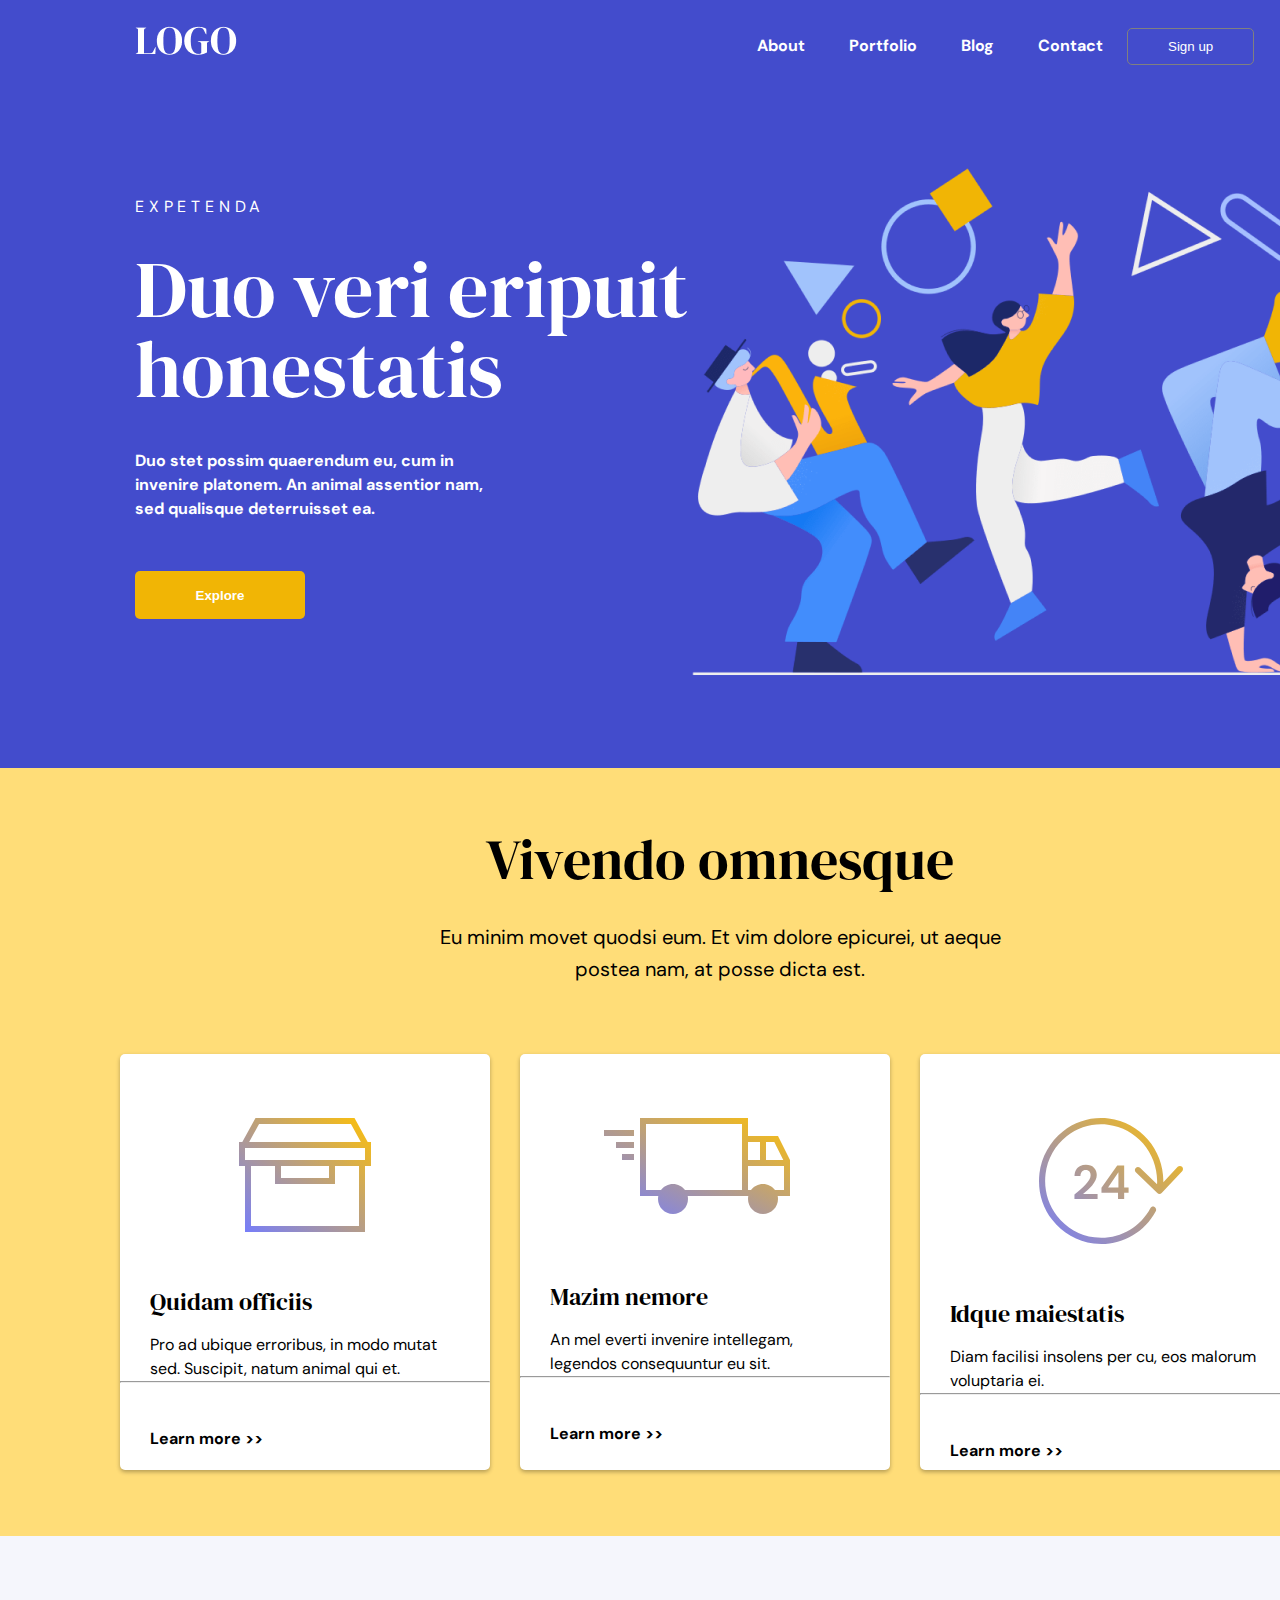
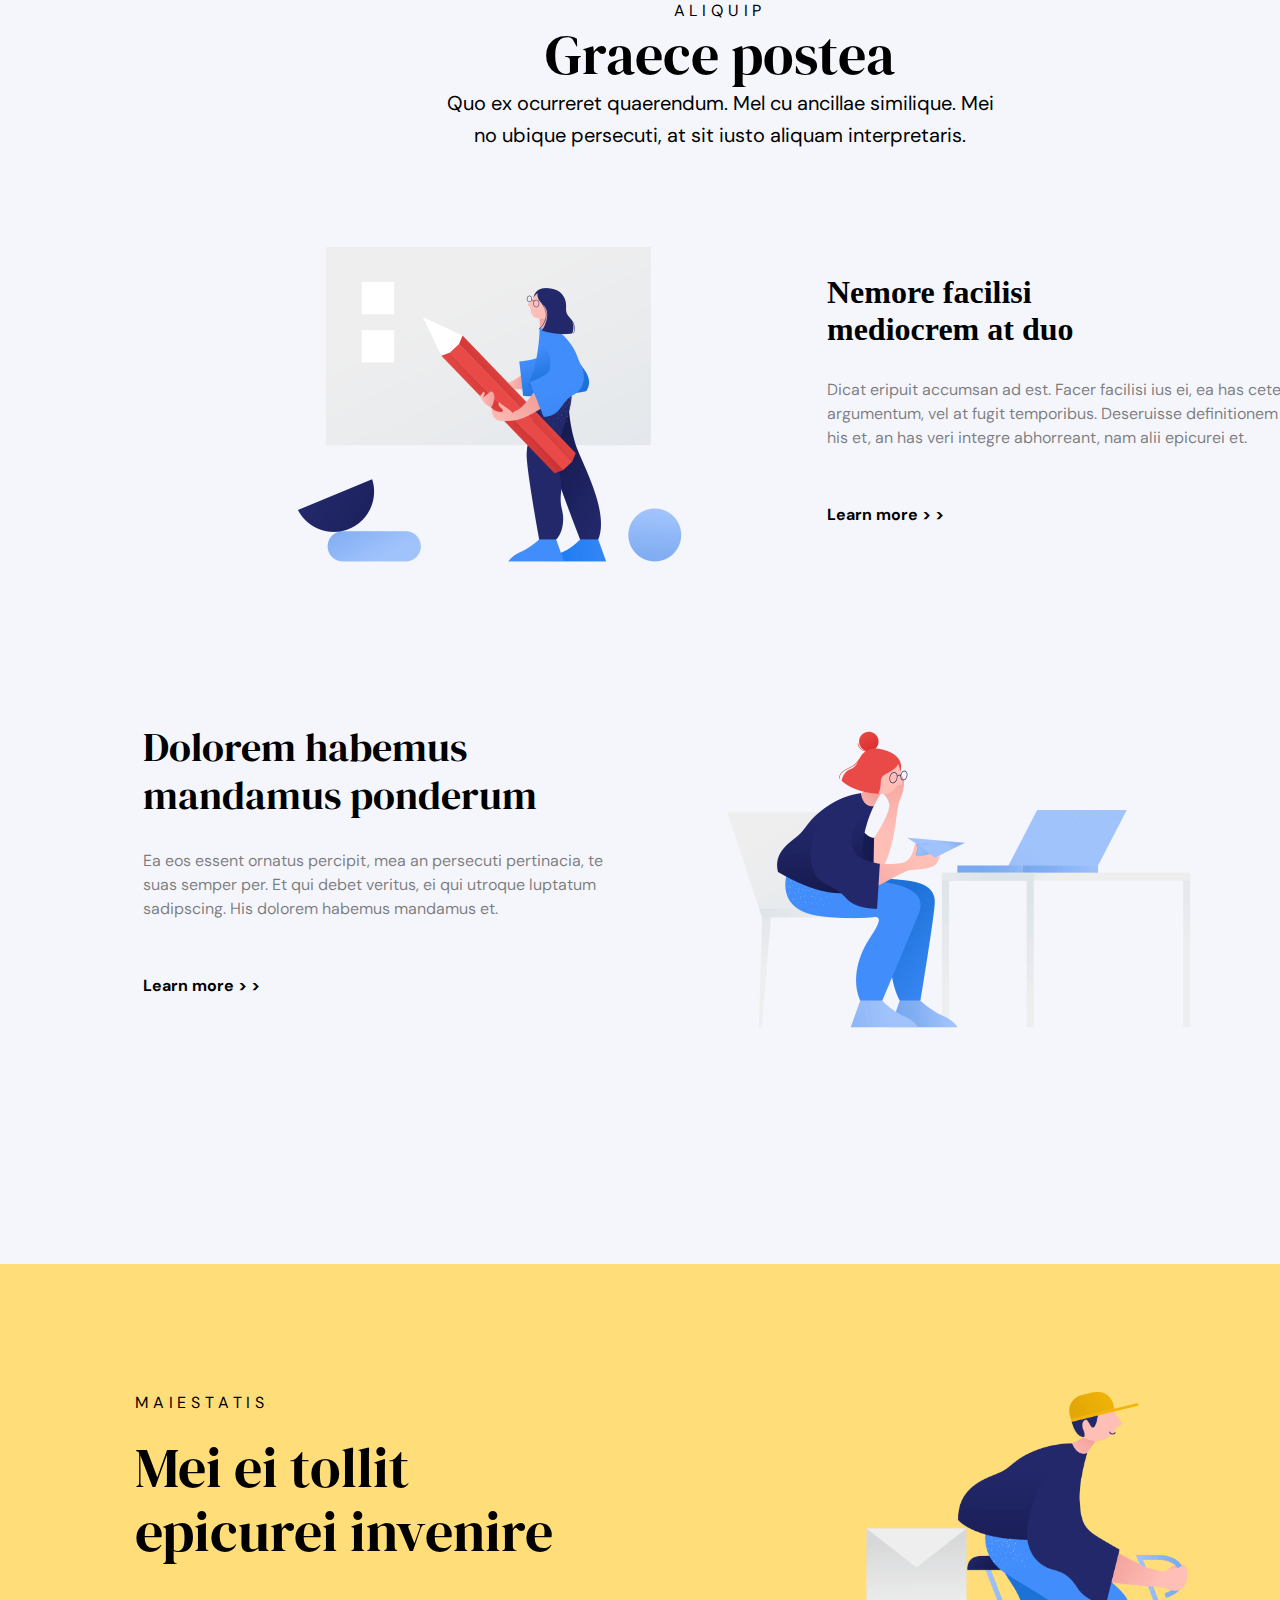
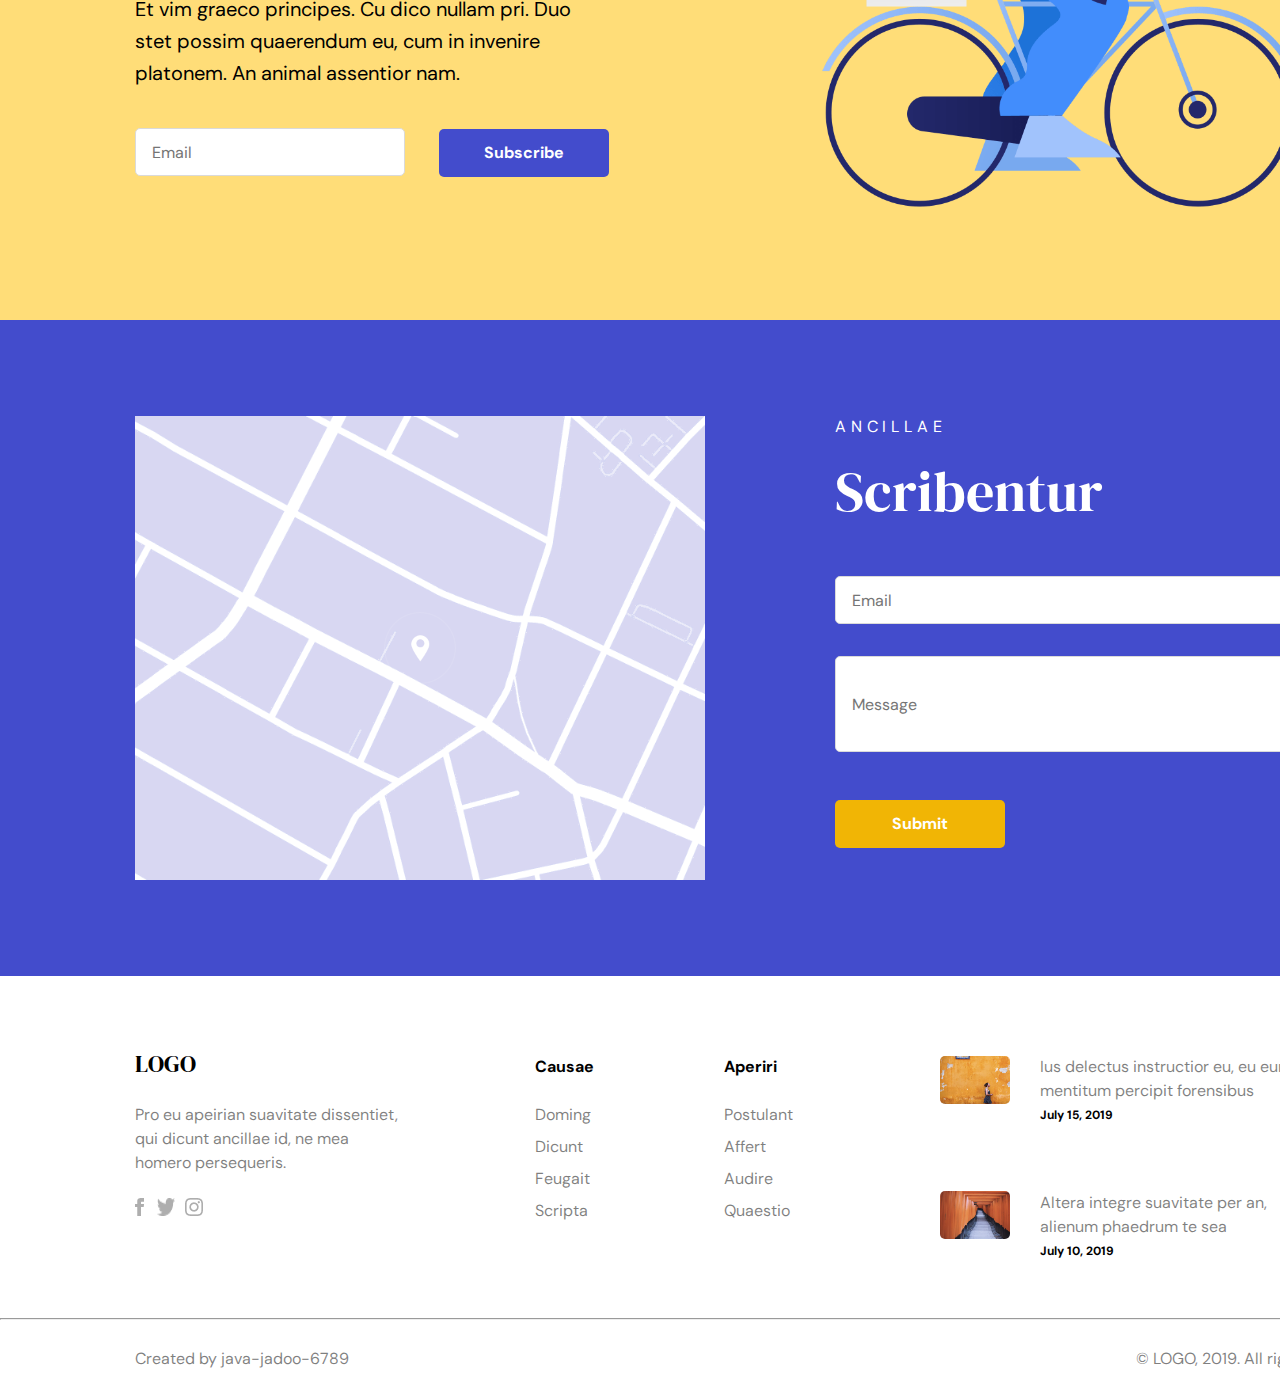
==== Figma/index.html @ e24b7d5c "mayur  part" ====
<!DOCTYPE html>
<html lang="en">

<head>
  <meta charset="UTF-8" />
  <meta name="viewport" content="width=device-width, initial-scale=1.0" />
  <link rel="stylesheet" href="./styles.css" />
  <link rel="preconnect" href="https://fonts.googleapis.com" />
  <link rel="preconnect" href="https://fonts.gstatic.com" crossorigin />
  <link href="https://fonts.googleapis.com/css2?family=DM+Sans:opsz,wght@9..40,300&display=swap" rel="stylesheet" />
  <link rel="preconnect" href="https://fonts.googleapis.com">
  <link rel="preconnect" href="https://fonts.gstatic.com" crossorigin>
  <link
    href="https://fonts.googleapis.com/css2?family=DM+Sans:ital,opsz,wght@0,9..40,100..1000;1,9..40,100..1000&display=swap"
    rel="stylesheet">
  <link rel="preconnect" href="https://fonts.googleapis.com">
  <link rel="preconnect" href="https://fonts.gstatic.com" crossorigin>
  <link
    href="https://fonts.googleapis.com/css2?family=DM+Sans:ital,opsz,wght@0,9..40,100..1000;1,9..40,100..1000&family=DM+Serif+Display:ital@0;1&display=swap"
    rel="stylesheet">
  <title>Figma</title>
</head>

<body>
  <!--first-section-->
  <!--Navigation-Bar-->
  <section id="first-section">
    <div id="nav">
      <img class="logo" src="./images/Disha/LOGO.png" alt="logo" />
      <div id="nav-link">
        <a href="#">About </a>
        <a href="#">Portfolio </a>
        <a href="#">Blog </a>
        <a href="#">Contact</a>
        <button>Sign up</button>
      </div>
    </div>
    <!--Below-Nav Blue Box-->
    <div id="below-nav">
      <div>
        <h5>EXPETENDA</h5>
        <h1>Duo veri eripuit <br />honestatis</h1>
        <p>
          Duo stet possim quaerendum eu, cum in invenire platonem. An animal
          assentior nam, sed qualisque deterruisset ea.
        </p>
        <button>Explore</button>
      </div>

      <div id="group-image">
        <img class="logo" src="./images/Disha/clip-1.png" alt="logo" />
      </div>
    </div>
  </section>
  <!--Second-section-->
  <section id="second-section">
    <h2>Vivendo omnesque</h2>
    <p>
      Eu minim movet quodsi eum. Et vim dolore epicurei, ut aeque postea nam,
      at posse dicta est.
    </p>
    <div id="boxes">
      <div class="box" id="box1">
        <img class="logo" src="./images/Disha/Combined Shape.svg" alt="logo" />
        <h5>Quidam officiis</h5>
        <h6>
          Pro ad ubique erroribus, in modo mutat sed. Suscipit, natum animal
          qui et.
        </h6>
        <hr />
        <h4>Learn more &gt;&gt;</h4>
      </div>
      <div class="box" id="box2">
        <img class="logo" src="./images/Disha/Combined Shape (1).svg" alt="logo" />
        <h5>Mazim nemore</h5>
        <h6>
          An mel everti invenire intellegam, legendos consequuntur eu sit.

        </h6>
        <hr />
        <h4>Learn more &gt;&gt;</h4>
      </div>
      <div class="box" id="box3">
        <img class="logo" src="./images/Disha/Combined Shape (2).svg" alt="logo" />
        <h5>Idque maiestatis
        </h5>
        <h6>
          Diam facilisi insolens per cu, eos malorum voluptaria ei.
        </h6>
        <hr />
        <h4>Learn more &gt;&gt;</h4>
      </div>
    </div>
  </section>
  <!--third-section-->
  <section id="third-section">
    <p>aliquip</p>
    <h3>Graece postea</h3>
    <h6>Quo ex ocurreret quaerendum. Mel cu ancillae similique. Mei no ubique persecuti, at sit iusto aliquam
      interpretaris.</h6>
    <div id="disha">
      <div id="1st-image">
        <img class="logo" src="./images/Disha/clip-list-is-empty.png" alt="logo" />
      </div>
      <div>
        <h1>Nemore facilisi<br> mediocrem at duo</h1>
        <h4>Dicat eripuit accumsan ad est. Facer facilisi ius ei, ea has cetero argumentum, vel at fugit temporibus.
          Deseruisse definitionem his et, an has veri integre abhorreant, nam alii epicurei et.</h4>
        <h5>Learn more &gt; &gt;</h5>
      </div>
    </div>
    <div id="paltani">
      <div id="2nd-image">
        <h1>Dolorem habemus<br> mandamus ponderum</h1>
        <h4>Ea eos essent ornatus percipit, mea an persecuti pertinacia, te suas semper per. Et qui debet veritus, ei
          qui utroque luptatum sadipscing. His dolorem habemus mandamus et.</h4>
        <h5>Learn more &gt; &gt;</h5>
      </div>
      <div>
        <img class="logo" src="./images/Disha/clip-no-messages.png" alt="logo" />
      </div>

    </div>
  </section>


  <!-- mayur  -->
  <!-- 1st section  -->
  <div class="box-1-m">
    <div class="item-1-m">

      <h5>maiestatis</h5>
      <h2>Mei ei tollit
        epicurei invenire</h2>
      <p>Et vim graeco principes. Cu dico nullam pri. Duo stet possim quaerendum eu, cum in invenire platonem. An
        animal assentior nam.</p>

      <input type="text" placeholder="Email">
      <button>Subscribe</button>
    </div>

    <div class="item-2-m">
      <img src="./images/mayur/cyc.png" alt="#">
    </div>
  </div>

  <!-- 2nd section  -->
  <div class="box-2-m">

    <div class="item-3-m">
      <img src="./images/mayur/loc.png" alt="#">

    </div>

    <div class="item-4-m">
      <h5>ancillae</h5>
      <h2>Scribentur</h2>
      <input id="item-1-ma" type="email" placeholder="Email">
      <input id="item-2-ma" type="text" placeholder="Message">
      <button>Submit</button>

    </div>

  </div>

  <!-- 3rd section  -->
  <footer class="box-3-m">
    <div class="ma-1">
      <div class="item-5-m">

        <h4>LOGO</h4>
        <p>Pro eu apeirian suavitate dissentiet, qui dicunt ancillae id, ne mea homero persequeris.</p>
        <div class="soc-1-m">
          <img src="./images/mayur/fb.png" alt="#">
          <img id="tw-m" src="./images/mayur/tw.png" alt="#">
          <img src="./images/mayur/ig.png" alt="#">
        </div>

      </div>

      <div id="list-flex-m">

        <div class="item-6-m">

          <p>Causae</p>
          <li id="li-1">Doming</li>
          <li id="li-2">Dicunt</li>
          <li id="li-3">Feugait</li>
          <li id="li-4">Scripta</li>

        </div>

        <div class="item-7-m">
          <p>Aperiri</p>
          <li id="li-2-1">Postulant</li>
          <li>Affert</li>
          <li>Audire</li>
          <li>Quaestio</li>

        </div>

      </div>

      <div class="item-8-m">
        <div id="foot-1-m">
          <div id="img-1-m">

          </div>



          <div id="text-1-m">
            <p id="p-1-m">Ius delectus instructior eu, eu eum mentitum percipit forensibus</p>
            <p id="p-2-m">July 15, 2019</p>
          </div>

        </div>

        <div id="foot-2-m">
          <div id="img-2-m">

          </div>



          <div id="text-2-m">
            <p id="p-3-m">Altera integre suavitate per an, alienum phaedrum te sea</p>
            <p id="p-4-m">July 10, 2019</p>
          </div>


        </div>


      </div>
    </div>
    <hr>
    <div class="ma-2">
      <p id="copy-1-m">Created by java-jadoo-6789</p>
      <p id="copy-2-m">&copy; LOGO, 2019. All rights reserved.</p>
    </div>


  </footer>
</body>

</html>
---- Figma/styles.css ----
* {
  margin: 0;
  padding: 0;
  box-sizing: border-box;
}

#first-section {
  width: 1440px;
  height: 768px;
  flex-shrink: 0;
  background-color: #434CCC;
}
#first-section #nav {
  display: flex;
  align-items: center;
}
#first-section #nav #nav-link {
  margin-top: 28px;
  margin-left: 500px;
  margin-right: px;
}
#first-section #nav #nav-link a {
  text-decoration: none;
  color: white;
  text-align: right;
  font-family: "DM Sans", sans-serif;
  font-size: 16px;
  font-style: normal;
  font-weight: 700;
  line-height: 24px;
  margin-left: 20px;
  margin-right: 20px;
}
#first-section #nav #nav-link button {
  background-color: #434CCC;
  border: gray 1px solid;
  color: white;
  padding: 10px 40px 10px 40px;
  border-radius: 5px;
}
#first-section #nav img {
  margin-top: 16px;
  margin-left: 135px;
}

#below-nav {
  display: flex;
}
#below-nav div h5 {
  color: white;
  font-family: "DM Sans";
  font-size: 16px;
  font-style: normal;
  font-weight: 400;
  line-height: 24px;
  letter-spacing: 4.8px;
  margin-top: 130px;
  margin-left: 135px;
}
#below-nav div h1 {
  position: absolute;
  color: white;
  font-family: "DM Serif Display";
  font-size: 80px;
  font-style: normal;
  font-weight: 400;
  line-height: 80px;
  margin-top: 30px;
  margin-left: 135px;
}
#below-nav div p {
  width: 370px;
  color: white;
  font-family: "DM Sans";
  font-size: 16px;
  font-style: normal;
  font-weight: 700;
  line-height: 24px;
  margin-top: 230px;
  margin-left: 135px;
}
#below-nav div button {
  width: 170px;
  height: 48px;
  flex-shrink: 0;
  margin-left: 135px;
  margin-top: 50px;
  background-color: #F1B505;
  border: none;
  border-radius: 5px;
  color: white;
  font-weight: bold;
}

#second-section {
  width: 1440px;
  height: 768px;
  flex-shrink: 0;
  background-color: #FFDD78;
}

#second-section h2 {
  text-align: center;
  padding-top: 60px;
  font-family: "DM Serif Display";
  font-size: 56px;
  font-style: normal;
  font-weight: 400;
  line-height: 64px;
}
#second-section p {
  width: 570px;
  height: 83px;
  flex-shrink: 0;
  text-align: center;
  font-family: "DM Sans";
  font-size: 20px;
  font-style: normal;
  font-weight: 400;
  line-height: 32px;
  margin-left: 435px;
  margin-top: 29px;
}

#boxes {
  display: flex;
  justify-content: center;
}
#boxes .box {
  width: 370px;
  height: 416px;
  flex-shrink: 0;
  border-radius: 5px;
  background-color: white;
  box-shadow: 0px 2px 4px 0px rgba(0, 0, 0, 0.3);
  margin-right: 30px;
  margin-top: 50px;
}
#boxes .box img {
  margin-top: 64px;
  margin-left: 119px;
}
#boxes .box h5 {
  font-family: "DM Serif Display";
  font-size: 24px;
  font-style: normal;
  font-weight: 400;
  line-height: 32px;
  margin-top: 50px;
  margin-left: 30px;
}
#boxes .box h6 {
  width: 306px;
  height: 48px;
  flex-shrink: 0;
  font-family: "DM Sans";
  font-size: 16px;
  font-style: normal;
  font-weight: 400;
  line-height: 24px;
  margin-top: 15px;
  margin-left: 30px;
}
#boxes .box h4 {
  font-family: "DM Sans";
  font-size: 16px;
  font-style: normal;
  font-weight: 700;
  line-height: 24px;
  margin-top: 44px;
  margin-left: 30px;
}
#boxes #box2 {
  width: 370px;
  height: 416px;
}
#boxes #box2 img {
  margin-left: 84px;
  margin-right: 100px;
}
#boxes #box2 h5 {
  margin-left: 30px;
  margin-top: 63px;
}

#third-section {
  width: 1440px;
  height: 1328px;
  flex-shrink: 0;
  background-color: #F5F6FC;
}
#third-section p {
  text-align: center;
  font-family: "DM Sans";
  font-size: 16px;
  font-style: normal;
  font-weight: 400;
  line-height: 24px;
  letter-spacing: 4.8px;
  text-transform: uppercase;
  padding-top: 63px;
  text-align: center;
}
#third-section h3 {
  text-align: center;
  font-family: "DM Serif Display";
  font-size: 56px;
  font-style: normal;
  font-weight: 400;
  line-height: 64px;
}
#third-section h6 {
  width: 570px;
  height: 83px;
  flex-shrink: 0;
  text-align: center;
  font-family: "DM Sans";
  font-size: 20px;
  font-style: normal;
  font-weight: 400;
  line-height: 32px;
  margin-left: 435px;
}
#third-section #disha {
  display: flex;
  justify-self: center;
  align-items: center;
}
#third-section #disha #first-image h1 {
  font-family: "DM Serif Display";
  font-size: 40px;
  font-style: normal;
  font-weight: 400;
  line-height: 48px;
}
#third-section #disha h4 {
  width: 470px;
  height: 75px;
  flex-shrink: 0;
  color: var(--text-black-50, rgba(0, 0, 0, 0.5));
  margin-top: 30px;
  font-family: "DM Sans";
  font-size: 16px;
  font-style: normal;
  font-weight: 400;
  line-height: 24px;
}
#third-section #disha h5 {
  margin-top: 50px;
  font-family: "DM Sans";
  font-size: 16px;
  font-style: normal;
  font-weight: 700;
  line-height: 24px;
}

#paltani {
  display: flex;
  justify-content: center;
  align-items: center;
}
#paltani h1 {
  font-family: "DM Serif Display";
  font-size: 40px;
  font-style: normal;
  font-weight: 400;
  line-height: 48px;
}
#paltani h4 {
  margin-top: 30px;
  width: 470px;
  height: 75px;
  flex-shrink: 0;
  color: var(--text-black-50, rgba(0, 0, 0, 0.5));
  font-family: "DM Sans";
  font-size: 16px;
  font-style: normal;
  font-weight: 400;
  line-height: 24px;
}
#paltani h5 {
  margin-top: 50px;
  font-family: "DM Sans";
  font-size: 16px;
  font-style: normal;
  font-weight: 700;
  line-height: 24px;
}

* {
  margin: 0;
  padding: 0;
  box-sizing: border-box;
}

.box-1-m {
  width: 1440px;
  height: 656px;
  background-color: #FFDD78;
  display: flex;
}
.box-1-m .item-1-m h5 {
  width: 129px;
  height: 24px;
  font-family: "DM Sans", sans-serif;
  font-size: 16px;
  font-style: normal;
  font-weight: 400;
  line-height: 24px;
  /* 150% */
  letter-spacing: 4.8px;
  text-transform: uppercase;
  margin-top: 127px;
  margin-bottom: 0px;
  margin-left: 135px;
  margin-right: 0px;
  color: var(--Text_Black, #000);
}
.box-1-m .item-1-m h2 {
  width: 419px;
  height: 128px;
  color: var(--Text_Black, #000);
  /* H2 */
  font-family: "DM Serif Display", serif;
  font-size: 56px;
  font-style: normal;
  font-weight: 400;
  line-height: 64px;
  /* 114.286% */
  margin-top: 21px;
  margin-bottom: 0;
  margin-left: 135px;
  margin-right: 0;
}
.box-1-m .item-1-m p {
  width: 470px;
  height: 103px;
  color: var(--Text_Black, #000);
  /* Text_Big */
  font-family: "DM Sans", sans-serif;
  font-size: 20px;
  font-style: normal;
  font-weight: 400;
  line-height: 32px;
  /* 160% */
  margin-top: 29px;
  margin-left: 135px;
}
.box-1-m .item-1-m input {
  width: 270px;
  height: 48px;
  margin-top: 32px;
  margin-left: 135px;
  color: var(--text-black-50, rgba(0, 0, 0, 0.5));
  /* Text_Gray */
  font-family: "DM Sans", sans-serif;
  font-size: 16px;
  font-style: normal;
  font-weight: 400;
  line-height: 24px;
  /* 150% */
  border-radius: 5px;
  border: 1px solid #DADADA;
  padding-left: 16px;
  background: #FFF;
}
.box-1-m .item-1-m button {
  width: 170px;
  height: 48px;
  border: none;
  border-radius: 5px;
  background: var(--Primary_1, #434CCC);
  color: #FFF;
  text-align: center;
  font-family: "DM Sans", sans-serif;
  font-size: 16px;
  font-style: normal;
  font-weight: 700;
  line-height: 24px;
  /* 150% */
  margin-top: 32px;
  margin-left: 30px;
  margin-bottom: 144px;
  margin-right: -140px;
}
.box-1-m .item-2-m {
  width: 885px;
  height: 590px;
  margin-right: -10px;
  margin-top: 21px;
}
.box-1-m .item-2-m img {
  width: 885px;
  height: 590px;
}

.box-2-m {
  width: 1440px;
  height: 656px;
  display: flex;
  background-color: #434CCC;
}
.box-2-m .item-3-m {
  width: 570px;
  height: 464px;
  background: #434CCC;
  background-blend-mode: hard-light;
  background-image: url("./images/mayur/map.png");
  background-position: center;
  background-size: cover;
  margin-top: 96px;
  margin-left: 135px;
}
.box-2-m .item-3-m img {
  width: 72px;
  height: 72px;
  margin-left: 249px;
  margin-top: 196px;
}
.box-2-m .item-4-m {
  display: flex;
  flex-direction: column;
}
.box-2-m .item-4-m h5 {
  color: var(--Text_White, #FFF);
  width: 129px;
  height: 24px;
  font-family: "DM Sans", sans-serif;
  font-size: 16px;
  font-style: normal;
  font-weight: 400;
  line-height: 24px;
  /* 150% */
  letter-spacing: 4.8px;
  text-transform: uppercase;
  margin-top: 95px;
  margin-bottom: 0px;
  margin-left: 130px;
  margin-right: 0px;
  width: 107px;
  height: 24px;
}
.box-2-m .item-4-m h2 {
  color: var(--Text_White, #FFF);
  width: 268px;
  height: 64px;
  /* H2 */
  font-family: "DM Serif Display", serif;
  font-size: 56px;
  font-style: normal;
  font-weight: 400;
  line-height: 64px;
  /* 114.286% */
  margin-top: 21px;
  margin-bottom: 0;
  margin-left: 130px;
  margin-right: 0px;
}
.box-2-m .item-4-m #item-1-ma {
  width: 470px;
  height: 48px;
  border-radius: 5px;
  border: 1px solid #DADADA;
  background: #FFF;
  padding-left: 16px;
  margin-top: 52px;
  margin-left: 130px;
  color: var(--text-black-50, rgba(0, 0, 0, 0.5));
  /* Text_Gray */
  font-family: "DM Sans", sans-serif;
  font-size: 16px;
  font-style: normal;
  font-weight: 400;
  line-height: 24px;
  /* 150% */
}
.box-2-m .item-4-m #item-2-ma {
  width: 470px;
  height: 96px;
  border-radius: 5px;
  border: 1px solid #DADADA;
  background: #FFF;
  margin-top: 32px;
  margin-left: 130px;
  padding-left: 16px;
  color: var(--text-black-50, rgba(0, 0, 0, 0.5));
  /* Text_Gray */
  font-family: "DM Sans", sans-serif;
  font-size: 16px;
  font-style: normal;
  font-weight: 400;
  line-height: 24px;
  /* 150% */
}
.box-2-m .item-4-m button {
  width: 170px;
  height: 48px;
  border-radius: 5px;
  background: var(--Primary_2, #F1B505);
  margin-left: 130px;
  margin-top: 48px;
  border: none;
  color: #FFF;
  text-align: center;
  font-family: "DM Sans", sans-serif;
  font-size: 16px;
  font-style: normal;
  font-weight: 700;
  line-height: 24px;
  /* 150% */
}

.box-3-m {
  width: 1440px;
  height: 400px;
  display: flex;
  flex-direction: column;
}
.box-3-m .ma-1 {
  display: flex;
}
.box-3-m .ma-1 .item-5-m h4 {
  width: 62px;
  height: 32px;
  color: var(--Text_Black, #000);
  /* H4 */
  font-family: "DM Serif Display", serif;
  font-size: 24px;
  font-style: normal;
  font-weight: 400;
  line-height: 32px;
  /* 133.333% */
  margin-top: 72px;
  margin-left: 135px;
}
.box-3-m .ma-1 .item-5-m p {
  width: 270px;
  height: 79px;
  color: var(--text-black-50, rgba(0, 0, 0, 0.5));
  /* Text_Gray */
  font-family: "DM Sans", sans-serif;
  font-size: 16px;
  font-style: normal;
  font-weight: 400;
  line-height: 24px;
  /* 150% */
  margin-top: 23px;
  margin-left: 135px;
}
.box-3-m .ma-1 .item-5-m .soc-1-m {
  display: flex;
  margin-left: 135px;
  margin-top: 16px;
}
.box-3-m .ma-1 .item-5-m .soc-1-m #tw-m {
  margin-right: 10px;
  margin-left: 13px;
}
.box-3-m .ma-1 #list-flex-m {
  display: flex;
}
.box-3-m .ma-1 .item-6-m p {
  color: var(--Text_Black, #000);
  /* Text */
  font-family: "DM Sans", sans-serif;
  font-size: 16px;
  font-style: normal;
  font-weight: 700;
  line-height: 24px;
  /* 150% */
  margin-top: 79px;
  margin-left: 130px;
}
.box-3-m .ma-1 .item-6-m li {
  list-style: none;
  color: var(--text-black-50, rgba(0, 0, 0, 0.5));
  /* Text_Gray */
  font-family: "DM Sans", sans-serif;
  font-size: 16px;
  font-style: normal;
  font-weight: 400;
  line-height: 24px;
  margin-top: 8px;
  margin-left: 130px;
  /* 150% */
}
.box-3-m .ma-1 .item-6-m #li-1 {
  margin-top: 24px;
  margin-left: 130px;
}
.box-3-m .ma-1 .item-7-m p {
  color: var(--Text_Black, #000);
  /* Text */
  font-family: "DM Sans", sans-serif;
  font-size: 16px;
  font-style: normal;
  font-weight: 700;
  line-height: 24px;
  /* 150% */
  margin-top: 79px;
  margin-left: 130px;
}
.box-3-m .ma-1 .item-7-m li {
  list-style: none;
  color: var(--text-black-50, rgba(0, 0, 0, 0.5));
  /* Text_Gray */
  font-family: "DM Sans", sans-serif;
  font-size: 16px;
  font-style: normal;
  font-weight: 400;
  line-height: 24px;
  margin-top: 8px;
  margin-left: 130px;
  /* 150% */
}
.box-3-m .ma-1 .item-7-m #li-2-1 {
  margin-top: 24px;
  margin-left: 130px;
}
.box-3-m .ma-1 .item-8-m {
  display: flex;
  flex-direction: column;
}
.box-3-m .ma-1 .item-8-m #foot-1-m {
  display: flex;
}
.box-3-m .ma-1 .item-8-m #foot-1-m #img-1-m {
  width: 70px;
  height: 48px;
  background-image: url("./images/mayur/lady-1.png");
  background-size: cover;
  background-position: center;
  border-radius: 5px;
  margin-top: 80px;
  margin-left: 147px;
}
.box-3-m .ma-1 .item-8-m #foot-1-m #text-1-m {
  margin-top: 79px;
  margin-left: 30px;
}
.box-3-m .ma-1 .item-8-m #foot-1-m #text-1-m #p-1-m {
  width: 270px;
  color: var(--text-black-50, rgba(0, 0, 0, 0.5));
  /* Text_Gray */
  font-family: "DM Sans";
  font-size: 16px;
  font-style: normal;
  font-weight: 400;
  line-height: 24px;
  /* 150% */
}
.box-3-m .ma-1 .item-8-m #foot-1-m #text-1-m #p-2-m {
  color: var(--Text_Black, #000);
  /* Text_Small */
  font-family: "DM Sans";
  font-size: 12px;
  font-style: normal;
  font-weight: 700;
  line-height: 24px;
  /* 200% */
}
.box-3-m .ma-1 .item-8-m #foot-2-m {
  display: flex;
}
.box-3-m .ma-1 .item-8-m #foot-2-m #img-2-m {
  width: 70px;
  height: 48px;
  background-image: url("./images/mayur/tunnel.png");
  background-size: cover;
  background-position: center;
  border-radius: 5px;
  margin-top: 64px;
  margin-left: 147px;
}
.box-3-m .ma-1 .item-8-m #foot-2-m #text-2-m {
  margin-top: 64px;
  margin-left: 30px;
}
.box-3-m .ma-1 .item-8-m #foot-2-m #text-2-m #p-3-m {
  width: 270px;
  color: var(--text-black-50, rgba(0, 0, 0, 0.5));
  /* Text_Gray */
  font-family: "DM Sans";
  font-size: 16px;
  font-style: normal;
  font-weight: 400;
  line-height: 24px;
  /* 150% */
}
.box-3-m .ma-1 .item-8-m #foot-2-m #text-2-m #p-4-m {
  color: var(--Text_Black, #000);
  /* Text_Small */
  font-family: "DM Sans";
  font-size: 12px;
  font-style: normal;
  font-weight: 700;
  line-height: 24px;
  /* 200% */
}
.box-3-m hr {
  margin-top: 55px;
}
.box-3-m .ma-2 {
  display: flex;
}
.box-3-m .ma-2 #copy-1-m {
  color: var(--text-black-50, rgba(0, 0, 0, 0.5));
  /* Text_Gray */
  font-family: "DM Sans";
  font-size: 16px;
  font-style: normal;
  font-weight: 400;
  line-height: 24px;
  /* 150% */
  margin-top: 27px;
  margin-left: 135px;
  margin-bottom: 29px;
}
.box-3-m .ma-2 #copy-2-m {
  color: var(--text-black-50, rgba(0, 0, 0, 0.5));
  /* Text_Gray */
  font-family: "DM Sans";
  font-size: 16px;
  font-style: normal;
  font-weight: 400;
  line-height: 24px;
  /* 150% */
  margin-top: 27px;
  margin-left: 787px;
  margin-bottom: 29px;
}

@media all and (max-width: 375px) {
  .box-1-m {
    width: 375px;
    height: 944px;
    display: flex;
    flex-direction: column;
  }
  .box-1-m .item-1-m h5 {
    color: var(--Text_Black, #000);
    /* H5 */
    font-family: "DM Sans", sans-serif;
    font-size: 16px;
    font-style: normal;
    font-weight: 400;
    line-height: 24px;
    /* 150% */
    letter-spacing: 4.8px;
    text-transform: uppercase;
    margin-left: 14px;
    margin-top: 63px;
  }
  .box-1-m .item-1-m h2 {
    width: 299px;
    height: 96px;
    color: var(--Text_Black, #000);
    /* H3 */
    font-family: "DM Serif Display", serif;
    font-size: 40px;
    font-style: normal;
    font-weight: 400;
    line-height: 48px;
    /* 120% */
    margin-left: 14px;
    margin-top: 19px;
  }
  .box-1-m .item-1-m p {
    width: 346px;
    height: 131px;
    color: var(--Text_Black, #000);
    /* Text_Big */
    font-family: "DM Sans", sans-serif;
    font-size: 20px;
    font-style: normal;
    font-weight: 400;
    line-height: 32px;
    /* 160% */
    margin-left: 14px;
    margin-top: 31px;
  }
  .box-1-m .item-1-m input {
    width: 346px;
    height: 48px;
    color: var(--text-black-50, rgba(0, 0, 0, 0.5));
    /* Text_Gray */
    font-family: "DM Sans", sans-serif;
    font-size: 16px;
    font-style: normal;
    font-weight: 400;
    line-height: 24px;
    /* 150% */
    border-radius: 5px;
    border: 1px solid #DADADA;
    background: #FFF;
    margin-top: 36px;
    margin-left: 14px;
  }
  .box-1-m .item-1-m button {
    width: 170px;
    height: 48px;
    border-radius: 5px;
    background-color: var(--Primary_1, #434CCC);
    margin-top: 16px;
    margin-left: 14px;
  }
  .box-1-m .item-2-m img {
    width: 645px;
    height: 430px;
    margin-left: -144px;
    margin-top: -150px;
  }
  .box-2-m {
    width: 375px;
    height: 1056px;
    display: flex;
    flex-direction: column;
  }
  .box-2-m .item-3-m {
    width: 346px;
    height: 464px;
    background: #434CCC;
    background-blend-mode: hard-light;
    background-image: url("./images/mayur/map.png");
    background-position: center;
    background-size: cover;
    margin-top: 96px;
    margin-left: 14px;
  }
  .box-2-m .item-3-m img {
    width: 72px;
    height: 72px;
    margin-left: 137px;
    margin-top: 196px;
  }
  .box-2-m .item-4-m h5 {
    width: 107px;
    height: 24px;
    color: var(--Text_White, #FFF);
    /* H5 */
    font-family: "DM Sans", sans-serif;
    font-size: 16px;
    font-style: normal;
    font-weight: 400;
    line-height: 24px;
    /* 150% */
    letter-spacing: 4.8px;
    text-transform: uppercase;
    margin-left: 14px;
    margin-top: 47px;
  }
  .box-2-m .item-4-m h2 {
    color: var(--Text_White, #FFF);
    /* H3 */
    font-family: "DM Serif Display", serif;
    font-size: 40px;
    font-style: normal;
    font-weight: 400;
    line-height: 48px;
    /* 120% */
    margin-top: 19px;
    margin-left: 14px;
  }
  .box-2-m .item-4-m #item-1-ma {
    width: 346px;
    height: 48px;
    border-radius: 5px;
    border: 1px solid #DADADA;
    background: #FFF;
    margin-top: 38px;
    margin-left: 14px;
  }
  .box-2-m .item-4-m #item-2-ma {
    width: 346px;
    height: 124px;
    border-radius: 5px;
    border: 1px solid #DADADA;
    background: #FFF;
    margin-top: 28px;
    margin-left: 14px;
  }
  .box-2-m .item-4-m button {
    width: 170px;
    height: 48px;
    color: #FFF;
    text-align: center;
    font-family: "DM Sans";
    font-size: 16px;
    font-style: normal;
    font-weight: 700;
    line-height: 24px;
    /* 150% */
    border-radius: 5px;
    background: var(--Primary_2, #F1B505);
    margin-top: 48px;
    margin-left: 14px;
    margin-bottom: 64px;
  }
  .box-3-m .ma-1 {
    display: flex;
    flex-direction: column;
  }
  .box-3-m .ma-1 .item-5-m h4 {
    width: 62px;
    height: 32px;
    color: var(--Text_Black, #000);
    /* H4 */
    font-family: "DM Serif Display", serif;
    font-size: 24px;
    font-style: normal;
    font-weight: 400;
    line-height: 32px;
    /* 133.333% */
    margin-top: 72px;
    margin-left: 14px;
  }
  .box-3-m .ma-1 .item-5-m p {
    width: 346px;
    height: 79px;
    color: var(--text-black-50, rgba(0, 0, 0, 0.5));
    /* Text_Gray */
    font-family: "DM Sans", sans-serif;
    font-size: 16px;
    font-style: normal;
    font-weight: 400;
    line-height: 24px;
    /* 150% */
    margin-top: 23px;
    margin-left: 14px;
  }
  .box-3-m .ma-1 .item-5-m .soc-1-m {
    display: flex;
    margin-left: 14px;
    margin-top: 2px;
  }
  .box-3-m .ma-1 .item-5-m .soc-1-m #tw-m {
    margin-right: 10px;
    margin-left: 13px;
  }
  .box-3-m .ma-1 #list-flex-m {
    display: flex;
    margin-top: 79px;
    margin-left: -116px;
  }
  .box-3-m .ma-1 .item-6-m p {
    color: var(--Text_Black, #000);
    /* Text */
    font-family: "DM Sans", sans-serif;
    font-size: 16px;
    font-style: normal;
    font-weight: 700;
    line-height: 24px;
    /* 150% */
    margin-top: 79px;
  }
  .box-3-m .ma-1 .item-6-m li {
    list-style: none;
    color: var(--text-black-50, rgba(0, 0, 0, 0.5));
    /* Text_Gray */
    font-family: "DM Sans", sans-serif;
    font-size: 16px;
    font-style: normal;
    font-weight: 400;
    line-height: 24px;
    margin-top: 8px;
    /* 150% */
  }
  .box-3-m .ma-1 .item-6-m #li-1 {
    margin-top: 24px;
  }
  .box-3-m .ma-1 .item-7-m p {
    color: var(--Text_Black, #000);
    /* Text */
    font-family: "DM Sans", sans-serif;
    font-size: 16px;
    font-style: normal;
    font-weight: 700;
    line-height: 24px;
    /* 150% */
    margin-top: 79px;
  }
  .box-3-m .ma-1 .item-7-m li {
    list-style: none;
    color: var(--text-black-50, rgba(0, 0, 0, 0.5));
    /* Text_Gray */
    font-family: "DM Sans", sans-serif;
    font-size: 16px;
    font-style: normal;
    font-weight: 400;
    line-height: 24px;
    margin-top: 8px;
    /* 150% */
  }
  .box-3-m .ma-1 .item-7-m #li-2-1 {
    margin-top: 24px;
  }
  .box-3-m .ma-1 .item-8-m {
    margin-left: -135px;
    display: flex;
    flex-direction: column;
  }
  .box-3-m .ma-1 .item-8-m #foot-1-m {
    display: flex;
  }
  .box-3-m .ma-1 .item-8-m #foot-1-m #img-1-m {
    width: 70px;
    height: 48px;
    background-image: url("./images/mayur/lady-1.png");
    background-size: cover;
    background-position: center;
    border-radius: 5px;
    margin-top: 80px;
    margin-left: 147px;
  }
  .box-3-m .ma-1 .item-8-m #foot-1-m #text-1-m {
    margin-top: 79px;
    margin-left: 30px;
  }
  .box-3-m .ma-1 .item-8-m #foot-1-m #text-1-m #p-1-m {
    width: 270px;
    color: var(--text-black-50, rgba(0, 0, 0, 0.5));
    /* Text_Gray */
    font-family: "DM Sans";
    font-size: 16px;
    font-style: normal;
    font-weight: 400;
    line-height: 24px;
    /* 150% */
  }
  .box-3-m .ma-1 .item-8-m #foot-1-m #text-1-m #p-2-m {
    color: var(--Text_Black, #000);
    /* Text_Small */
    font-family: "DM Sans";
    font-size: 12px;
    font-style: normal;
    font-weight: 700;
    line-height: 24px;
    /* 200% */
  }
  .box-3-m .ma-1 .item-8-m #foot-2-m {
    display: flex;
  }
  .box-3-m .ma-1 .item-8-m #foot-2-m #img-2-m {
    width: 70px;
    height: 48px;
    background-image: url("./images/mayur/tunnel.png");
    background-size: cover;
    background-position: center;
    border-radius: 5px;
    margin-top: 64px;
    margin-left: 147px;
  }
  .box-3-m .ma-1 .item-8-m #foot-2-m #text-2-m {
    margin-top: 64px;
    margin-left: 30px;
  }
  .box-3-m .ma-1 .item-8-m #foot-2-m #text-2-m #p-3-m {
    width: 270px;
    color: var(--text-black-50, rgba(0, 0, 0, 0.5));
    /* Text_Gray */
    font-family: "DM Sans";
    font-size: 16px;
    font-style: normal;
    font-weight: 400;
    line-height: 24px;
    /* 150% */
  }
  .box-3-m .ma-1 .item-8-m #foot-2-m #text-2-m #p-4-m {
    color: var(--Text_Black, #000);
    /* Text_Small */
    font-family: "DM Sans";
    font-size: 12px;
    font-style: normal;
    font-weight: 700;
    line-height: 24px;
    /* 200% */
  }
  .box-3-m .ma-2 {
    display: flex;
    flex-direction: column;
  }
  .box-3-m .ma-2 #copy-1-m {
    color: var(--text-black-50, rgba(0, 0, 0, 0.5));
    /* Text_Gray */
    font-family: "DM Sans";
    font-size: 16px;
    font-style: normal;
    font-weight: 400;
    line-height: 24px;
    /* 150% */
    /* 150% */
    margin-top: 27px;
    margin-left: 14px;
  }
  .box-3-m .ma-2 #copy-2-m {
    color: var(--text-black-50, rgba(0, 0, 0, 0.5));
    /* Text_Gray */
    font-family: "DM Sans";
    font-size: 16px;
    font-style: normal;
    font-weight: 400;
    line-height: 24px;
    /* 150% */
    /* 150% */
    margin-top: 4px;
    margin-left: 14px;
  }
}/*# sourceMappingURL=styles.css.map */
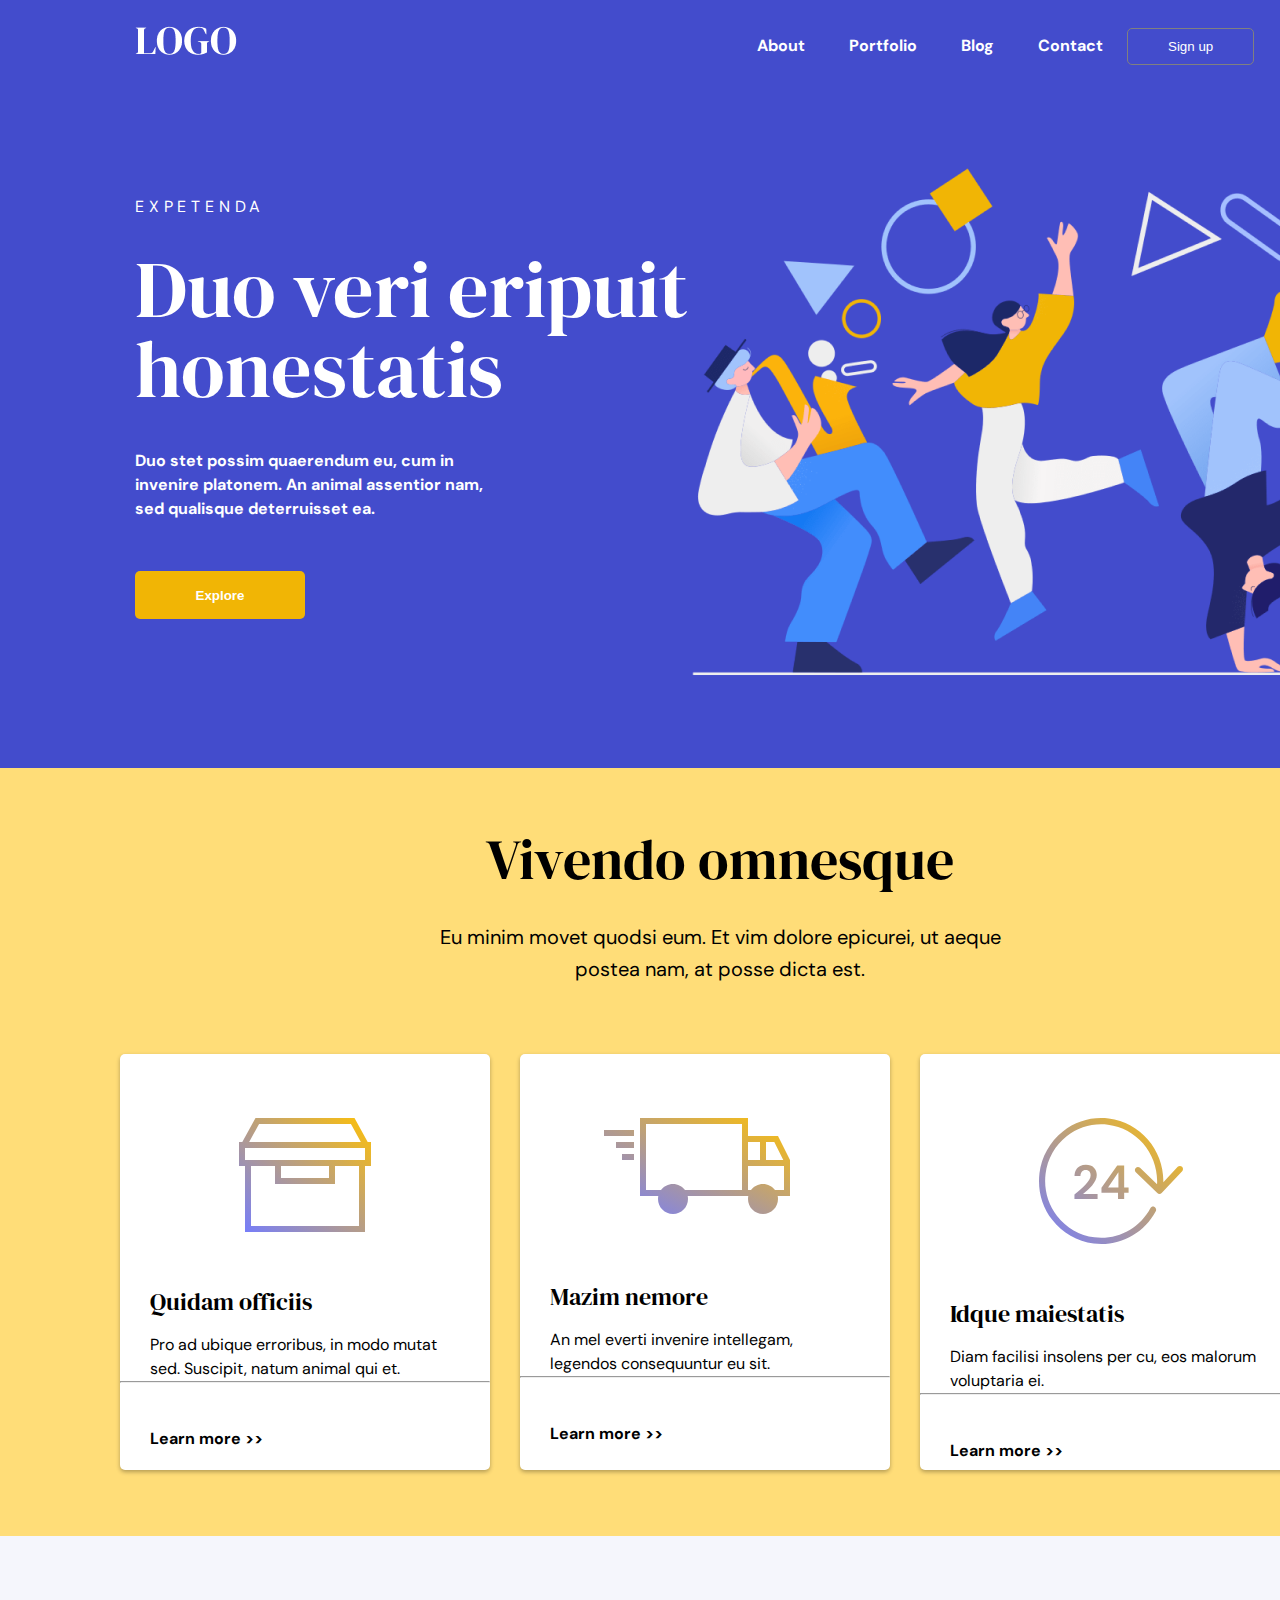
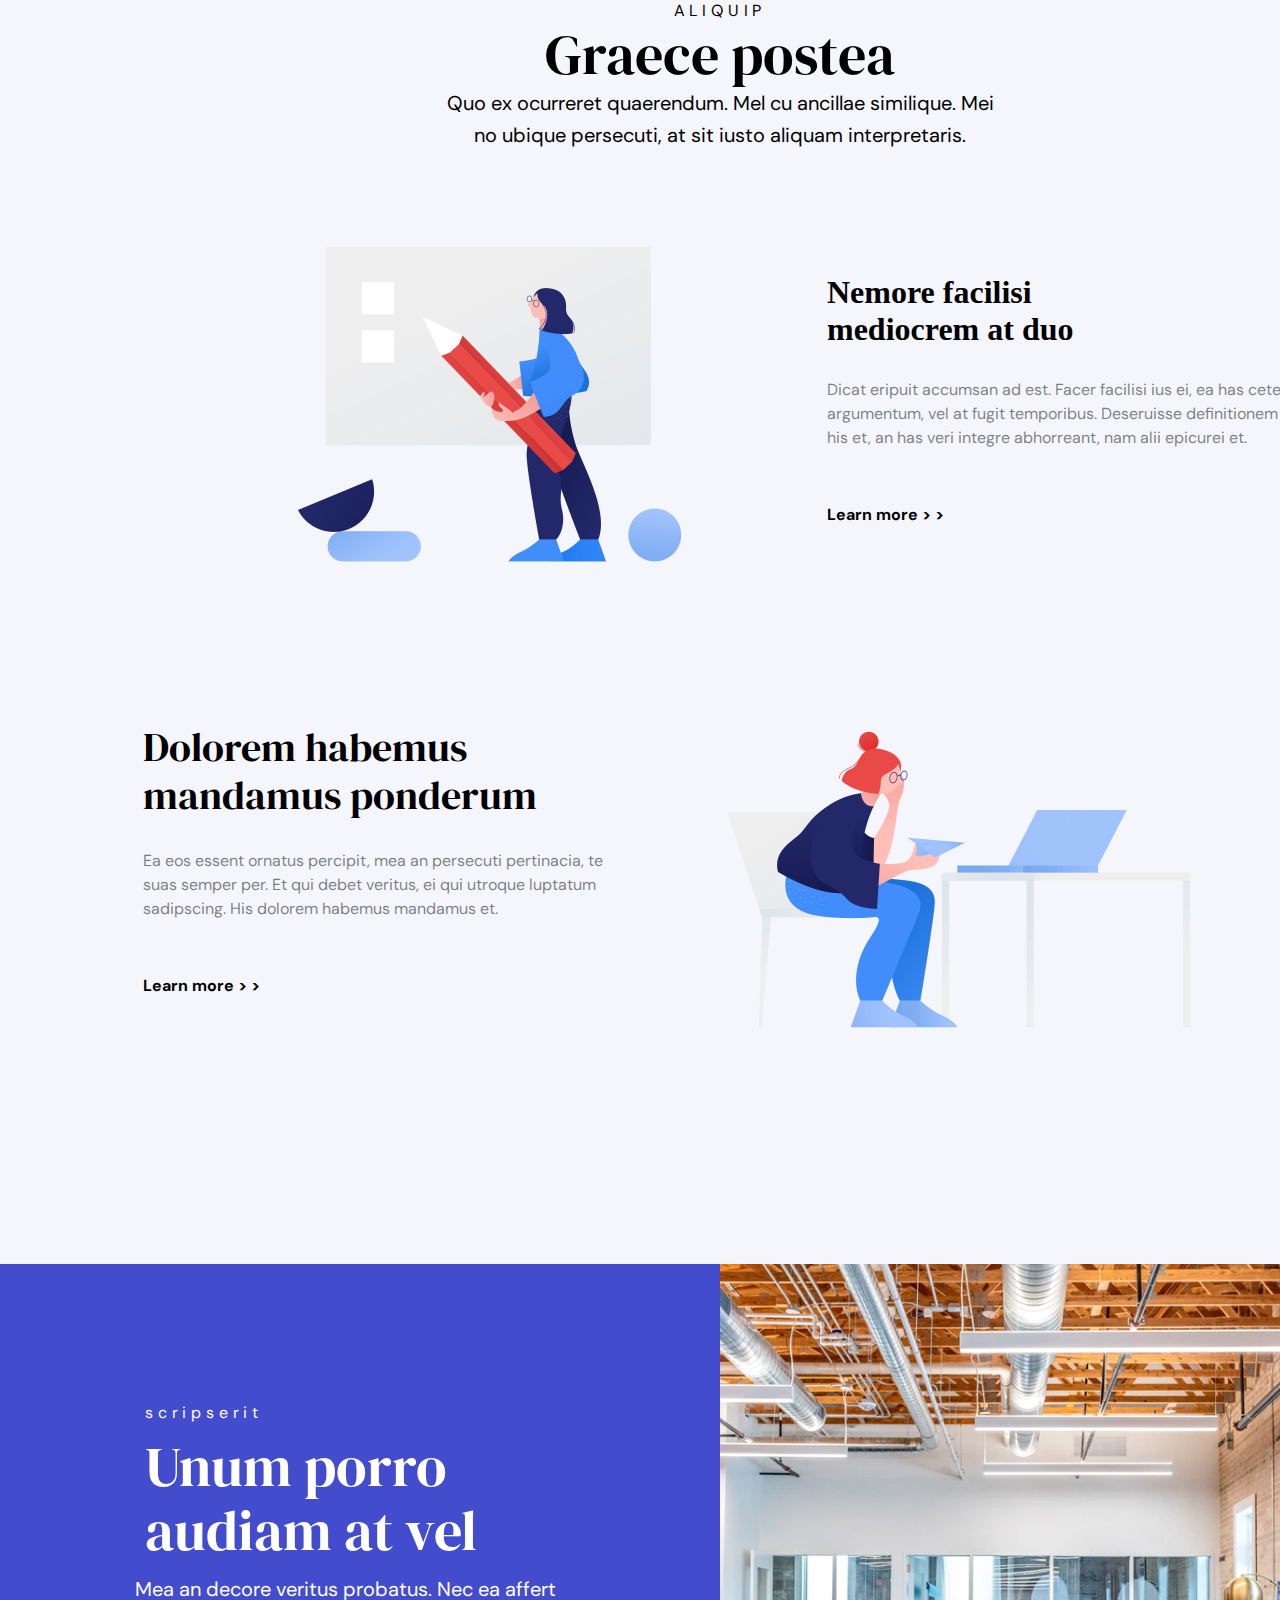
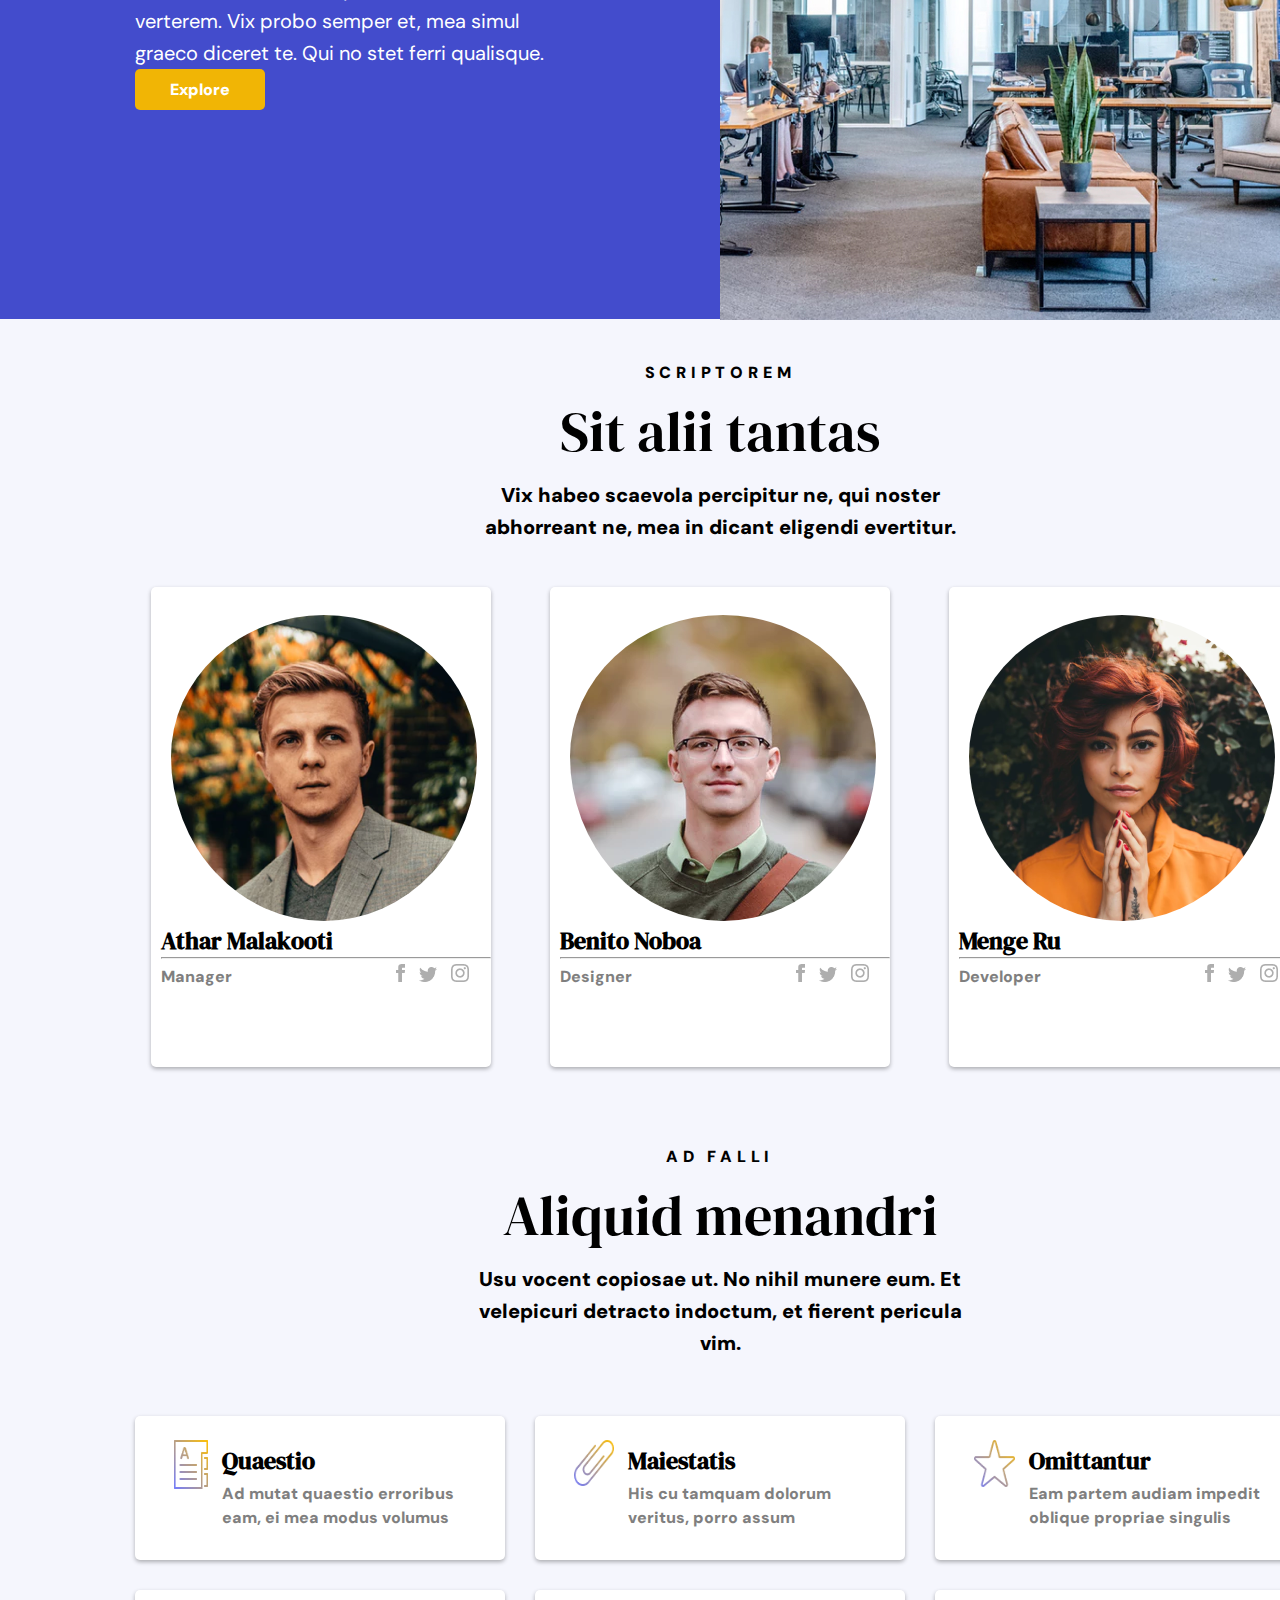
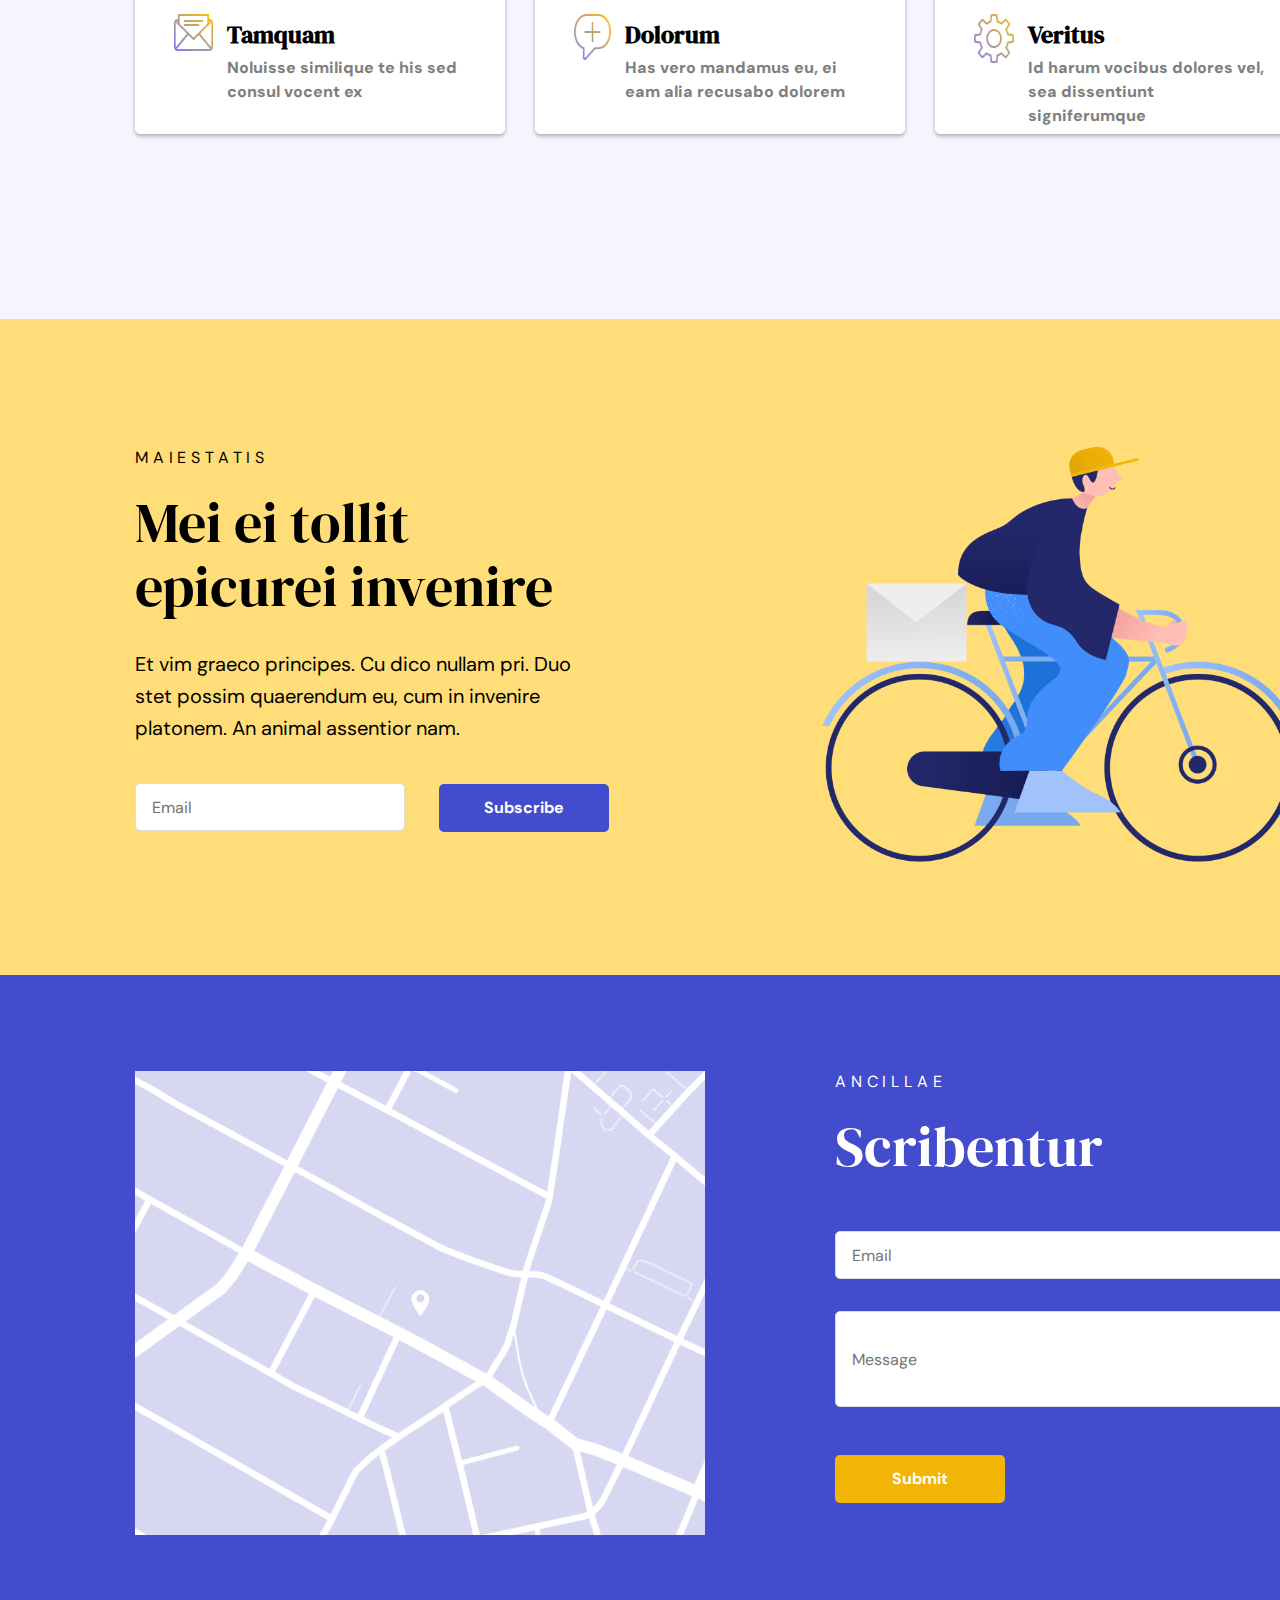
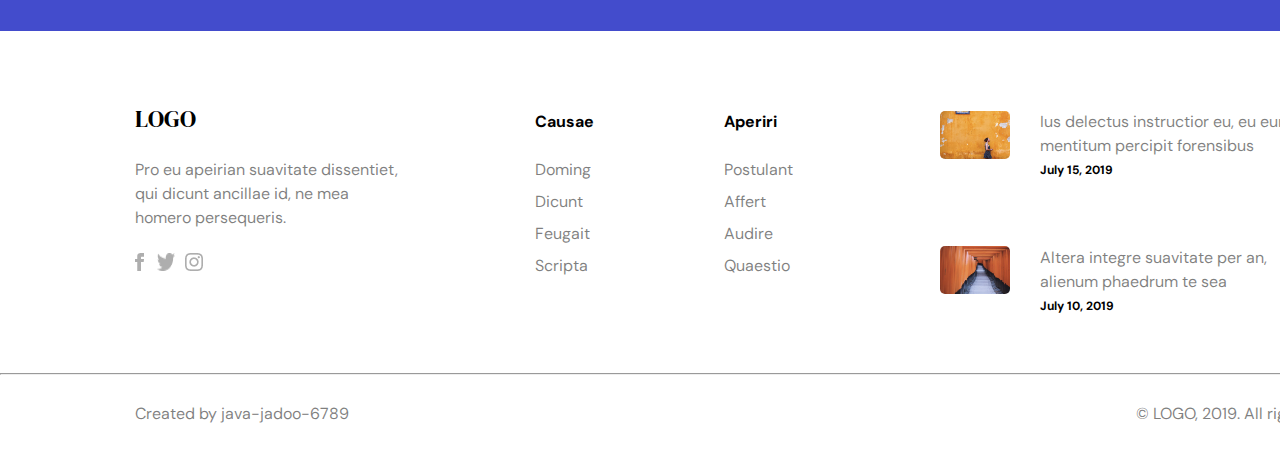
==== commit 11064712: "add" ====
--- a/Figma/index.html
+++ b/Figma/index.html
@@ -123,6 +123,123 @@
     </div>
   </section>
 
+  <!-- payal  -->
+  <div class="p_box1">
+    <div class="p_count">
+        <h5>scripserit</h5>
+        <h2>Unum porro audiam at vel</h2>
+        <p>Mea an decore veritus probatus. Nec ea affert verterem. Vix probo semper et, mea simul graeco diceret te.
+            Qui no stet ferri qualisque.</p>
+        <button>Explore</button>
+    </div>
+    <div class="p_count1">
+
+        <img src="./images/payal/p_image.jpg" alt="">
+    </div>
+</div>
+
+<div class="p_box2">
+    <div class="p_script">
+        <h5>scriptorem</h5>
+        <h2>Sit alii tantas</h2>
+        <p>Vix habeo scaevola percipitur ne, qui noster abhorreant ne, mea in dicant eligendi evertitur.</p>
+    </div>
+
+    <div class="p_author">
+        <div class="p_card">
+            <img  class="p_image" src="./images/payal/p_alto.png" alt="">
+            <h4>Athar Malakooti</h4>
+            <hr>
+            <div>
+                <span>Manager</span>
+                <img class="p_logo" src="./images/payal/fb.png" alt="">
+                <img src="./images/payal/tw.png" alt="">
+                <img src="./images/payal/ins.png" alt="">
+            </div>
+        </div>
+        <div class="p_card">
+            <img class="p_image" src="./images/payal/p_benito.png" alt="">
+            <h4>Benito Noboa</h4>
+            <hr>
+            <div>
+                <span>Designer</span>
+                <img class="p_logo" src="./images/payal/fb.png" alt="">
+                <img src="./images/payal/tw.png" alt="">
+                <img src="./images/payal/ins.png" alt="">
+
+            </div>
+        </div>
+        <div class="p_card">
+            <img class="p_image" src="./images/payal/p_menge.png" alt="">
+            <h4>Menge Ru</h4>
+            <hr>
+            <div>
+                <span>Developer</span>
+                <img class="p_logo" src="./images/payal/fb.png" alt="">
+                <img src="./images/payal/tw.png" alt="">
+                <img src="./images/payal/ins.png" alt="">
+
+            </div>
+        </div>
+    </div>
+
+    <div class="p_script">
+        <h5>Ad falli</h5>
+        <h2>Aliquid menandri</h2>
+        <p>Usu vocent copiosae ut. No nihil munere eum. Et velepicuri detracto indoctum, et fierent pericula vim.
+        </p>
+    </div>
+
+    <div class="p_grid">
+        <div class="p_child">
+            <img width="43px" height="49px" src="./images/payal/grid2.png" alt="">
+            <div>
+                <h4>Quaestio</h4>
+                <p>Ad mutat quaestio erroribus eam, ei mea modus volumus</p>
+            </div>
+        </div>
+        <div class="p_child">
+            <img width="49px" height="46px" src="./images/payal/grid6.png" alt="">
+            <div>
+
+                <h4>Maiestatis</h4>
+                <p>His cu tamquam dolorum veritus, porro assum</p>
+            </div>
+        </div>
+        <div class="p_child">
+            <img width="50px" height="47px" src="./images/payal/grid1.png" alt="">
+            <div>
+
+                <h4>Omittantur</h4>
+                <p>Eam partem audiam impedit oblique propriae singulis</p>
+            </div>
+        </div>
+        <div class="p_child">
+            <img width="48px" height="37px" src="./images/payal/grid5.png" alt="">
+            <div>
+
+                <h4>Tamquam</h4>
+                <p>Noluisse similique te his sed consul vocent ex</p>
+            </div>
+        </div>
+        <div class="p_child">
+            <img width="46px" height="46px" src="./images/payal/grid4.png" alt="">
+            <div>
+
+                <h4>Dolorum</h4>
+                <p>Has vero mandamus eu, ei eam alia recusabo dolorem</p>
+            </div>
+        </div>
+        <div class="p_child">
+            <img width="49px" height="49px" src="./images/payal/grid3.png" alt="">
+            <div>
+
+                <h4>Veritus</h4>
+                <p>Id harum vocibus dolores vel, sea dissentiunt signiferumque</p>
+            </div>
+        </div>
+    </div>
+</div>
 
   <!-- mayur  -->
   <!-- 1st section  -->
--- a/Figma/styles.css
+++ b/Figma/styles.css
@@ -1105,4 +1105,211 @@
     margin-top: 4px;
     margin-left: 14px;
   }
+}
+.p_box1 {
+  width: 1440px;
+  height: 656px;
+  background: #434CCC;
+  display: flex;
+}
+
+.p_count {
+  padding: 127px 135px 144px 135px;
+}
+.p_count h5 {
+  font-family: "DM Sans";
+  font-size: 16px;
+  font-style: normal;
+  font-weight: 400;
+  line-height: 24px;
+  /* 150% */
+  letter-spacing: 4.8px;
+  color: #FFF;
+}
+.p_count h2 {
+  font-family: "DM Serif Display";
+  font-size: 56px;
+  font-style: normal;
+  font-weight: 400;
+  line-height: 64px;
+  /* 114.286% */
+  color: white;
+}
+.p_count p {
+  color: var(--Text_White, #FFF);
+  /* Text_Big */
+  font-family: "DM Sans";
+  font-size: 20px;
+  font-style: normal;
+  font-weight: 400;
+  line-height: 32px;
+  /* 160% */
+}
+.p_count button {
+  background-color: rgb(241, 181, 5);
+  padding: 10px 35px 10px 35px;
+  color: white;
+  border: none;
+  border-radius: 5px;
+  font-family: "DM Sans";
+  font-size: 16px;
+  font-weight: 900;
+}
+.p_count h5,
+.p_count h2 {
+  margin: 10px;
+}
+
+.p_box2 {
+  width: 1440px;
+  height: 1600px;
+  flex-shrink: 0;
+  background: rgb(245, 246, 253);
+  margin-top: -28px;
+}
+
+.p_script {
+  margin: 27px 450px 44px 450px;
+  padding-top: 27px;
+}
+.p_script h5 {
+  color: var(--Text_Black, #000);
+  text-align: center;
+  font-family: "DM Sans";
+  font-size: 16px;
+  font-style: normal;
+  font-weight: 1000;
+  line-height: 24px;
+  /* 150% */
+  letter-spacing: 4.8px;
+  text-transform: uppercase;
+}
+.p_script h2 {
+  color: var(--Text_Black, #000);
+  text-align: center;
+  /* H2 */
+  font-family: "DM Serif Display";
+  font-size: 56px;
+  font-style: normal;
+  font-weight: 400;
+  line-height: 64px;
+  /* 114.286% */
+}
+.p_script p {
+  color: var(--Text_Black, #000);
+  text-align: center;
+  /* Text_Big */
+  font-family: "DM Sans";
+  font-size: 20px;
+  font-style: normal;
+  font-weight: 1000;
+  line-height: 32px;
+  /* 160% */
+}
+.p_script h2,
+.p_script h5,
+.p_script p {
+  margin: 15px;
+}
+
+.p_author {
+  margin: 36px 92px;
+  display: flex;
+  justify-content: space-evenly;
+}
+
+.p_card {
+  width: 340px;
+  height: 480px;
+  flex-shrink: 0;
+  border-radius: 5px;
+  background: #FFF;
+  box-shadow: 0px 2px 4px 0px rgba(0, 0, 0, 0.3);
+  padding-left: 10px;
+  padding-bottom: 10px;
+}
+.p_card .p_image {
+  border-radius: 50%;
+  padding-top: 23px;
+}
+.p_card h4 {
+  color: var(--Text_Black, #000);
+  font-family: "DM Serif Display";
+  font-size: 24px;
+  font-style: normal;
+  font-weight: 700;
+  line-height: 32px;
+  /* 133.333% */
+}
+.p_card div > span {
+  color: var(--text-black-50, rgba(0, 0, 0, 0.5));
+  /* Text_Gray */
+  font-family: "DM Sans";
+  font-size: 16px;
+  font-style: normal;
+  font-weight: 1000;
+  line-height: 24px;
+  /* 150% */
+}
+.p_card .p_logo {
+  margin-left: 160px;
+}
+.p_card img {
+  margin-left: 10px;
+  margin-top: 5px;
+}
+
+.p_grid {
+  margin-left: 135px;
+  margin-right: 135px;
+  margin-top: 57px;
+  display: grid;
+  grid-template-columns: repeat(3, 1fr);
+  row-gap: 30px;
+  -moz-column-gap: 30px;
+       column-gap: 30px;
+}
+
+.p_child {
+  width: 370px;
+  height: 144px;
+  flex-shrink: 0;
+  border-radius: 5px;
+  background: #FFF;
+  box-shadow: 0px 2px 4px 0px rgba(0, 0, 0, 0.3);
+  padding: 24px 30px 16px 30px;
+  box-sizing: border-box;
+  display: flex;
+}
+.p_child h4 {
+  color: var(--Text_Black, #000);
+  /* H4 */
+  font-family: "DM Serif Display";
+  font-size: 24px;
+  font-style: normal;
+  font-weight: 700;
+  line-height: 32px;
+  /* 133.333% */
+}
+.p_child p {
+  color: var(--text-black-50, rgba(0, 0, 0, 0.5));
+  /* Text_Gray */
+  font-family: "DM Sans";
+  font-size: 16px;
+  font-style: normal;
+  font-weight: 1000;
+  line-height: 24px;
+  /* 150% */
+}
+.p_child h4,
+.p_child p {
+  margin: 5px;
+}
+.p_child h4,
+.p_child img {
+  padding-left: 9px;
+}
+.p_child p,
+.p_child img {
+  padding-left: 9px;
 }/*# sourceMappingURL=styles.css.map */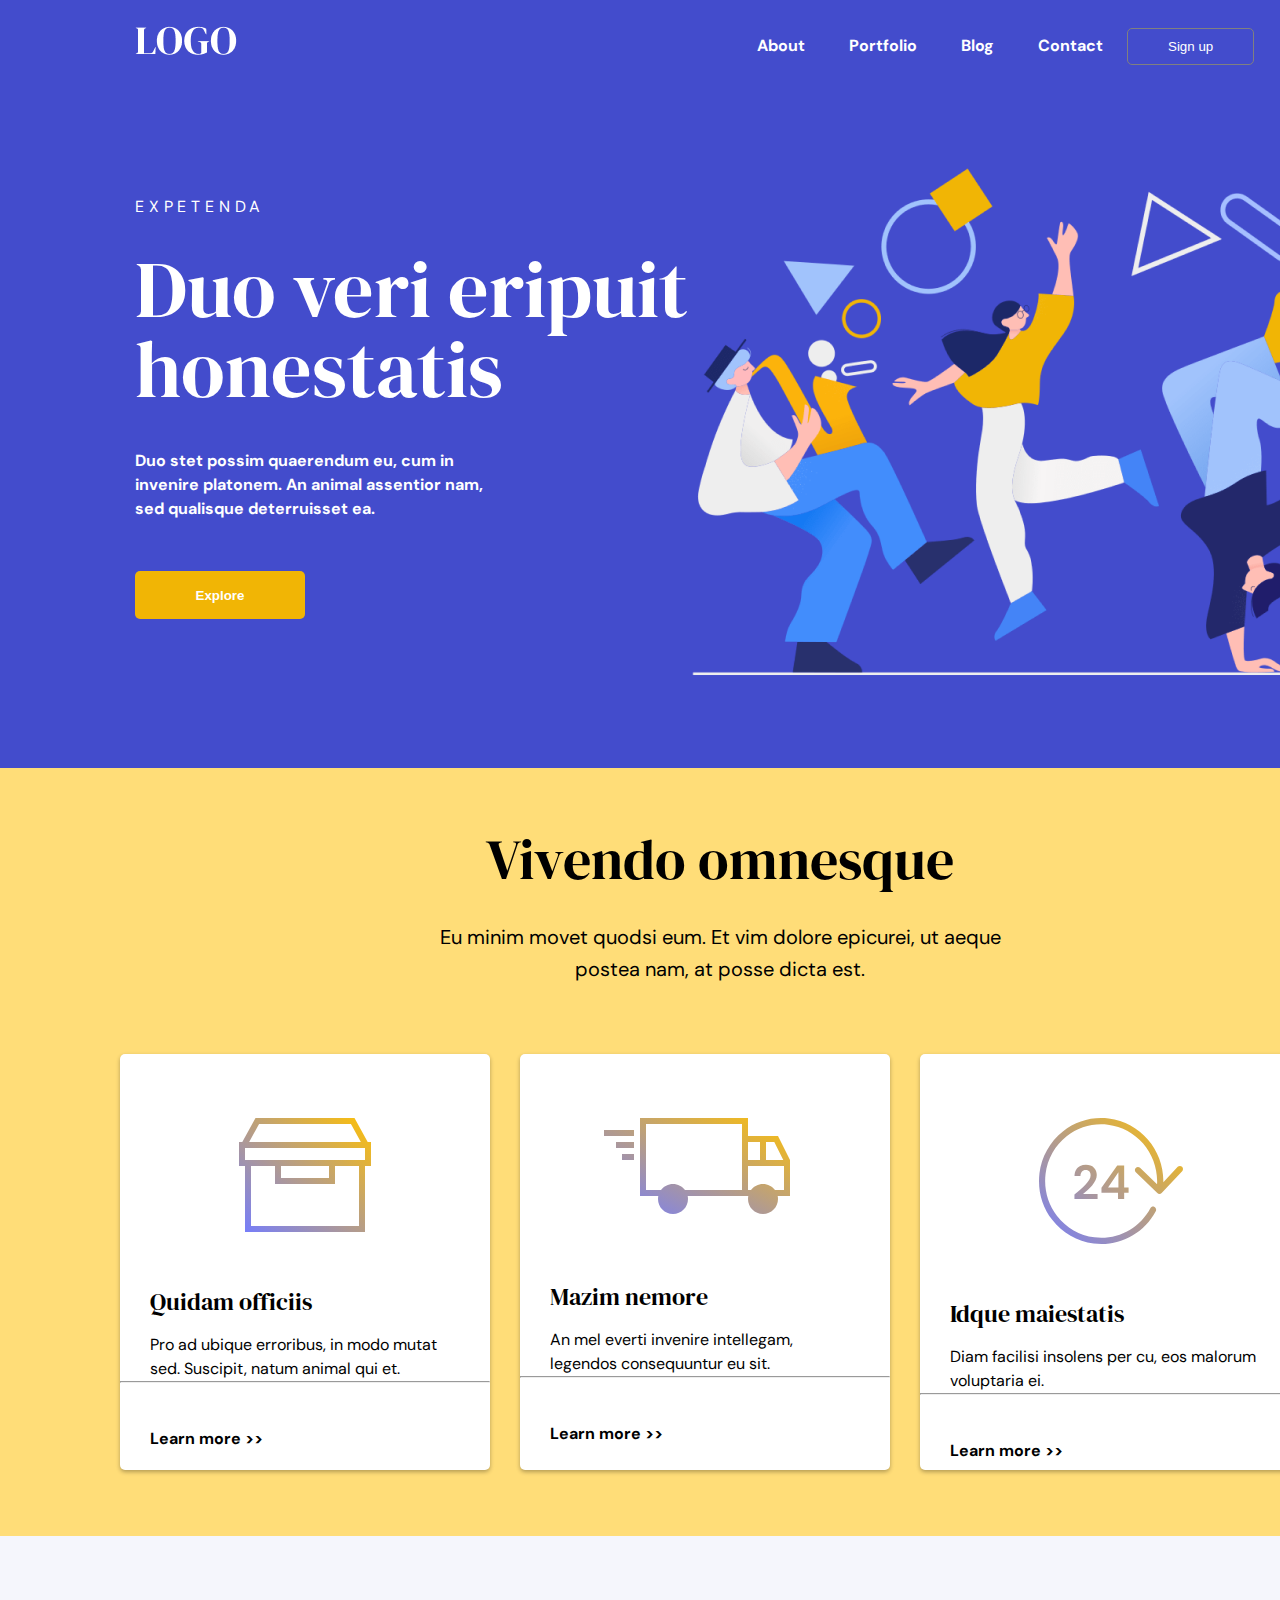
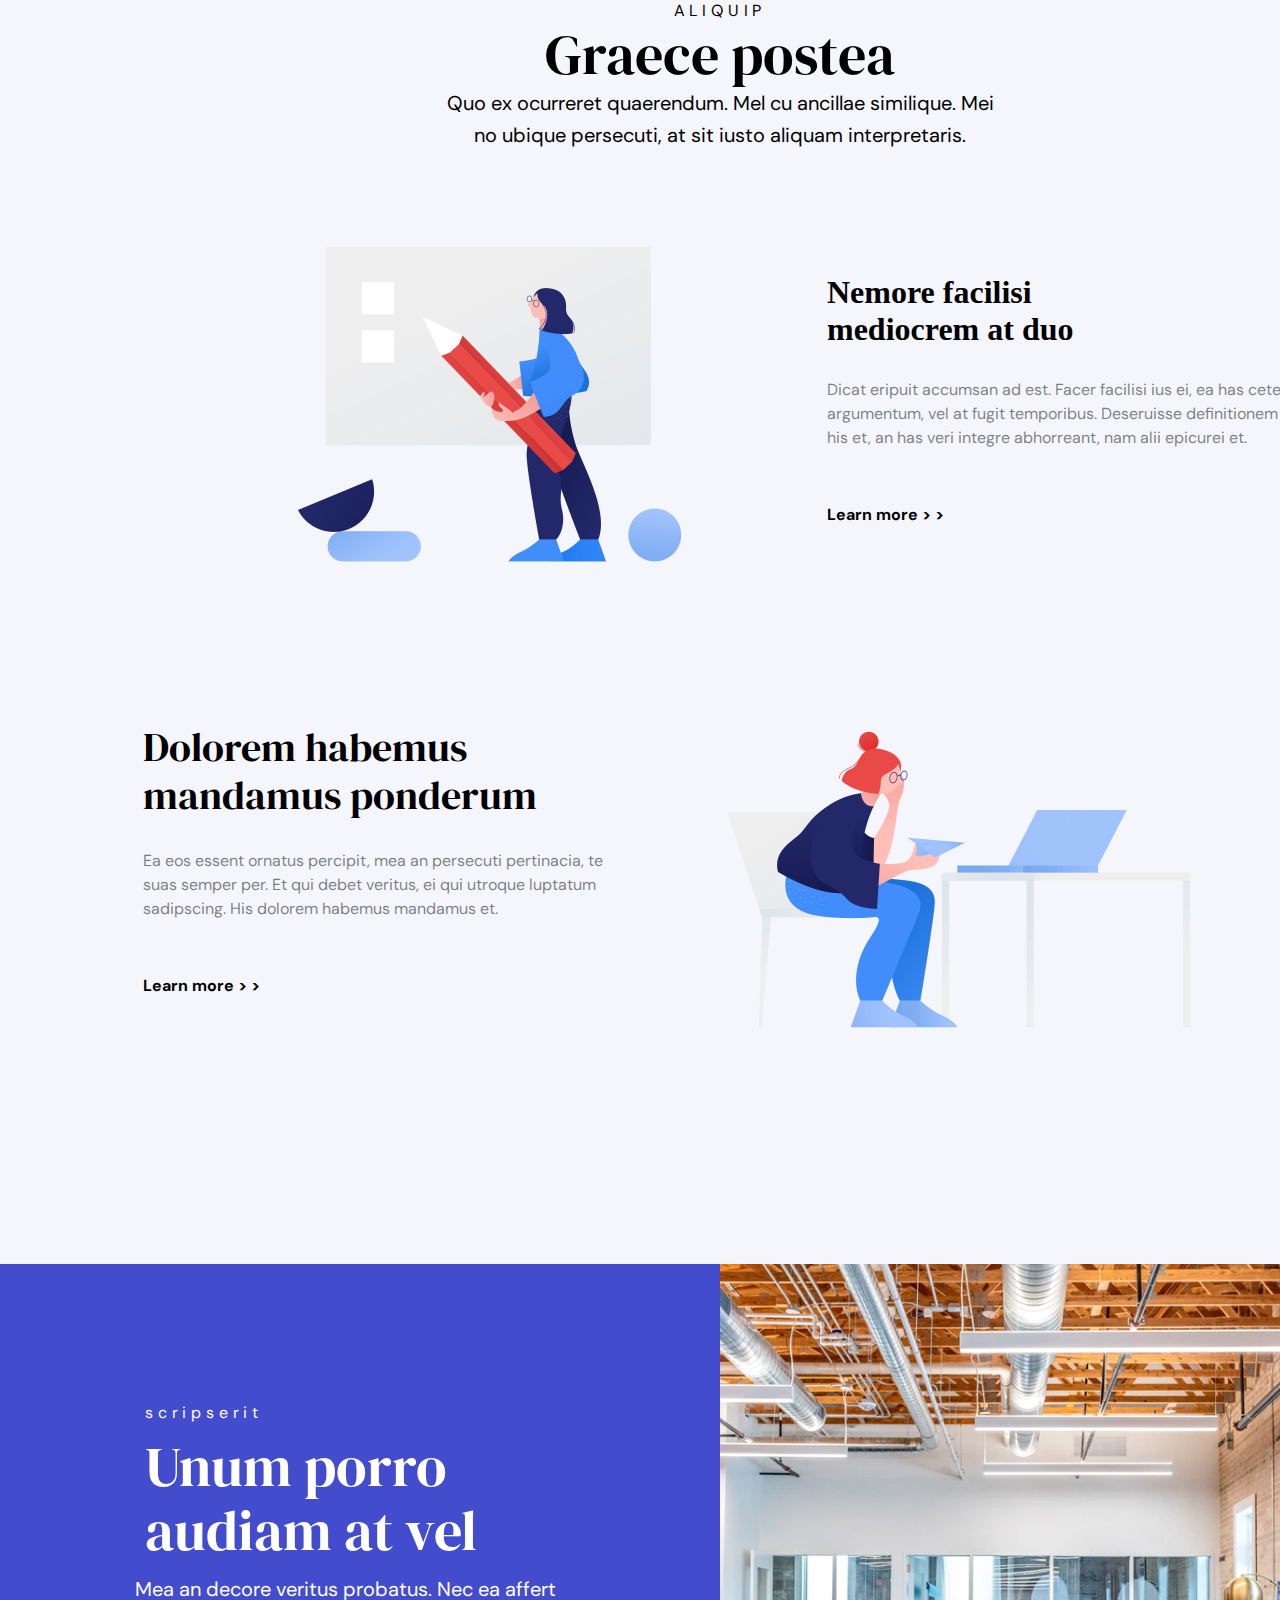
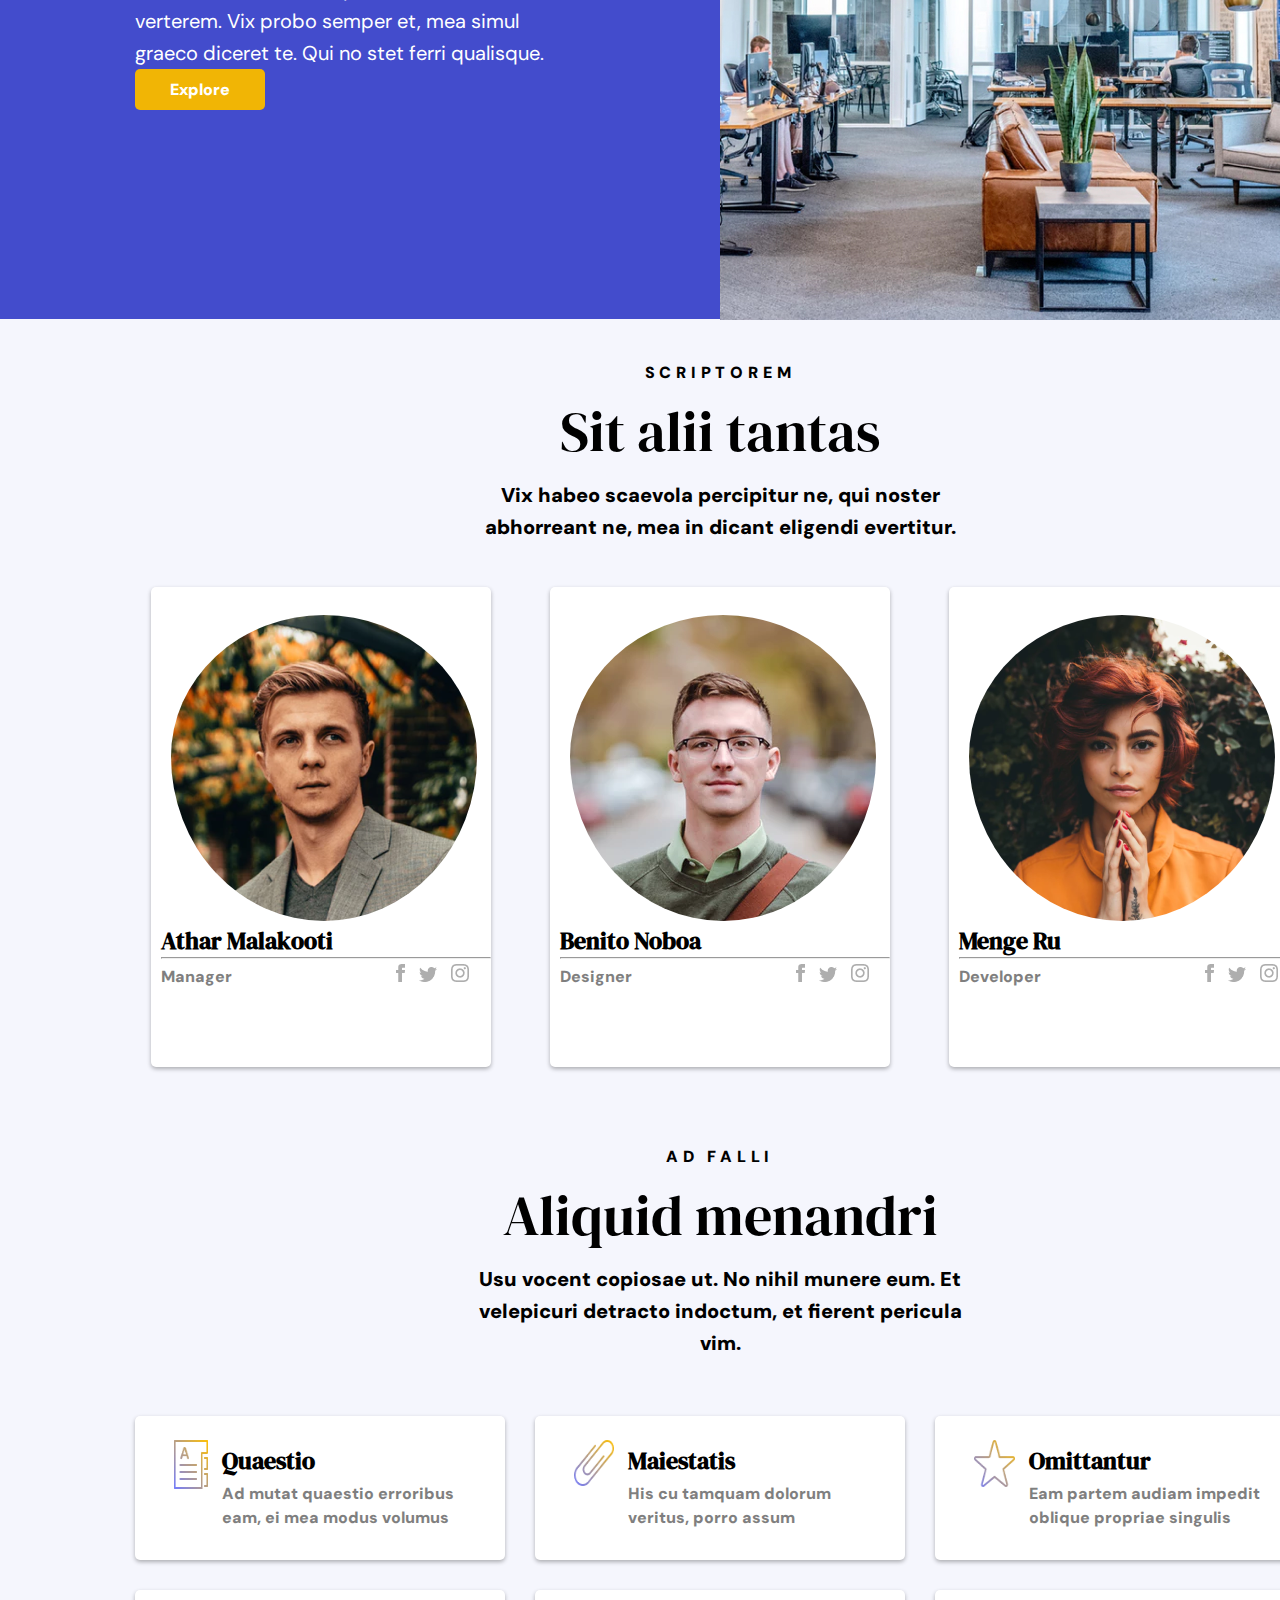
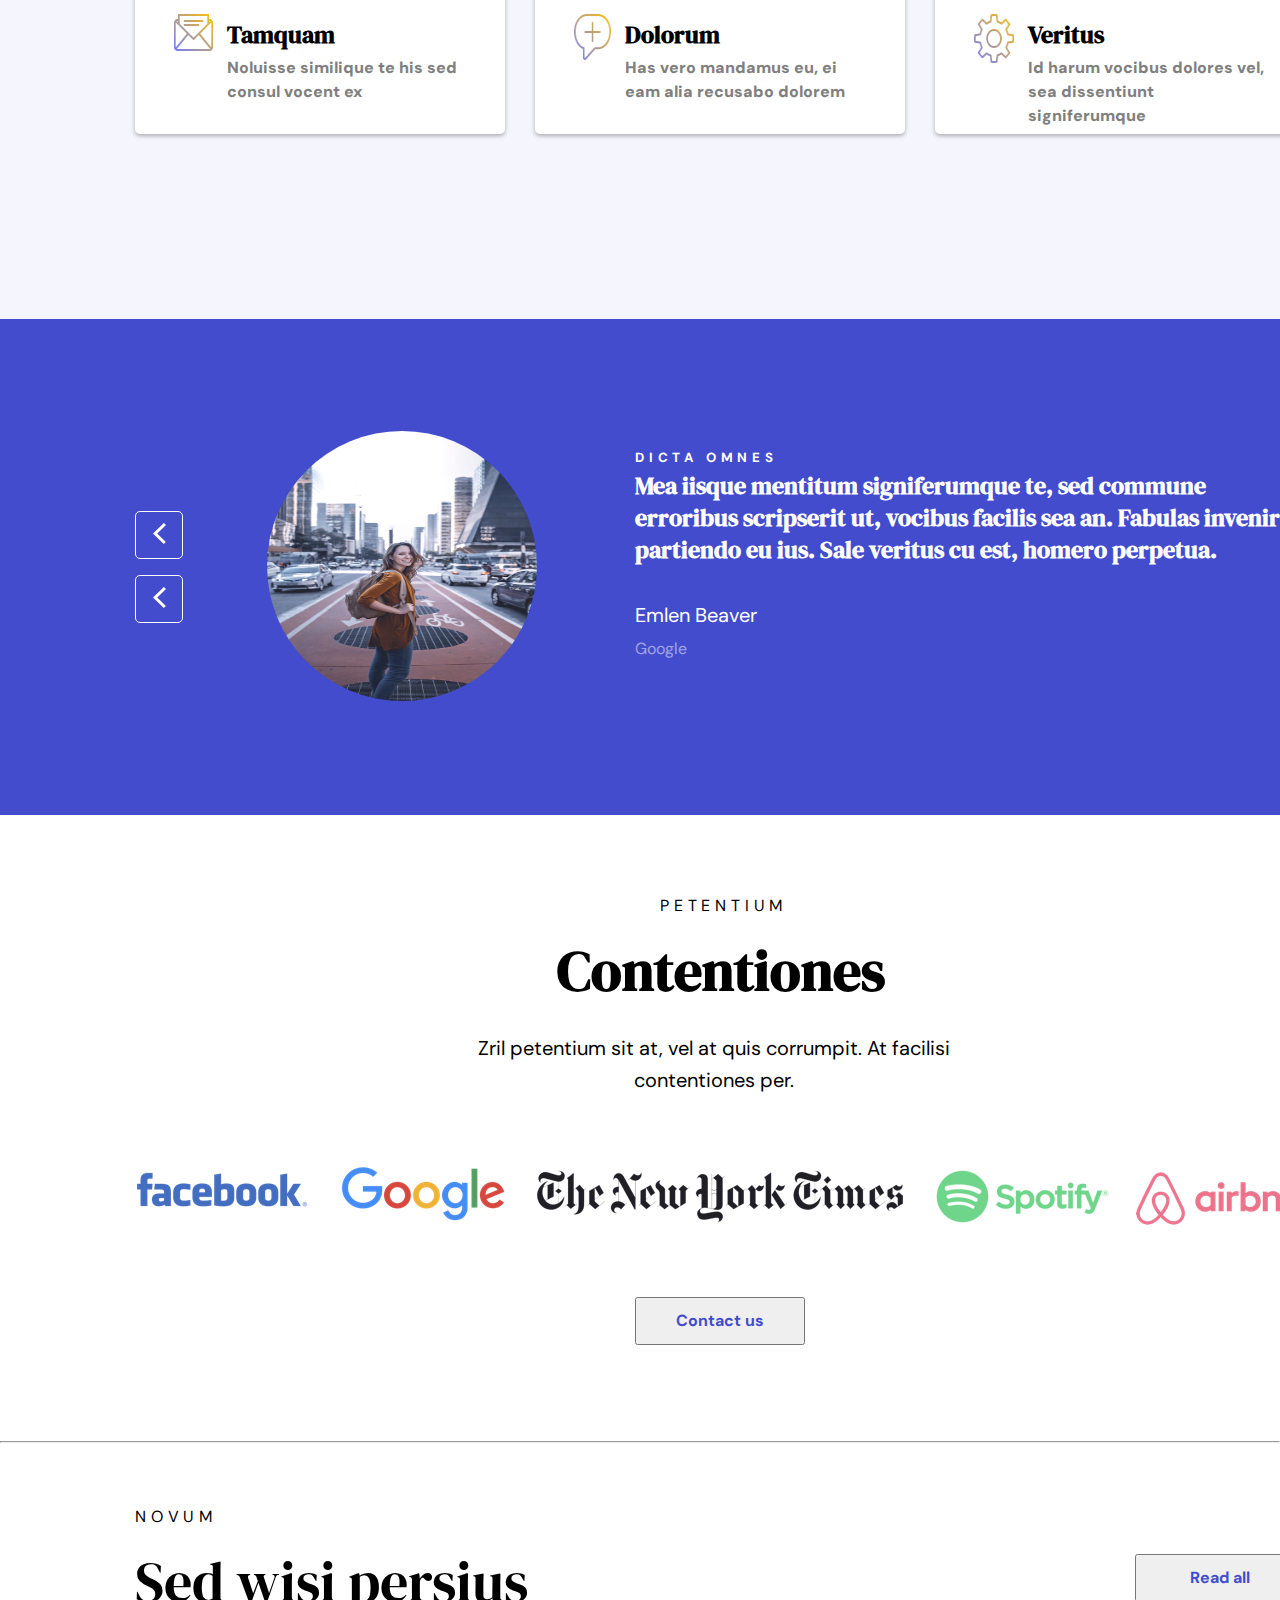
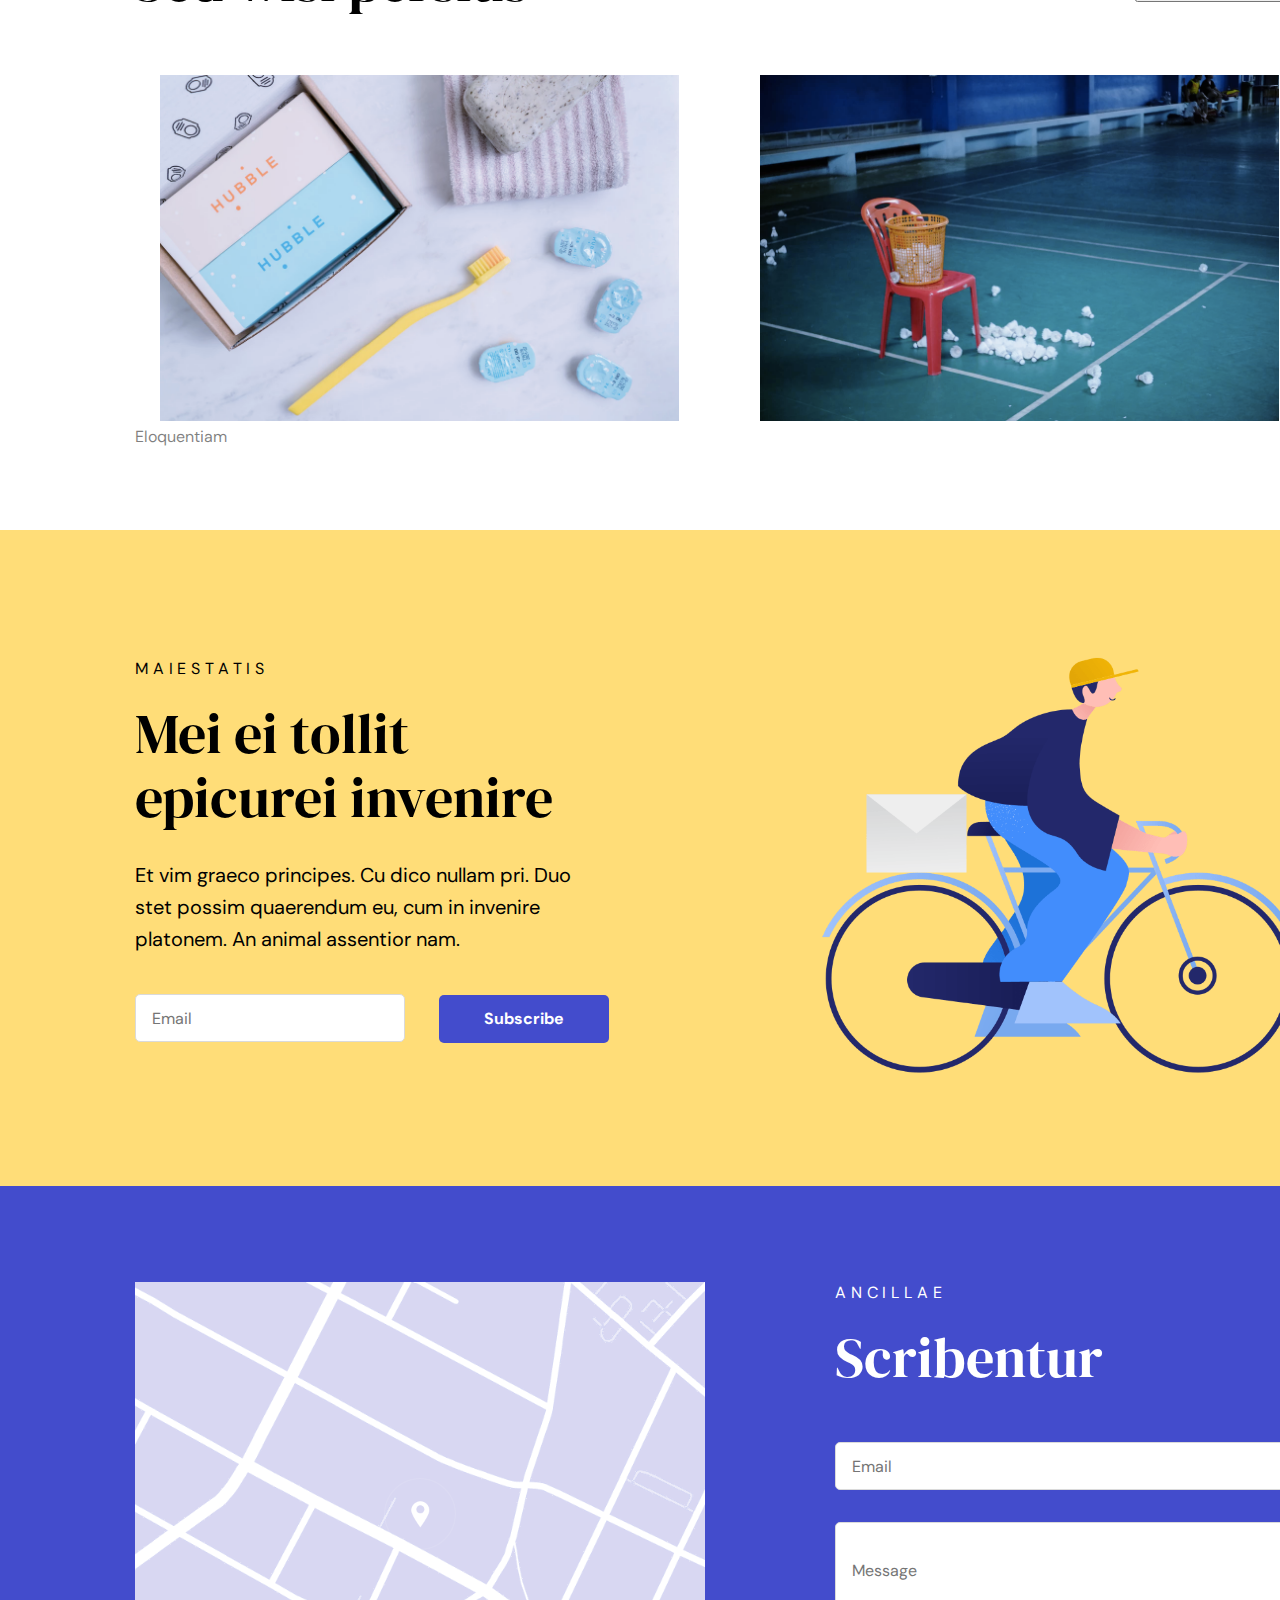
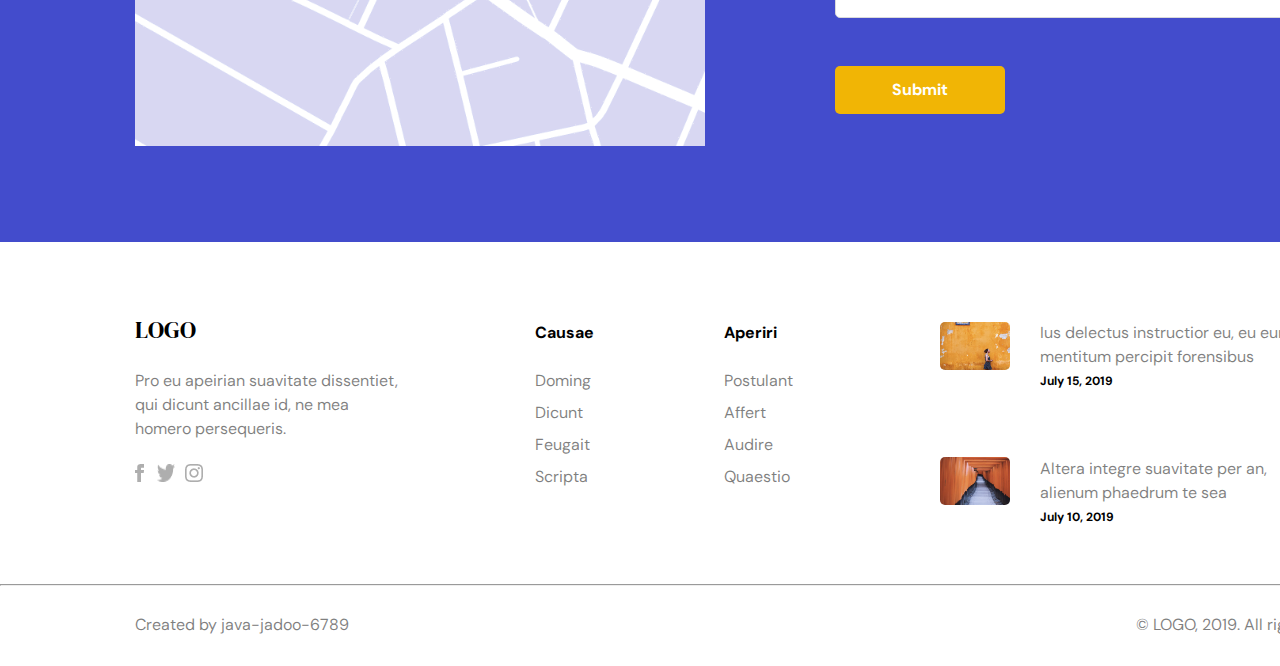
==== commit 3e9fc28f: "add" ====
--- a/Figma/index.html
+++ b/Figma/index.html
@@ -240,6 +240,65 @@
         </div>
     </div>
 </div>
+<!-- vibha -->
+
+<div class="box-1-vm">
+    <div class="b-1-vm">
+        <div class="child-1">
+            <div>
+                <button class="button-1"><img src="./images/vibha/arrow.svg" alt="arrow"></button>
+            </div>
+            <div>
+                <button class="button-1"><img src="./images/vibha/arrow.svg" alt="arrow"></button>
+            </div>
+        </div>
+        <div class="child-2">
+            <img style="width: 270px; height: 270px;" src="./images/vibha/girl.png" alt="">
+        </div>
+        <div class="child-3">
+            <div><h5>DICTA OMNES</h5></div>
+            <div><h4>Mea iisque mentitum signiferumque te, sed commune erroribus scripserit ut, vocibus facilis sea an. Fabulas invenire partiendo eu ius. Sale veritus cu est, homero perpetua.</h4></div>
+            <div><p>Emlen Beaver</p></div>
+            <div><p>Google</p></div>
+        </div>
+    </div>
+</div>
+
+<div class="part-2-a-1"><h5>petentium</h5></div>
+<div class="part-2-a-2"><h2>Contentiones</h2></div>
+<div class="part-2-a-3"><p>Zril petentium sit at, vel at quis corrumpit. At facilisi contentiones per.</p></div>
+
+<div class="logo-1-5">
+    <div class="logo-a"><img src="./images/vibha/facebook.png" alt=""></div>
+    <div class="logo-b"><img src="./images/vibha/google.png" alt=""></div>
+    <div class="logo-c"><img src="./images/vibha/work-time.png" alt=""></div>
+    <div class="logo-d"><img src="./images/vibha/spotify.png" alt=""></div>
+    <div class="logo-e"><img src="./images/vibha/airbnb.png" alt=""></div>
+</div>
+<button class="button-2">Contact us</button>
+<hr>
+<div class="part-3-a-1"><h5>novum</h5></div>
+
+<div class="part-3-a-2">
+    <div><h2>Sed wisi persius</h2></div>
+    <div><button class="button-3">Read all</button></div>
+</div>
+
+<div class="part-3-a-3">
+    <div>
+        <div class="card-a1">
+            <img src="./images/vibha/card-1.png" alt="">
+            <p>Eloquentiam</p>
+        </div>
+       
+    </div>
+    <div>
+        <div class="card-a2">
+            <img src="./images/vibha/card-2.png" alt="">
+        </div>
+    </div>
+</div>
+
 
   <!-- mayur  -->
   <!-- 1st section  -->
--- a/Figma/styles.css
+++ b/Figma/styles.css
@@ -1312,4 +1312,315 @@
 .p_child p,
 .p_child img {
   padding-left: 9px;
+}
+
+.box-1-vm {
+  width: 1440px;
+  height: 496px;
+  flex-shrink: 0;
+  background: #434ccc;
+  box-sizing: border-box;
+}
+.box-1-vm .b-1-vm {
+  width: 1440px;
+  height: 496px;
+  display: flex;
+}
+.box-1-vm .b-1-vm .child-1 {
+  margin-top: 192px;
+  margin-left: 135px;
+}
+.box-1-vm .b-1-vm .child-1 .button-1 {
+  width: 48px;
+  height: 48px;
+  border: 1px solid white;
+  background: #434ccc;
+  border-radius: 5px;
+}
+.box-1-vm .b-1-vm .child-1 .button-1 img {
+  width: 13px;
+  height: 21px;
+}
+.box-1-vm .b-1-vm .child-1 div:nth-child(2) {
+  margin-top: 16px;
+}
+.box-1-vm .b-1-vm .child-2 {
+  width: 270px;
+  height: 270px;
+  flex-shrink: 0;
+  margin: 112px 0px 114px 84px;
+}
+.box-1-vm .b-1-vm .child-2 img {
+  width: 270px;
+  height: 270px;
+  border-radius: 50%;
+}
+.box-1-vm .b-1-vm .child-3 {
+  margin-left: 98px;
+  box-sizing: border-box;
+}
+.box-1-vm .b-1-vm .child-3 div:nth-child(1) {
+  width: 153px;
+  height: 24px;
+  margin-top: 127px;
+  margin-right: 652px;
+  color: white;
+  font-family: "DM Sans";
+  font-size: 16px;
+  font-style: normal;
+  font-weight: 400;
+  line-height: 24px;
+  letter-spacing: 4.8px;
+  text-transform: uppercase;
+}
+.box-1-vm .b-1-vm .child-3 div:nth-child(2) {
+  width: 670px;
+  height: 107px;
+  flex-shrink: 0;
+  color: var(--Text_White, #fff);
+  font-family: "DM Serif Display";
+  font-size: 24px;
+  font-style: normal;
+  font-weight: 400;
+  line-height: 32px;
+}
+.box-1-vm .b-1-vm .child-3 div:nth-child(3) {
+  width: 125px;
+  height: 32px;
+  margin-top: 22px;
+  margin-right: 680px;
+  color: var(--Text_White, #fff);
+  font-family: "DM Sans";
+  font-size: 20px;
+  font-style: normal;
+  font-weight: 400;
+  line-height: 32px;
+}
+.box-1-vm .b-1-vm .child-3 div:nth-child(4) {
+  width: 53px;
+  height: 24px;
+  margin-top: 6px;
+  margin-right: 752px;
+  margin-bottom: 121px;
+  color: var(--text-white-50, rgba(255, 255, 255, 0.5));
+  font-family: "DM Sans";
+  font-size: 16px;
+  font-style: normal;
+  font-weight: 400;
+  line-height: 24px;
+}
+
+.part-2-a-1 {
+  width: 123px;
+  height: 24px;
+  margin-top: 79px;
+  margin-right: 657px;
+  margin-left: 660px;
+}
+.part-2-a-1 h5 {
+  color: var(--Text_Black, #000);
+  text-align: center;
+  font-family: "DM Sans";
+  font-size: 16px;
+  font-style: normal;
+  font-weight: 400;
+  line-height: 24px;
+  letter-spacing: 4.8px;
+  text-transform: uppercase;
+}
+
+.part-2-a-2 {
+  height: 64px;
+  width: 329px;
+  margin-top: 21px;
+  margin-right: 555px;
+  margin-left: 556px;
+}
+.part-2-a-2 h2 {
+  color: var(--Text_Black, #000);
+  text-align: center;
+  font-family: "DM Serif Display";
+  font-size: 56px;
+  font-style: normal;
+  font-weight: 400px;
+  line-height: 64px;
+}
+
+.part-2-a-3 {
+  width: 570px;
+  height: 83px;
+  flex-shrink: 0;
+  margin-top: 29px;
+  margin-left: 435px;
+  margin-right: 435px;
+}
+.part-2-a-3 p {
+  color: var(--Text_Black, #000);
+  text-align: center;
+  font-family: "DM Sans";
+  font-size: 20px;
+  font-style: normal;
+  font-weight: 400;
+  line-height: 32px;
+  padding-left: 20px;
+  padding-right: 32px;
+}
+
+.logo-1-5 {
+  display: flex;
+}
+.logo-1-5 .logo-a {
+  width: 172px;
+  height: 35px;
+  flex-shrink: 0;
+  margin-top: 57px;
+  margin-left: 136px;
+  margin-right: 33px;
+}
+.logo-1-5 .logo-b {
+  width: 164px;
+  height: 54px;
+  flex-shrink: 0;
+  margin-top: 52px;
+  margin-right: 31px;
+}
+.logo-1-5 .logo-c {
+  width: 368px;
+  height: 53px;
+  flex-shrink: 0;
+  margin-top: 55px;
+  margin-right: 32px;
+}
+.logo-1-5 .logo-d {
+  width: 173px;
+  height: 53px;
+  flex-shrink: 0;
+  margin-top: 55px;
+  margin-right: 27px;
+}
+.logo-1-5 .logo-e {
+  width: 168px;
+  height: 53px;
+  flex-shrink: 0;
+  margin-top: 57px;
+  margin-right: 136px;
+}
+
+.button-2 {
+  width: 170px;
+  height: 48px;
+  flex-shrink: 0;
+  color: #434ccc;
+  text-align: center;
+  font-family: "DM Sans";
+  font-size: 16px;
+  font-style: normal;
+  font-weight: 700;
+  line-height: 24px;
+  margin-top: 72px;
+  margin-right: 635px;
+  margin-left: 635px;
+  margin-bottom: 96px;
+}
+
+.part-3-a-1 {
+  width: 78px;
+  height: 24px;
+  margin-left: 135px;
+  margin-right: 1227px;
+  margin-top: 62px;
+}
+.part-3-a-1 h5 {
+  color: var(--Text_Black, #000);
+  font-family: "DM Sans";
+  font-size: 16px;
+  font-style: normal;
+  font-weight: 400;
+  line-height: 24px;
+  letter-spacing: 4.8px;
+  text-transform: uppercase;
+}
+
+.part-3-a-2 {
+  display: flex;
+}
+.part-3-a-2 div:nth-child(1) h2 {
+  width: 396px;
+  height: 64px;
+  margin-top: 21px;
+  margin-left: 135px;
+  margin-right: 604px;
+  color: var(--Text_Black, #000);
+  font-family: "DM Serif Display";
+  font-size: 56px;
+  font-style: normal;
+  font-weight: 400;
+  line-height: 64px;
+}
+.part-3-a-2 div:nth-child(2) .button-3 {
+  width: 170px;
+  height: 48px;
+  margin-top: 25px;
+  margin-right: 135px;
+  flex-shrink: 0;
+  color: #434ccc;
+  text-align: center;
+  font-family: "DM Sans";
+  font-size: 16px;
+  font-style: normal;
+  font-weight: 700;
+  line-height: 24px;
+}
+
+.part-3-a-3 {
+  display: flex;
+  margin-left: 135px;
+  margin-top: 36px;
+}
+.part-3-a-3 div:nth-child(1) {
+  width: 570px;
+  height: 480px;
+  flex-shrink: 0;
+  margin-right: 30px;
+  background-color: white;
+}
+.part-3-a-3 div:nth-child(1) .card-a1 img {
+  width: 519px;
+  height: 346px;
+  flex-shrink: 0;
+  margin-left: 25px;
+  margin-right: 26px;
+  margin-top: 25px;
+}
+.part-3-a-3 div:nth-child(1) p {
+  color: var(--text-black-50, rgba(0, 0, 0, 0.5));
+  font-family: "DM Sans";
+  font-size: 16px;
+  font-style: normal;
+  font-weight: 400;
+  line-height: 24px;
+}
+.part-3-a-3 div:nth-child(2) {
+  width: 570px;
+  height: 480px;
+  flex-shrink: 0;
+  background-color: white;
+}
+.part-3-a-3 div:nth-child(2) .card-a2 img {
+  width: 519px;
+  height: 346px;
+  flex-shrink: 0;
+  margin-left: 25px;
+  margin-right: 26px;
+  margin-top: 25px;
+}
+.part-3-a-3 div:nth-child(2) .card-a2 p {
+  color: var(--text-black-50, rgba(0, 0, 0, 0.5));
+  font-family: "DM Sans";
+  font-size: 16px;
+  font-style: normal;
+  font-weight: 400;
+  line-height: 24px;
+  margin-left: 32px;
+  margin-right: 445px;
 }/*# sourceMappingURL=styles.css.map */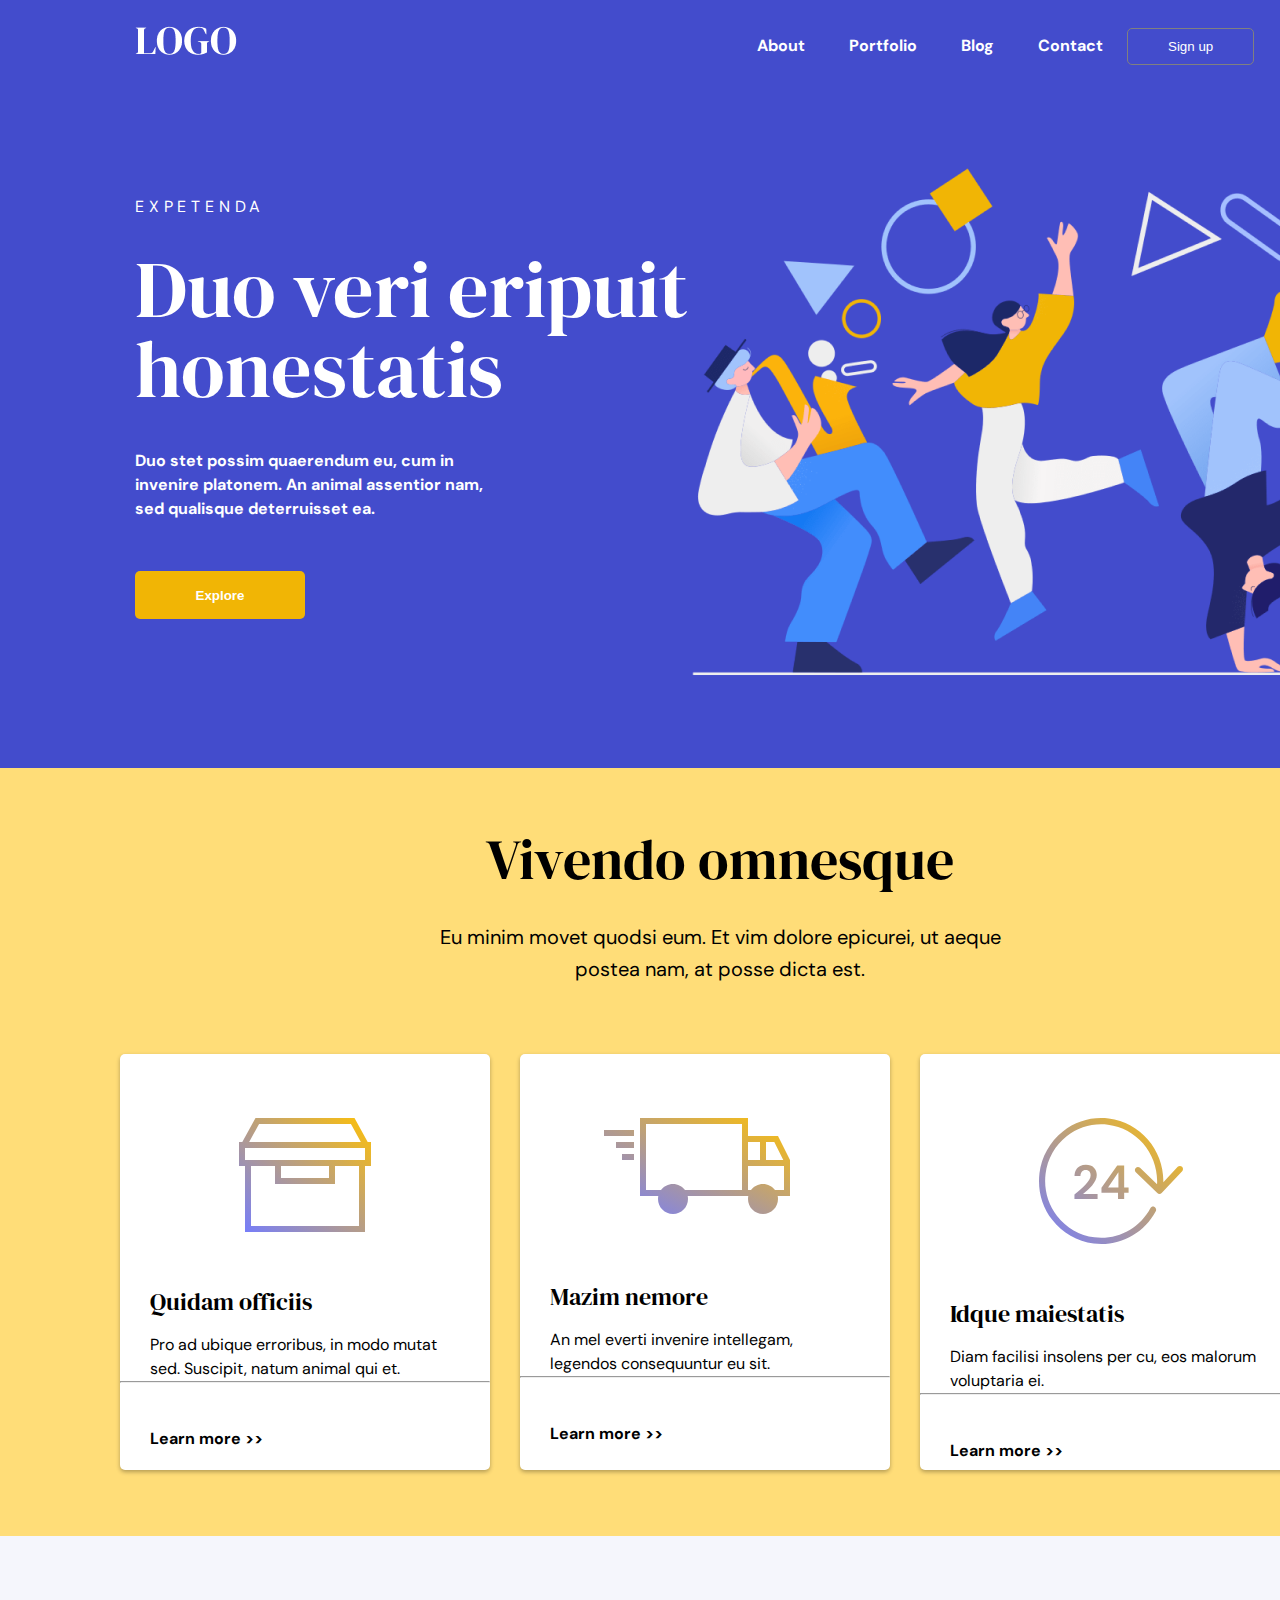
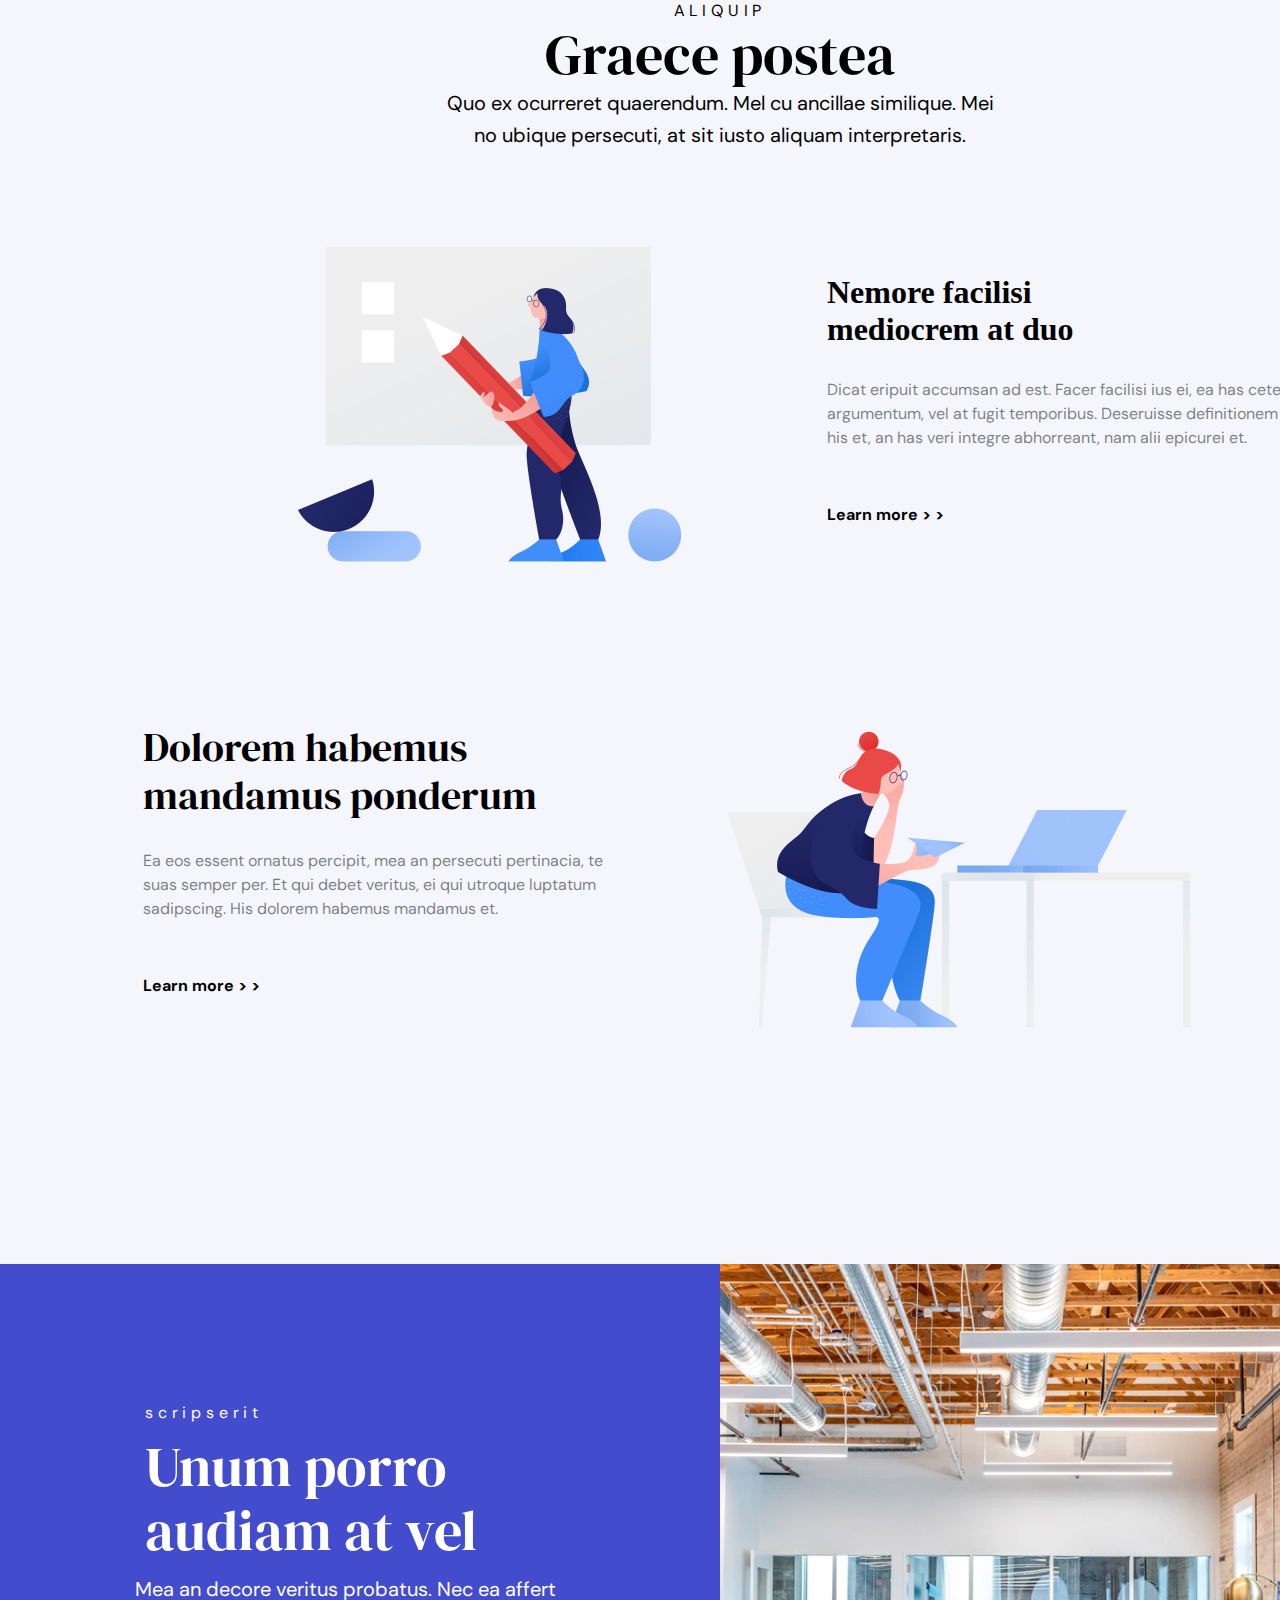
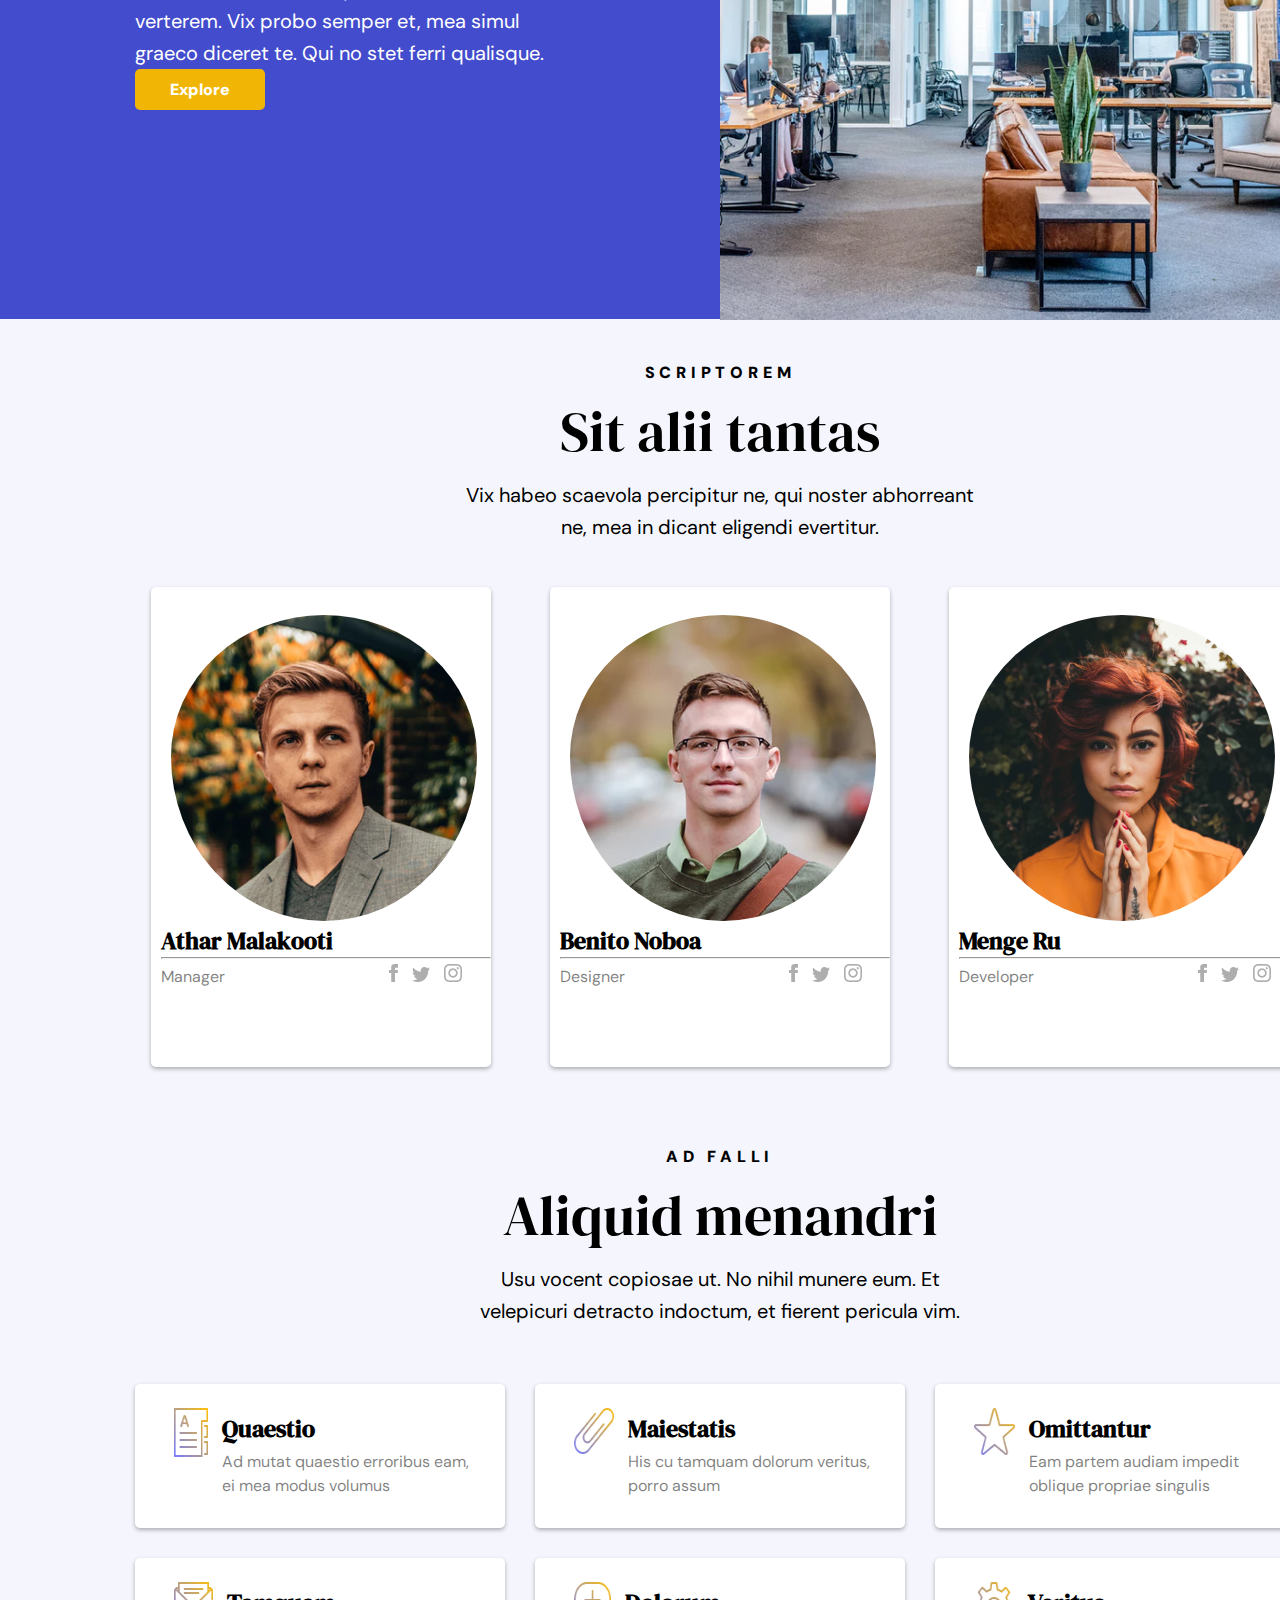
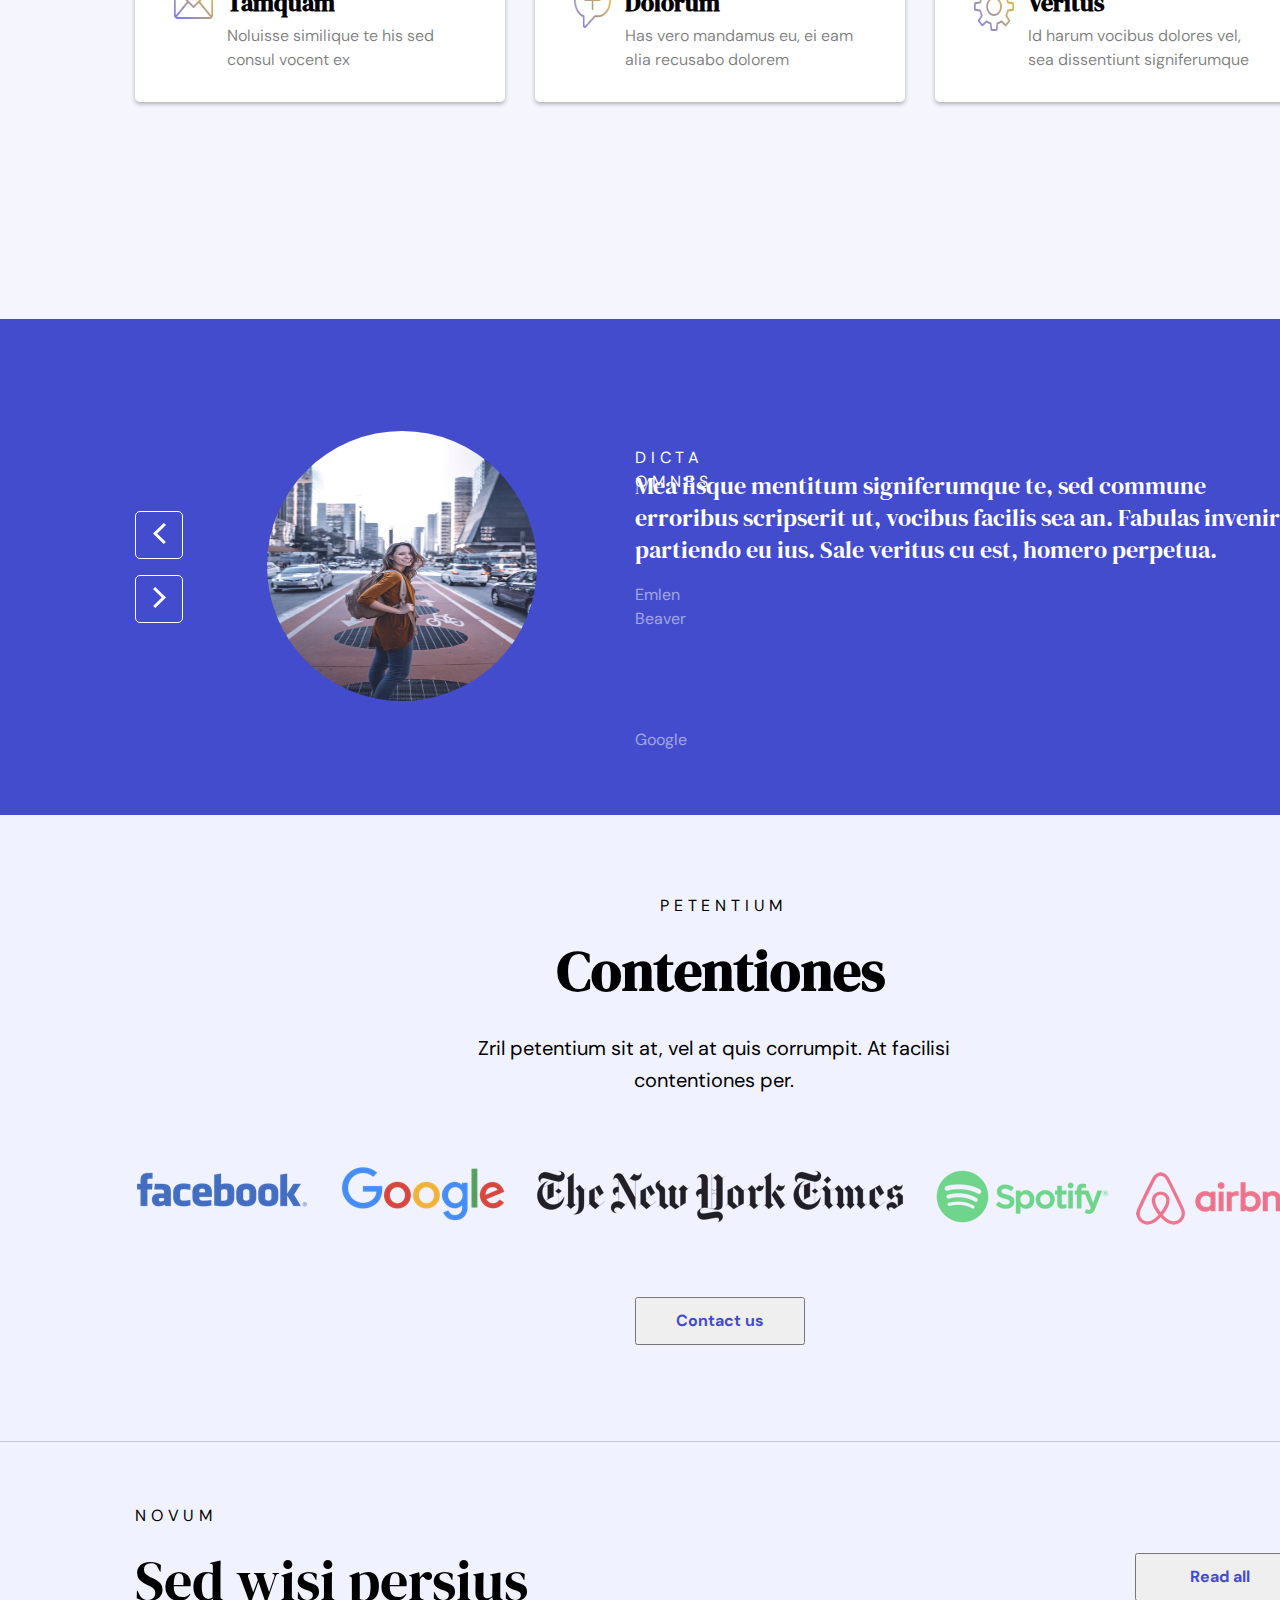
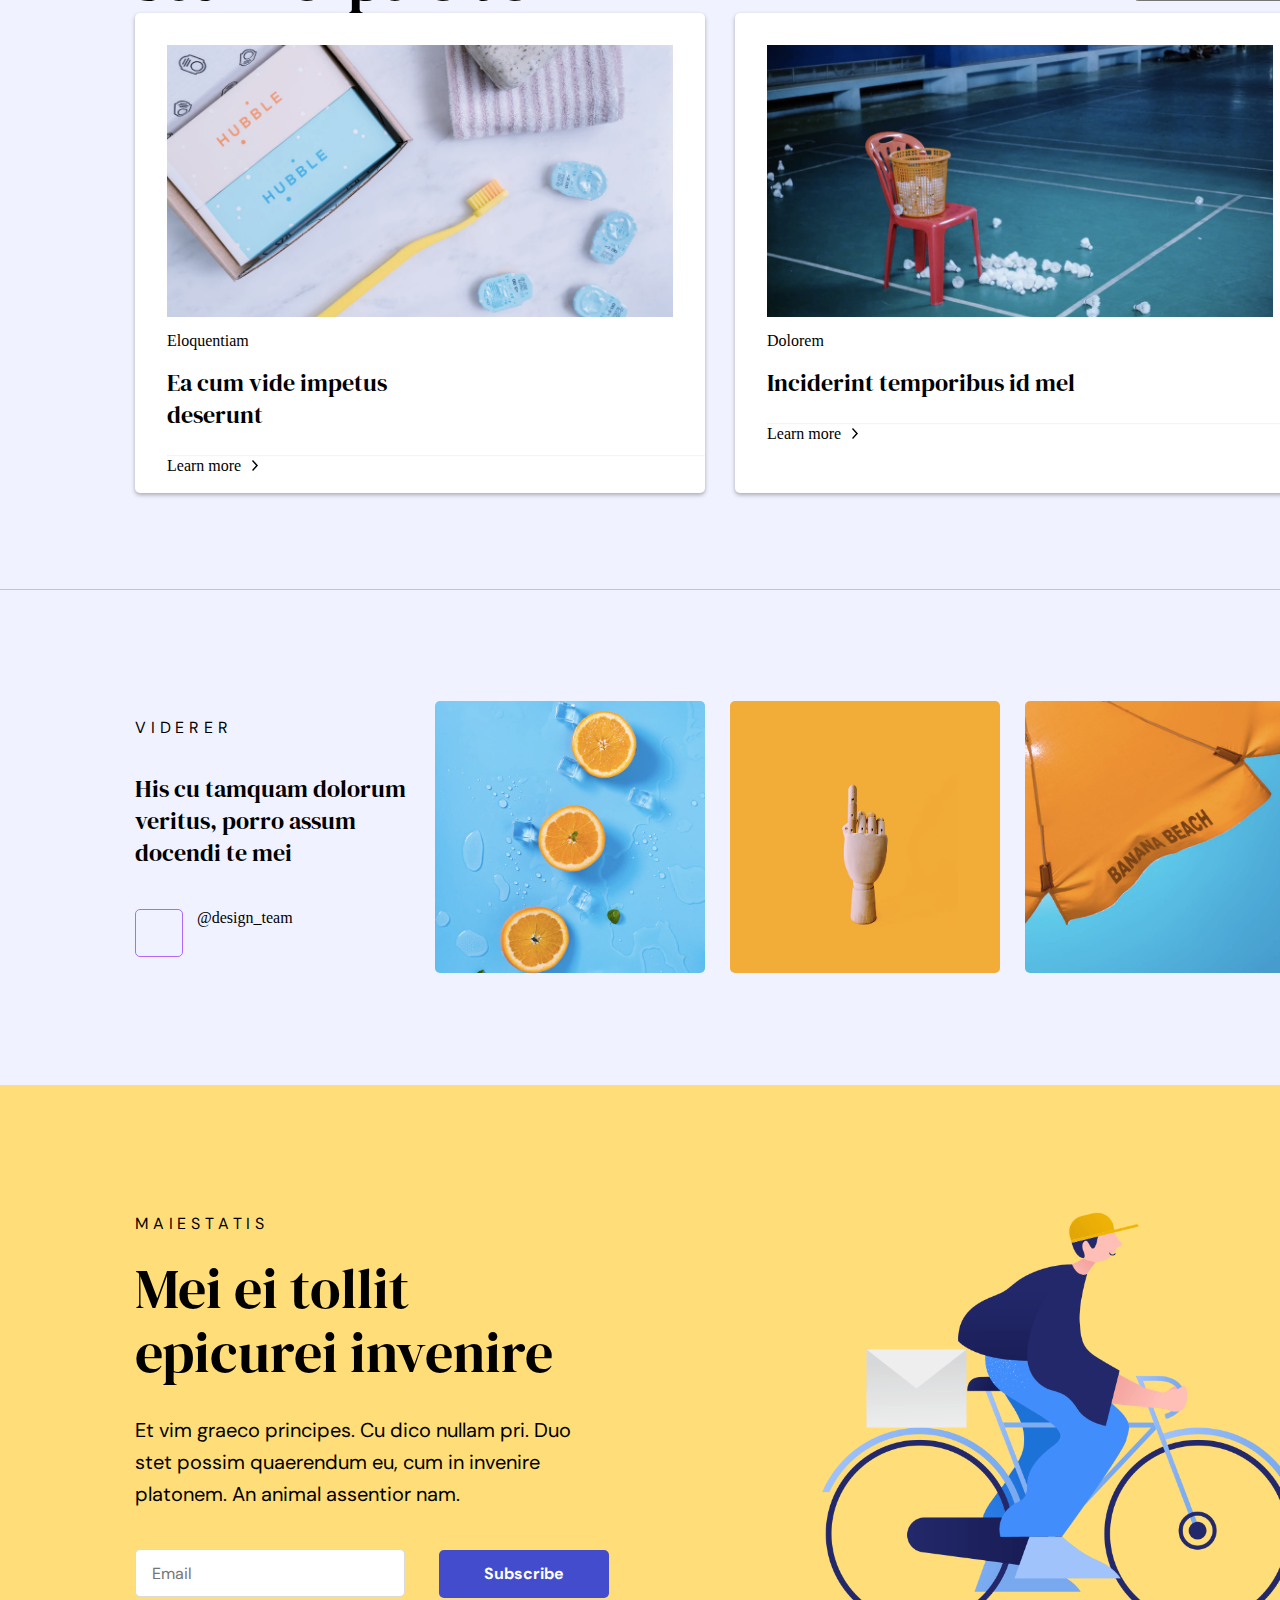
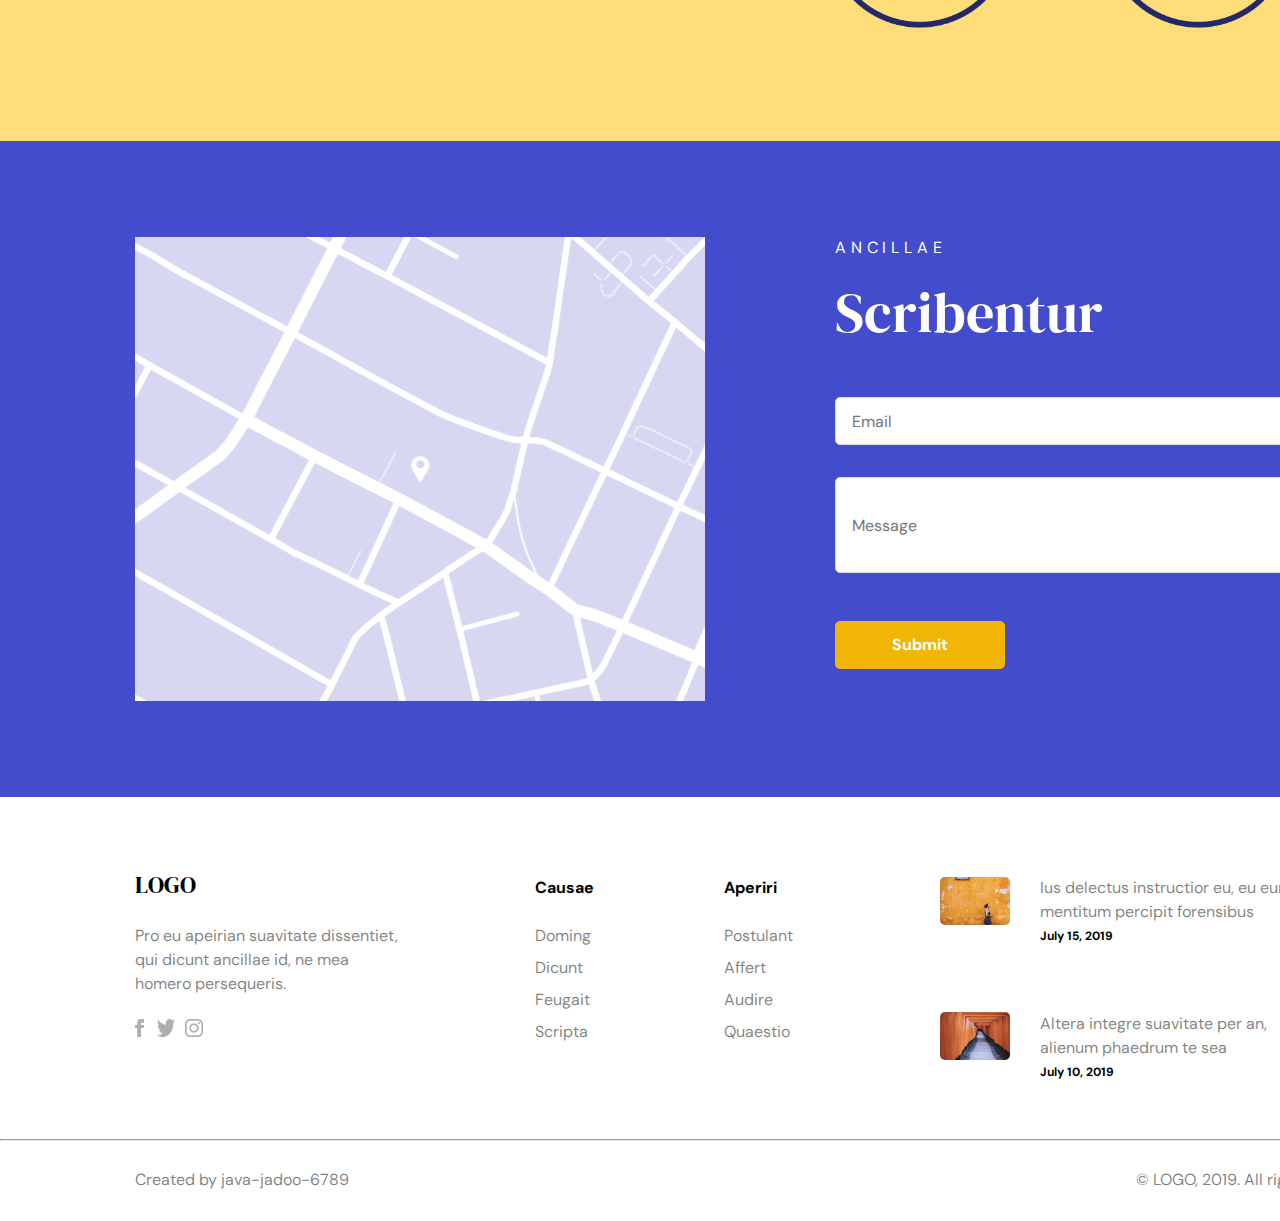
==== commit e939eeb5: "add" ====
--- a/Figma/index.html
+++ b/Figma/index.html
@@ -126,178 +126,223 @@
   <!-- payal  -->
   <div class="p_box1">
     <div class="p_count">
-        <h5>scripserit</h5>
-        <h2>Unum porro audiam at vel</h2>
-        <p>Mea an decore veritus probatus. Nec ea affert verterem. Vix probo semper et, mea simul graeco diceret te.
-            Qui no stet ferri qualisque.</p>
-        <button>Explore</button>
+      <h5>scripserit</h5>
+      <h2>Unum porro audiam at vel</h2>
+      <p>Mea an decore veritus probatus. Nec ea affert verterem. Vix probo semper et, mea simul graeco diceret te.
+        Qui no stet ferri qualisque.</p>
+      <button>Explore</button>
     </div>
     <div class="p_count1">
 
-        <img src="./images/payal/p_image.jpg" alt="">
-    </div>
-</div>
-
-<div class="p_box2">
+      <img src="./images/payal/p_image.jpg" alt="">
+    </div>
+  </div>
+
+  <div class="p_box2">
     <div class="p_script">
-        <h5>scriptorem</h5>
-        <h2>Sit alii tantas</h2>
-        <p>Vix habeo scaevola percipitur ne, qui noster abhorreant ne, mea in dicant eligendi evertitur.</p>
+      <h5>scriptorem</h5>
+      <h2>Sit alii tantas</h2>
+      <p>Vix habeo scaevola percipitur ne, qui noster abhorreant ne, mea in dicant eligendi evertitur.</p>
     </div>
 
     <div class="p_author">
-        <div class="p_card">
-            <img  class="p_image" src="./images/payal/p_alto.png" alt="">
-            <h4>Athar Malakooti</h4>
-            <hr>
+      <div class="p_card">
+        <img class="p_image" src="./images/payal/p_alto.png" alt="">
+        <h4>Athar Malakooti</h4>
+        <hr>
+        <div>
+          <span>Manager</span>
+          <img class="p_logo" src="./images/payal/fb.png" alt="">
+          <img src="./images/payal/tw.png" alt="">
+          <img src="./images/payal/ins.png" alt="">
+        </div>
+      </div>
+      <div class="p_card">
+        <img class="p_image" src="./images/payal/p_benito.png" alt="">
+        <h4>Benito Noboa</h4>
+        <hr>
+        <div>
+          <span>Designer</span>
+          <img class="p_logo" src="./images/payal/fb.png" alt="">
+          <img src="./images/payal/tw.png" alt="">
+          <img src="./images/payal/ins.png" alt="">
+
+        </div>
+      </div>
+      <div class="p_card">
+        <img class="p_image" src="./images/payal/p_menge.png" alt="">
+        <h4>Menge Ru</h4>
+        <hr>
+        <div>
+          <span>Developer</span>
+          <img class="p_logo" src="./images/payal/fb.png" alt="">
+          <img src="./images/payal/tw.png" alt="">
+          <img src="./images/payal/ins.png" alt="">
+
+        </div>
+      </div>
+    </div>
+
+    <div class="p_script">
+      <h5>Ad falli</h5>
+      <h2>Aliquid menandri</h2>
+      <p>Usu vocent copiosae ut. No nihil munere eum. Et velepicuri detracto indoctum, et fierent pericula vim.
+      </p>
+    </div>
+
+    <div class="p_grid">
+      <div class="p_child">
+        <img width="43px" height="49px" src="./images/payal/grid2.png" alt="">
+        <div>
+          <h4>Quaestio</h4>
+          <p>Ad mutat quaestio erroribus eam, ei mea modus volumus</p>
+        </div>
+      </div>
+      <div class="p_child">
+        <img width="49px" height="46px" src="./images/payal/grid6.png" alt="">
+        <div>
+
+          <h4>Maiestatis</h4>
+          <p>His cu tamquam dolorum veritus, porro assum</p>
+        </div>
+      </div>
+      <div class="p_child">
+        <img width="50px" height="47px" src="./images/payal/grid1.png" alt="">
+        <div>
+
+          <h4>Omittantur</h4>
+          <p>Eam partem audiam impedit oblique propriae singulis</p>
+        </div>
+      </div>
+      <div class="p_child">
+        <img width="48px" height="37px" src="./images/payal/grid5.png" alt="">
+        <div>
+
+          <h4>Tamquam</h4>
+          <p>Noluisse similique te his sed consul vocent ex</p>
+        </div>
+      </div>
+      <div class="p_child">
+        <img width="46px" height="46px" src="./images/payal/grid4.png" alt="">
+        <div>
+
+          <h4>Dolorum</h4>
+          <p>Has vero mandamus eu, ei eam alia recusabo dolorem</p>
+        </div>
+      </div>
+      <div class="p_child">
+        <img width="49px" height="49px" src="./images/payal/grid3.png" alt="">
+        <div>
+
+          <h4>Veritus</h4>
+          <p>Id harum vocibus dolores vel, sea dissentiunt signiferumque</p>
+        </div>
+      </div>
+    </div>
+  </div>
+
+  <!-- vibha -->
+
+  <div class="box-vm">
+    <div class="box-1-vm">
+      <div class="b-1-vm">
+        <div class="child-1">
+          <div>
+            <button class="button-1"><img src="./images/vibha/arrow.svg" alt="arrow"></button>
+          </div>
+          <div>
+            <button class="button-1"><img src="./images/vibha/arrow-g.svg" alt="arrow"></button>
+          </div>
+        </div>
+        <div class="child-2">
+          <img style="width: 270px; height: 270px;" src="./images/vibha/girl.png" alt="">
+        </div>
+      </div>
+      <div class="child-3">
+        <h5>DICTA OMNES</h5>
+        <h4>Mea iisque mentitum signiferumque te, sed commune erroribus scripserit ut, vocibus facilis sea an.
+          Fabulas invenire partiendo eu ius. Sale veritus cu est, homero perpetua.</h4>
+        <p>Emlen Beaver</p>
+        <p>Google</p>
+      </div>
+
+    </div>
+
+
+    <div class="box-2-vm">
+      <div class="part-2-a-1">
+        <h5>petentium</h5>
+      </div>
+      <div class="part-2-a-2">
+        <h2>Contentiones</h2>
+      </div>
+      <div class="part-2-a-3">
+        <p>Zril petentium sit at, vel at quis corrumpit. At facilisi contentiones per.</p>
+      </div>
+
+      <div class="logo-1-5">
+        <div class="logo-a"><img src="./images/vibha/facebook.png" alt=""></div>
+        <div class="logo-b"><img src="./images/vibha/google.png" alt=""></div>
+        <div class="logo-c"><img src="./images/vibha/work-time.png" alt=""></div>
+        <div class="logo-d"><img src="./images/vibha/spotify.png" alt=""></div>
+        <div class="logo-e"><img src="./images/vibha/airbnb.png" alt=""></div>
+      </div>
+      <button class="button-2">Contact us</button>
+
+
+      <div class="line-1"></div>
+      <div class="part-3-a-1">
+        <h5>novum</h5>
+      </div>
+
+      <div class="part-3-a-2">
+        <div>
+          <h2>Sed wisi persius</h2>
+        </div>
+        <div><button class="button-3">Read all</button></div>
+      </div>
+
+
+      <div class="part-3-a-3">
+        <div class="card-a1">
+          <div class="card-img-1"></div>
+          <p>Eloquentiam</p>
+          <h4>Ea cum vide impetus deserunt</h4>
+          <hr>
+          <span>Learn more</span>
+          <img src="./images/vibha/arrow-2.svg" alt="">
+        </div>
+        <div class="card-a2">
+          <div class="card-img-2"></div>
+          <p>Dolorem</p>
+          <h4>Inciderint temporibus id mel</h4>
+          <hr>
+          <span>Learn more</span>
+          <img src="./images/vibha/arrow-2.svg" alt="">
+        </div>
+      </div>
+
+      <div class="line-2"></div>
+
+      <div class="part-4-a-4">
+        <div class="text-1">
+          <div class="v-text">
+            <h5 class="v-h5">viderer</h5>
+            <h4 class="v-h4">His cu tamquam dolorum veritus, porro assum docendi te mei</h4>
+          </div>
+          <div class="v-icon">
+            <div class="v-insta"><img src="./images/vibha/insta.svg" alt=""></div>
             <div>
-                <span>Manager</span>
-                <img class="p_logo" src="./images/payal/fb.png" alt="">
-                <img src="./images/payal/tw.png" alt="">
-                <img src="./images/payal/ins.png" alt="">
+              <p class="v-span">@design_team</p>
             </div>
-        </div>
-        <div class="p_card">
-            <img class="p_image" src="./images/payal/p_benito.png" alt="">
-            <h4>Benito Noboa</h4>
-            <hr>
-            <div>
-                <span>Designer</span>
-                <img class="p_logo" src="./images/payal/fb.png" alt="">
-                <img src="./images/payal/tw.png" alt="">
-                <img src="./images/payal/ins.png" alt="">
-
-            </div>
-        </div>
-        <div class="p_card">
-            <img class="p_image" src="./images/payal/p_menge.png" alt="">
-            <h4>Menge Ru</h4>
-            <hr>
-            <div>
-                <span>Developer</span>
-                <img class="p_logo" src="./images/payal/fb.png" alt="">
-                <img src="./images/payal/tw.png" alt="">
-                <img src="./images/payal/ins.png" alt="">
-
-            </div>
-        </div>
-    </div>
-
-    <div class="p_script">
-        <h5>Ad falli</h5>
-        <h2>Aliquid menandri</h2>
-        <p>Usu vocent copiosae ut. No nihil munere eum. Et velepicuri detracto indoctum, et fierent pericula vim.
-        </p>
-    </div>
-
-    <div class="p_grid">
-        <div class="p_child">
-            <img width="43px" height="49px" src="./images/payal/grid2.png" alt="">
-            <div>
-                <h4>Quaestio</h4>
-                <p>Ad mutat quaestio erroribus eam, ei mea modus volumus</p>
-            </div>
-        </div>
-        <div class="p_child">
-            <img width="49px" height="46px" src="./images/payal/grid6.png" alt="">
-            <div>
-
-                <h4>Maiestatis</h4>
-                <p>His cu tamquam dolorum veritus, porro assum</p>
-            </div>
-        </div>
-        <div class="p_child">
-            <img width="50px" height="47px" src="./images/payal/grid1.png" alt="">
-            <div>
-
-                <h4>Omittantur</h4>
-                <p>Eam partem audiam impedit oblique propriae singulis</p>
-            </div>
-        </div>
-        <div class="p_child">
-            <img width="48px" height="37px" src="./images/payal/grid5.png" alt="">
-            <div>
-
-                <h4>Tamquam</h4>
-                <p>Noluisse similique te his sed consul vocent ex</p>
-            </div>
-        </div>
-        <div class="p_child">
-            <img width="46px" height="46px" src="./images/payal/grid4.png" alt="">
-            <div>
-
-                <h4>Dolorum</h4>
-                <p>Has vero mandamus eu, ei eam alia recusabo dolorem</p>
-            </div>
-        </div>
-        <div class="p_child">
-            <img width="49px" height="49px" src="./images/payal/grid3.png" alt="">
-            <div>
-
-                <h4>Veritus</h4>
-                <p>Id harum vocibus dolores vel, sea dissentiunt signiferumque</p>
-            </div>
-        </div>
-    </div>
-</div>
-<!-- vibha -->
-
-<div class="box-1-vm">
-    <div class="b-1-vm">
-        <div class="child-1">
-            <div>
-                <button class="button-1"><img src="./images/vibha/arrow.svg" alt="arrow"></button>
-            </div>
-            <div>
-                <button class="button-1"><img src="./images/vibha/arrow.svg" alt="arrow"></button>
-            </div>
-        </div>
-        <div class="child-2">
-            <img style="width: 270px; height: 270px;" src="./images/vibha/girl.png" alt="">
-        </div>
-        <div class="child-3">
-            <div><h5>DICTA OMNES</h5></div>
-            <div><h4>Mea iisque mentitum signiferumque te, sed commune erroribus scripserit ut, vocibus facilis sea an. Fabulas invenire partiendo eu ius. Sale veritus cu est, homero perpetua.</h4></div>
-            <div><p>Emlen Beaver</p></div>
-            <div><p>Google</p></div>
-        </div>
-    </div>
-</div>
-
-<div class="part-2-a-1"><h5>petentium</h5></div>
-<div class="part-2-a-2"><h2>Contentiones</h2></div>
-<div class="part-2-a-3"><p>Zril petentium sit at, vel at quis corrumpit. At facilisi contentiones per.</p></div>
-
-<div class="logo-1-5">
-    <div class="logo-a"><img src="./images/vibha/facebook.png" alt=""></div>
-    <div class="logo-b"><img src="./images/vibha/google.png" alt=""></div>
-    <div class="logo-c"><img src="./images/vibha/work-time.png" alt=""></div>
-    <div class="logo-d"><img src="./images/vibha/spotify.png" alt=""></div>
-    <div class="logo-e"><img src="./images/vibha/airbnb.png" alt=""></div>
-</div>
-<button class="button-2">Contact us</button>
-<hr>
-<div class="part-3-a-1"><h5>novum</h5></div>
-
-<div class="part-3-a-2">
-    <div><h2>Sed wisi persius</h2></div>
-    <div><button class="button-3">Read all</button></div>
-</div>
-
-<div class="part-3-a-3">
-    <div>
-        <div class="card-a1">
-            <img src="./images/vibha/card-1.png" alt="">
-            <p>Eloquentiam</p>
-        </div>
-       
-    </div>
-    <div>
-        <div class="card-a2">
-            <img src="./images/vibha/card-2.png" alt="">
-        </div>
-    </div>
-</div>
+          </div>
+        </div>
+        <div class="v-img-1"></div>
+        <div class="v-img-2"></div>
+        <div class="v-img-3"></div>
+      </div>
+    </div>
+  </div>
 
 
   <!-- mayur  -->
--- a/Figma/styles.css
+++ b/Figma/styles.css
@@ -1202,7 +1202,7 @@
   font-family: "DM Sans";
   font-size: 20px;
   font-style: normal;
-  font-weight: 1000;
+  font-weight: 400;
   line-height: 32px;
   /* 160% */
 }
@@ -1247,7 +1247,7 @@
   font-family: "DM Sans";
   font-size: 16px;
   font-style: normal;
-  font-weight: 1000;
+  font-weight: 400;
   line-height: 24px;
   /* 150% */
 }
@@ -1297,7 +1297,7 @@
   font-family: "DM Sans";
   font-size: 16px;
   font-style: normal;
-  font-weight: 1000;
+  font-weight: 400;
   line-height: 24px;
   /* 150% */
 }
@@ -1314,52 +1314,172 @@
   padding-left: 9px;
 }
 
-.box-1-vm {
+@media all and (max-width: 375px) {
+  .p_box1 {
+    display: flex;
+    flex-direction: column;
+    width: 375px;
+    height: 562px;
+  }
+  .p_box1 .p_count {
+    padding: 63px 14px 64px 14px;
+  }
+  .p_box1 .p_count h5 {
+    font-size: 16px;
+  }
+  .p_box1 .p_count h2 {
+    width: 237px;
+    height: 96px;
+    font-size: 40px;
+    margin: 0;
+  }
+  .p_box1 .p_count p {
+    font-size: 20px;
+    width: 346px;
+    height: 143px;
+  }
+  .p_box1 .p_count button {
+    width: 170px;
+    height: 48px;
+    flex-shrink: 0;
+  }
+  .p_box1 .p_count1 img {
+    width: 470.313px;
+    height: 350.884px;
+    flex-shrink: 0;
+  }
+  .p_box2 {
+    width: 375px;
+    height: 3088px;
+    padding: 47px 14px 80px 14px;
+    background: rgb(245, 246, 253);
+  }
+  .p_box2 .p_script {
+    width: 375px;
+    margin: 27px 15px 53px 15px;
+  }
+  .p_box2 .p_script h5 {
+    font-size: 16px;
+    width: 140px;
+    height: 24px;
+    margin-left: 117px;
+  }
+  .p_box2 .p_script h2 {
+    width: 230px;
+    height: 48px;
+    text-align: center;
+    margin-left: 65px;
+    font-size: 40px;
+    /* 120% */
+  }
+  .p_box2 .p_script p {
+    font-size: 20px;
+    width: 346px;
+    height: 98px;
+    margin-left: 14px;
+    margin-right: 15px;
+  }
+  .p_box2 .p_author {
+    margin: 14px;
+    flex-direction: column;
+    gap: 16px;
+  }
+  .p_box2 .p_card {
+    width: 346px;
+    height: 480px;
+  }
+  .p_box2 .p_card h4 {
+    width: 171px;
+    height: 32px;
+    font-size: 24px;
+  }
+  .p_box2 .p_script1 {
+    width: 375px;
+    margin: 70px 15px 52px 15px;
+  }
+  .p_box2 .p_script1 h5 {
+    font-size: 16px;
+    width: 100px;
+    height: 24px;
+    margin-left: 135px;
+  }
+  .p_box2 .p_script1 h2 {
+    width: 311px;
+    height: 48px;
+    text-align: center;
+    margin-left: 32px;
+    font-size: 40px;
+    /* 120% */
+  }
+  .p_box2 .p_script1 p {
+    font-size: 20px;
+    width: 346px;
+    height: 99px;
+    margin-left: 14px;
+    margin-right: 15px;
+  }
+  .p_box2 .p_grid {
+    grid-template-columns: repeat(1, 1fr);
+    gap: 16px;
+    margin: 52px 14px 80px 14px;
+  }
+  .p_box2 .p_grid .p_child {
+    width: 346px;
+    height: 144px;
+    flex-shrink: 0;
+    margin-top: 0;
+  }
+}
+.box-vm {
+  width: 1440px;
+  background-color: #f1f2ff;
+}
+.box-vm .box-1-vm {
   width: 1440px;
   height: 496px;
   flex-shrink: 0;
   background: #434ccc;
   box-sizing: border-box;
-}
-.box-1-vm .b-1-vm {
+  display: flex;
+}
+.box-vm .box-1-vm .b-1-vm {
   width: 1440px;
   height: 496px;
   display: flex;
 }
-.box-1-vm .b-1-vm .child-1 {
+.box-vm .box-1-vm .b-1-vm .child-1 {
   margin-top: 192px;
   margin-left: 135px;
 }
-.box-1-vm .b-1-vm .child-1 .button-1 {
+.box-vm .box-1-vm .b-1-vm .child-1 .button-1 {
   width: 48px;
   height: 48px;
   border: 1px solid white;
   background: #434ccc;
   border-radius: 5px;
 }
-.box-1-vm .b-1-vm .child-1 .button-1 img {
+.box-vm .box-1-vm .b-1-vm .child-1 .button-1 img {
   width: 13px;
   height: 21px;
 }
-.box-1-vm .b-1-vm .child-1 div:nth-child(2) {
+.box-vm .box-1-vm .b-1-vm .child-1 div:nth-child(2) {
   margin-top: 16px;
 }
-.box-1-vm .b-1-vm .child-2 {
+.box-vm .box-1-vm .child-2 {
   width: 270px;
   height: 270px;
   flex-shrink: 0;
   margin: 112px 0px 114px 84px;
 }
-.box-1-vm .b-1-vm .child-2 img {
+.box-vm .box-1-vm .child-2 img {
   width: 270px;
   height: 270px;
   border-radius: 50%;
 }
-.box-1-vm .b-1-vm .child-3 {
+.box-vm .box-1-vm .child-3 {
   margin-left: 98px;
-  box-sizing: border-box;
-}
-.box-1-vm .b-1-vm .child-3 div:nth-child(1) {
+}
+.box-vm .box-1-vm .child-3 h5 {
   width: 153px;
   height: 24px;
   margin-top: 127px;
@@ -1373,10 +1493,11 @@
   letter-spacing: 4.8px;
   text-transform: uppercase;
 }
-.box-1-vm .b-1-vm .child-3 div:nth-child(2) {
+.box-vm .box-1-vm .child-3 h4 {
   width: 670px;
   height: 107px;
   flex-shrink: 0;
+  margin-right: 135px;
   color: var(--Text_White, #fff);
   font-family: "DM Serif Display";
   font-size: 24px;
@@ -1384,7 +1505,7 @@
   font-weight: 400;
   line-height: 32px;
 }
-.box-1-vm .b-1-vm .child-3 div:nth-child(3) {
+.box-vm .box-1-vm .child-3 p {
   width: 125px;
   height: 32px;
   margin-top: 22px;
@@ -1396,7 +1517,7 @@
   font-weight: 400;
   line-height: 32px;
 }
-.box-1-vm .b-1-vm .child-3 div:nth-child(4) {
+.box-vm .box-1-vm .child-3 p {
   width: 53px;
   height: 24px;
   margin-top: 6px;
@@ -1409,15 +1530,14 @@
   font-weight: 400;
   line-height: 24px;
 }
-
-.part-2-a-1 {
+.box-vm .box-2-vm .part-2-a-1 {
   width: 123px;
   height: 24px;
   margin-top: 79px;
   margin-right: 657px;
   margin-left: 660px;
 }
-.part-2-a-1 h5 {
+.box-vm .box-2-vm .part-2-a-1 h5 {
   color: var(--Text_Black, #000);
   text-align: center;
   font-family: "DM Sans";
@@ -1428,15 +1548,14 @@
   letter-spacing: 4.8px;
   text-transform: uppercase;
 }
-
-.part-2-a-2 {
+.box-vm .box-2-vm .part-2-a-2 {
   height: 64px;
   width: 329px;
   margin-top: 21px;
   margin-right: 555px;
   margin-left: 556px;
 }
-.part-2-a-2 h2 {
+.box-vm .box-2-vm .part-2-a-2 h2 {
   color: var(--Text_Black, #000);
   text-align: center;
   font-family: "DM Serif Display";
@@ -1445,8 +1564,7 @@
   font-weight: 400px;
   line-height: 64px;
 }
-
-.part-2-a-3 {
+.box-vm .box-2-vm .part-2-a-3 {
   width: 570px;
   height: 83px;
   flex-shrink: 0;
@@ -1454,7 +1572,7 @@
   margin-left: 435px;
   margin-right: 435px;
 }
-.part-2-a-3 p {
+.box-vm .box-2-vm .part-2-a-3 p {
   color: var(--Text_Black, #000);
   text-align: center;
   font-family: "DM Sans";
@@ -1465,11 +1583,10 @@
   padding-left: 20px;
   padding-right: 32px;
 }
-
-.logo-1-5 {
-  display: flex;
-}
-.logo-1-5 .logo-a {
+.box-vm .box-2-vm .logo-1-5 {
+  display: flex;
+}
+.box-vm .box-2-vm .logo-1-5 .logo-a {
   width: 172px;
   height: 35px;
   flex-shrink: 0;
@@ -1477,36 +1594,35 @@
   margin-left: 136px;
   margin-right: 33px;
 }
-.logo-1-5 .logo-b {
+.box-vm .box-2-vm .logo-1-5 .logo-b {
   width: 164px;
   height: 54px;
   flex-shrink: 0;
   margin-top: 52px;
   margin-right: 31px;
 }
-.logo-1-5 .logo-c {
+.box-vm .box-2-vm .logo-1-5 .logo-c {
   width: 368px;
   height: 53px;
   flex-shrink: 0;
   margin-top: 55px;
   margin-right: 32px;
 }
-.logo-1-5 .logo-d {
+.box-vm .box-2-vm .logo-1-5 .logo-d {
   width: 173px;
   height: 53px;
   flex-shrink: 0;
   margin-top: 55px;
   margin-right: 27px;
 }
-.logo-1-5 .logo-e {
+.box-vm .box-2-vm .logo-1-5 .logo-e {
   width: 168px;
   height: 53px;
   flex-shrink: 0;
   margin-top: 57px;
   margin-right: 136px;
 }
-
-.button-2 {
+.box-vm .box-2-vm .button-2 {
   width: 170px;
   height: 48px;
   flex-shrink: 0;
@@ -1522,15 +1638,21 @@
   margin-left: 635px;
   margin-bottom: 96px;
 }
-
-.part-3-a-1 {
+.box-vm .box-2-vm .line-1 {
+  width: 1440px;
+  height: 1px;
+  flex-shrink: 0;
+  opacity: 0.19;
+  background: #000;
+}
+.box-vm .box-2-vm .part-3-a-1 {
   width: 78px;
   height: 24px;
   margin-left: 135px;
   margin-right: 1227px;
   margin-top: 62px;
 }
-.part-3-a-1 h5 {
+.box-vm .box-2-vm .part-3-a-1 h5 {
   color: var(--Text_Black, #000);
   font-family: "DM Sans";
   font-size: 16px;
@@ -1540,11 +1662,10 @@
   letter-spacing: 4.8px;
   text-transform: uppercase;
 }
-
-.part-3-a-2 {
-  display: flex;
-}
-.part-3-a-2 div:nth-child(1) h2 {
+.box-vm .box-2-vm .part-3-a-2 {
+  display: flex;
+}
+.box-vm .box-2-vm .part-3-a-2 div:nth-child(1) h2 {
   width: 396px;
   height: 64px;
   margin-top: 21px;
@@ -1557,7 +1678,7 @@
   font-weight: 400;
   line-height: 64px;
 }
-.part-3-a-2 div:nth-child(2) .button-3 {
+.box-vm .box-2-vm .part-3-a-2 div:nth-child(2) .button-3 {
   width: 170px;
   height: 48px;
   margin-top: 25px;
@@ -1571,56 +1692,733 @@
   font-weight: 700;
   line-height: 24px;
 }
-
-.part-3-a-3 {
-  display: flex;
-  margin-left: 135px;
-  margin-top: 36px;
-}
-.part-3-a-3 div:nth-child(1) {
+.box-vm .box-2-vm .part-3-a-3 {
+  display: flex;
+}
+.box-vm .box-2-vm .part-3-a-3 .card-a1 {
   width: 570px;
   height: 480px;
   flex-shrink: 0;
-  margin-right: 30px;
-  background-color: white;
-}
-.part-3-a-3 div:nth-child(1) .card-a1 img {
-  width: 519px;
-  height: 346px;
-  flex-shrink: 0;
-  margin-left: 25px;
-  margin-right: 26px;
-  margin-top: 25px;
-}
-.part-3-a-3 div:nth-child(1) p {
-  color: var(--text-black-50, rgba(0, 0, 0, 0.5));
-  font-family: "DM Sans";
-  font-size: 16px;
-  font-style: normal;
-  font-weight: 400;
-  line-height: 24px;
-}
-.part-3-a-3 div:nth-child(2) {
+  border-radius: 5px;
+  background: #fff;
+  margin-left: 135px;
+  box-shadow: 0px 2px 4px 0px rgba(0, 0, 0, 0.3);
+}
+.box-vm .box-2-vm .part-3-a-3 .card-a1 .card-img-1 {
+  width: 506px;
+  height: 272px;
+  flex-shrink: 0;
+  background: url("./images/vibha/card-1.png");
+  background-position: center;
+  background-size: cover;
+  margin-left: 32px;
+  margin-top: 32px;
+  margin-right: 32px;
+}
+.box-vm .box-2-vm .part-3-a-3 .card-a1 p {
+  margin-left: 32px;
+  margin-right: 445px;
+  margin-top: 15px;
+}
+.box-vm .box-2-vm .part-3-a-3 .card-a1 h4 {
+  margin-left: 32px;
+  margin-right: 218px;
+  margin-top: 17px;
+  color: var(--Text_Black, #000);
+  font-family: "DM Serif Display";
+  font-size: 24px;
+  font-style: normal;
+  font-weight: 400;
+  line-height: 32px;
+}
+.box-vm .box-2-vm .part-3-a-3 .card-a1 hr {
+  width: 538px;
+  height: 1px;
+  flex-shrink: 0;
+  opacity: 0.1011;
+  background: #000;
+  margin-left: 32px;
+  margin-top: 24px;
+}
+.box-vm .box-2-vm .part-3-a-3 .card-a1 span {
+  margin-left: 32px;
+  margin-bottom: 22px;
+  margin-right: 7px;
+  margin-top: 18px;
+}
+.box-vm .box-2-vm .part-3-a-3 .card-a2 {
   width: 570px;
   height: 480px;
   flex-shrink: 0;
-  background-color: white;
-}
-.part-3-a-3 div:nth-child(2) .card-a2 img {
-  width: 519px;
-  height: 346px;
-  flex-shrink: 0;
-  margin-left: 25px;
-  margin-right: 26px;
-  margin-top: 25px;
-}
-.part-3-a-3 div:nth-child(2) .card-a2 p {
-  color: var(--text-black-50, rgba(0, 0, 0, 0.5));
-  font-family: "DM Sans";
-  font-size: 16px;
-  font-style: normal;
-  font-weight: 400;
-  line-height: 24px;
+  border-radius: 5px;
+  background: #fff;
+  margin-left: 30px;
+  margin-right: 135px;
+  box-shadow: 0px 2px 4px 0px rgba(0, 0, 0, 0.3);
+}
+.box-vm .box-2-vm .part-3-a-3 .card-a2 .card-img-2 {
+  width: 506px;
+  height: 272px;
+  flex-shrink: 0;
+  background: url("./images/vibha/card-2.png");
+  background-position: center;
+  background-size: cover;
+  margin-left: 32px;
+  margin-top: 32px;
+  margin-right: 32px;
+}
+.box-vm .box-2-vm .part-3-a-3 .card-a2 p {
   margin-left: 32px;
   margin-right: 445px;
+  margin-top: 15px;
+}
+.box-vm .box-2-vm .part-3-a-3 .card-a2 h4 {
+  margin-left: 32px;
+  margin-right: 218px;
+  margin-top: 17px;
+  color: var(--Text_Black, #000);
+  font-family: "DM Serif Display";
+  font-size: 24px;
+  font-style: normal;
+  font-weight: 400;
+  line-height: 32px;
+}
+.box-vm .box-2-vm .part-3-a-3 .card-a2 hr {
+  width: 538px;
+  height: 1px;
+  flex-shrink: 0;
+  opacity: 0.1011;
+  background: #000;
+  margin-left: 32px;
+  margin-top: 24px;
+}
+.box-vm .box-2-vm .part-3-a-3 .card-a2 span {
+  margin-left: 32px;
+  margin-bottom: 22px;
+  margin-right: 7px;
+  margin-top: 18px;
+}
+.box-vm .box-2-vm .line-2 {
+  width: 1440px;
+  height: 1px;
+  flex-shrink: 0;
+  opacity: 0.19;
+  background: #000;
+  margin-top: 96px;
+}
+.box-vm .box-2-vm .part-4-a-4 {
+  width: 1440px;
+  height: 495px;
+  display: flex;
+}
+.box-vm .box-2-vm .part-4-a-4 .text-1 {
+  width: 275px;
+  height: 201px;
+  margin-top: 126px;
+  margin-right: 25px;
+  margin-left: 135px;
+  display: flex;
+  flex-direction: column;
+}
+.box-vm .box-2-vm .part-4-a-4 .text-1 .v-text {
+  height: 153px;
+  width: 275px;
+}
+.box-vm .box-2-vm .part-4-a-4 .text-1 .v-text .v-h5 {
+  width: 92px;
+  height: 24px;
+  color: var(--Text_Black, #000);
+  font-family: "DM Sans";
+  font-size: 16px;
+  font-style: normal;
+  font-weight: 400;
+  line-height: 24px;
+  letter-spacing: 4.8px;
+  text-transform: uppercase;
+  margin-right: 25px;
+  margin-top: 0px;
+  margin-bottom: 33px;
+}
+.box-vm .box-2-vm .part-4-a-4 .text-1 .v-text .v-h4 {
+  height: 96px;
+  width: 275px;
+  color: var(--Text_Black, #000);
+  font-family: "DM Serif Display";
+  font-size: 24px;
+  font-style: normal;
+  font-weight: 400;
+  line-height: 32px;
+}
+.box-vm .box-2-vm .part-4-a-4 .text-1 .v-icon {
+  width: 176px;
+  height: 48px;
+  display: flex;
+  margin-top: 40px;
+}
+.box-vm .box-2-vm .part-4-a-4 .text-1 .v-icon .v-insta {
+  width: 48px;
+  height: 48px;
+  flex-shrink: 0;
+  border: 1px solid #af69ff;
+  border-radius: 5px;
+  margin-right: 14px;
+  margin-bottom: 149px;
+}
+.box-vm .box-2-vm .part-4-a-4 .text-1 .v-icon .v-insta img {
+  height: 18px;
+  width: 18px;
+  padding: 15px;
+}
+.box-vm .box-2-vm .part-4-a-4 .text-1 .v-icon .v-insta .v-span {
+  width: 144px;
+  height: 24px;
+  color: var(--text-black-50, rgba(0, 0, 0, 0.5));
+  font-family: "DM Sans";
+  font-size: 16px;
+  font-style: normal;
+  font-weight: 400;
+  line-height: 24px;
+  margin-bottom: 140px;
+}
+.box-vm .box-2-vm .part-4-a-4 .v-img-1 {
+  width: 270px;
+  height: 272px;
+  flex-shrink: 0;
+  margin-top: 111px;
+  margin-right: 25px;
+  background: url("./images/vibha/lemon.png");
+  background-position: center;
+  background-size: cover;
+  margin-bottom: 112px;
+  border-radius: 5px;
+}
+.box-vm .box-2-vm .part-4-a-4 .v-img-2 {
+  width: 270px;
+  height: 272px;
+  flex-shrink: 0;
+  margin-top: 111px;
+  margin-right: 25px;
+  background: url("./images/vibha/hand.png");
+  background-position: center;
+  background-size: cover;
+  margin-bottom: 112px;
+  border-radius: 5px;
+}
+.box-vm .box-2-vm .part-4-a-4 .v-img-3 {
+  width: 270px;
+  height: 272px;
+  flex-shrink: 0;
+  margin-top: 111px;
+  margin-right: 135px;
+  background: url("./images/vibha/banana-beach.png");
+  background-position: center;
+  background-size: cover;
+  margin-bottom: 112px;
+  border-radius: 5px;
+}
+
+@media all and (max-width: 375px) {
+  .box-vm {
+    width: 375px;
+    height: auto;
+    background-color: #f1f2ff;
+  }
+  .box-vm .box-1-vm {
+    width: 375px;
+    height: 848px;
+    flex-direction: column;
+    background-color: #434ccc;
+  }
+  .box-vm .box-1-vm .b-1-vm {
+    width: 375px;
+    height: 848px;
+    display: flex;
+  }
+  .box-vm .box-1-vm .b-1-vm .child-1 {
+    margin-top: 160px;
+    margin-left: 14px;
+  }
+  .box-vm .box-1-vm .b-1-vm .child-1 .button-1 {
+    width: 48px;
+    height: 48px;
+    border: 1px solid white;
+    background: #434ccc;
+    border-radius: 5px;
+  }
+  .box-vm .box-1-vm .b-1-vm .child-1 .button-1 img {
+    width: 13px;
+    height: 21px;
+  }
+  .box-vm .box-1-vm .b-1-vm .child-1 div:nth-child(2) {
+    margin-top: 16px;
+  }
+  .box-vm .box-1-vm .b-1-vm .child-2 {
+    width: 270px;
+    height: 270px;
+    flex-shrink: 0;
+    margin-top: 80px;
+    margin-right: 32px;
+    margin-left: 11px;
+  }
+  .box-vm .box-1-vm .b-1-vm .child-2 img {
+    width: 270px;
+    height: 270px;
+    border-radius: 50%;
+  }
+  .box-vm .box-1-vm .b-1-vm .child-3 h5 {
+    height: 24px;
+    width: 153px;
+    margin-left: 73px;
+    margin-top: 20px;
+    color: var(--Text_White, #FFF);
+    /* H5 */
+    font-family: "DM Sans";
+    font-size: 16px;
+    font-style: normal;
+    font-weight: 400;
+    line-height: 24px;
+    /* 150% */
+    letter-spacing: 4.8px;
+    text-transform: uppercase;
+  }
+  .box-vm .box-1-vm .b-1-vm .child-3 h4 {
+    width: 287px;
+    height: 264px;
+    flex-shrink: 0;
+    color: var(--Text_White, #FFF);
+    /* H4 */
+    font-family: "DM Serif Display";
+    font-size: 24px;
+    font-style: normal;
+    font-weight: 400;
+    line-height: 32px;
+    /* 133.333% */
+  }
+  .box-vm .box-1-vm .b-1-vm .child-3 p {
+    width: 125px;
+    height: 32px;
+    color: var(--Text_White, #FFF);
+    /* Text_Big */
+    font-family: "DM Sans";
+    font-size: 20px;
+    font-style: normal;
+    font-weight: 400;
+    line-height: 32px;
+    /* 160% */
+  }
+  .box-vm .box-1-vm .b-1-vm .child-3 p {
+    width: 53px;
+    height: 24px;
+    color: var(--text-white-50, rgba(255, 255, 255, 0.5));
+    /* Text_Gray */
+    font-family: "DM Sans";
+    font-size: 16px;
+    font-style: normal;
+    font-weight: 400;
+    line-height: 24px;
+    /* 150% */
+  }
+  .box-vm .box-1-vm .b-1-vm .box-2-vm .part-2-a-1 {
+    width: 123px;
+    height: 24px;
+    margin-top: 63px;
+    margin-right: 125px;
+    margin-left: 127px;
+  }
+  .box-vm .box-1-vm .b-1-vm .box-2-vm .part-2-a-1 h5 {
+    color: var(--Text_Black, #000);
+    text-align: center;
+    font-family: "DM Sans";
+    font-size: 16px;
+    font-style: normal;
+    font-weight: 400;
+    line-height: 24px;
+    letter-spacing: 4.8px;
+    text-transform: uppercase;
+  }
+  .box-vm .box-1-vm .b-1-vm .box-2-vm .part-2-a-2 {
+    height: 48px;
+    width: 235px;
+    margin-top: 19px;
+    margin-right: 70px;
+    margin-left: 70px;
+  }
+  .box-vm .box-1-vm .b-1-vm .box-2-vm .part-2-a-2 h2 {
+    color: var(--Text_Black, #000);
+    text-align: center;
+    /* H3 */
+    font-family: "DM Serif Display";
+    font-size: 40px;
+    font-style: normal;
+    font-weight: 400;
+    line-height: 48px;
+    /* 120% */
+  }
+  .box-vm .box-1-vm .b-1-vm .box-2-vm .part-2-a-3 {
+    width: 346px;
+    height: 104px;
+    flex-shrink: 0;
+    margin-top: 31px;
+    margin-left: 14px;
+    margin-right: 15px;
+  }
+  .box-vm .box-1-vm .b-1-vm .box-2-vm .part-2-a-3 p {
+    color: var(--Text_Black, #000);
+    text-align: center;
+    /* Text_Big */
+    font-family: "DM Sans";
+    font-size: 20px;
+    font-style: normal;
+    font-weight: 400;
+    line-height: 32px;
+    /* 160% */
+  }
+  .box-vm .box-1-vm .b-1-vm .box-2-vm .logo-1-5 {
+    display: flex;
+    flex-direction: column;
+  }
+  .box-vm .box-1-vm .b-1-vm .box-2-vm .logo-1-5 .logo-a {
+    width: 172px;
+    height: 35px;
+    flex-shrink: 0;
+    margin-top: 52px;
+    margin-left: 88px;
+    margin-right: 86px;
+  }
+  .box-vm .box-1-vm .b-1-vm .box-2-vm .logo-1-5 .logo-b {
+    width: 164px;
+    height: 54px;
+    flex-shrink: 0;
+    margin-top: 33px;
+    margin-right: 105px;
+    margin-left: 106px;
+  }
+  .box-vm .box-1-vm .b-1-vm .box-2-vm .logo-1-5 .logo-c {
+    width: 347px;
+    height: 50px;
+    flex-shrink: 0;
+    margin-top: 33px;
+    margin-right: 14px;
+    margin-left: 14px;
+  }
+  .box-vm .box-1-vm .b-1-vm .box-2-vm .logo-1-5 .logo-d {
+    width: 173px;
+    height: 53px;
+    flex-shrink: 0;
+    margin-top: 33px;
+    margin-right: 101px;
+    margin-left: 101px;
+  }
+  .box-vm .box-1-vm .b-1-vm .box-2-vm .logo-1-5 .logo-e {
+    width: 168px;
+    height: 53px;
+    flex-shrink: 0;
+    margin-top: 33px;
+    margin-right: 103px;
+    margin-left: 104px;
+  }
+  .box-vm .box-1-vm .b-1-vm .box-2-vm .button-2 {
+    width: 170px;
+    height: 48px;
+    flex-shrink: 0;
+    color: #434ccc;
+    text-align: center;
+    font-family: "DM Sans";
+    font-size: 16px;
+    font-style: normal;
+    font-weight: 700;
+    line-height: 24px;
+    margin-top: 66px;
+    margin-right: 102px;
+    margin-left: 103px;
+    margin-bottom: 80px;
+  }
+  .box-vm .box-1-vm .b-1-vm .box-2-vm .line-1 {
+    width: 375px;
+    height: 1px;
+    flex-shrink: 0;
+    opacity: 0.19;
+    background: #000;
+  }
+  .box-vm .box-1-vm .b-1-vm .box-2-vm .part-3-a-1 {
+    width: 78px;
+    height: 24px;
+    margin-left: 14px;
+    margin-right: 283px;
+    margin-top: 46px;
+  }
+  .box-vm .box-1-vm .b-1-vm .box-2-vm .part-3-a-1 h5 {
+    color: var(--Text_Black, #000);
+    font-family: "DM Sans";
+    font-size: 16px;
+    font-style: normal;
+    font-weight: 400;
+    line-height: 24px;
+    letter-spacing: 4.8px;
+    text-transform: uppercase;
+  }
+  .box-vm .box-1-vm .b-1-vm .box-2-vm .part-3-a-2 {
+    display: flex;
+    flex-direction: column;
+  }
+  .box-vm .box-1-vm .b-1-vm .box-2-vm .part-3-a-2 div:nth-child(1) h2 {
+    width: 283px;
+    height: 48px;
+    margin-top: 19px;
+    margin-left: 14px;
+    margin-right: 78px;
+    color: var(--Text_Black, #000);
+    /* H3 */
+    font-family: "DM Serif Display";
+    font-size: 40px;
+    font-style: normal;
+    font-weight: 400;
+    line-height: 48px;
+    /* 120% */
+  }
+  .box-vm .box-1-vm .b-1-vm .box-2-vm .part-3-a-2 div:nth-child(2) .button-3 {
+    width: 170px;
+    height: 48px;
+    margin-top: 38px;
+    margin-right: 102px;
+    margin-left: 103px;
+    flex-shrink: 0;
+    color: #434ccc;
+    text-align: center;
+    font-family: "DM Sans";
+    font-size: 16px;
+    font-style: normal;
+    font-weight: 700;
+    line-height: 24px;
+  }
+  .box-vm .box-1-vm .b-1-vm .box-2-vm .part-3-a-3 {
+    display: flex;
+    flex-direction: column;
+  }
+  .box-vm .box-1-vm .b-1-vm .box-2-vm .part-3-a-3 .card-a1 {
+    width: 346px;
+    height: 512px;
+    flex-shrink: 0;
+    border-radius: 5px;
+    background: #fff;
+    margin-left: 14px;
+    margin-right: 15px;
+    margin-top: 38px;
+    box-shadow: 0px 2px 4px 0px rgba(0, 0, 0, 0.3);
+  }
+  .box-vm .box-1-vm .b-1-vm .box-2-vm .part-3-a-3 .card-a1 .card-img-1 {
+    width: 282px;
+    height: 272px;
+    flex-shrink: 0;
+    background: url("./images/vibha/card-1.png");
+    background-position: center;
+    background-size: cover;
+    margin-left: 32px;
+    margin-top: 32px;
+    margin-right: 32px;
+  }
+  .box-vm .box-1-vm .b-1-vm .box-2-vm .part-3-a-3 .card-a1 p {
+    margin-left: 32px;
+    margin-right: 221px;
+    margin-top: 15px;
+  }
+  .box-vm .box-1-vm .b-1-vm .box-2-vm .part-3-a-3 .card-a1 h4 {
+    margin-left: 32px;
+    margin-right: 89px;
+    margin-top: 17px;
+    color: var(--Text_Black, #000);
+    font-family: "DM Serif Display";
+    font-size: 24px;
+    font-style: normal;
+    font-weight: 400;
+    line-height: 32px;
+  }
+  .box-vm .box-1-vm .b-1-vm .box-2-vm .part-3-a-3 .card-a1 hr {
+    width: 314px;
+    height: 1px;
+    flex-shrink: 0;
+    opacity: 0.1011;
+    background: #000;
+    margin-left: 32px;
+    margin-top: 24px;
+  }
+  .box-vm .box-1-vm .b-1-vm .box-2-vm .part-3-a-3 .card-a1 span {
+    margin-left: 32px;
+    margin-bottom: 21px;
+    margin-right: 7px;
+    margin-top: 18px;
+  }
+  .box-vm .box-1-vm .b-1-vm .box-2-vm .part-3-a-3 .card-a2 {
+    width: 346px;
+    height: 512px;
+    flex-shrink: 0;
+    border-radius: 5px;
+    background: #fff;
+    margin-left: 14px;
+    margin-right: 15px;
+    margin-top: 16px;
+    box-shadow: 0px 2px 4px 0px rgba(0, 0, 0, 0.3);
+  }
+  .box-vm .box-1-vm .b-1-vm .box-2-vm .part-3-a-3 .card-a2 .card-img-2 {
+    width: 282px;
+    height: 272px;
+    flex-shrink: 0;
+    background: url("./images/vibha/card-2.png");
+    background-position: center;
+    background-size: cover;
+    margin-left: 32px;
+    margin-top: 32px;
+    margin-right: 32px;
+  }
+  .box-vm .box-1-vm .b-1-vm .box-2-vm .part-3-a-3 .card-a2 p {
+    margin-left: 32px;
+    margin-right: 221px;
+    margin-top: 15px;
+  }
+  .box-vm .box-1-vm .b-1-vm .box-2-vm .part-3-a-3 .card-a2 h4 {
+    margin-left: 32px;
+    margin-right: 89px;
+    margin-top: 17px;
+    color: var(--Text_Black, #000);
+    font-family: "DM Serif Display";
+    font-size: 24px;
+    font-style: normal;
+    font-weight: 400;
+    line-height: 32px;
+  }
+  .box-vm .box-1-vm .b-1-vm .box-2-vm .part-3-a-3 .card-a2 hr {
+    width: 314px;
+    height: 1px;
+    flex-shrink: 0;
+    opacity: 0.1011;
+    background: #000;
+    margin-left: 32px;
+    margin-top: 24px;
+  }
+  .box-vm .box-1-vm .b-1-vm .box-2-vm .part-3-a-3 .card-a2 span {
+    margin-left: 32px;
+    margin-bottom: 21px;
+    margin-right: 7px;
+    margin-top: 18px;
+  }
+  .box-vm .box-1-vm .b-1-vm .box-2-vm .line-2 {
+    width: 375px;
+    height: 1px;
+    flex-shrink: 0;
+    opacity: 0.19;
+    background: #000;
+    margin-top: 48px;
+  }
+  .box-vm .box-1-vm .b-1-vm .box-2-vm .part-4-a-4 {
+    width: 375px;
+    height: auto;
+    display: flex;
+    flex-direction: column;
+  }
+  .box-vm .box-1-vm .b-1-vm .box-2-vm .part-4-a-4 .text-1 {
+    width: 275px;
+    height: 201px;
+    margin-top: 62px;
+    margin-right: 86px;
+    margin-left: 14px;
+    display: flex;
+    flex-direction: column;
+  }
+  .box-vm .box-1-vm .b-1-vm .box-2-vm .part-4-a-4 .text-1 .v-text {
+    height: 153px;
+    width: 275px;
+  }
+  .box-vm .box-1-vm .b-1-vm .box-2-vm .part-4-a-4 .text-1 .v-text .v-h5 {
+    width: 92px;
+    height: 24px;
+    color: var(--Text_Black, #000);
+    font-family: "DM Sans";
+    font-size: 16px;
+    font-style: normal;
+    font-weight: 400;
+    line-height: 24px;
+    letter-spacing: 4.8px;
+    text-transform: uppercase;
+    margin-right: 25px;
+    margin-top: 0px;
+    margin-bottom: 33px;
+  }
+  .box-vm .box-1-vm .b-1-vm .box-2-vm .part-4-a-4 .text-1 .v-text .v-h4 {
+    height: 96px;
+    width: 275px;
+    color: var(--Text_Black, #000);
+    /* H4 */
+    font-family: "DM Serif Display";
+    font-size: 24px;
+    font-style: normal;
+    font-weight: 400;
+    line-height: 32px;
+    /* 133.333% */
+  }
+  .box-vm .box-1-vm .b-1-vm .box-2-vm .part-4-a-4 .text-1 .v-icon {
+    width: 176px;
+    height: 48px;
+    display: flex;
+    margin-top: 40px;
+  }
+  .box-vm .box-1-vm .b-1-vm .box-2-vm .part-4-a-4 .text-1 .v-icon .v-insta {
+    width: 48px;
+    height: 48px;
+    flex-shrink: 0;
+    border: 1px solid #af69ff;
+    border-radius: 5px;
+    margin-right: 14px;
+  }
+  .box-vm .box-1-vm .b-1-vm .box-2-vm .part-4-a-4 .text-1 .v-icon .v-insta img {
+    height: 18px;
+    width: 18px;
+    padding: 15px;
+  }
+  .box-vm .box-1-vm .b-1-vm .box-2-vm .part-4-a-4 .text-1 .v-icon .v-insta .v-span {
+    width: 144px;
+    height: 24px;
+    color: var(--text-black-50, rgba(0, 0, 0, 0.5));
+    font-family: "DM Sans";
+    font-size: 16px;
+    font-style: normal;
+    font-weight: 400;
+    line-height: 24px;
+  }
+  .box-vm .box-1-vm .b-1-vm .box-2-vm .part-4-a-4 .v-img-1 {
+    width: 346px;
+    height: 348px;
+    flex-shrink: 0;
+    row-gap: 48px;
+    margin-right: 15px;
+    margin-left: 14px;
+    background: url("./images/vibha/lemon.png");
+    background-position: center;
+    background-size: cover;
+    border-radius: 5px;
+  }
+  .box-vm .box-1-vm .b-1-vm .box-2-vm .part-4-a-4 .v-img-2 {
+    width: 346px;
+    height: 348px;
+    flex-shrink: 0;
+    margin-top: -89px;
+    margin-right: 15px;
+    margin-left: 14px;
+    background: url("./images/vibha/hand.png");
+    background-position: center;
+    background-size: cover;
+    border-radius: 5px;
+  }
+  .box-vm .box-1-vm .b-1-vm .box-2-vm .part-4-a-4 .v-img-3 {
+    width: 345px;
+    height: 348px;
+    flex-shrink: 0;
+    margin-top: -89px;
+    margin-right: 15px;
+    margin-left: 14px;
+    background: url("./images/vibha/banana-beach.png");
+    background-position: center;
+    background-size: cover;
+    margin-bottom: 48px;
+    border-radius: 5px;
+  }
 }/*# sourceMappingURL=styles.css.map */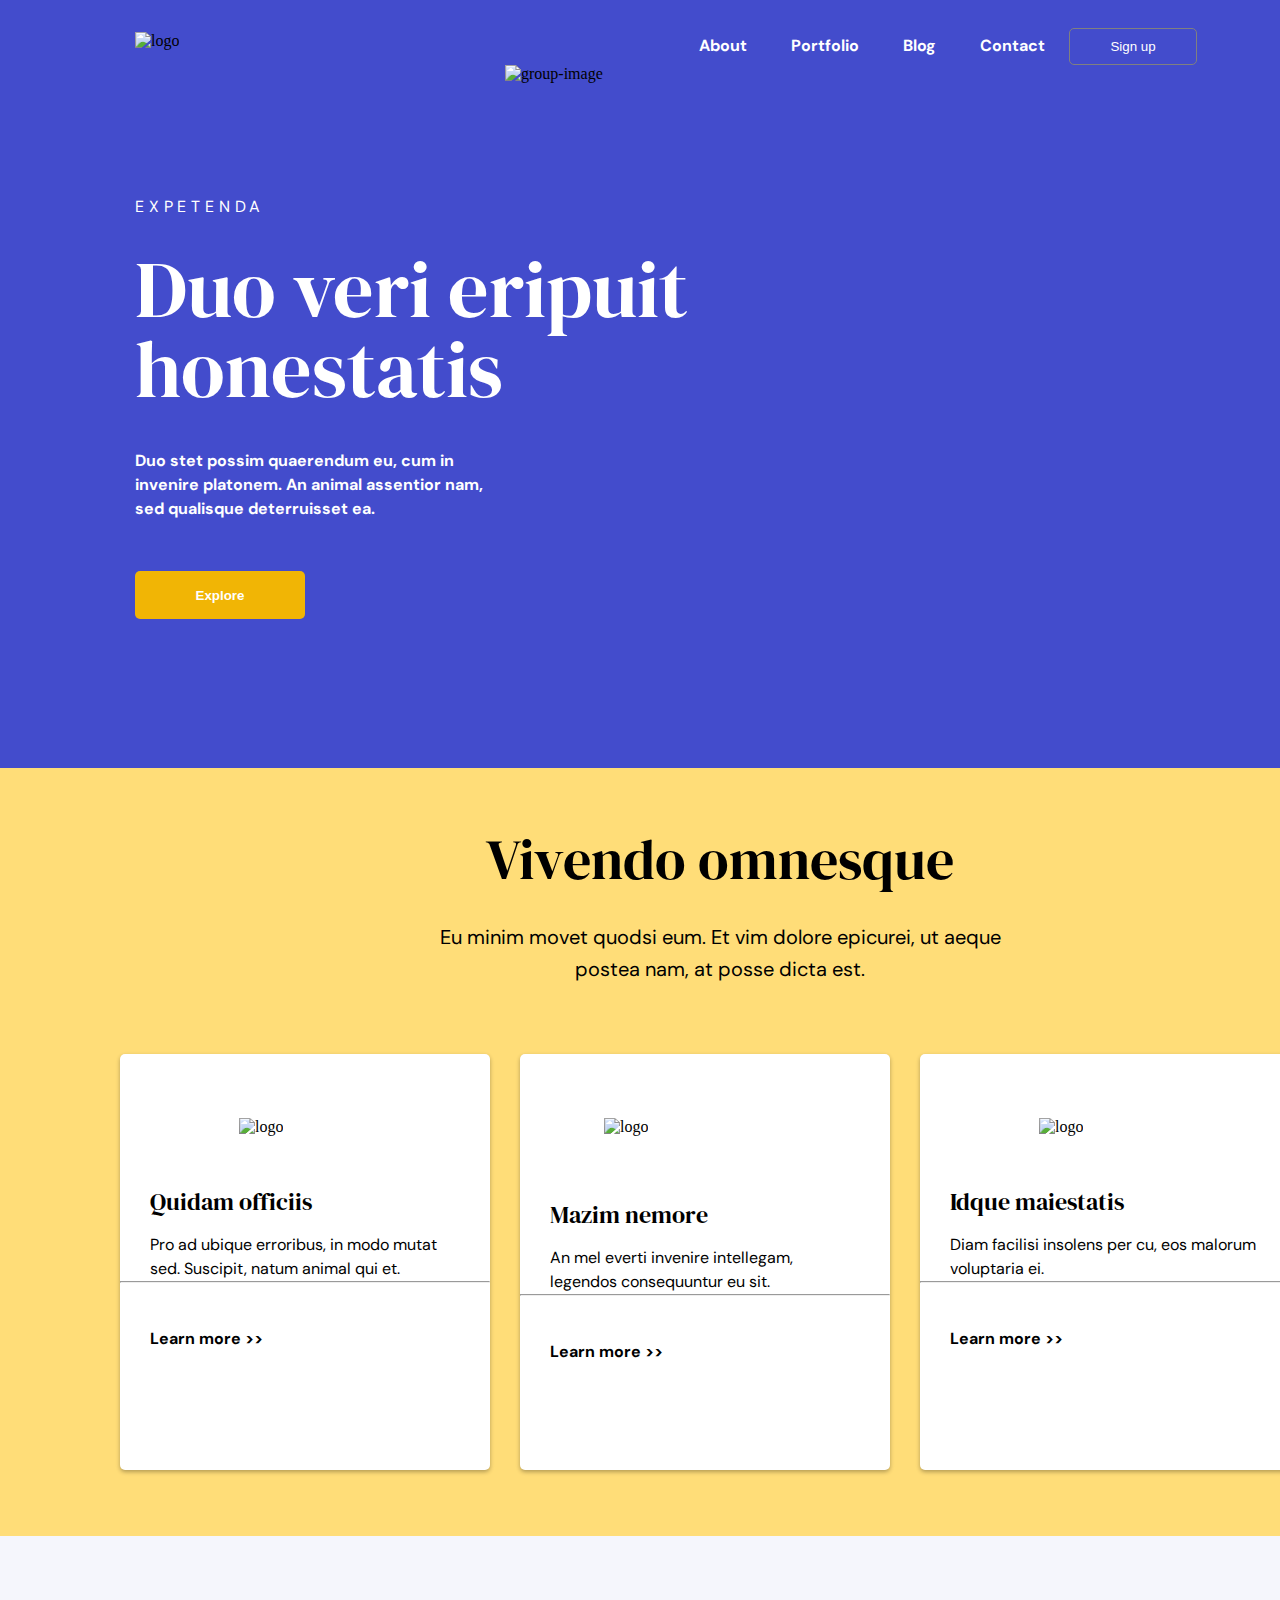
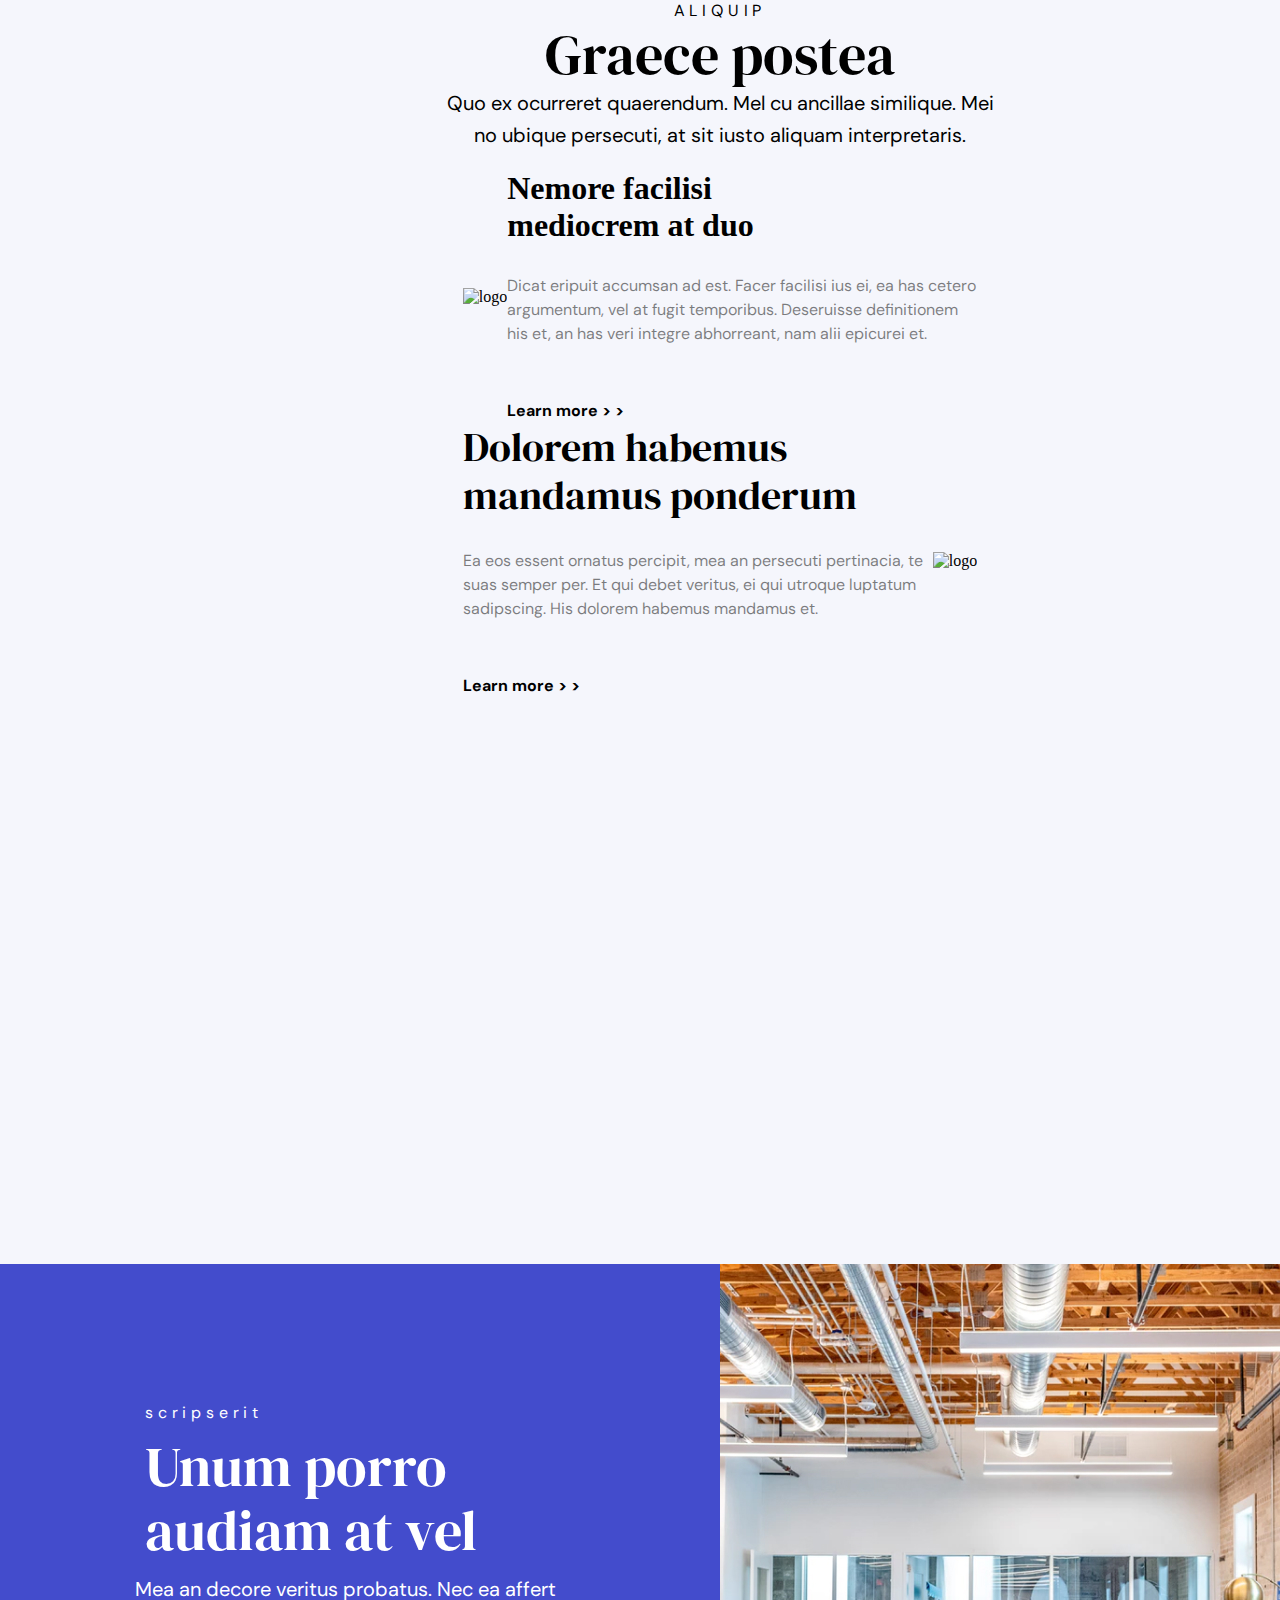
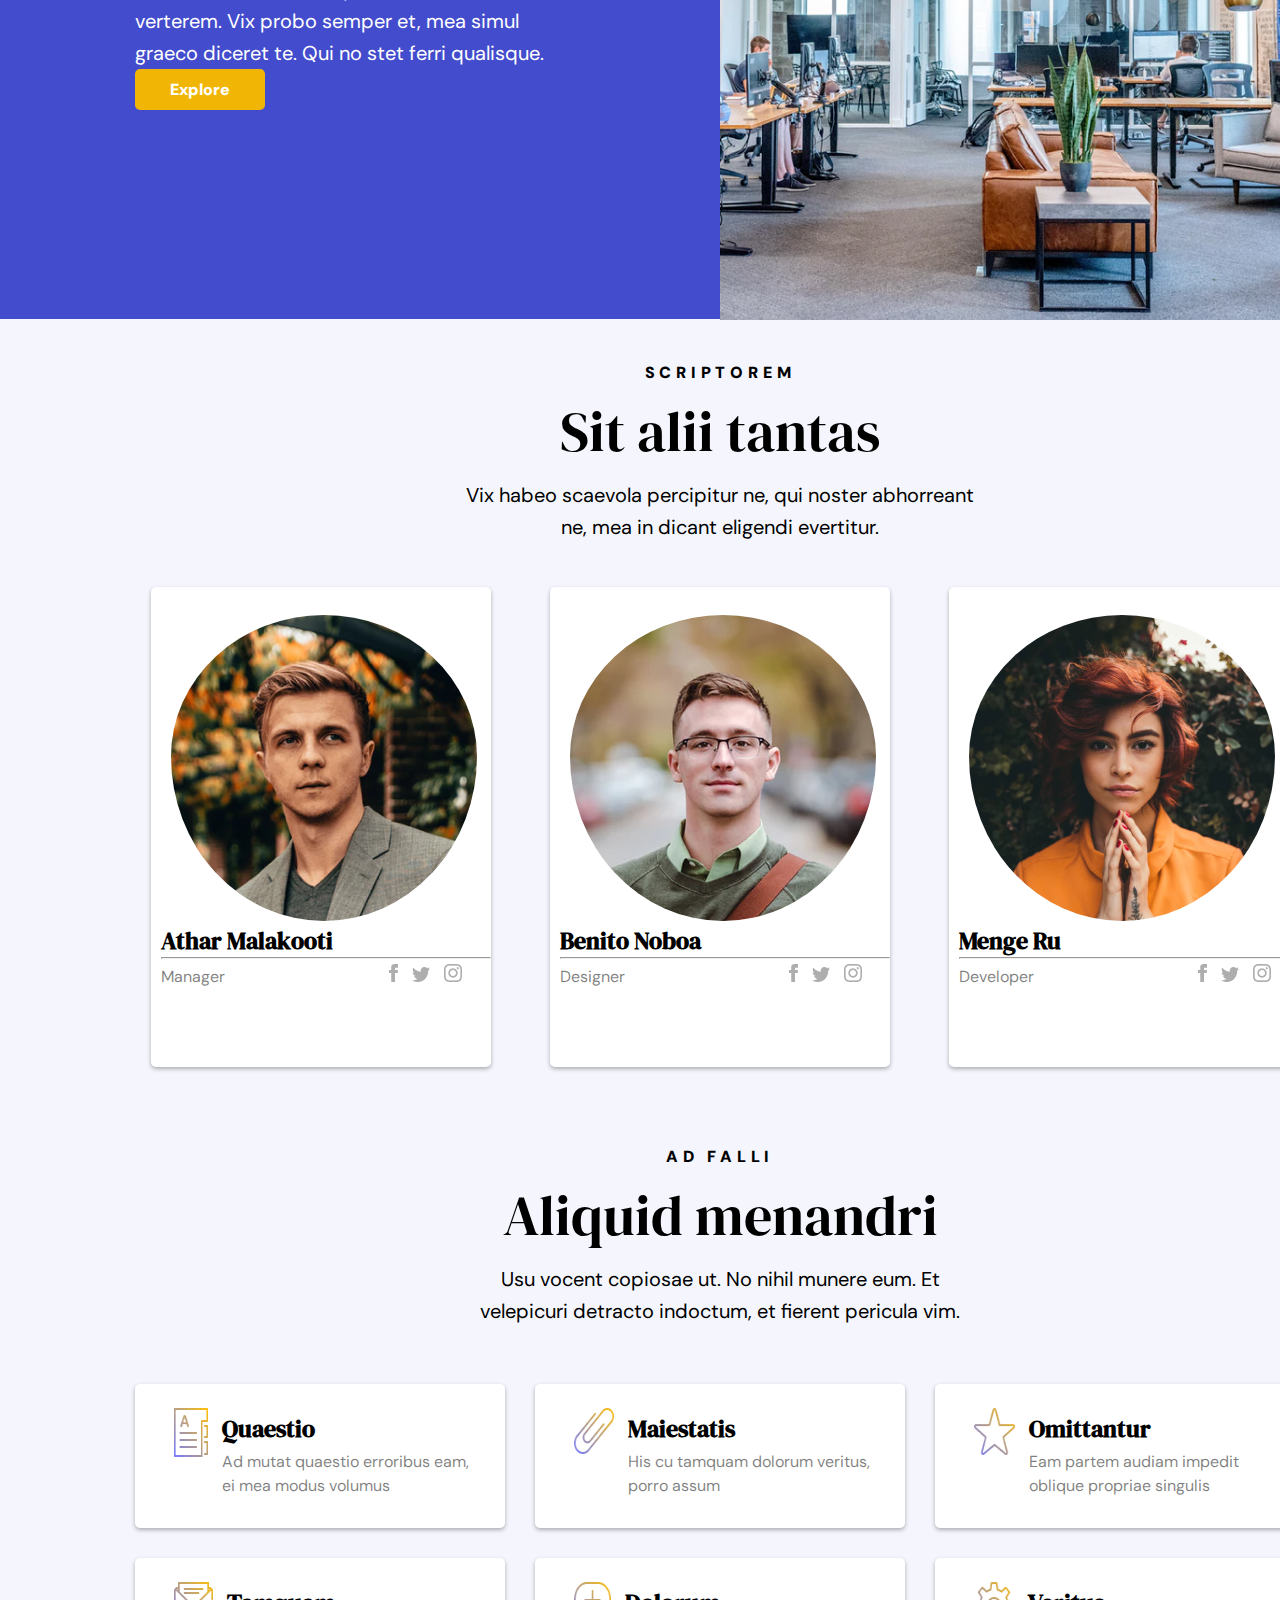
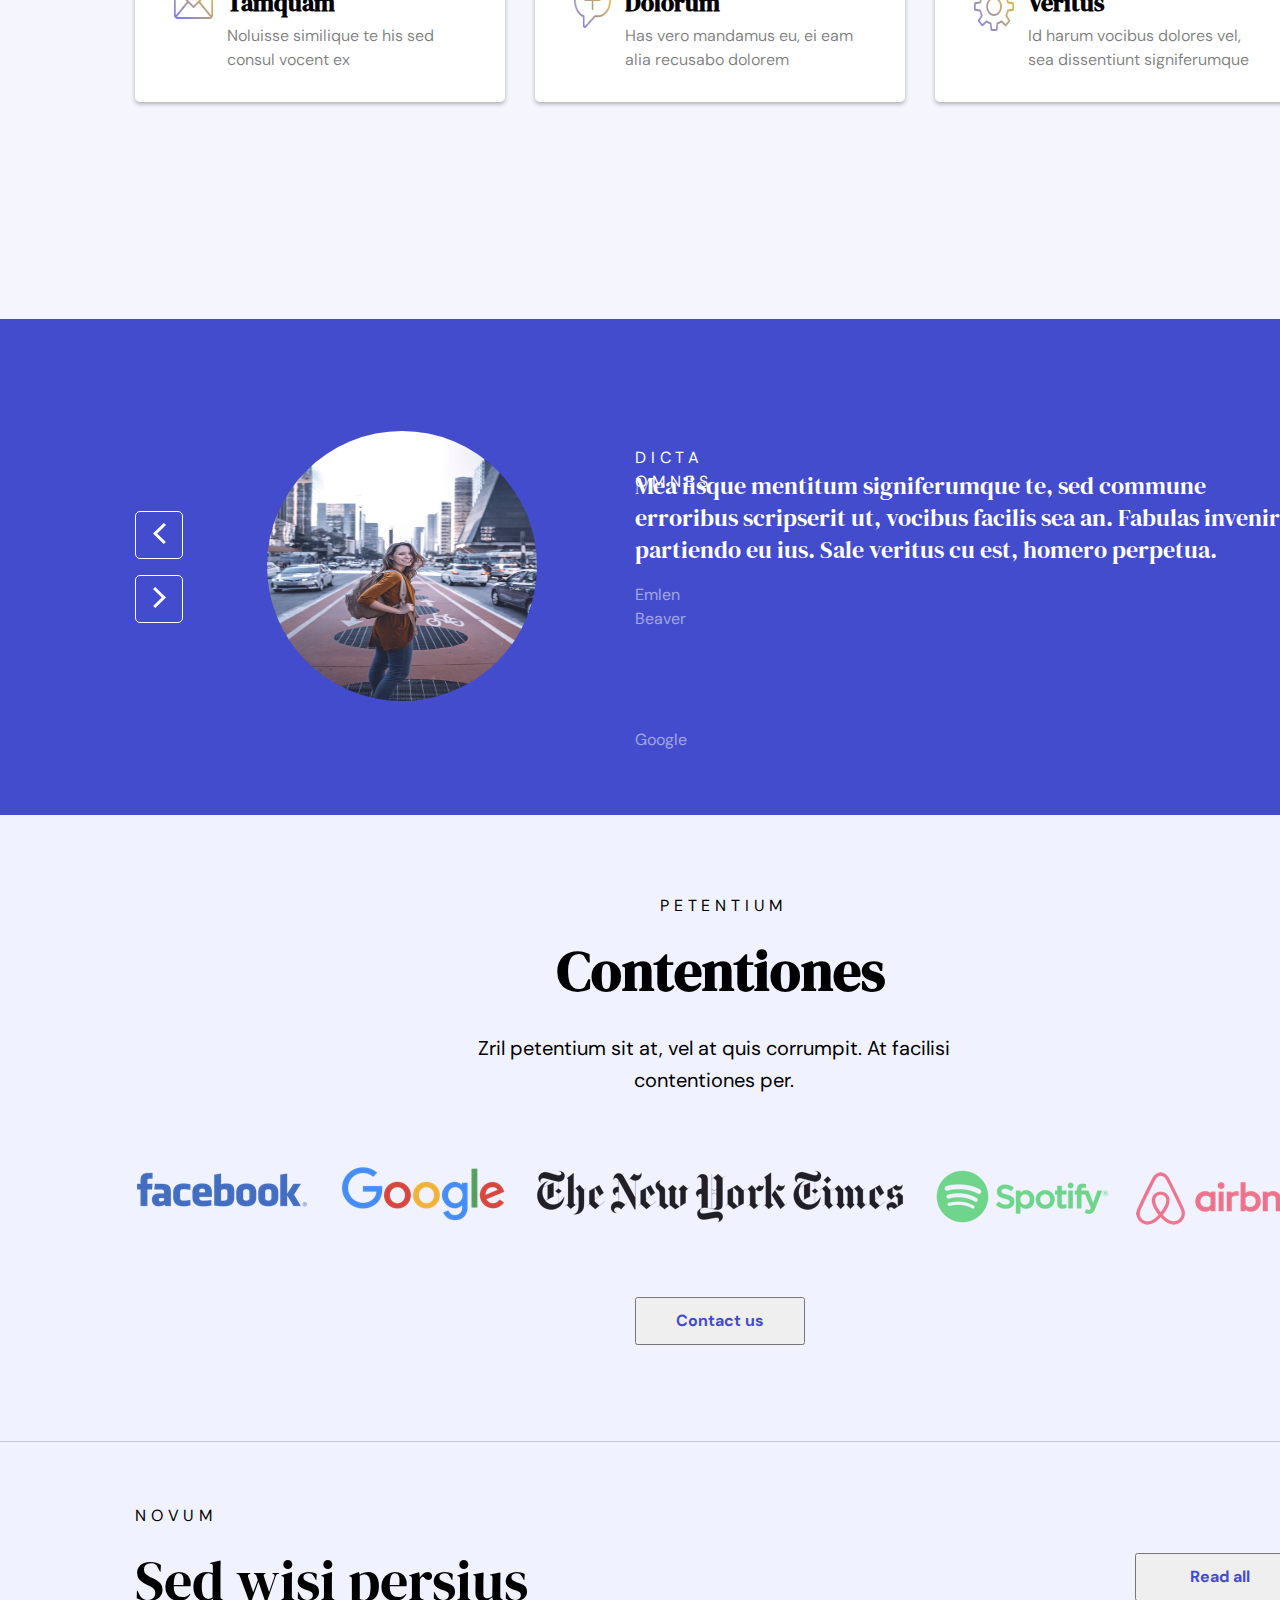
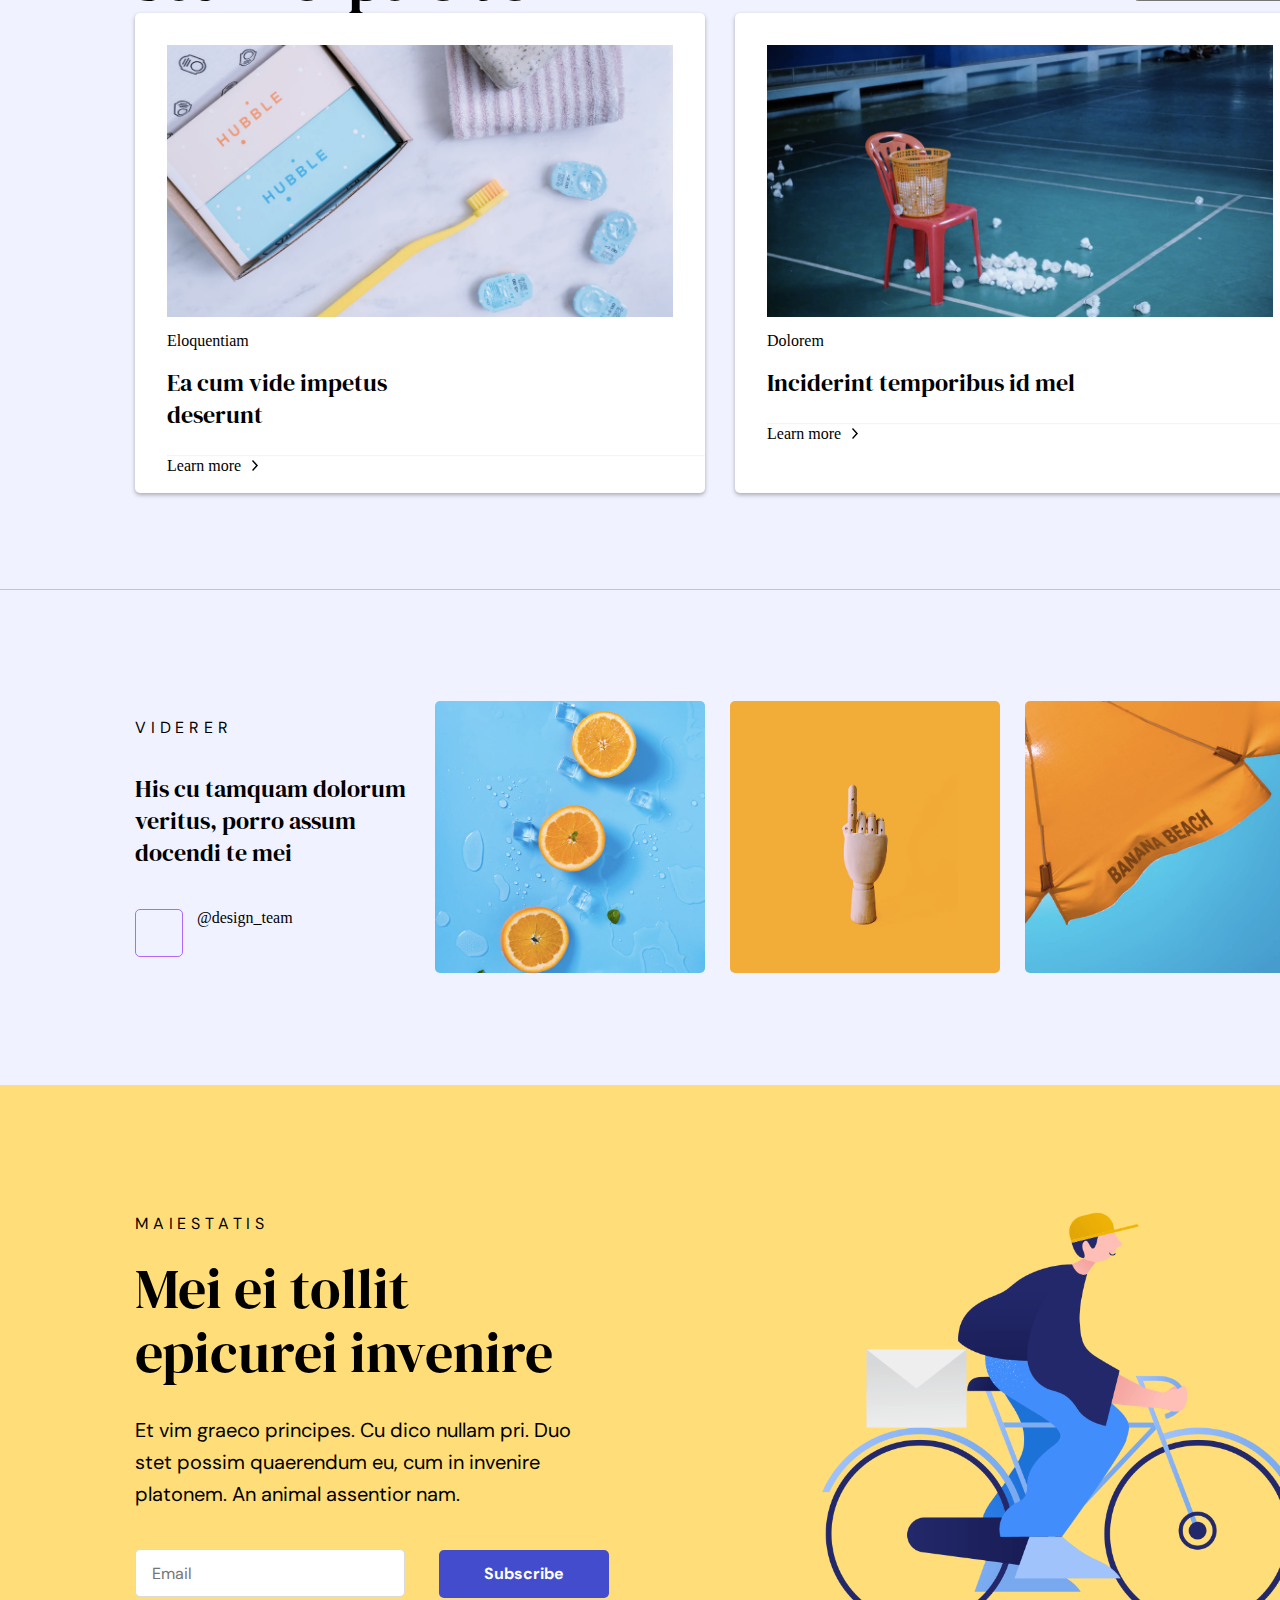
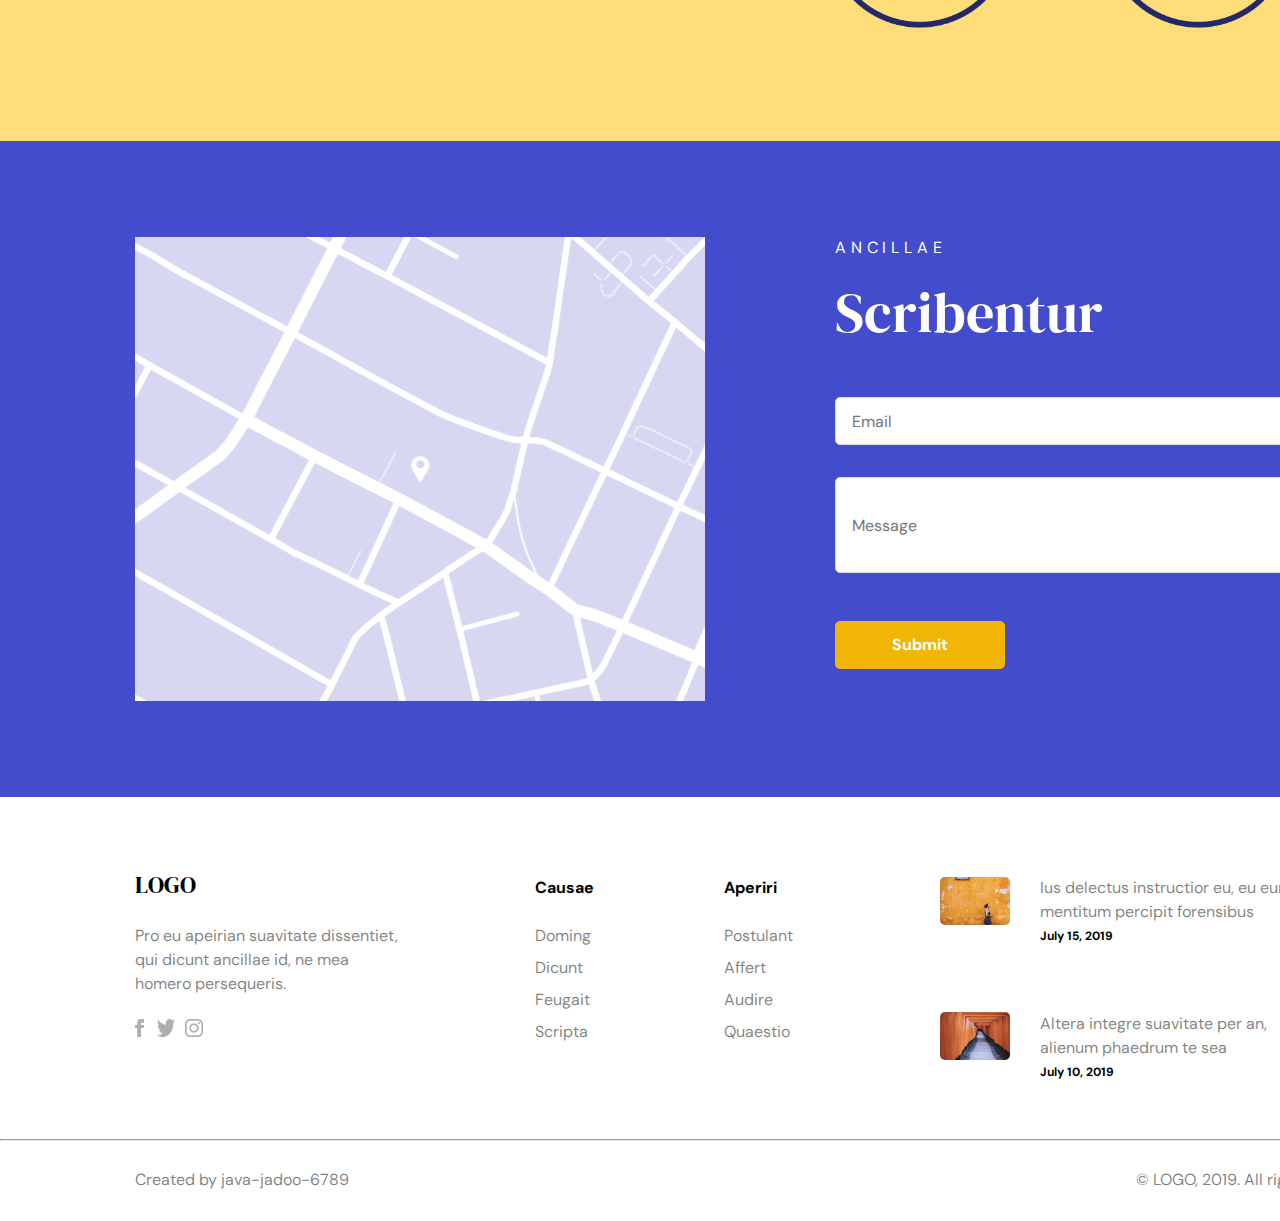
==== commit fdfe2a6b: "1" ====
--- a/Figma/index.html
+++ b/Figma/index.html
@@ -23,105 +23,108 @@
 
 <body>
   <!--first-section-->
-  <!--Navigation-Bar-->
-  <section id="first-section">
-    <div id="nav">
-      <img class="logo" src="./images/Disha/LOGO.png" alt="logo" />
-      <div id="nav-link">
-        <a href="#">About </a>
-        <a href="#">Portfolio </a>
-        <a href="#">Blog </a>
-        <a href="#">Contact</a>
-        <button>Sign up</button>
-      </div>
-    </div>
-    <!--Below-Nav Blue Box-->
-    <div id="below-nav">
-      <div>
-        <h5>EXPETENDA</h5>
-        <h1>Duo veri eripuit <br />honestatis</h1>
-        <p>
-          Duo stet possim quaerendum eu, cum in invenire platonem. An animal
-          assentior nam, sed qualisque deterruisset ea.
-        </p>
-        <button>Explore</button>
-      </div>
-
-      <div id="group-image">
-        <img class="logo" src="./images/Disha/clip-1.png" alt="logo" />
-      </div>
-    </div>
-  </section>
-  <!--Second-section-->
-  <section id="second-section">
-    <h2>Vivendo omnesque</h2>
-    <p>
-      Eu minim movet quodsi eum. Et vim dolore epicurei, ut aeque postea nam,
-      at posse dicta est.
-    </p>
-    <div id="boxes">
-      <div class="box" id="box1">
-        <img class="logo" src="./images/Disha/Combined Shape.svg" alt="logo" />
-        <h5>Quidam officiis</h5>
-        <h6>
-          Pro ad ubique erroribus, in modo mutat sed. Suscipit, natum animal
-          qui et.
-        </h6>
-        <hr />
-        <h4>Learn more &gt;&gt;</h4>
-      </div>
-      <div class="box" id="box2">
-        <img class="logo" src="./images/Disha/Combined Shape (1).svg" alt="logo" />
-        <h5>Mazim nemore</h5>
-        <h6>
-          An mel everti invenire intellegam, legendos consequuntur eu sit.
-
-        </h6>
-        <hr />
-        <h4>Learn more &gt;&gt;</h4>
-      </div>
-      <div class="box" id="box3">
-        <img class="logo" src="./images/Disha/Combined Shape (2).svg" alt="logo" />
-        <h5>Idque maiestatis
-        </h5>
-        <h6>
-          Diam facilisi insolens per cu, eos malorum voluptaria ei.
-        </h6>
-        <hr />
-        <h4>Learn more &gt;&gt;</h4>
-      </div>
-    </div>
-  </section>
-  <!--third-section-->
-  <section id="third-section">
-    <p>aliquip</p>
-    <h3>Graece postea</h3>
-    <h6>Quo ex ocurreret quaerendum. Mel cu ancillae similique. Mei no ubique persecuti, at sit iusto aliquam
-      interpretaris.</h6>
-    <div id="disha">
-      <div id="1st-image">
-        <img class="logo" src="./images/Disha/clip-list-is-empty.png" alt="logo" />
-      </div>
-      <div>
-        <h1>Nemore facilisi<br> mediocrem at duo</h1>
-        <h4>Dicat eripuit accumsan ad est. Facer facilisi ius ei, ea has cetero argumentum, vel at fugit temporibus.
-          Deseruisse definitionem his et, an has veri integre abhorreant, nam alii epicurei et.</h4>
-        <h5>Learn more &gt; &gt;</h5>
-      </div>
-    </div>
-    <div id="paltani">
-      <div id="2nd-image">
-        <h1>Dolorem habemus<br> mandamus ponderum</h1>
-        <h4>Ea eos essent ornatus percipit, mea an persecuti pertinacia, te suas semper per. Et qui debet veritus, ei
-          qui utroque luptatum sadipscing. His dolorem habemus mandamus et.</h4>
-        <h5>Learn more &gt; &gt;</h5>
-      </div>
-      <div>
-        <img class="logo" src="./images/Disha/clip-no-messages.png" alt="logo" />
-      </div>
-
-    </div>
-  </section>
+    <!--Navigation-Bar-->
+    <section id="first-section">
+      <div id="nav">
+        <img class="logo" src="./LOGO.png" alt="logo" />
+        <div id="nav-link">
+          <a href="#">About </a>
+          <a href="#">Portfolio </a>
+          <a href="#">Blog </a>
+          <a href="#">Contact</a>
+          <button>Sign up</button>
+        </div>
+        <div id="hamburger">
+          <div class="ham"></div>
+        <div class="burger"></div>
+        <div class="icon"></div>
+        </div>
+        
+      </div>
+      <!--Below-Nav Blue Box-->
+      <div id="below-nav">
+        <div>
+          <h5>EXPETENDA</h5>
+          <h1>Duo veri eripuit <br />honestatis</h1>
+          <p>
+            Duo stet possim quaerendum eu, cum in invenire platonem. An animal
+            assentior nam, sed qualisque deterruisset ea.
+          </p>
+          <button>Explore</button>
+        </div>
+
+        <div id="group-image">
+          <img class="logo" src="./clip-1.png" alt="group-image" />
+        </div>
+      </div>
+    </section>
+    <!--Second-section-->
+    <section id="second-section">
+      <h2>Vivendo omnesque</h2>
+      <p>
+        Eu minim movet quodsi eum. Et vim dolore epicurei, ut aeque postea nam,
+        at posse dicta est.
+      </p>
+      <div id="boxes">
+        <div class="box" id="box1">
+          <img class="logo" src="./Combined Shape.svg" alt="logo" />
+          <h5>Quidam officiis</h5>
+          <h6>
+            Pro ad ubique erroribus, in modo mutat sed. Suscipit, natum animal
+            qui et.
+          </h6>
+          <hr />
+          <h4>Learn more &gt;&gt;</h4>
+        </div>
+        <div class="box" id="box2">
+          <img class="logo" src="./Combined Shape (1).svg" alt="logo" />
+          <h5>Mazim nemore</h5>
+          <h6>
+            An mel everti invenire intellegam, legendos consequuntur eu sit.
+
+          </h6>
+          <hr />
+          <h4>Learn more &gt;&gt;</h4>
+        </div>
+        <div class="box" id="box3">
+          <img class="logo" src="./Combined Shape (2).svg" alt="logo" />
+          <h5>Idque maiestatis
+          </h5>
+          <h6>
+            Diam facilisi insolens per cu, eos malorum voluptaria ei.
+          </h6>
+          <hr />
+          <h4>Learn more &gt;&gt;</h4>
+        </div>
+      </div>
+    </section> 
+    <!--third-section-->
+     <section id="third-section">
+      <p>aliquip</p>
+      <h3>Graece postea</h3>
+      <h6>Quo ex ocurreret quaerendum. Mel cu ancillae similique. Mei no ubique persecuti, at sit iusto aliquam interpretaris.</h6>
+      <div id="disha">
+        <div id="1st-image">
+          <img class="logo" src="./clip-list-is-empty.png" alt="logo" />
+          </div>
+          <div>
+          <h1>Nemore facilisi<br> mediocrem at duo</h1>
+          <h4>Dicat eripuit accumsan ad est. Facer facilisi ius ei, ea has cetero argumentum, vel at fugit temporibus. Deseruisse definitionem his et, an has veri integre abhorreant, nam alii epicurei et.</h4>
+          <h5>Learn more &gt; &gt;</h5>
+         </div>
+      </div>
+      <div id="paltani">
+        <div id="2nd-image">
+          <h1>Dolorem habemus<br> mandamus ponderum</h1>
+          <h4>Ea eos essent ornatus percipit, mea an persecuti pertinacia, te suas semper per. Et qui debet veritus, ei qui utroque luptatum sadipscing. His dolorem habemus mandamus et.</h4>
+          <h5>Learn more &gt; &gt;</h5>
+          </div>
+          <div>
+          <img class="logo" src="./clip-no-messages.png" alt="logo" />
+         </div>
+
+      </div>
+          </section>
 
   <!-- payal  -->
   <div class="p_box1">
--- a/Figma/styles.css
+++ b/Figma/styles.css
@@ -9,6 +9,9 @@
   height: 768px;
   flex-shrink: 0;
   background-color: #434CCC;
+}
+#first-section #hamburger {
+  display: none;
 }
 #first-section #nav {
   display: flex;
@@ -287,6 +290,253 @@
   line-height: 24px;
 }
 
+@media all and (max-width: 375px) {
+  #first-section {
+    width: 375px;
+    height: 768px;
+  }
+  #first-section #hamburger {
+    display: block;
+  }
+  #first-section #nav {
+    display: flex;
+  }
+  #first-section #nav #nav-link {
+    display: none;
+  }
+  #first-section #nav img {
+    margin-left: 14px;
+  }
+  #first-section #below-nav {
+    display: block;
+  }
+  #first-section #below-nav #group-image {
+    margin-bottom: 50px;
+  }
+  #first-section #below-nav #group-image img {
+    height: 358px;
+    width: 537px;
+    margin-left: -90px;
+    margin-top: -40px;
+  }
+  #first-section div h5 {
+    margin-top: 21px;
+    margin-left: 14px;
+    margin-left: 14px;
+  }
+  #first-section div h1 {
+    margin-top: 1px;
+    margin-left: 14px;
+  }
+  #first-section div p {
+    margin-top: 250px;
+    margin-left: 14px;
+  }
+  #first-section div button {
+    margin-top: 20px;
+    margin-left: 14px;
+  }
+}
+@media all and (max-width: 375px) {
+  #second-section {
+    width: 375px;
+    height: 1632px;
+  }
+  #second-section h2 {
+    text-align: center;
+    font-family: "DM Serif Display";
+    font-size: 40px;
+    font-style: normal;
+    font-weight: 400;
+    line-height: 48px;
+  }
+  #second-section p {
+    width: 346px;
+    height: 101px;
+    text-align: center;
+    font-family: "DM Sans";
+    font-size: 20px;
+    font-style: normal;
+    font-weight: 400;
+    line-height: 32px;
+    margin-left: 15px;
+  }
+  #second-section #boxes {
+    display: block;
+  }
+  #second-section #boxes .box {
+    width: 340px;
+    height: 416px;
+    margin-left: 15px;
+    margin-top: 35px;
+  }
+}
+@media all and (max-width: 375px) {
+  #third-section {
+    width: 375px;
+    height: 1660px;
+  }
+  #third-section p {
+    color: var(--Text_Black, #000);
+    text-align: center;
+    /* H5 */
+    font-family: "DM Sans";
+    font-size: 16px;
+    font-style: normal;
+    font-weight: 400;
+    line-height: 24px;
+    /* 150% */
+    letter-spacing: 4.8px;
+    text-transform: uppercase;
+  }
+  #third-section h3 {
+    color: var(--Text_Black, #000);
+    text-align: center;
+    /* H3 */
+    font-family: "DM Serif Display";
+    font-size: 40px;
+    font-style: normal;
+    font-weight: 400;
+    line-height: 48px;
+    /* 120% */
+  }
+  #third-section h6 {
+    width: 346px;
+    height: 135px;
+    flex-shrink: 0;
+    color: var(--Text_Black, #000);
+    text-align: center;
+    /* Text_Big */
+    font-family: "DM Sans";
+    font-size: 20px;
+    font-style: normal;
+    font-weight: 400;
+    line-height: 32px;
+    /* 160% */
+    margin-left: 15px;
+  }
+  #third-section #disha {
+    display: block;
+  }
+  #third-section #disha div img {
+    margin-left: -70px;
+    height: 400px;
+    width: 500px;
+  }
+  #third-section #disha img {
+    width: 594px;
+    height: 396px;
+    flex-shrink: 0;
+    margin-right: 10px;
+  }
+  #third-section #disha h1 {
+    color: var(--Text_Black, #000);
+    /* H4 */
+    font-family: "DM Serif Display";
+    font-size: 24px;
+    font-style: normal;
+    font-weight: 400;
+    line-height: 32px;
+    /* 133.333% */
+    margin-left: 20px;
+  }
+  #third-section #disha h4 {
+    width: 346px;
+    height: 94px;
+    flex-shrink: 0;
+    color: var(--text-black-50, rgba(0, 0, 0, 0.5));
+    /* Text_Gray */
+    font-family: "DM Sans";
+    font-size: 16px;
+    font-style: normal;
+    font-weight: 400;
+    line-height: 24px;
+    /* 150% */
+    margin-left: 20px;
+  }
+  #third-section #disha h5 {
+    color: var(--Text_Black, #000);
+    font-family: "DM Sans";
+    font-size: 16px;
+    font-style: normal;
+    font-weight: 700;
+    line-height: 24px;
+    margin-top: 10px;
+    margin-left: 20px;
+  }
+  #third-section #paltani {
+    display: block;
+  }
+  #third-section #paltani h1 {
+    color: var(--Text_Black, #000);
+    /* H4 */
+    font-family: "DM Serif Display";
+    font-size: 24px;
+    font-style: normal;
+    font-weight: 400;
+    line-height: 32px;
+    /* 133.333% */
+    margin-top: 30px;
+    margin-left: 20px;
+  }
+  #third-section #paltani h4 {
+    width: 346px;
+    height: 104px;
+    flex-shrink: 0;
+    color: var(--text-black-50, rgba(0, 0, 0, 0.5));
+    /* Text_Gray */
+    font-family: "DM Sans";
+    font-size: 16px;
+    font-style: normal;
+    font-weight: 400;
+    line-height: 24px;
+    /* 150% */
+    margin-left: 20px;
+  }
+  #third-section #paltani h5 {
+    color: var(--Text_Black, #000);
+    /* Text */
+    font-family: "DM Sans";
+    font-size: 16px;
+    font-style: normal;
+    font-weight: 700;
+    line-height: 24px;
+    /* 150% */
+    margin-top: 10px;
+    margin-left: 20px;
+  }
+  #third-section #paltani div img {
+    margin-left: -70px;
+    height: 400px;
+    width: 500px;
+  }
+}
+@media all and (max-width: 375px) {
+  #first-section #hamburger {
+    display: block;
+    margin-top: 10px;
+  }
+  #first-section #hamburger .ham {
+    height: 2px;
+    width: 40px;
+    border: 2px solid white;
+    margin-left: 150px;
+  }
+  #first-section #hamburger .burger {
+    height: 2px;
+    width: 40px;
+    border: 2px solid white;
+    margin-top: 5px;
+    margin-left: 150px;
+  }
+  #first-section #hamburger .icon {
+    height: 2px;
+    width: 40px;
+    border: 2px solid white;
+    margin-top: 5px;
+    margin-left: 150px;
+  }
+}
 * {
   margin: 0;
   padding: 0;
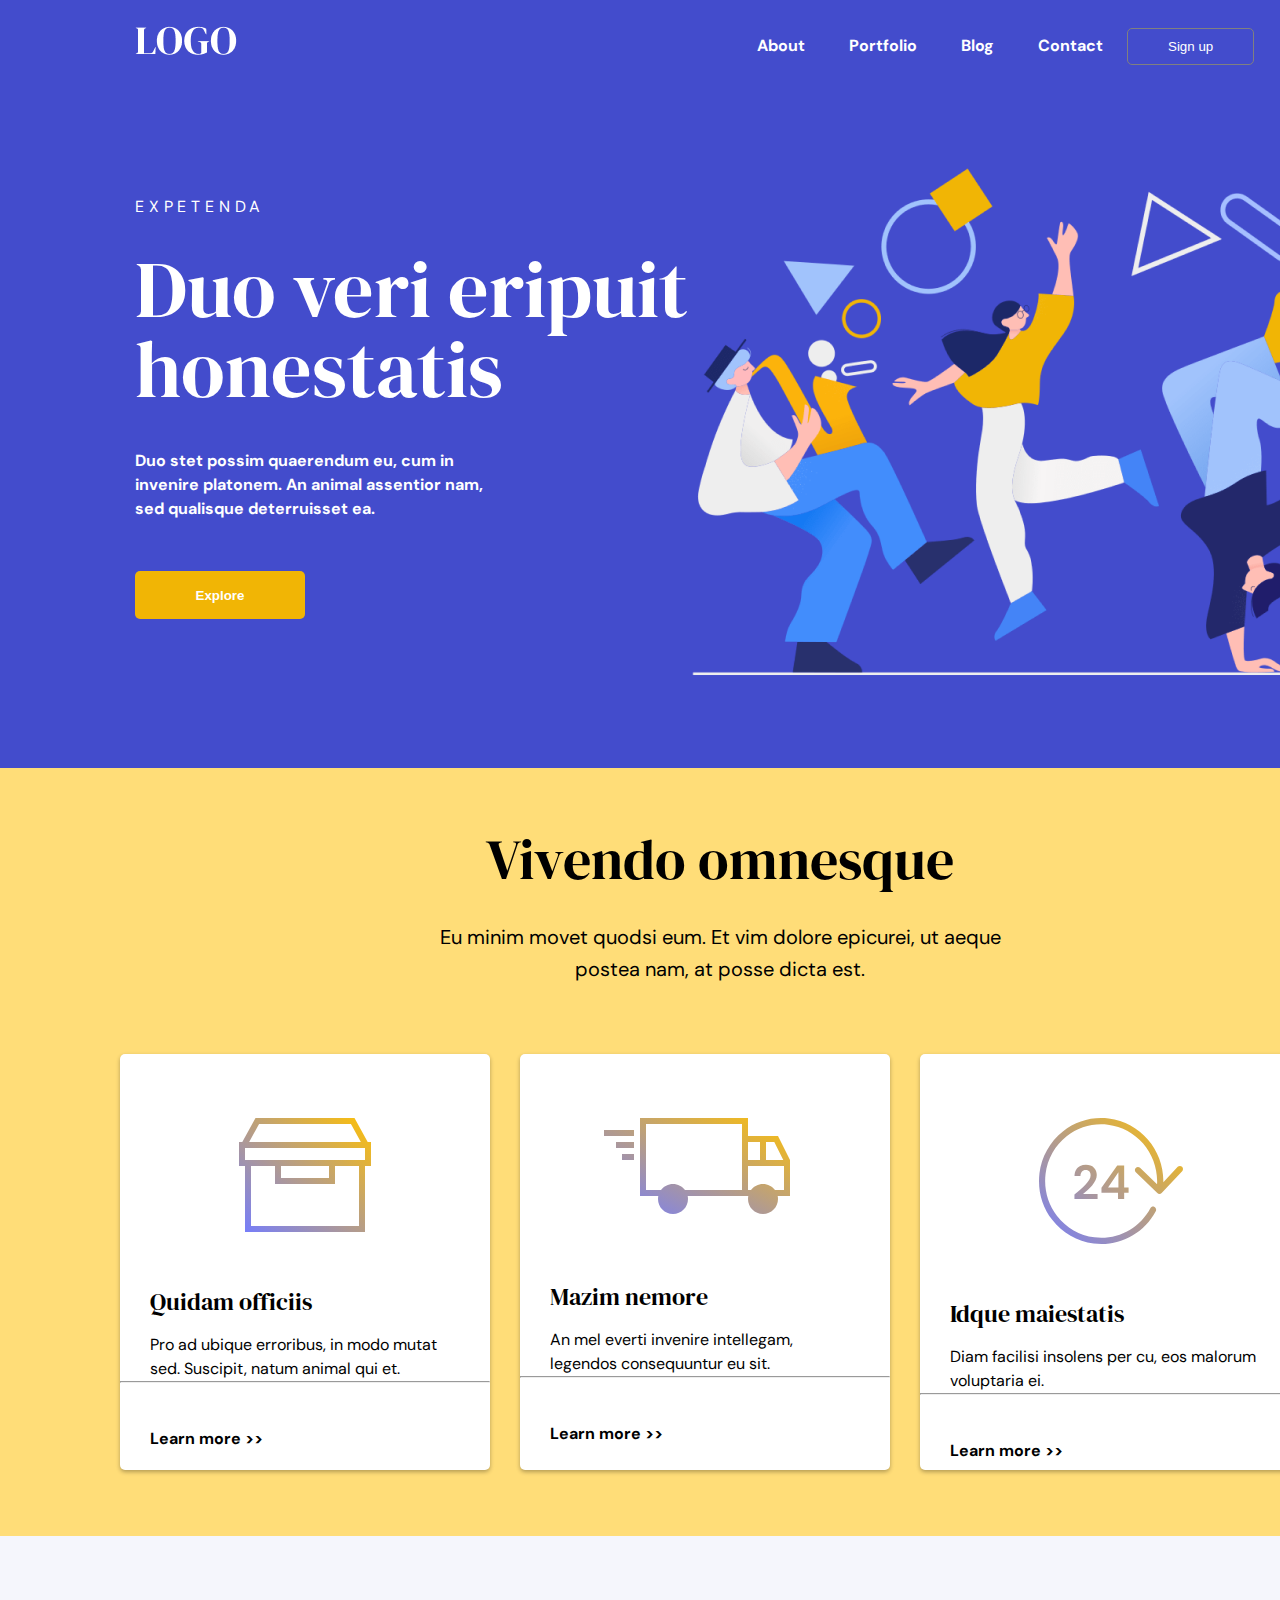
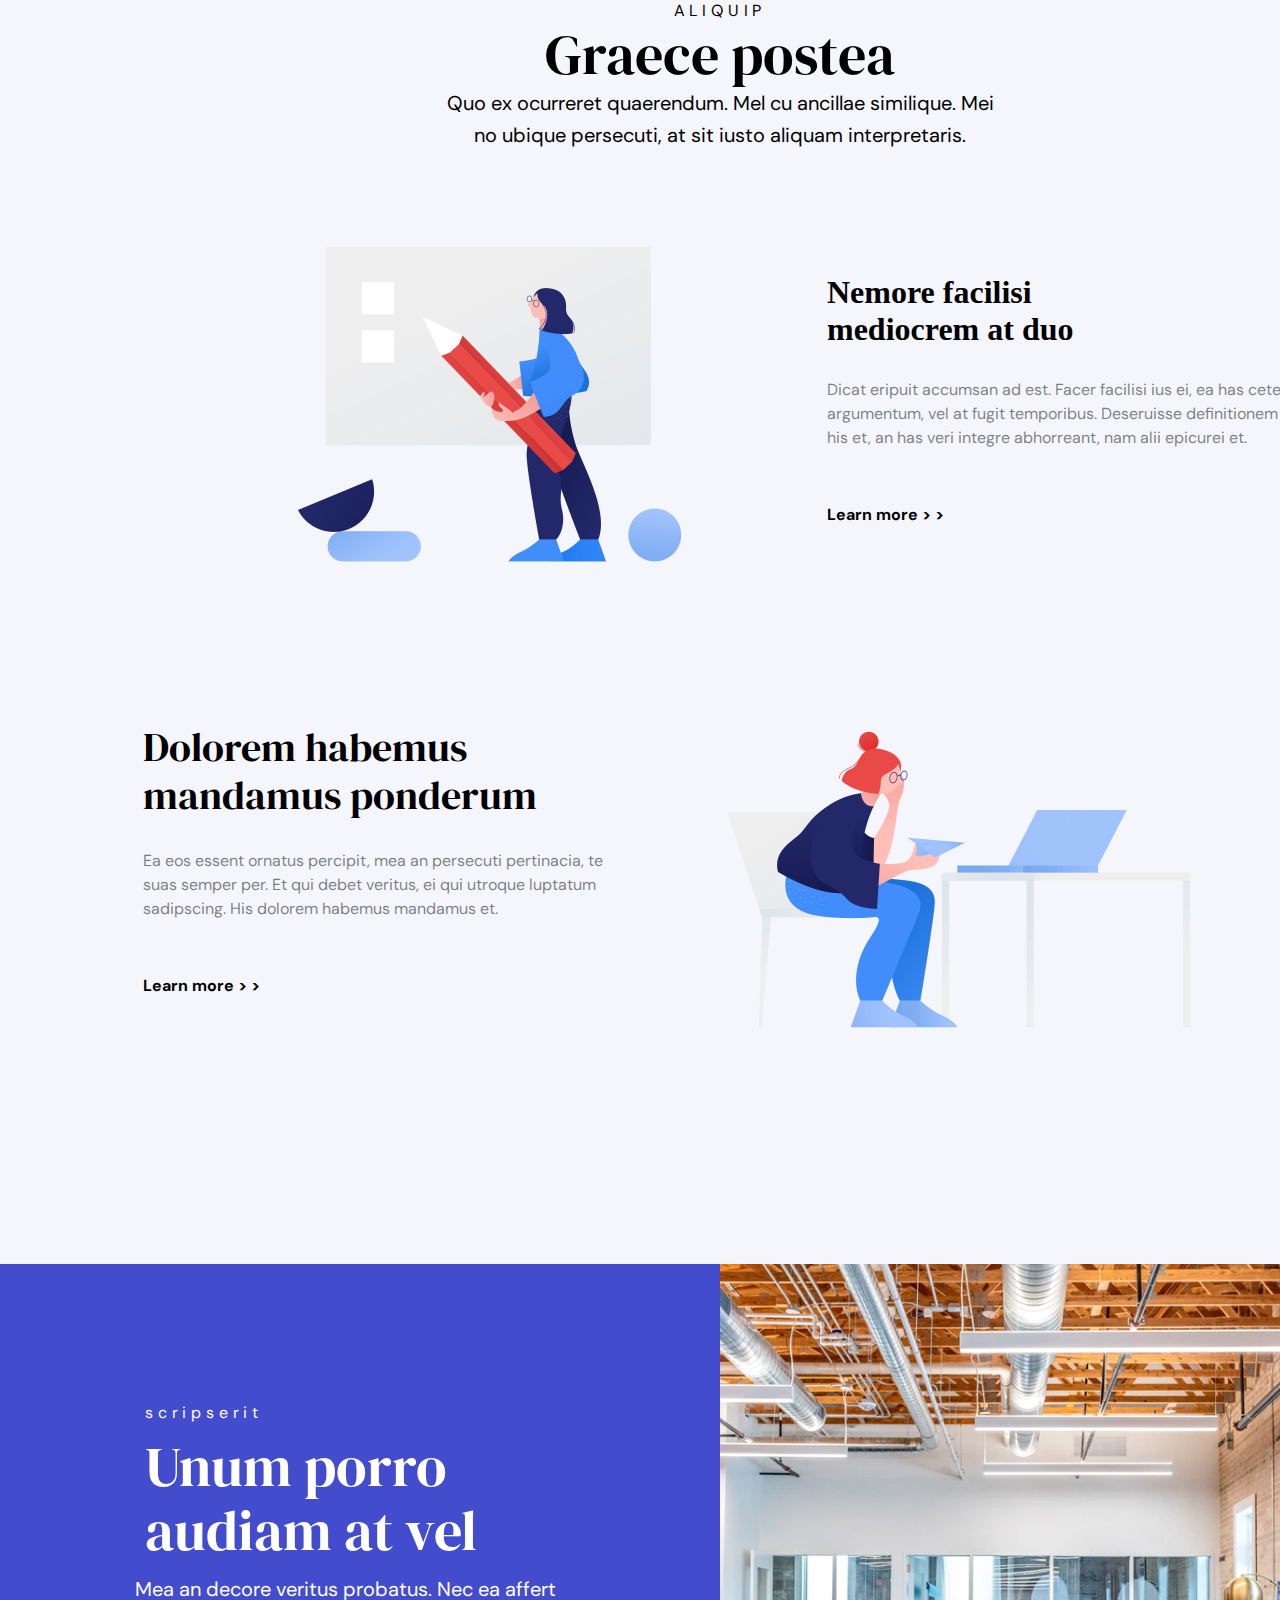
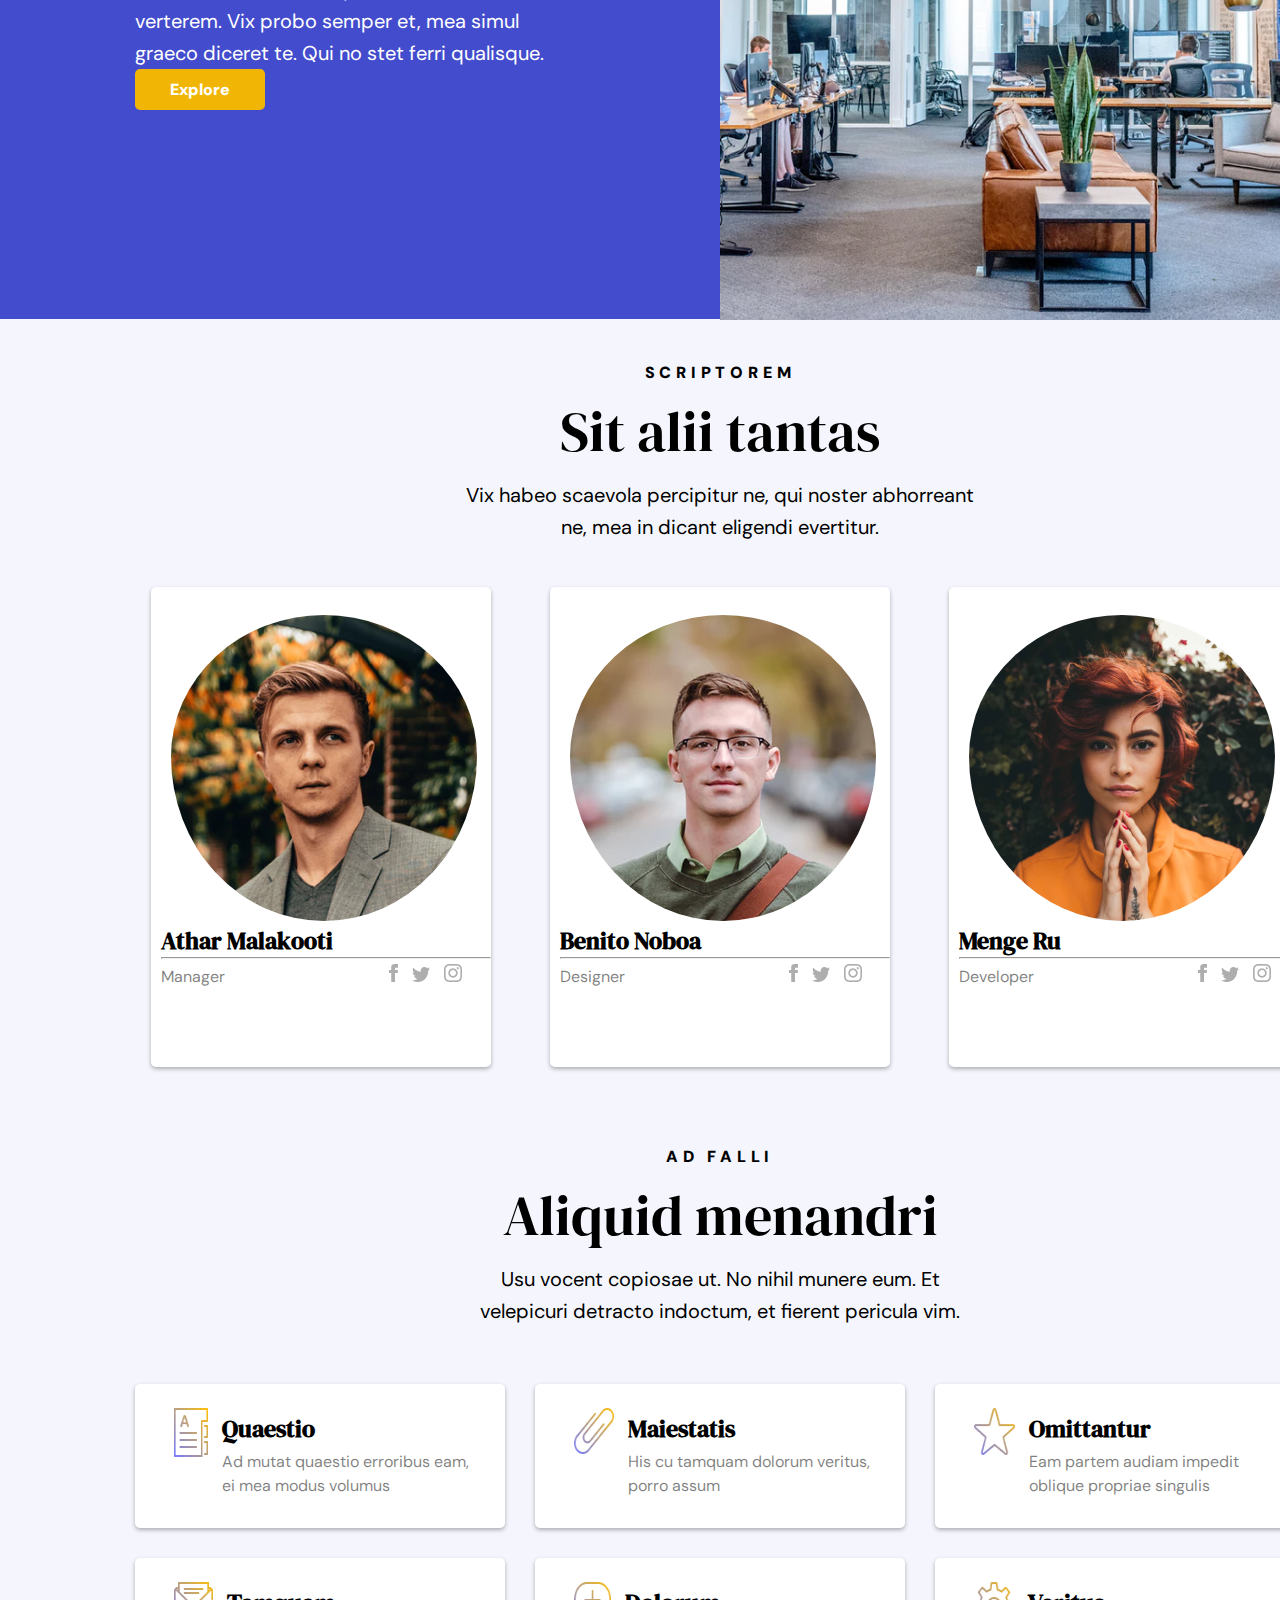
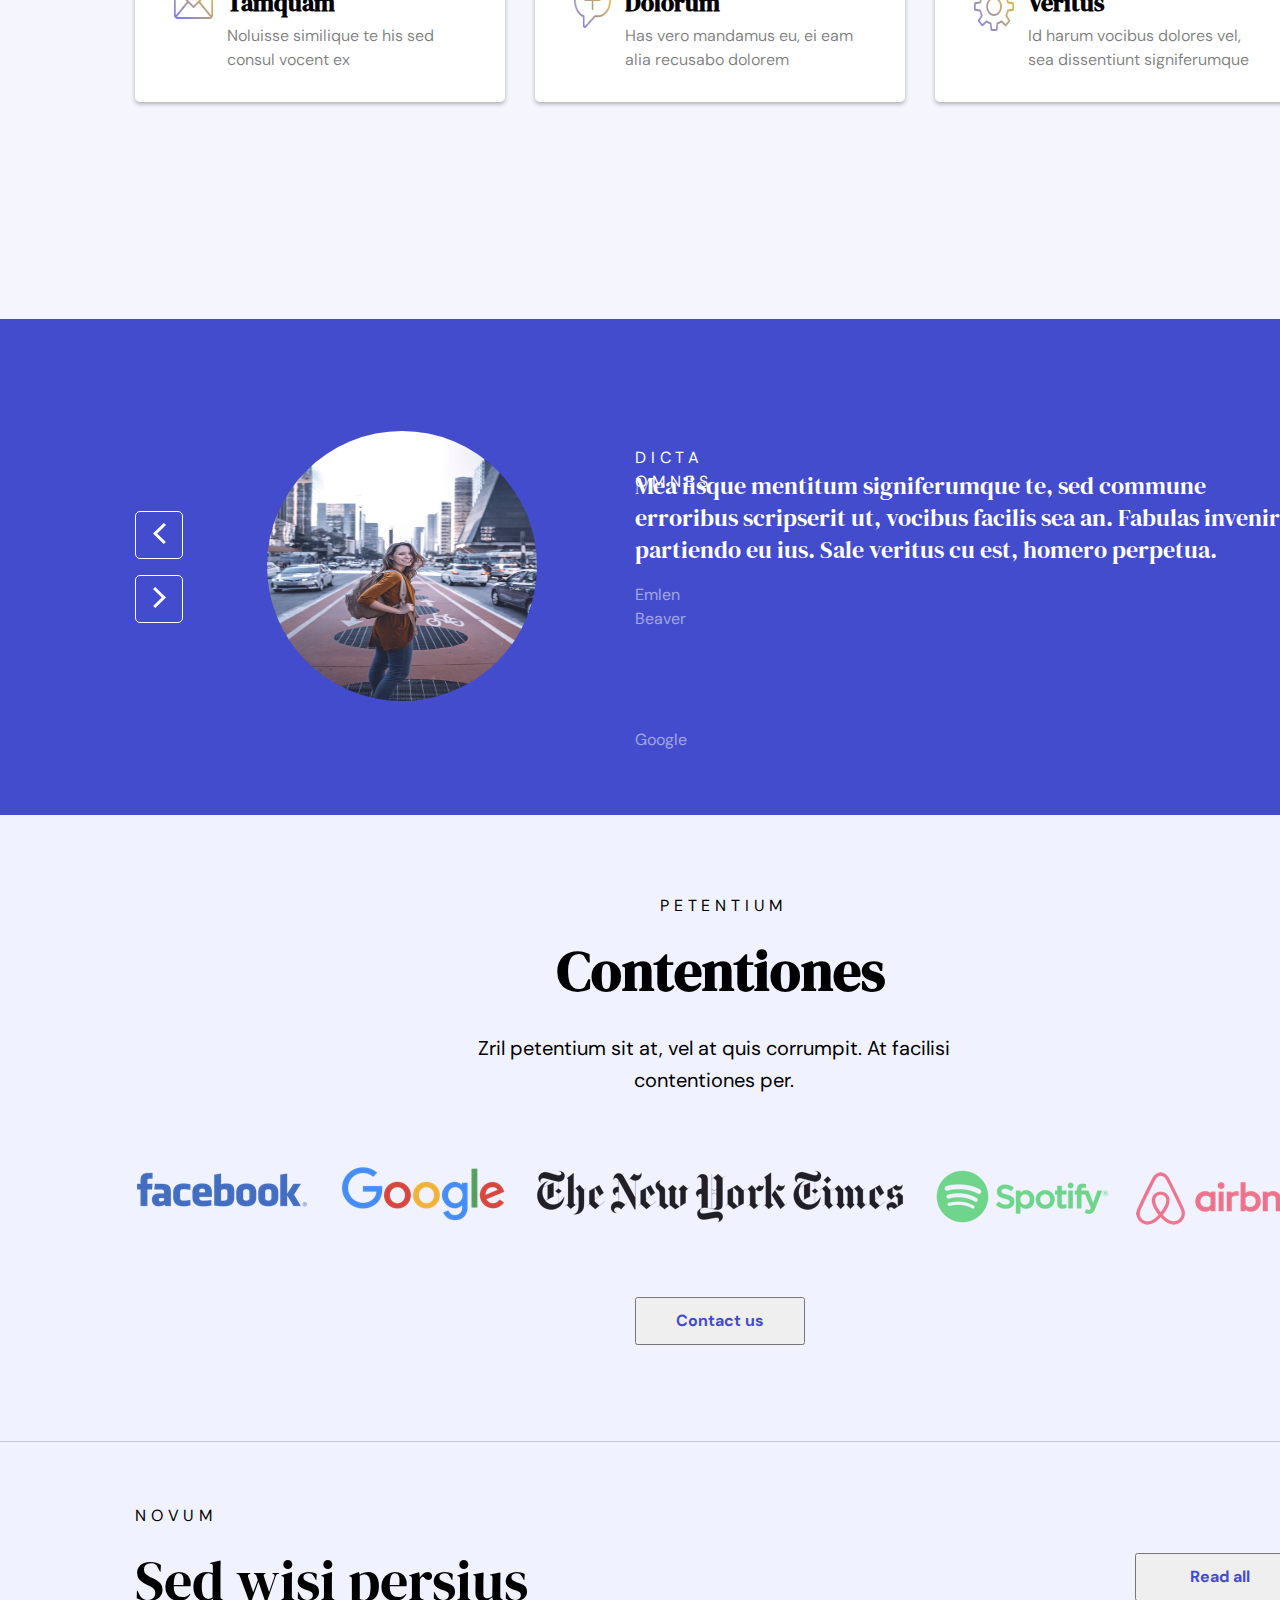
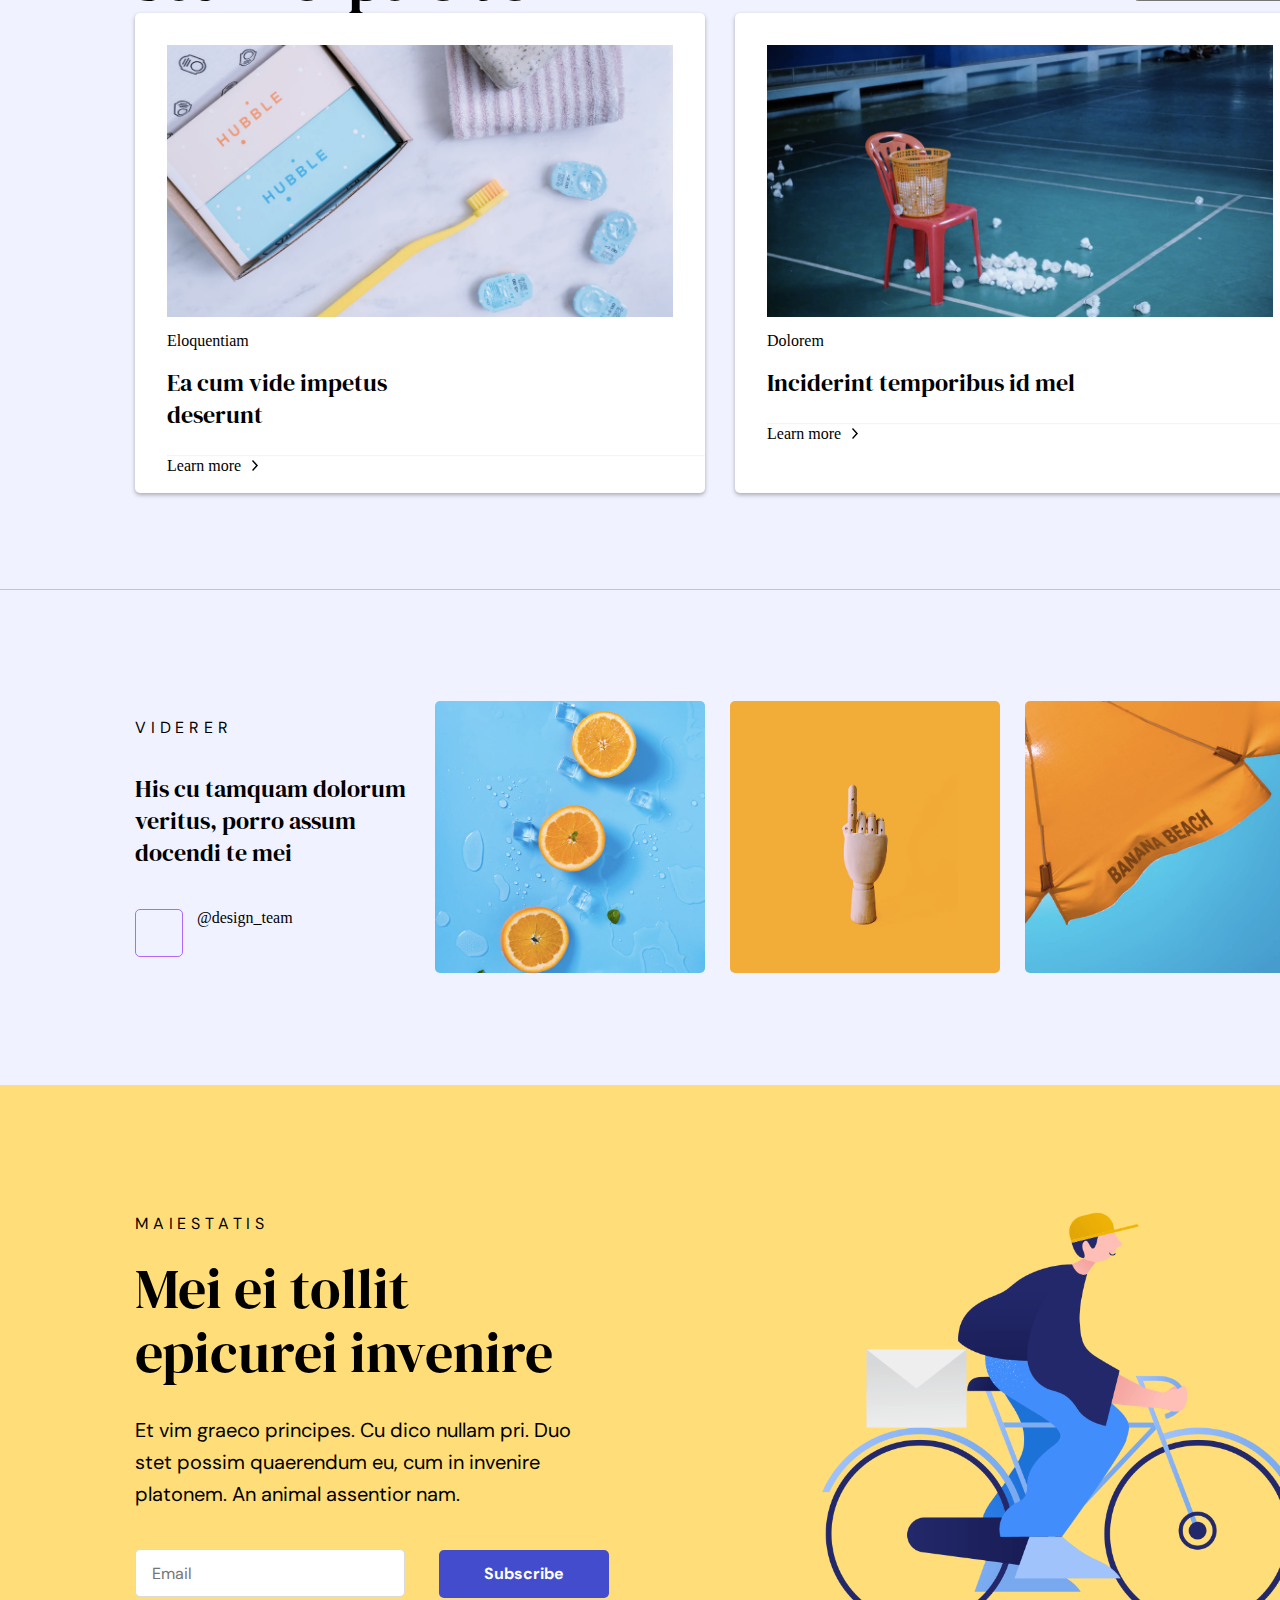
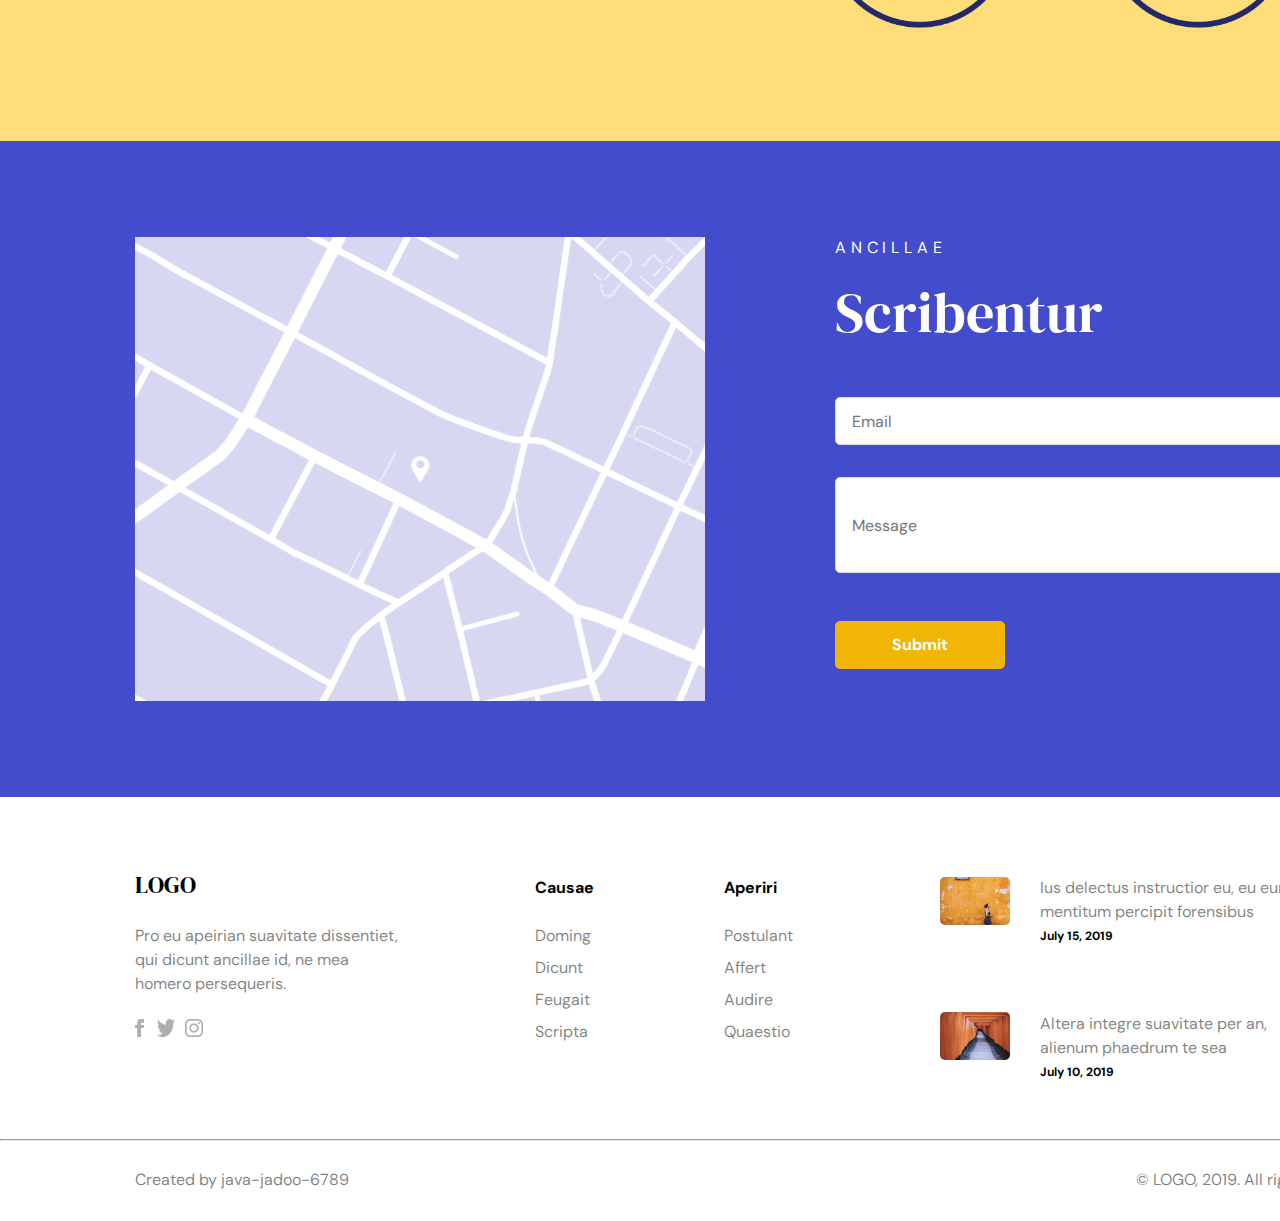
==== commit 312f4906: "1" ====
--- a/Figma/index.html
+++ b/Figma/index.html
@@ -26,7 +26,7 @@
     <!--Navigation-Bar-->
     <section id="first-section">
       <div id="nav">
-        <img class="logo" src="./LOGO.png" alt="logo" />
+        <img class="logo" src="./images/Disha/LOGO.png" alt="logo" />
         <div id="nav-link">
           <a href="#">About </a>
           <a href="#">Portfolio </a>
@@ -54,7 +54,7 @@
         </div>
 
         <div id="group-image">
-          <img class="logo" src="./clip-1.png" alt="group-image" />
+          <img class="logo" src="./images/Disha/clip-1.png" alt="group-image" />
         </div>
       </div>
     </section>
@@ -67,7 +67,7 @@
       </p>
       <div id="boxes">
         <div class="box" id="box1">
-          <img class="logo" src="./Combined Shape.svg" alt="logo" />
+          <img class="logo" src="./images/Disha/Combined Shape.svg" alt="logo" />
           <h5>Quidam officiis</h5>
           <h6>
             Pro ad ubique erroribus, in modo mutat sed. Suscipit, natum animal
@@ -77,7 +77,7 @@
           <h4>Learn more &gt;&gt;</h4>
         </div>
         <div class="box" id="box2">
-          <img class="logo" src="./Combined Shape (1).svg" alt="logo" />
+          <img class="logo" src="./images/Disha/Combined Shape (1).svg" alt="logo" />
           <h5>Mazim nemore</h5>
           <h6>
             An mel everti invenire intellegam, legendos consequuntur eu sit.
@@ -87,7 +87,7 @@
           <h4>Learn more &gt;&gt;</h4>
         </div>
         <div class="box" id="box3">
-          <img class="logo" src="./Combined Shape (2).svg" alt="logo" />
+          <img class="logo" src="./images/Disha/Combined Shape (2).svg" alt="logo" />
           <h5>Idque maiestatis
           </h5>
           <h6>
@@ -105,7 +105,7 @@
       <h6>Quo ex ocurreret quaerendum. Mel cu ancillae similique. Mei no ubique persecuti, at sit iusto aliquam interpretaris.</h6>
       <div id="disha">
         <div id="1st-image">
-          <img class="logo" src="./clip-list-is-empty.png" alt="logo" />
+          <img class="logo" src="./images/Disha/clip-list-is-empty.png" alt="logo" />
           </div>
           <div>
           <h1>Nemore facilisi<br> mediocrem at duo</h1>
@@ -120,7 +120,7 @@
           <h5>Learn more &gt; &gt;</h5>
           </div>
           <div>
-          <img class="logo" src="./clip-no-messages.png" alt="logo" />
+          <img class="logo" src="./images/Disha/clip-no-messages.png" alt="logo" />
          </div>
 
       </div>
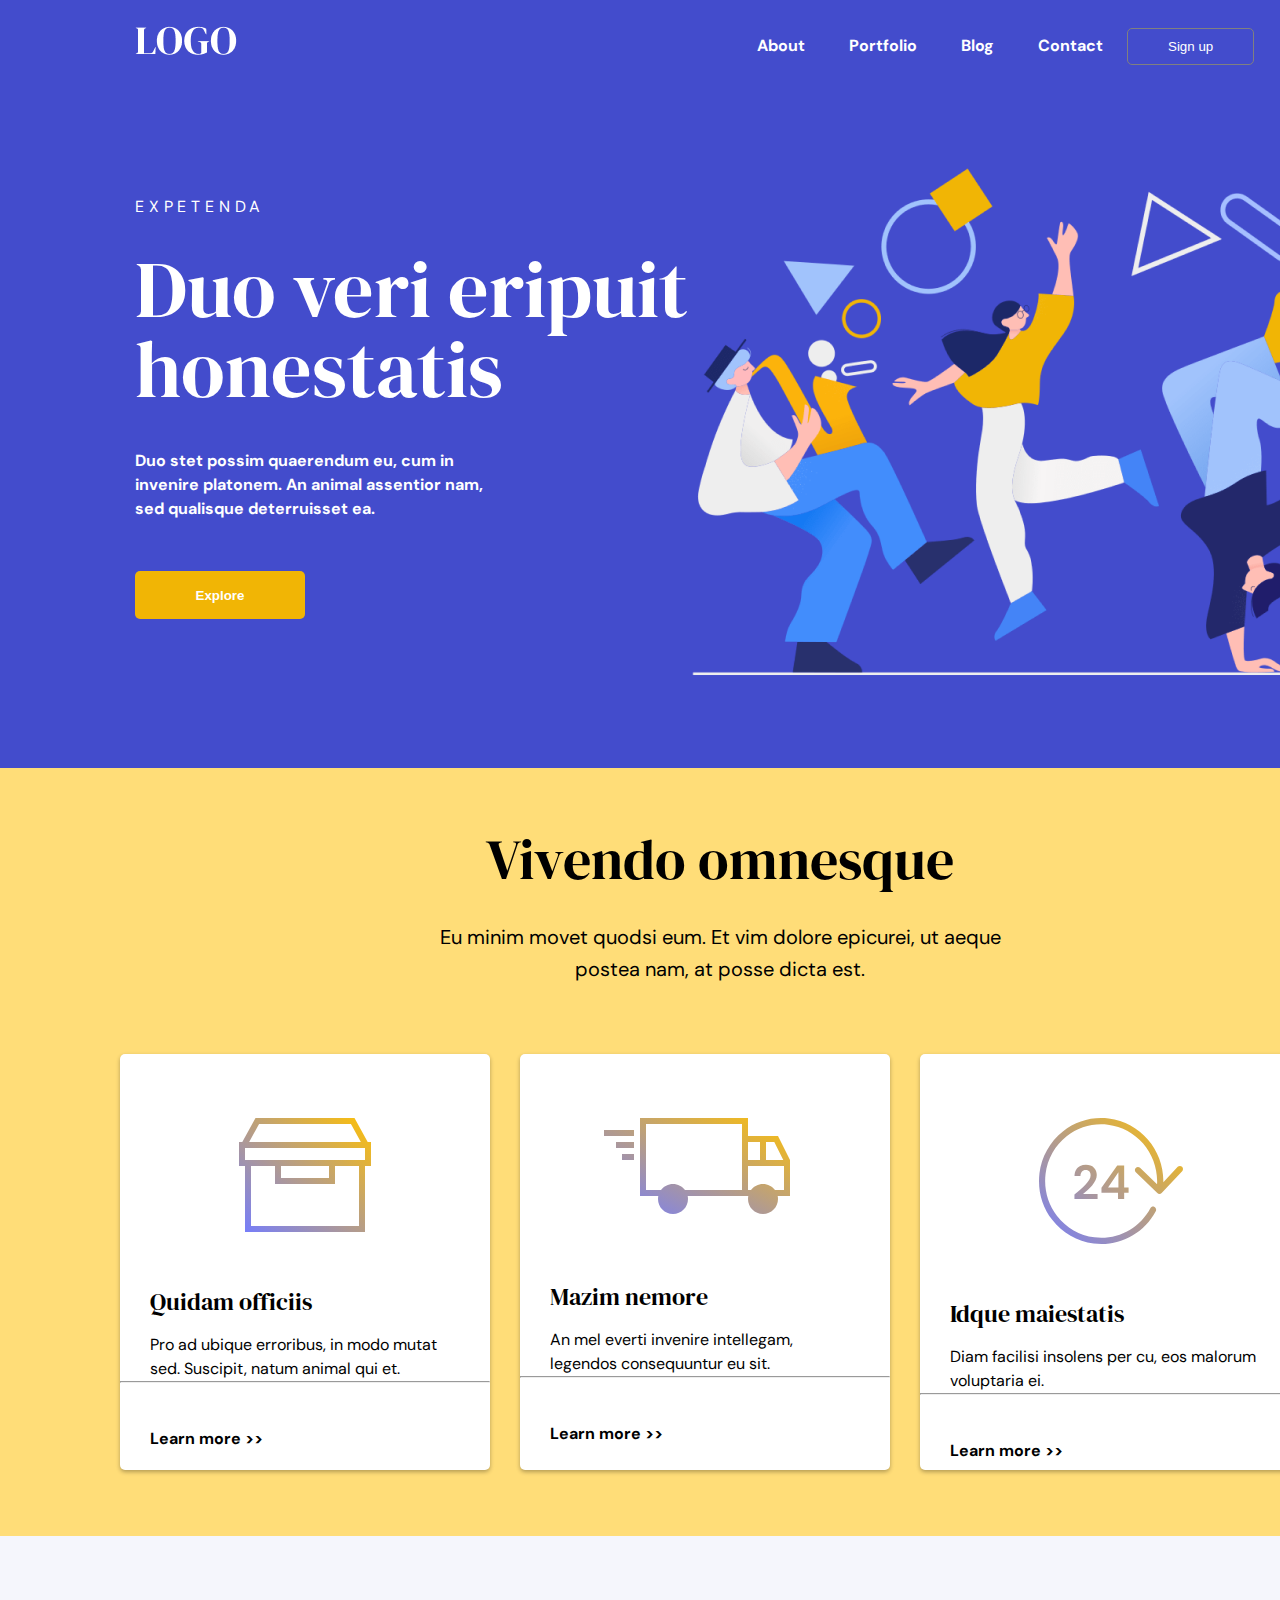
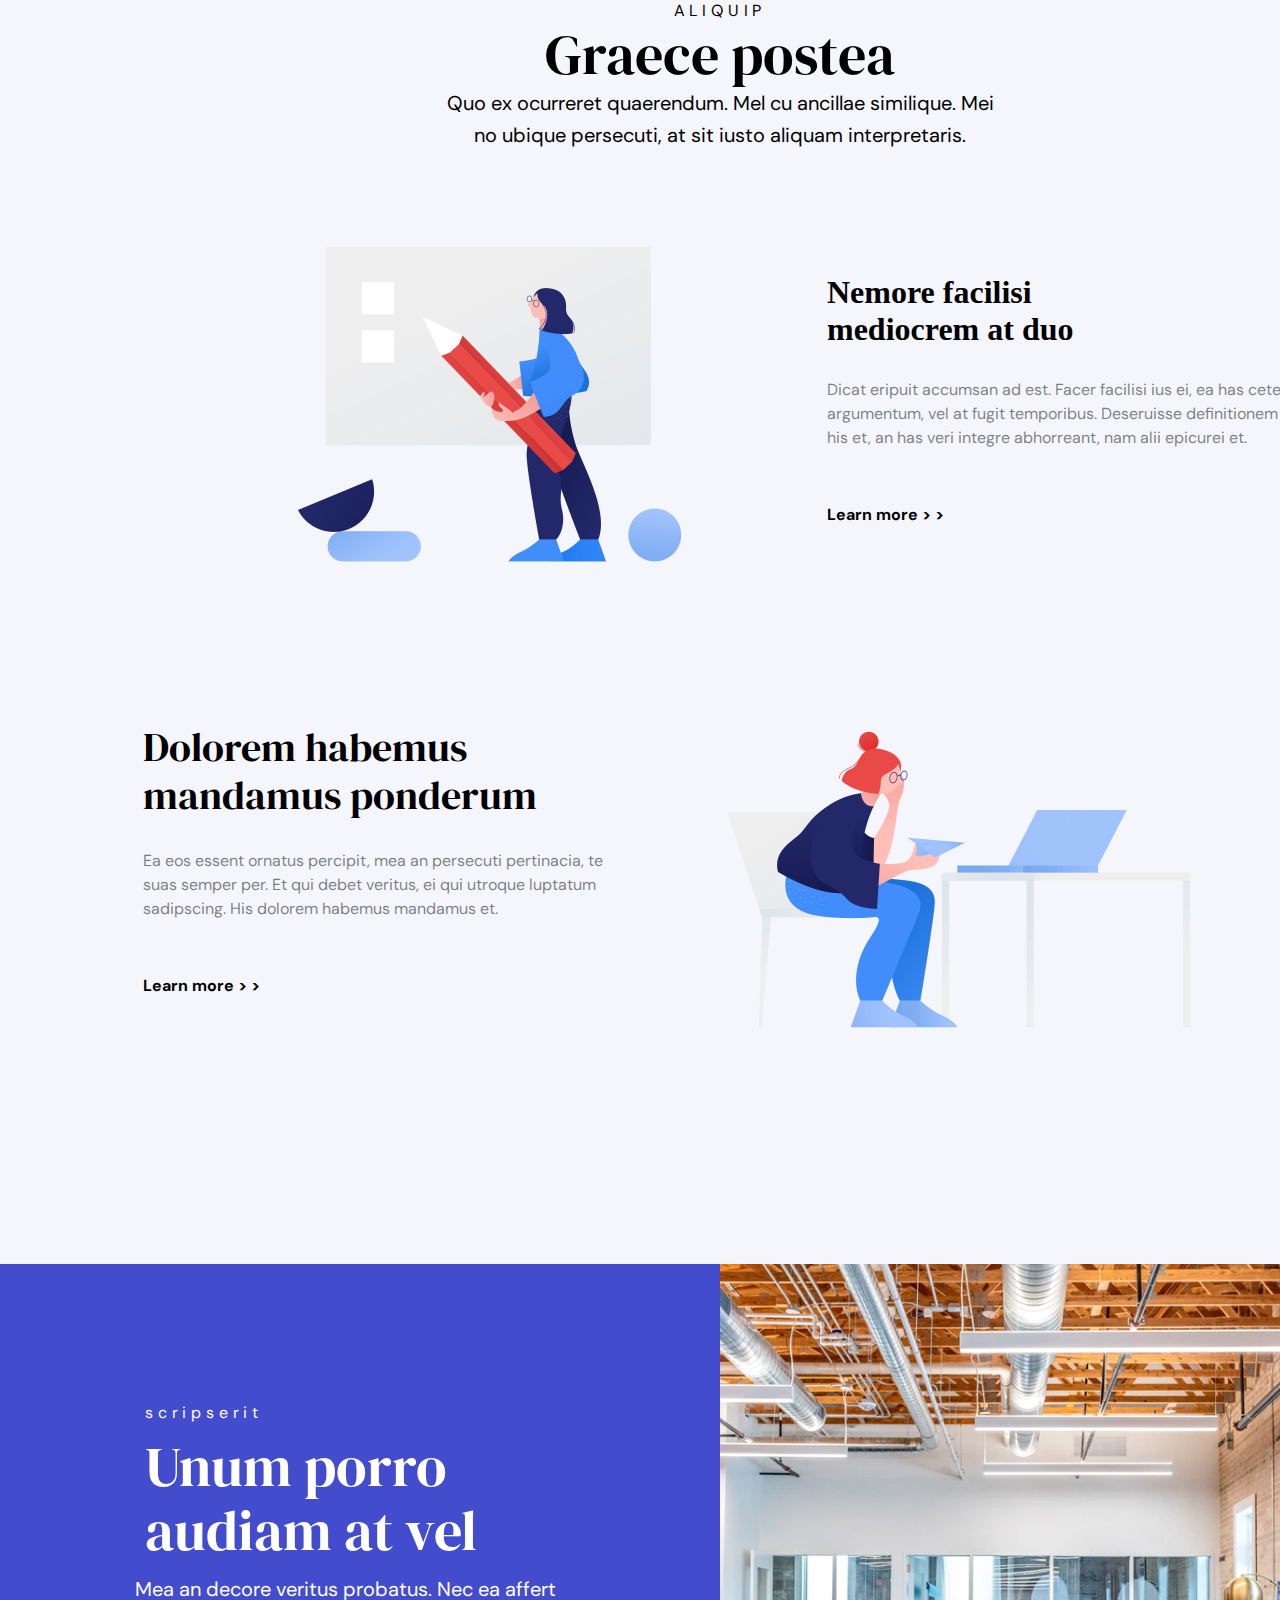
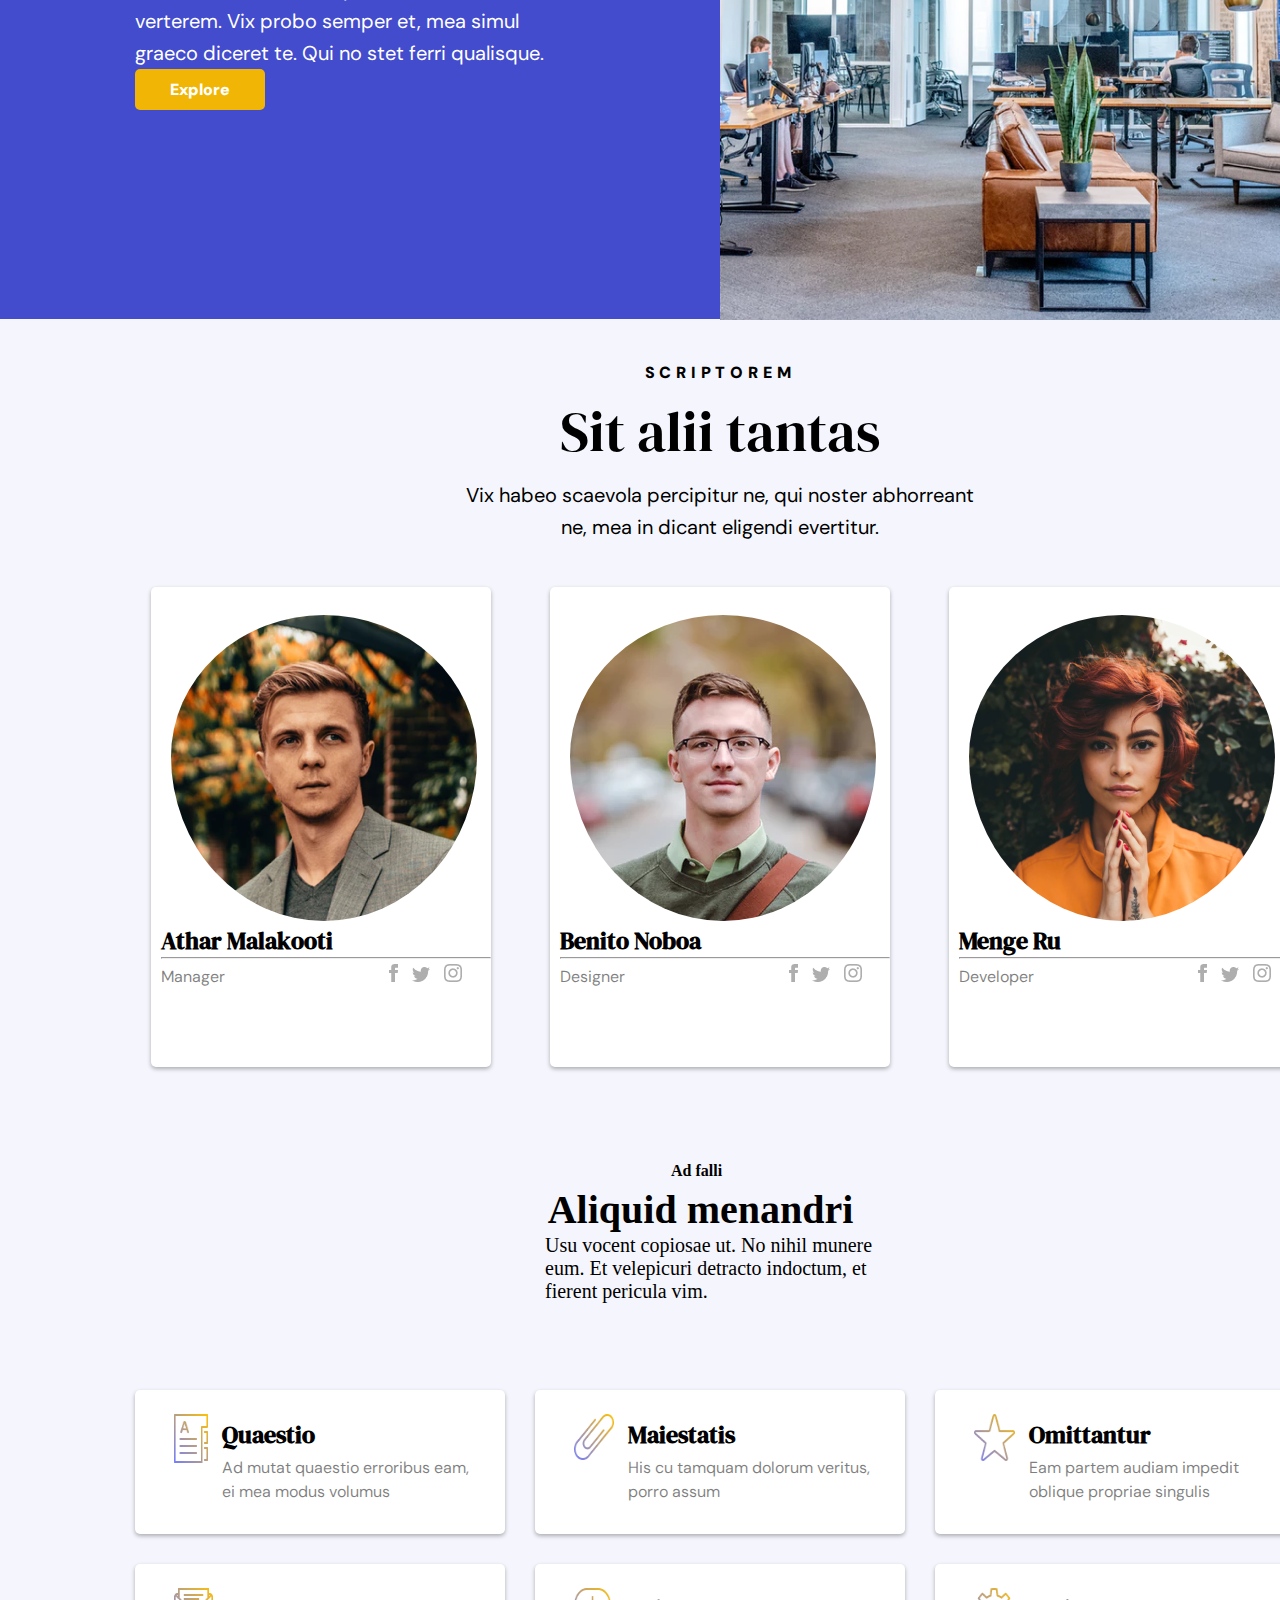
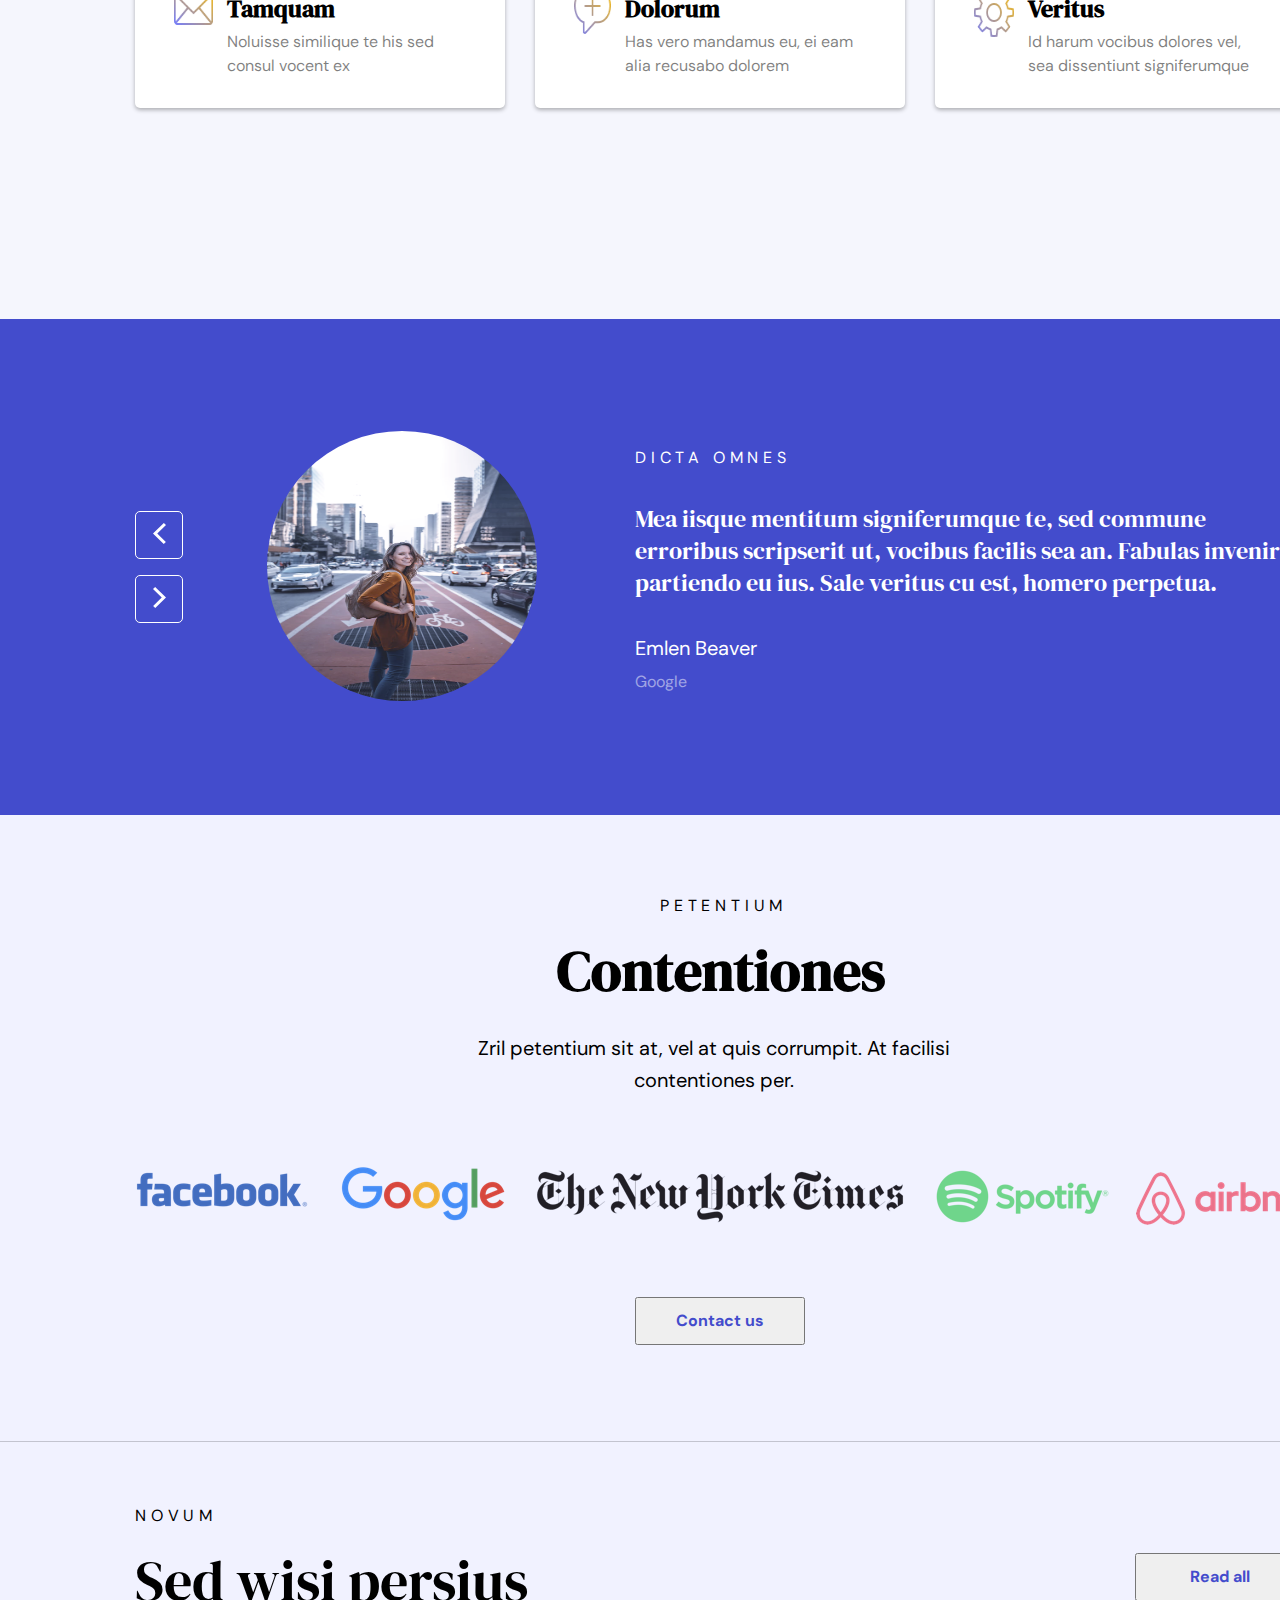
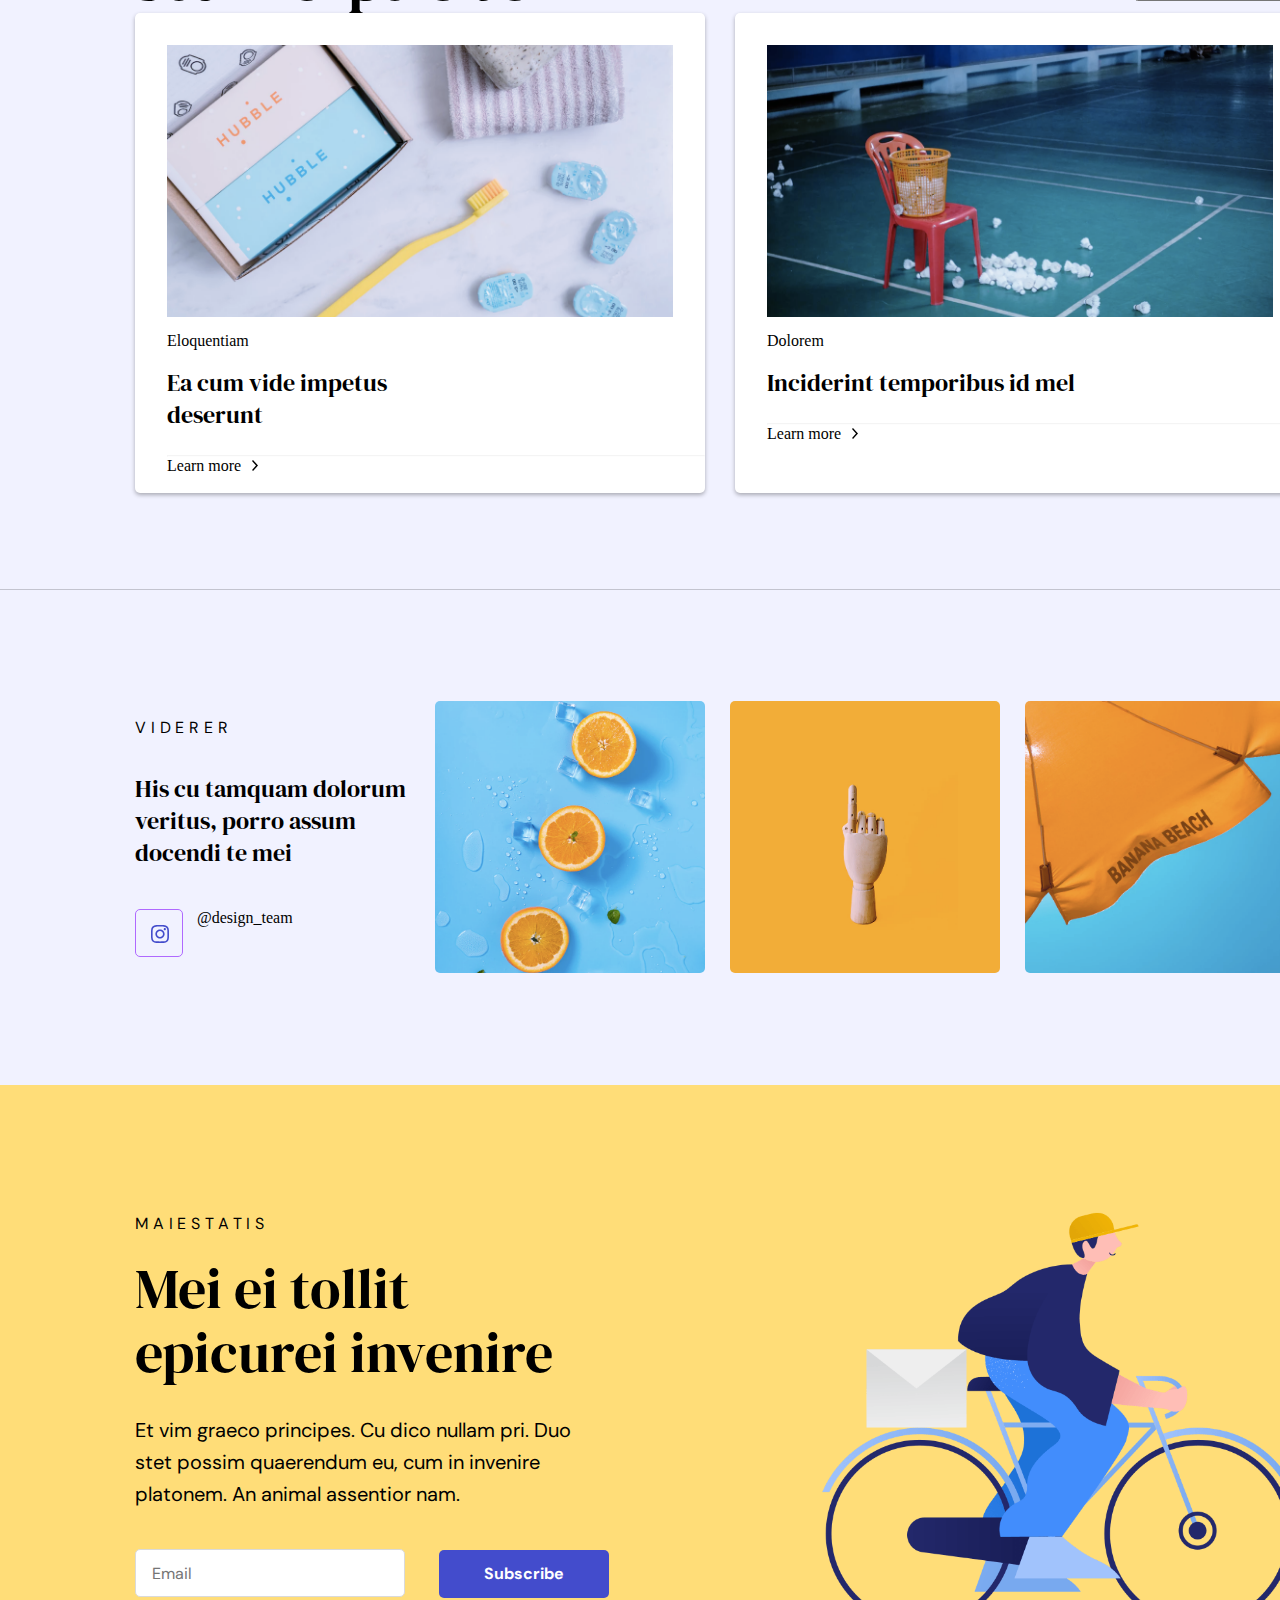
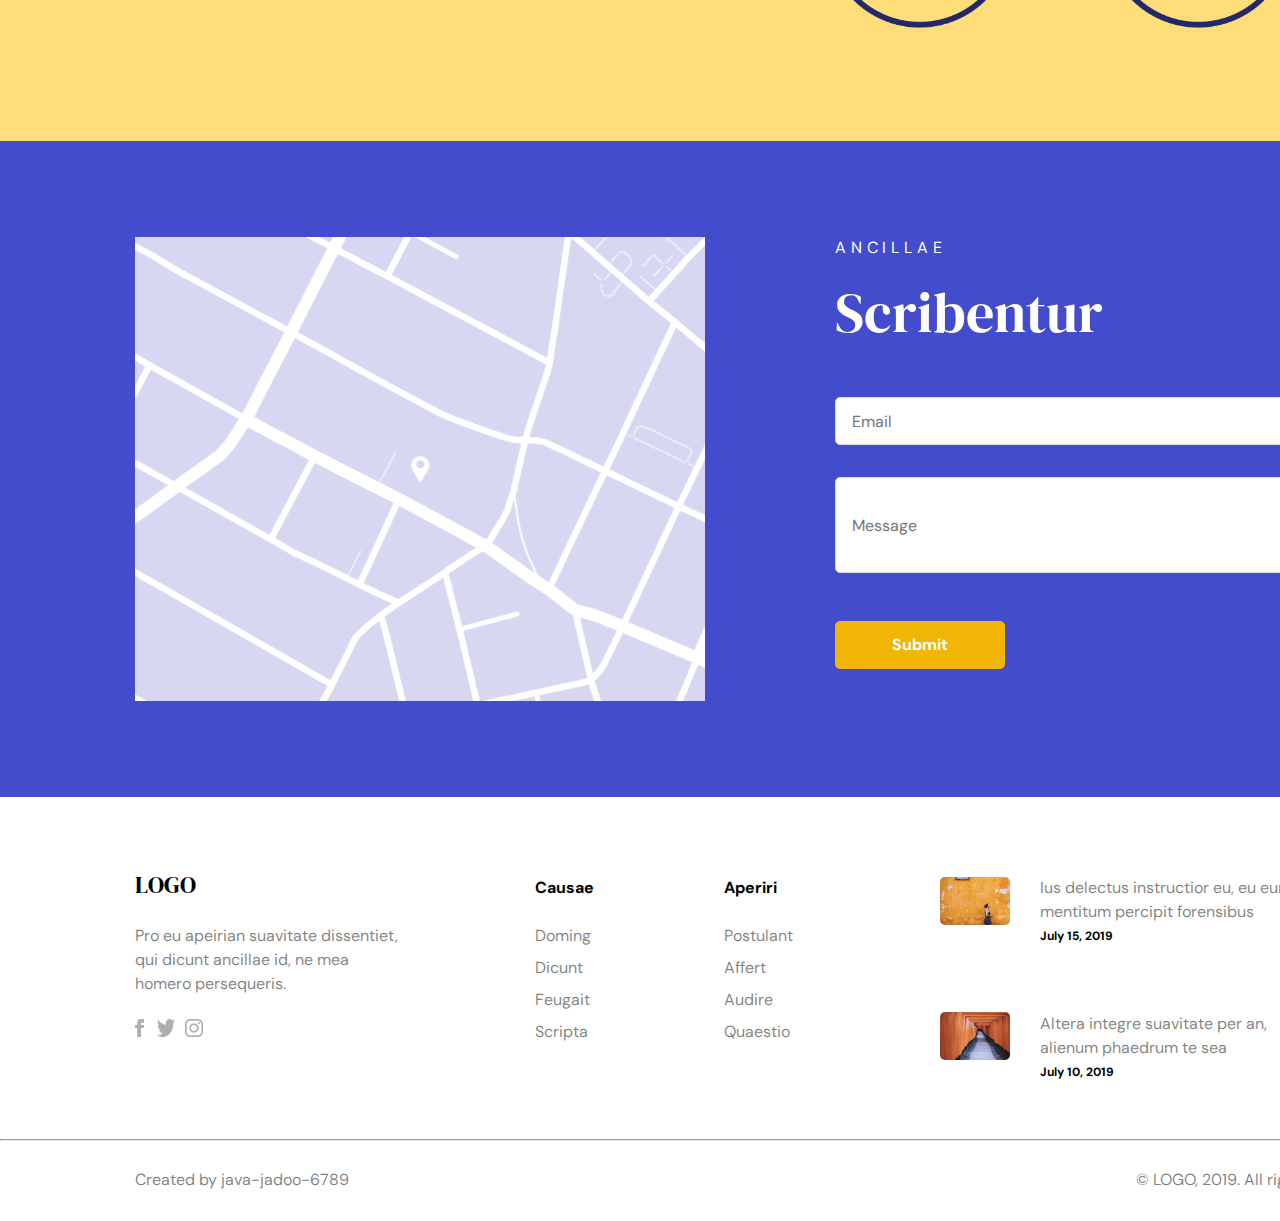
==== commit 74318335: "added-1-2-3" ====
--- a/Figma/index.html
+++ b/Figma/index.html
@@ -23,108 +23,111 @@
 
 <body>
   <!--first-section-->
-    <!--Navigation-Bar-->
-    <section id="first-section">
-      <div id="nav">
-        <img class="logo" src="./images/Disha/LOGO.png" alt="logo" />
-        <div id="nav-link">
-          <a href="#">About </a>
-          <a href="#">Portfolio </a>
-          <a href="#">Blog </a>
-          <a href="#">Contact</a>
-          <button>Sign up</button>
-        </div>
-        <div id="hamburger">
-          <div class="ham"></div>
+  <!--Navigation-Bar-->
+  <section id="first-section">
+    <div id="nav">
+      <img class="logo" src="./images/Disha/LOGO.png" alt="logo" />
+      <div id="nav-link">
+        <a href="#">About </a>
+        <a href="#">Portfolio </a>
+        <a href="#">Blog </a>
+        <a href="#">Contact</a>
+        <button>Sign up</button>
+      </div>
+      <div id="hamburger">
+        <div class="ham"></div>
         <div class="burger"></div>
         <div class="icon"></div>
-        </div>
-        
-      </div>
-      <!--Below-Nav Blue Box-->
-      <div id="below-nav">
-        <div>
-          <h5>EXPETENDA</h5>
-          <h1>Duo veri eripuit <br />honestatis</h1>
-          <p>
-            Duo stet possim quaerendum eu, cum in invenire platonem. An animal
-            assentior nam, sed qualisque deterruisset ea.
-          </p>
-          <button>Explore</button>
-        </div>
-
-        <div id="group-image">
-          <img class="logo" src="./images/Disha/clip-1.png" alt="group-image" />
-        </div>
-      </div>
-    </section>
-    <!--Second-section-->
-    <section id="second-section">
-      <h2>Vivendo omnesque</h2>
-      <p>
-        Eu minim movet quodsi eum. Et vim dolore epicurei, ut aeque postea nam,
-        at posse dicta est.
-      </p>
-      <div id="boxes">
-        <div class="box" id="box1">
-          <img class="logo" src="./images/Disha/Combined Shape.svg" alt="logo" />
-          <h5>Quidam officiis</h5>
-          <h6>
-            Pro ad ubique erroribus, in modo mutat sed. Suscipit, natum animal
-            qui et.
-          </h6>
-          <hr />
-          <h4>Learn more &gt;&gt;</h4>
-        </div>
-        <div class="box" id="box2">
-          <img class="logo" src="./images/Disha/Combined Shape (1).svg" alt="logo" />
-          <h5>Mazim nemore</h5>
-          <h6>
-            An mel everti invenire intellegam, legendos consequuntur eu sit.
-
-          </h6>
-          <hr />
-          <h4>Learn more &gt;&gt;</h4>
-        </div>
-        <div class="box" id="box3">
-          <img class="logo" src="./images/Disha/Combined Shape (2).svg" alt="logo" />
-          <h5>Idque maiestatis
-          </h5>
-          <h6>
-            Diam facilisi insolens per cu, eos malorum voluptaria ei.
-          </h6>
-          <hr />
-          <h4>Learn more &gt;&gt;</h4>
-        </div>
-      </div>
-    </section> 
-    <!--third-section-->
-     <section id="third-section">
-      <p>aliquip</p>
-      <h3>Graece postea</h3>
-      <h6>Quo ex ocurreret quaerendum. Mel cu ancillae similique. Mei no ubique persecuti, at sit iusto aliquam interpretaris.</h6>
-      <div id="disha">
-        <div id="1st-image">
-          <img class="logo" src="./images/Disha/clip-list-is-empty.png" alt="logo" />
-          </div>
-          <div>
-          <h1>Nemore facilisi<br> mediocrem at duo</h1>
-          <h4>Dicat eripuit accumsan ad est. Facer facilisi ius ei, ea has cetero argumentum, vel at fugit temporibus. Deseruisse definitionem his et, an has veri integre abhorreant, nam alii epicurei et.</h4>
-          <h5>Learn more &gt; &gt;</h5>
-         </div>
-      </div>
-      <div id="paltani">
-        <div id="2nd-image">
-          <h1>Dolorem habemus<br> mandamus ponderum</h1>
-          <h4>Ea eos essent ornatus percipit, mea an persecuti pertinacia, te suas semper per. Et qui debet veritus, ei qui utroque luptatum sadipscing. His dolorem habemus mandamus et.</h4>
-          <h5>Learn more &gt; &gt;</h5>
-          </div>
-          <div>
-          <img class="logo" src="./images/Disha/clip-no-messages.png" alt="logo" />
-         </div>
-
-      </div>
-          </section>
+      </div>
+
+    </div>
+    <!--Below-Nav Blue Box-->
+    <div id="below-nav">
+      <div>
+        <h5>EXPETENDA</h5>
+        <h1>Duo veri eripuit <br />honestatis</h1>
+        <p>
+          Duo stet possim quaerendum eu, cum in invenire platonem. An animal
+          assentior nam, sed qualisque deterruisset ea.
+        </p>
+        <button>Explore</button>
+      </div>
+
+      <div id="group-image">
+        <img class="logo" src="./images/Disha/clip-1.png" alt="group-image" />
+      </div>
+    </div>
+  </section>
+  <!--Second-section-->
+  <section id="second-section">
+    <h2>Vivendo omnesque</h2>
+    <p>
+      Eu minim movet quodsi eum. Et vim dolore epicurei, ut aeque postea nam,
+      at posse dicta est.
+    </p>
+    <div id="boxes">
+      <div class="box" id="box1">
+        <img class="logo" src="./images/Disha/Combined Shape.svg" alt="logo" />
+        <h5>Quidam officiis</h5>
+        <h6>
+          Pro ad ubique erroribus, in modo mutat sed. Suscipit, natum animal
+          qui et.
+        </h6>
+        <hr />
+        <h4>Learn more &gt;&gt;</h4>
+      </div>
+      <div class="box" id="box2">
+        <img class="logo" src="./images/Disha/Combined Shape (1).svg" alt="logo" />
+        <h5>Mazim nemore</h5>
+        <h6>
+          An mel everti invenire intellegam, legendos consequuntur eu sit.
+
+        </h6>
+        <hr />
+        <h4>Learn more &gt;&gt;</h4>
+      </div>
+      <div class="box" id="box3">
+        <img class="logo" src="./images/Disha/Combined Shape (2).svg" alt="logo" />
+        <h5>Idque maiestatis
+        </h5>
+        <h6>
+          Diam facilisi insolens per cu, eos malorum voluptaria ei.
+        </h6>
+        <hr />
+        <h4>Learn more &gt;&gt;</h4>
+      </div>
+    </div>
+  </section>
+  <!--third-section-->
+  <section id="third-section">
+    <p>aliquip</p>
+    <h3>Graece postea</h3>
+    <h6>Quo ex ocurreret quaerendum. Mel cu ancillae similique. Mei no ubique persecuti, at sit iusto aliquam
+      interpretaris.</h6>
+    <div id="disha">
+      <div id="1st-image">
+        <img class="logo" src="./images/Disha/clip-list-is-empty.png" alt="logo" />
+      </div>
+      <div>
+        <h1>Nemore facilisi<br> mediocrem at duo</h1>
+        <h4>Dicat eripuit accumsan ad est. Facer facilisi ius ei, ea has cetero argumentum, vel at fugit temporibus.
+          Deseruisse definitionem his et, an has veri integre abhorreant, nam alii epicurei et.</h4>
+        <h5>Learn more &gt; &gt;</h5>
+      </div>
+    </div>
+    <div id="paltani">
+      <div id="2nd-image">
+        <h1>Dolorem habemus<br> mandamus ponderum</h1>
+        <h4>Ea eos essent ornatus percipit, mea an persecuti pertinacia, te suas semper per. Et qui debet veritus, ei
+          qui utroque luptatum sadipscing. His dolorem habemus mandamus et.</h4>
+        <h5>Learn more &gt; &gt;</h5>
+      </div>
+      <div>
+        <img class="logo" src="./images/Disha/clip-no-messages.png" alt="logo" />
+      </div>
+
+    </div>
+  </section>
 
   <!-- payal  -->
   <div class="p_box1">
@@ -186,7 +189,7 @@
       </div>
     </div>
 
-    <div class="p_script">
+    <div class="p_script1">
       <h5>Ad falli</h5>
       <h2>Aliquid menandri</h2>
       <p>Usu vocent copiosae ut. No nihil munere eum. Et velepicuri detracto indoctum, et fierent pericula vim.
@@ -261,13 +264,15 @@
           <img style="width: 270px; height: 270px;" src="./images/vibha/girl.png" alt="">
         </div>
       </div>
-      <div class="child-3">
-        <h5>DICTA OMNES</h5>
-        <h4>Mea iisque mentitum signiferumque te, sed commune erroribus scripserit ut, vocibus facilis sea an.
-          Fabulas invenire partiendo eu ius. Sale veritus cu est, homero perpetua.</h4>
-        <p>Emlen Beaver</p>
-        <p>Google</p>
-      </div>
+      <div id="txt-3-v">
+        <div class="child-3" >
+          <h5>DICTA OMNES</h5>
+          <h4>Mea iisque mentitum signiferumque te, sed commune erroribus scripserit ut, vocibus facilis sea an.
+            Fabulas invenire partiendo eu ius. Sale veritus cu est, homero perpetua.</h4>
+            <p id="txt-1-v">Emlen Beaver</p>
+            <p id="txt-2-v">Google</p>
+          </div>
+        </div>
 
     </div>
 
@@ -334,7 +339,14 @@
             <h4 class="v-h4">His cu tamquam dolorum veritus, porro assum docendi te mei</h4>
           </div>
           <div class="v-icon">
-            <div class="v-insta"><img src="./images/vibha/insta.svg" alt=""></div>
+            <div class="v-insta">
+              <svg width="18" height="18" viewBox="0 0 18 18" fill="none" xmlns="http://www.w3.org/2000/svg">
+                <path fill-rule="evenodd" clip-rule="evenodd"
+                  d="M9 0C6.55575 0 6.24975 0.0105 5.28975 0.054C2.02125 0.204 0.20475 2.0175 0.05475 5.289C0.0105 6.24975 0 6.55575 0 9C0 11.4443 0.0105 11.751 0.054 12.711C0.204 15.9795 2.0175 17.796 5.289 17.946C6.24975 17.9895 6.55575 18 9 18C11.4443 18 11.751 17.9895 12.711 17.946C15.9765 17.796 17.7975 15.9825 17.9452 12.711C17.9895 11.751 18 11.4443 18 9C18 6.55575 17.9895 6.24975 17.946 5.28975C17.799 2.02425 15.9832 0.20475 12.7118 0.05475C11.751 0.0105 11.4443 0 9 0ZM9 1.62225C11.403 1.62225 11.688 1.63125 12.6375 1.67475C15.0765 1.78575 16.2157 2.943 16.3267 5.364C16.3703 6.31275 16.3785 6.59775 16.3785 9.00075C16.3785 11.4045 16.3695 11.6888 16.3267 12.6375C16.215 15.0563 15.0787 16.2157 12.6375 16.3267C11.688 16.3703 11.4045 16.3792 9 16.3792C6.597 16.3792 6.312 16.3703 5.36325 16.3267C2.91825 16.215 1.785 15.0525 1.674 12.6367C1.6305 11.688 1.6215 11.4037 1.6215 9C1.6215 6.597 1.63125 6.31275 1.674 5.36325C1.78575 2.943 2.922 1.785 5.36325 1.674C6.31275 1.63125 6.597 1.62225 9 1.62225ZM4.3785 9C4.3785 6.44775 6.44775 4.3785 9 4.3785C11.5522 4.3785 13.6215 6.44775 13.6215 9C13.6215 11.553 11.5522 13.6222 9 13.6222C6.44775 13.6222 4.3785 11.5522 4.3785 9ZM9 12C7.34325 12 6 10.6575 6 9C6 7.34325 7.34325 6 9 6C10.6567 6 12 7.34325 12 9C12 10.6575 10.6567 12 9 12ZM12.7238 4.19625C12.7238 3.6 13.2075 3.11625 13.8045 3.11625C14.4008 3.11625 14.8837 3.6 14.8837 4.19625C14.8837 4.7925 14.4008 5.27625 13.8045 5.27625C13.2075 5.27625 12.7238 4.7925 12.7238 4.19625Z"
+                  fill="#434CCC" />
+              </svg>
+
+            </div>
             <div>
               <p class="v-span">@design_team</p>
             </div>
--- a/Figma/styles.css
+++ b/Figma/styles.css
@@ -1462,6 +1462,31 @@
   margin: 15px;
 }
 
+.p_script1 {
+  width: 1440px;
+  margin-top: 95px;
+}
+.p_script1 h5 {
+  font-size: 16px;
+  width: 100px;
+  height: 24px;
+  margin-left: 671px;
+}
+.p_script1 h2 {
+  width: 311px;
+  height: 48px;
+  text-align: center;
+  margin-left: 545px;
+  font-size: 40px;
+  /* 120% */
+}
+.p_script1 p {
+  font-size: 20px;
+  width: 346px;
+  height: 99px;
+  margin-left: 545px;
+}
+
 .p_author {
   margin: 36px 92px;
   display: flex;
@@ -1587,6 +1612,7 @@
     font-size: 20px;
     width: 346px;
     height: 143px;
+    margin-top: 31px;
   }
   .p_box1 .p_count button {
     width: 170px;
@@ -1600,13 +1626,13 @@
   }
   .p_box2 {
     width: 375px;
-    height: 3088px;
+    height: 3400px;
     padding: 47px 14px 80px 14px;
     background: rgb(245, 246, 253);
   }
   .p_box2 .p_script {
     width: 375px;
-    margin: 27px 15px 53px 15px;
+    margin: 250px 30px 53px 10px;
   }
   .p_box2 .p_script h5 {
     font-size: 16px;
@@ -1730,10 +1756,9 @@
   margin-left: 98px;
 }
 .box-vm .box-1-vm .child-3 h5 {
-  width: 153px;
+  width: 200px;
   height: 24px;
   margin-top: 127px;
-  margin-right: 652px;
   color: white;
   font-family: "DM Sans";
   font-size: 16px;
@@ -1754,12 +1779,12 @@
   font-style: normal;
   font-weight: 400;
   line-height: 32px;
-}
-.box-vm .box-1-vm .child-3 p {
+  margin-top: 33px;
+}
+.box-vm .box-1-vm .child-3 #txt-1-v {
   width: 125px;
   height: 32px;
   margin-top: 22px;
-  margin-right: 680px;
   color: var(--Text_White, #fff);
   font-family: "DM Sans";
   font-size: 20px;
@@ -1767,7 +1792,7 @@
   font-weight: 400;
   line-height: 32px;
 }
-.box-vm .box-1-vm .child-3 p {
+.box-vm .box-1-vm .child-3 #txt-2-v {
   width: 53px;
   height: 24px;
   margin-top: 6px;
@@ -2113,11 +2138,8 @@
   border-radius: 5px;
   margin-right: 14px;
   margin-bottom: 149px;
-}
-.box-vm .box-2-vm .part-4-a-4 .text-1 .v-icon .v-insta img {
-  height: 18px;
-  width: 18px;
-  padding: 15px;
+  padding-top: 15px;
+  padding-left: 15px;
 }
 .box-vm .box-2-vm .part-4-a-4 .text-1 .v-icon .v-insta .v-span {
   width: 144px;
@@ -2181,7 +2203,7 @@
   }
   .box-vm .box-1-vm .b-1-vm {
     width: 375px;
-    height: 848px;
+    height: 325px;
     display: flex;
   }
   .box-vm .box-1-vm .b-1-vm .child-1 {
@@ -2215,7 +2237,10 @@
     height: 270px;
     border-radius: 50%;
   }
-  .box-vm .box-1-vm .b-1-vm .child-3 h5 {
+  .box-vm .box-1-vm .b-1-vm #txt-3-v {
+    margin-left: -1000px;
+  }
+  .box-vm .box-1-vm .b-1-vm #txt-3-v .child-3 h5 {
     height: 24px;
     width: 153px;
     margin-left: 73px;
@@ -2231,7 +2256,7 @@
     letter-spacing: 4.8px;
     text-transform: uppercase;
   }
-  .box-vm .box-1-vm .b-1-vm .child-3 h4 {
+  .box-vm .box-1-vm .b-1-vm #txt-3-v .child-3 h4 {
     width: 287px;
     height: 264px;
     flex-shrink: 0;
@@ -2244,7 +2269,7 @@
     line-height: 32px;
     /* 133.333% */
   }
-  .box-vm .box-1-vm .b-1-vm .child-3 p {
+  .box-vm .box-1-vm .b-1-vm #txt-3-v .child-3 #txt-1-v {
     width: 125px;
     height: 32px;
     color: var(--Text_White, #FFF);
@@ -2256,7 +2281,7 @@
     line-height: 32px;
     /* 160% */
   }
-  .box-vm .box-1-vm .b-1-vm .child-3 p {
+  .box-vm .box-1-vm .b-1-vm #txt-3-v .child-3 #txt-2-v {
     width: 53px;
     height: 24px;
     color: var(--text-white-50, rgba(255, 255, 255, 0.5));
@@ -2268,14 +2293,14 @@
     line-height: 24px;
     /* 150% */
   }
-  .box-vm .box-1-vm .b-1-vm .box-2-vm .part-2-a-1 {
+  .box-vm .box-2-vm .part-2-a-1 {
     width: 123px;
     height: 24px;
     margin-top: 63px;
     margin-right: 125px;
     margin-left: 127px;
   }
-  .box-vm .box-1-vm .b-1-vm .box-2-vm .part-2-a-1 h5 {
+  .box-vm .box-2-vm .part-2-a-1 h5 {
     color: var(--Text_Black, #000);
     text-align: center;
     font-family: "DM Sans";
@@ -2286,14 +2311,14 @@
     letter-spacing: 4.8px;
     text-transform: uppercase;
   }
-  .box-vm .box-1-vm .b-1-vm .box-2-vm .part-2-a-2 {
+  .box-vm .box-2-vm .part-2-a-2 {
     height: 48px;
     width: 235px;
     margin-top: 19px;
     margin-right: 70px;
     margin-left: 70px;
   }
-  .box-vm .box-1-vm .b-1-vm .box-2-vm .part-2-a-2 h2 {
+  .box-vm .box-2-vm .part-2-a-2 h2 {
     color: var(--Text_Black, #000);
     text-align: center;
     /* H3 */
@@ -2304,7 +2329,7 @@
     line-height: 48px;
     /* 120% */
   }
-  .box-vm .box-1-vm .b-1-vm .box-2-vm .part-2-a-3 {
+  .box-vm .box-2-vm .part-2-a-3 {
     width: 346px;
     height: 104px;
     flex-shrink: 0;
@@ -2312,7 +2337,7 @@
     margin-left: 14px;
     margin-right: 15px;
   }
-  .box-vm .box-1-vm .b-1-vm .box-2-vm .part-2-a-3 p {
+  .box-vm .box-2-vm .part-2-a-3 p {
     color: var(--Text_Black, #000);
     text-align: center;
     /* Text_Big */
@@ -2323,11 +2348,11 @@
     line-height: 32px;
     /* 160% */
   }
-  .box-vm .box-1-vm .b-1-vm .box-2-vm .logo-1-5 {
+  .box-vm .box-2-vm .logo-1-5 {
     display: flex;
     flex-direction: column;
   }
-  .box-vm .box-1-vm .b-1-vm .box-2-vm .logo-1-5 .logo-a {
+  .box-vm .box-2-vm .logo-1-5 .logo-a {
     width: 172px;
     height: 35px;
     flex-shrink: 0;
@@ -2335,7 +2360,7 @@
     margin-left: 88px;
     margin-right: 86px;
   }
-  .box-vm .box-1-vm .b-1-vm .box-2-vm .logo-1-5 .logo-b {
+  .box-vm .box-2-vm .logo-1-5 .logo-b {
     width: 164px;
     height: 54px;
     flex-shrink: 0;
@@ -2343,7 +2368,7 @@
     margin-right: 105px;
     margin-left: 106px;
   }
-  .box-vm .box-1-vm .b-1-vm .box-2-vm .logo-1-5 .logo-c {
+  .box-vm .box-2-vm .logo-1-5 .logo-c {
     width: 347px;
     height: 50px;
     flex-shrink: 0;
@@ -2351,7 +2376,7 @@
     margin-right: 14px;
     margin-left: 14px;
   }
-  .box-vm .box-1-vm .b-1-vm .box-2-vm .logo-1-5 .logo-d {
+  .box-vm .box-2-vm .logo-1-5 .logo-d {
     width: 173px;
     height: 53px;
     flex-shrink: 0;
@@ -2359,7 +2384,7 @@
     margin-right: 101px;
     margin-left: 101px;
   }
-  .box-vm .box-1-vm .b-1-vm .box-2-vm .logo-1-5 .logo-e {
+  .box-vm .box-2-vm .logo-1-5 .logo-e {
     width: 168px;
     height: 53px;
     flex-shrink: 0;
@@ -2367,7 +2392,7 @@
     margin-right: 103px;
     margin-left: 104px;
   }
-  .box-vm .box-1-vm .b-1-vm .box-2-vm .button-2 {
+  .box-vm .box-2-vm .button-2 {
     width: 170px;
     height: 48px;
     flex-shrink: 0;
@@ -2383,21 +2408,21 @@
     margin-left: 103px;
     margin-bottom: 80px;
   }
-  .box-vm .box-1-vm .b-1-vm .box-2-vm .line-1 {
+  .box-vm .box-2-vm .line-1 {
     width: 375px;
     height: 1px;
     flex-shrink: 0;
     opacity: 0.19;
     background: #000;
   }
-  .box-vm .box-1-vm .b-1-vm .box-2-vm .part-3-a-1 {
+  .box-vm .box-2-vm .part-3-a-1 {
     width: 78px;
     height: 24px;
     margin-left: 14px;
     margin-right: 283px;
     margin-top: 46px;
   }
-  .box-vm .box-1-vm .b-1-vm .box-2-vm .part-3-a-1 h5 {
+  .box-vm .box-2-vm .part-3-a-1 h5 {
     color: var(--Text_Black, #000);
     font-family: "DM Sans";
     font-size: 16px;
@@ -2407,11 +2432,11 @@
     letter-spacing: 4.8px;
     text-transform: uppercase;
   }
-  .box-vm .box-1-vm .b-1-vm .box-2-vm .part-3-a-2 {
+  .box-vm .box-2-vm .part-3-a-2 {
     display: flex;
     flex-direction: column;
   }
-  .box-vm .box-1-vm .b-1-vm .box-2-vm .part-3-a-2 div:nth-child(1) h2 {
+  .box-vm .box-2-vm .part-3-a-2 div:nth-child(1) h2 {
     width: 283px;
     height: 48px;
     margin-top: 19px;
@@ -2426,7 +2451,7 @@
     line-height: 48px;
     /* 120% */
   }
-  .box-vm .box-1-vm .b-1-vm .box-2-vm .part-3-a-2 div:nth-child(2) .button-3 {
+  .box-vm .box-2-vm .part-3-a-2 div:nth-child(2) .button-3 {
     width: 170px;
     height: 48px;
     margin-top: 38px;
@@ -2441,11 +2466,11 @@
     font-weight: 700;
     line-height: 24px;
   }
-  .box-vm .box-1-vm .b-1-vm .box-2-vm .part-3-a-3 {
+  .box-vm .box-2-vm .part-3-a-3 {
     display: flex;
     flex-direction: column;
   }
-  .box-vm .box-1-vm .b-1-vm .box-2-vm .part-3-a-3 .card-a1 {
+  .box-vm .box-2-vm .part-3-a-3 .card-a1 {
     width: 346px;
     height: 512px;
     flex-shrink: 0;
@@ -2456,7 +2481,7 @@
     margin-top: 38px;
     box-shadow: 0px 2px 4px 0px rgba(0, 0, 0, 0.3);
   }
-  .box-vm .box-1-vm .b-1-vm .box-2-vm .part-3-a-3 .card-a1 .card-img-1 {
+  .box-vm .box-2-vm .part-3-a-3 .card-a1 .card-img-1 {
     width: 282px;
     height: 272px;
     flex-shrink: 0;
@@ -2467,12 +2492,12 @@
     margin-top: 32px;
     margin-right: 32px;
   }
-  .box-vm .box-1-vm .b-1-vm .box-2-vm .part-3-a-3 .card-a1 p {
+  .box-vm .box-2-vm .part-3-a-3 .card-a1 p {
     margin-left: 32px;
     margin-right: 221px;
     margin-top: 15px;
   }
-  .box-vm .box-1-vm .b-1-vm .box-2-vm .part-3-a-3 .card-a1 h4 {
+  .box-vm .box-2-vm .part-3-a-3 .card-a1 h4 {
     margin-left: 32px;
     margin-right: 89px;
     margin-top: 17px;
@@ -2483,7 +2508,7 @@
     font-weight: 400;
     line-height: 32px;
   }
-  .box-vm .box-1-vm .b-1-vm .box-2-vm .part-3-a-3 .card-a1 hr {
+  .box-vm .box-2-vm .part-3-a-3 .card-a1 hr {
     width: 314px;
     height: 1px;
     flex-shrink: 0;
@@ -2492,13 +2517,13 @@
     margin-left: 32px;
     margin-top: 24px;
   }
-  .box-vm .box-1-vm .b-1-vm .box-2-vm .part-3-a-3 .card-a1 span {
+  .box-vm .box-2-vm .part-3-a-3 .card-a1 span {
     margin-left: 32px;
     margin-bottom: 21px;
     margin-right: 7px;
     margin-top: 18px;
   }
-  .box-vm .box-1-vm .b-1-vm .box-2-vm .part-3-a-3 .card-a2 {
+  .box-vm .box-2-vm .part-3-a-3 .card-a2 {
     width: 346px;
     height: 512px;
     flex-shrink: 0;
@@ -2509,7 +2534,7 @@
     margin-top: 16px;
     box-shadow: 0px 2px 4px 0px rgba(0, 0, 0, 0.3);
   }
-  .box-vm .box-1-vm .b-1-vm .box-2-vm .part-3-a-3 .card-a2 .card-img-2 {
+  .box-vm .box-2-vm .part-3-a-3 .card-a2 .card-img-2 {
     width: 282px;
     height: 272px;
     flex-shrink: 0;
@@ -2520,12 +2545,12 @@
     margin-top: 32px;
     margin-right: 32px;
   }
-  .box-vm .box-1-vm .b-1-vm .box-2-vm .part-3-a-3 .card-a2 p {
+  .box-vm .box-2-vm .part-3-a-3 .card-a2 p {
     margin-left: 32px;
     margin-right: 221px;
     margin-top: 15px;
   }
-  .box-vm .box-1-vm .b-1-vm .box-2-vm .part-3-a-3 .card-a2 h4 {
+  .box-vm .box-2-vm .part-3-a-3 .card-a2 h4 {
     margin-left: 32px;
     margin-right: 89px;
     margin-top: 17px;
@@ -2536,7 +2561,7 @@
     font-weight: 400;
     line-height: 32px;
   }
-  .box-vm .box-1-vm .b-1-vm .box-2-vm .part-3-a-3 .card-a2 hr {
+  .box-vm .box-2-vm .part-3-a-3 .card-a2 hr {
     width: 314px;
     height: 1px;
     flex-shrink: 0;
@@ -2545,13 +2570,13 @@
     margin-left: 32px;
     margin-top: 24px;
   }
-  .box-vm .box-1-vm .b-1-vm .box-2-vm .part-3-a-3 .card-a2 span {
+  .box-vm .box-2-vm .part-3-a-3 .card-a2 span {
     margin-left: 32px;
     margin-bottom: 21px;
     margin-right: 7px;
     margin-top: 18px;
   }
-  .box-vm .box-1-vm .b-1-vm .box-2-vm .line-2 {
+  .box-vm .box-2-vm .line-2 {
     width: 375px;
     height: 1px;
     flex-shrink: 0;
@@ -2559,13 +2584,13 @@
     background: #000;
     margin-top: 48px;
   }
-  .box-vm .box-1-vm .b-1-vm .box-2-vm .part-4-a-4 {
+  .box-vm .box-2-vm .part-4-a-4 {
     width: 375px;
     height: auto;
     display: flex;
     flex-direction: column;
   }
-  .box-vm .box-1-vm .b-1-vm .box-2-vm .part-4-a-4 .text-1 {
+  .box-vm .box-2-vm .part-4-a-4 .text-1 {
     width: 275px;
     height: 201px;
     margin-top: 62px;
@@ -2574,11 +2599,11 @@
     display: flex;
     flex-direction: column;
   }
-  .box-vm .box-1-vm .b-1-vm .box-2-vm .part-4-a-4 .text-1 .v-text {
+  .box-vm .box-2-vm .part-4-a-4 .text-1 .v-text {
     height: 153px;
     width: 275px;
   }
-  .box-vm .box-1-vm .b-1-vm .box-2-vm .part-4-a-4 .text-1 .v-text .v-h5 {
+  .box-vm .box-2-vm .part-4-a-4 .text-1 .v-text .v-h5 {
     width: 92px;
     height: 24px;
     color: var(--Text_Black, #000);
@@ -2593,7 +2618,7 @@
     margin-top: 0px;
     margin-bottom: 33px;
   }
-  .box-vm .box-1-vm .b-1-vm .box-2-vm .part-4-a-4 .text-1 .v-text .v-h4 {
+  .box-vm .box-2-vm .part-4-a-4 .text-1 .v-text .v-h4 {
     height: 96px;
     width: 275px;
     color: var(--Text_Black, #000);
@@ -2605,13 +2630,13 @@
     line-height: 32px;
     /* 133.333% */
   }
-  .box-vm .box-1-vm .b-1-vm .box-2-vm .part-4-a-4 .text-1 .v-icon {
+  .box-vm .box-2-vm .part-4-a-4 .text-1 .v-icon {
     width: 176px;
     height: 48px;
     display: flex;
     margin-top: 40px;
   }
-  .box-vm .box-1-vm .b-1-vm .box-2-vm .part-4-a-4 .text-1 .v-icon .v-insta {
+  .box-vm .box-2-vm .part-4-a-4 .text-1 .v-icon .v-insta {
     width: 48px;
     height: 48px;
     flex-shrink: 0;
@@ -2619,12 +2644,12 @@
     border-radius: 5px;
     margin-right: 14px;
   }
-  .box-vm .box-1-vm .b-1-vm .box-2-vm .part-4-a-4 .text-1 .v-icon .v-insta img {
+  .box-vm .box-2-vm .part-4-a-4 .text-1 .v-icon .v-insta img {
     height: 18px;
     width: 18px;
     padding: 15px;
   }
-  .box-vm .box-1-vm .b-1-vm .box-2-vm .part-4-a-4 .text-1 .v-icon .v-insta .v-span {
+  .box-vm .box-2-vm .part-4-a-4 .text-1 .v-icon .v-insta .v-span {
     width: 144px;
     height: 24px;
     color: var(--text-black-50, rgba(0, 0, 0, 0.5));
@@ -2634,7 +2659,7 @@
     font-weight: 400;
     line-height: 24px;
   }
-  .box-vm .box-1-vm .b-1-vm .box-2-vm .part-4-a-4 .v-img-1 {
+  .box-vm .box-2-vm .part-4-a-4 .v-img-1 {
     width: 346px;
     height: 348px;
     flex-shrink: 0;
@@ -2646,7 +2671,7 @@
     background-size: cover;
     border-radius: 5px;
   }
-  .box-vm .box-1-vm .b-1-vm .box-2-vm .part-4-a-4 .v-img-2 {
+  .box-vm .box-2-vm .part-4-a-4 .v-img-2 {
     width: 346px;
     height: 348px;
     flex-shrink: 0;
@@ -2658,7 +2683,7 @@
     background-size: cover;
     border-radius: 5px;
   }
-  .box-vm .box-1-vm .b-1-vm .box-2-vm .part-4-a-4 .v-img-3 {
+  .box-vm .box-2-vm .part-4-a-4 .v-img-3 {
     width: 345px;
     height: 348px;
     flex-shrink: 0;
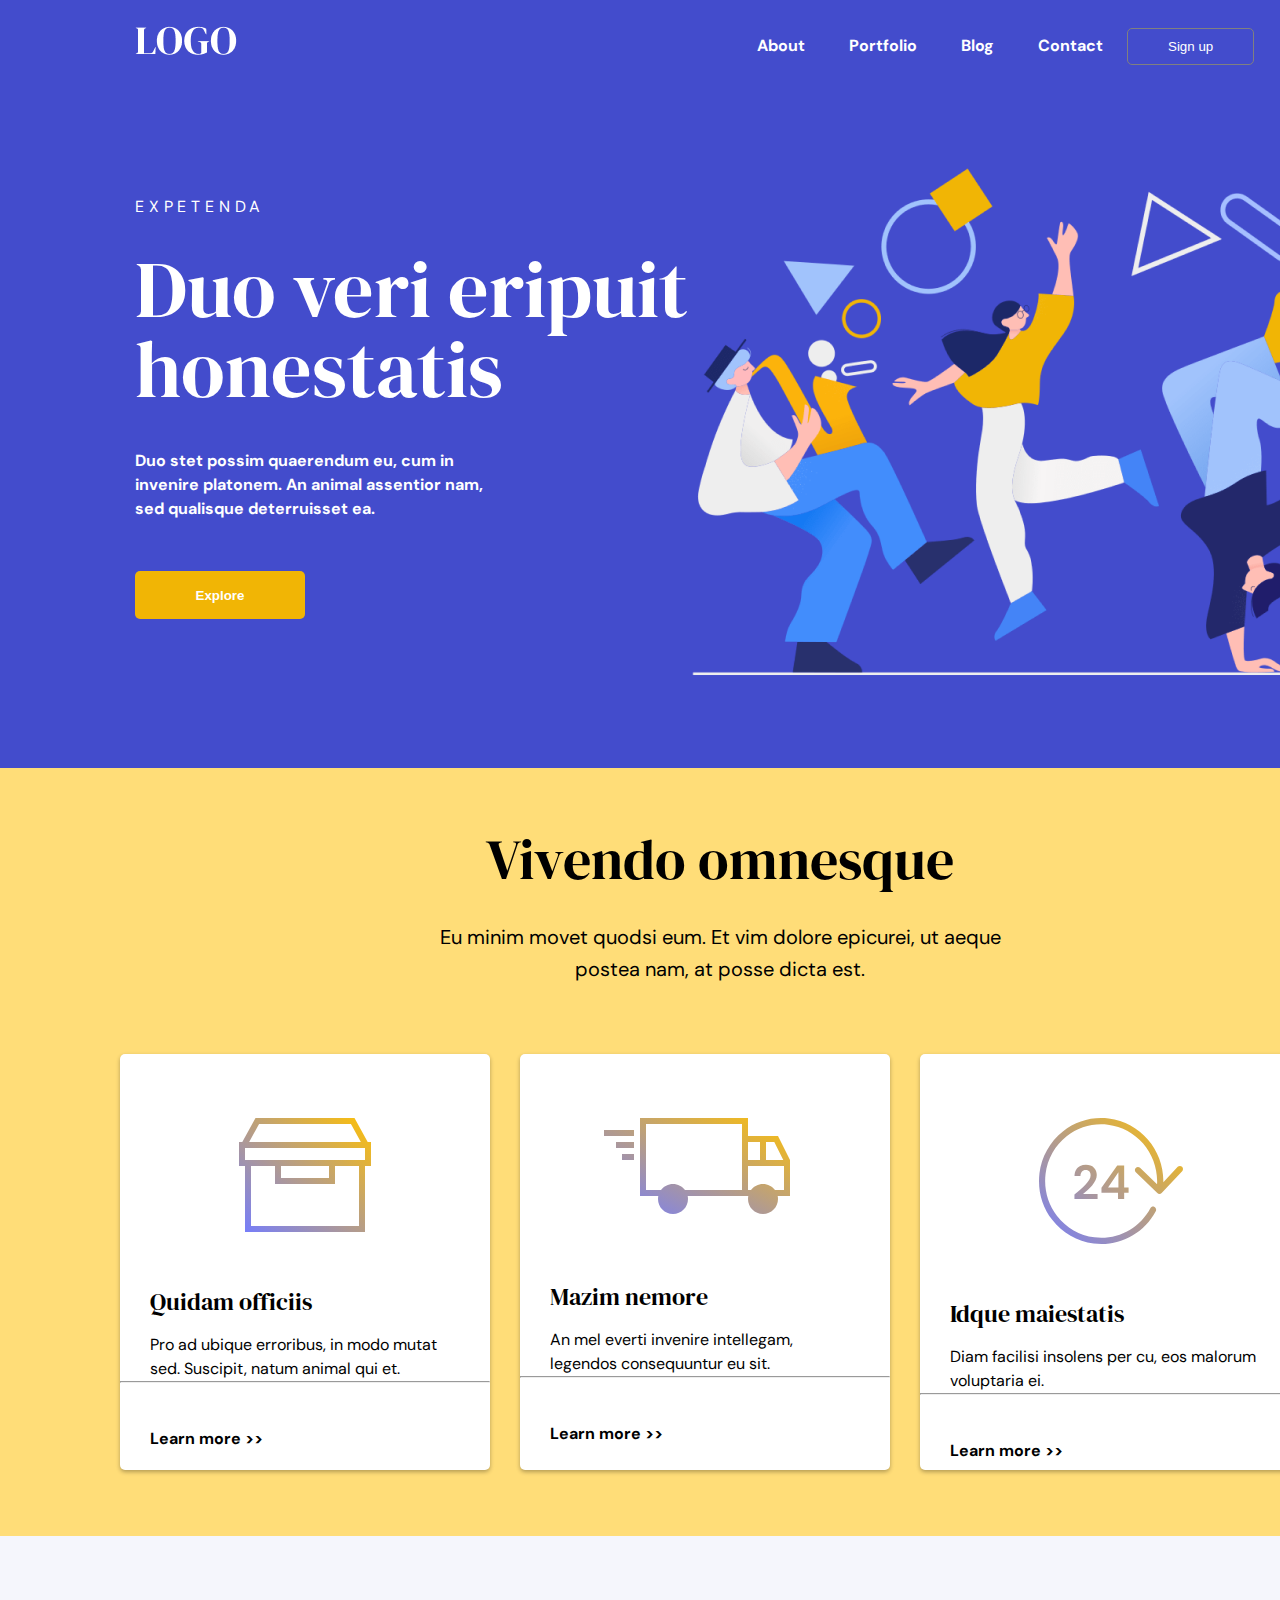
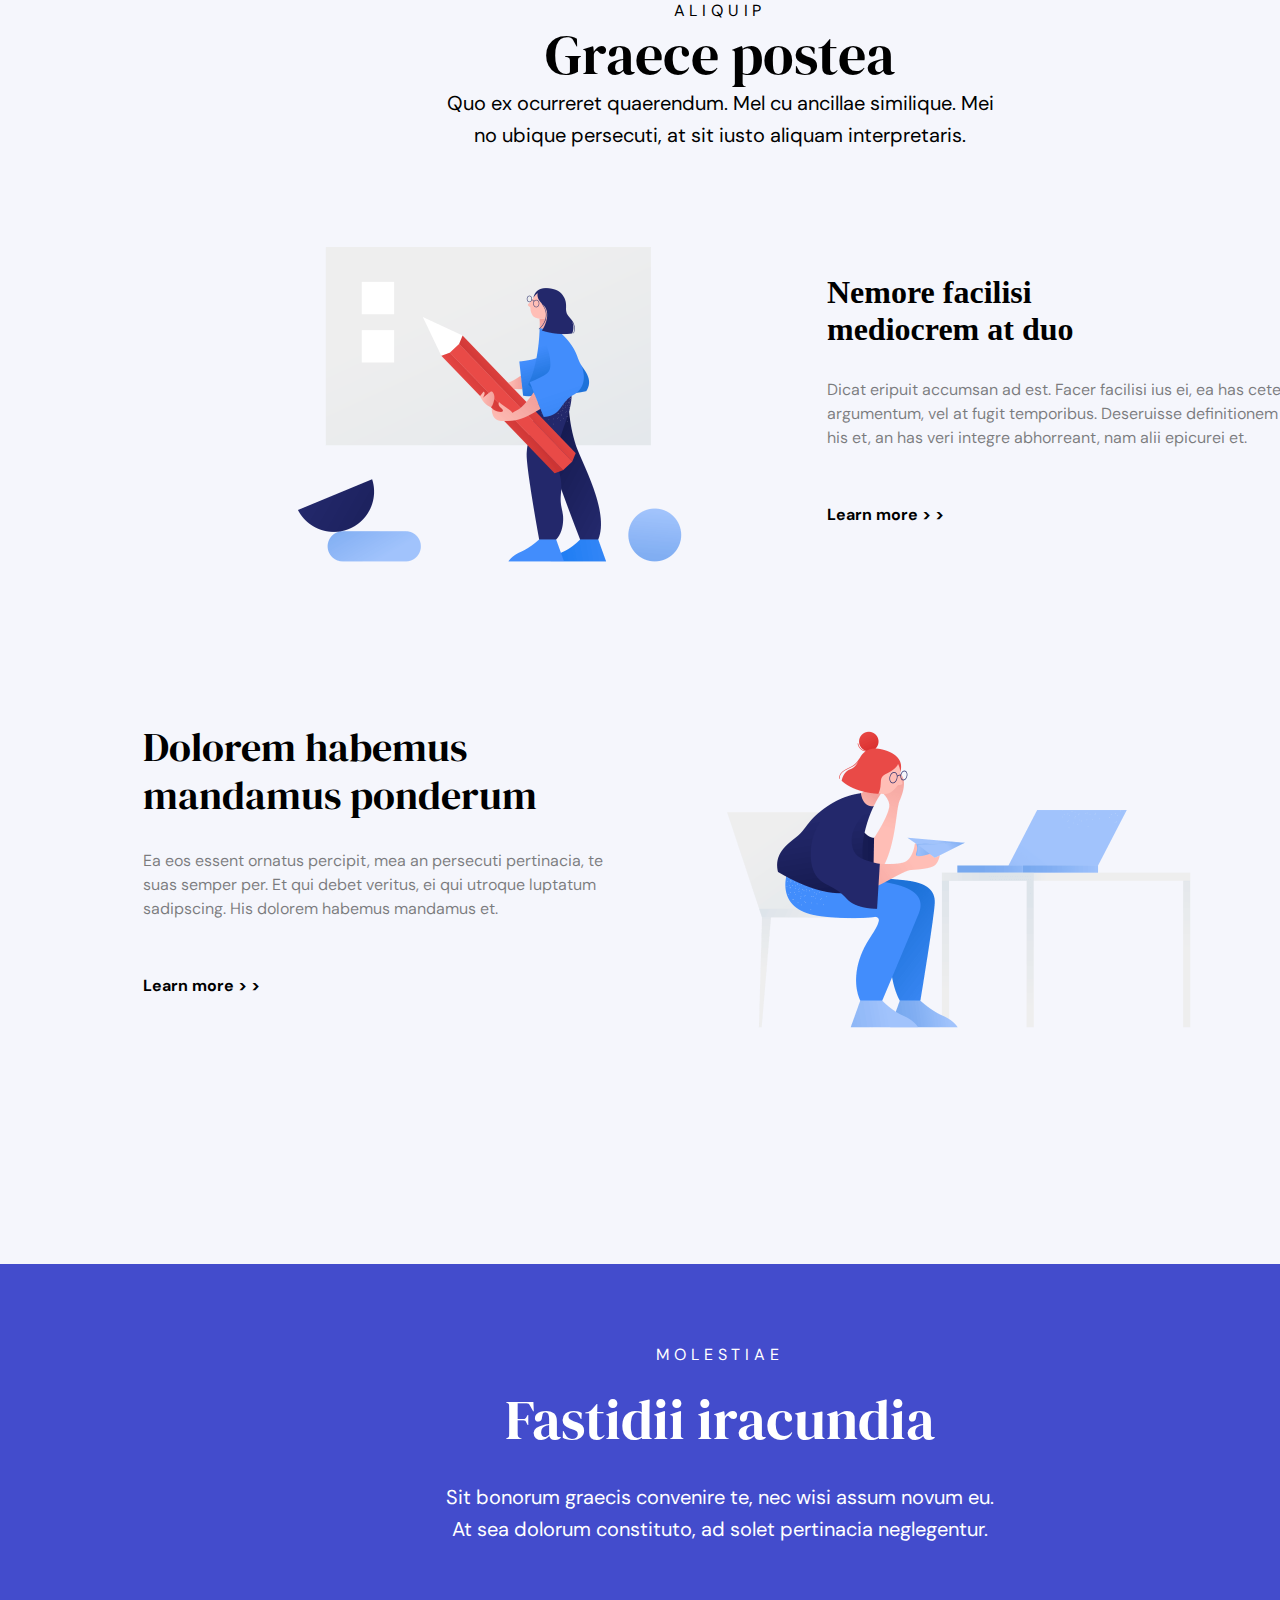
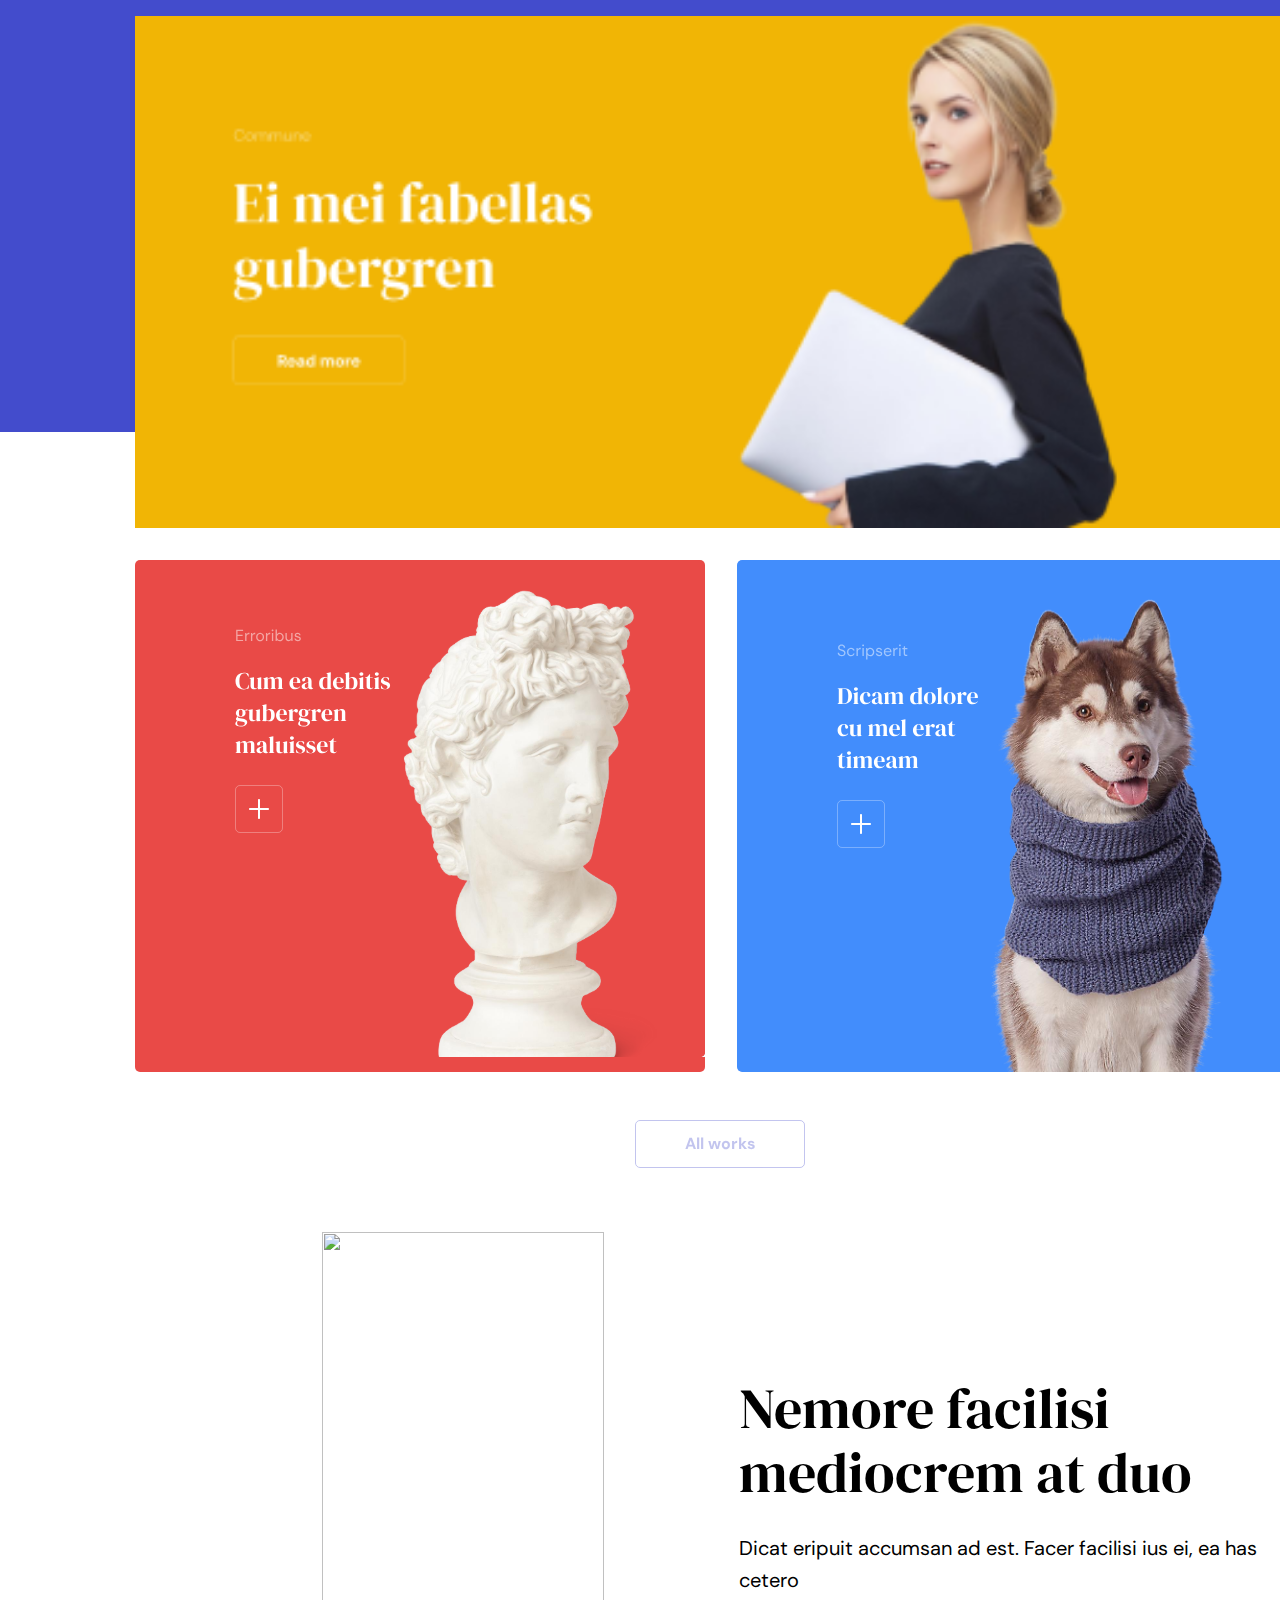
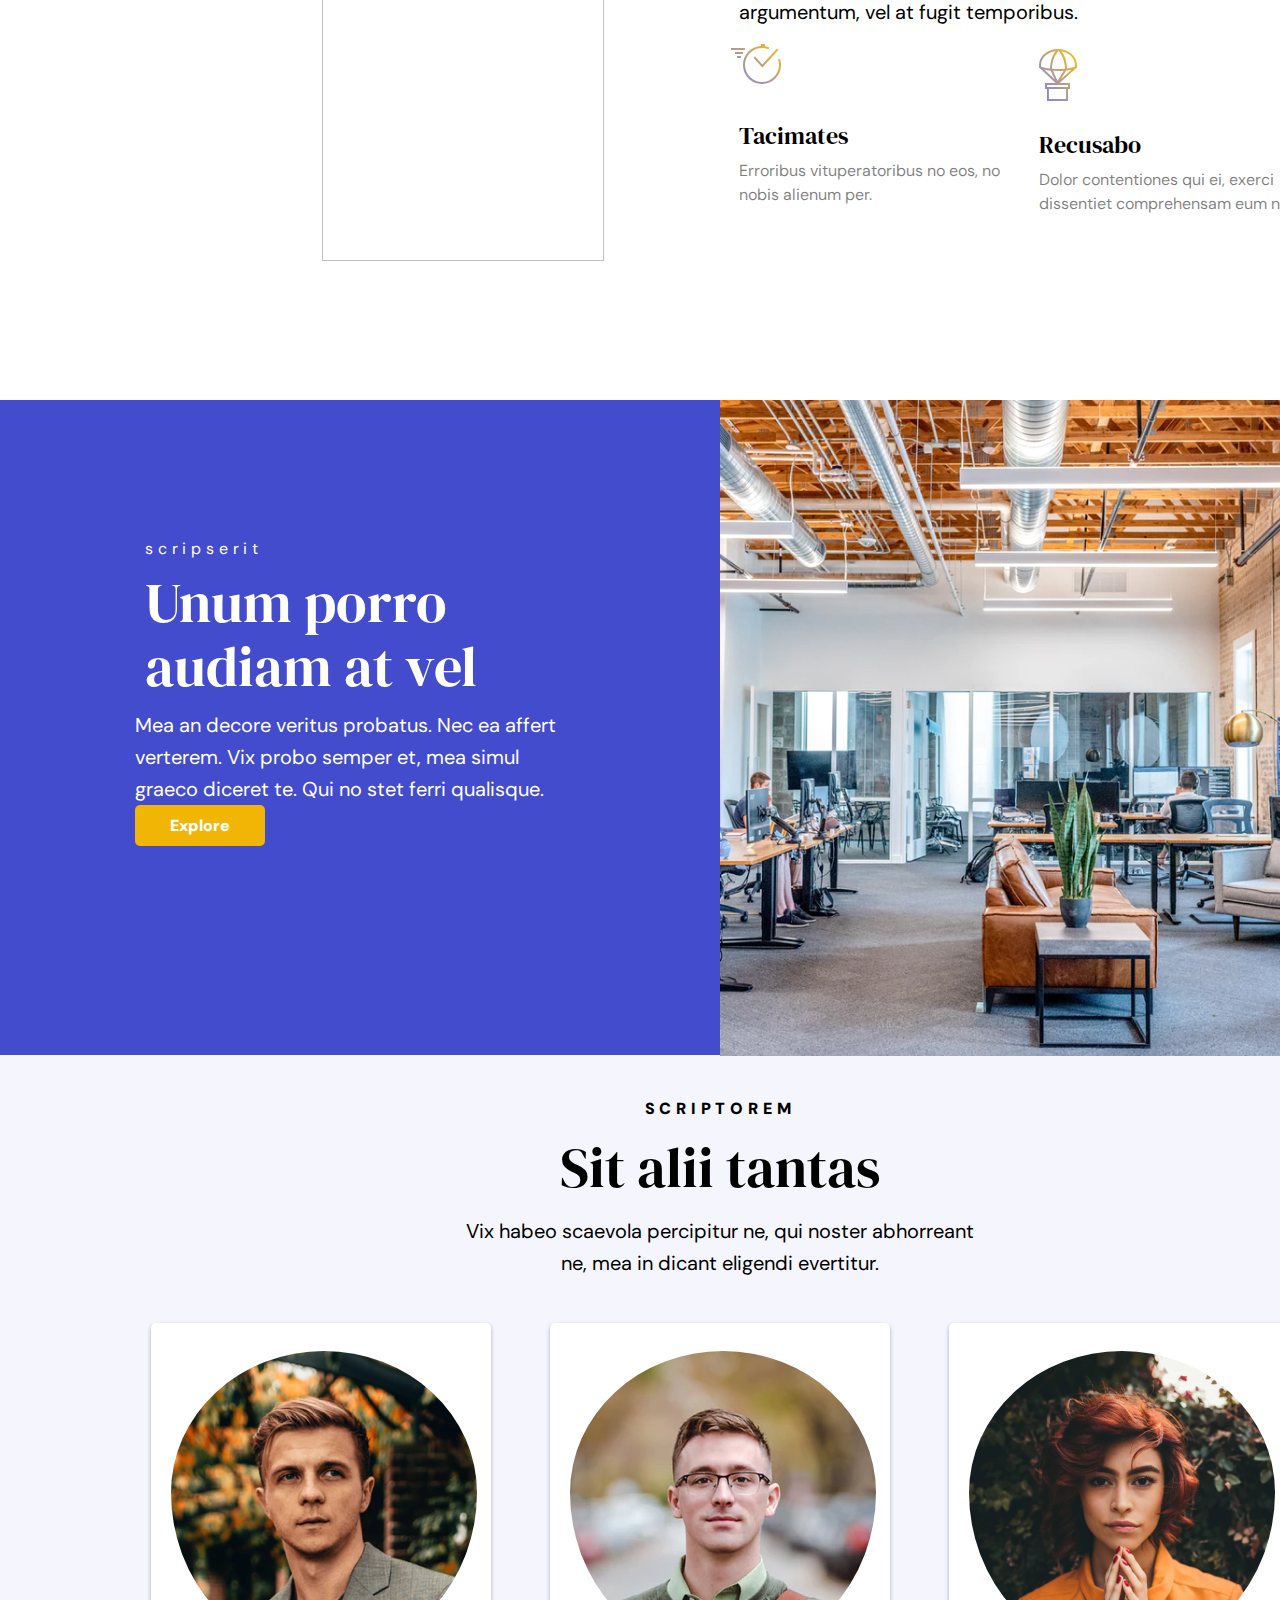
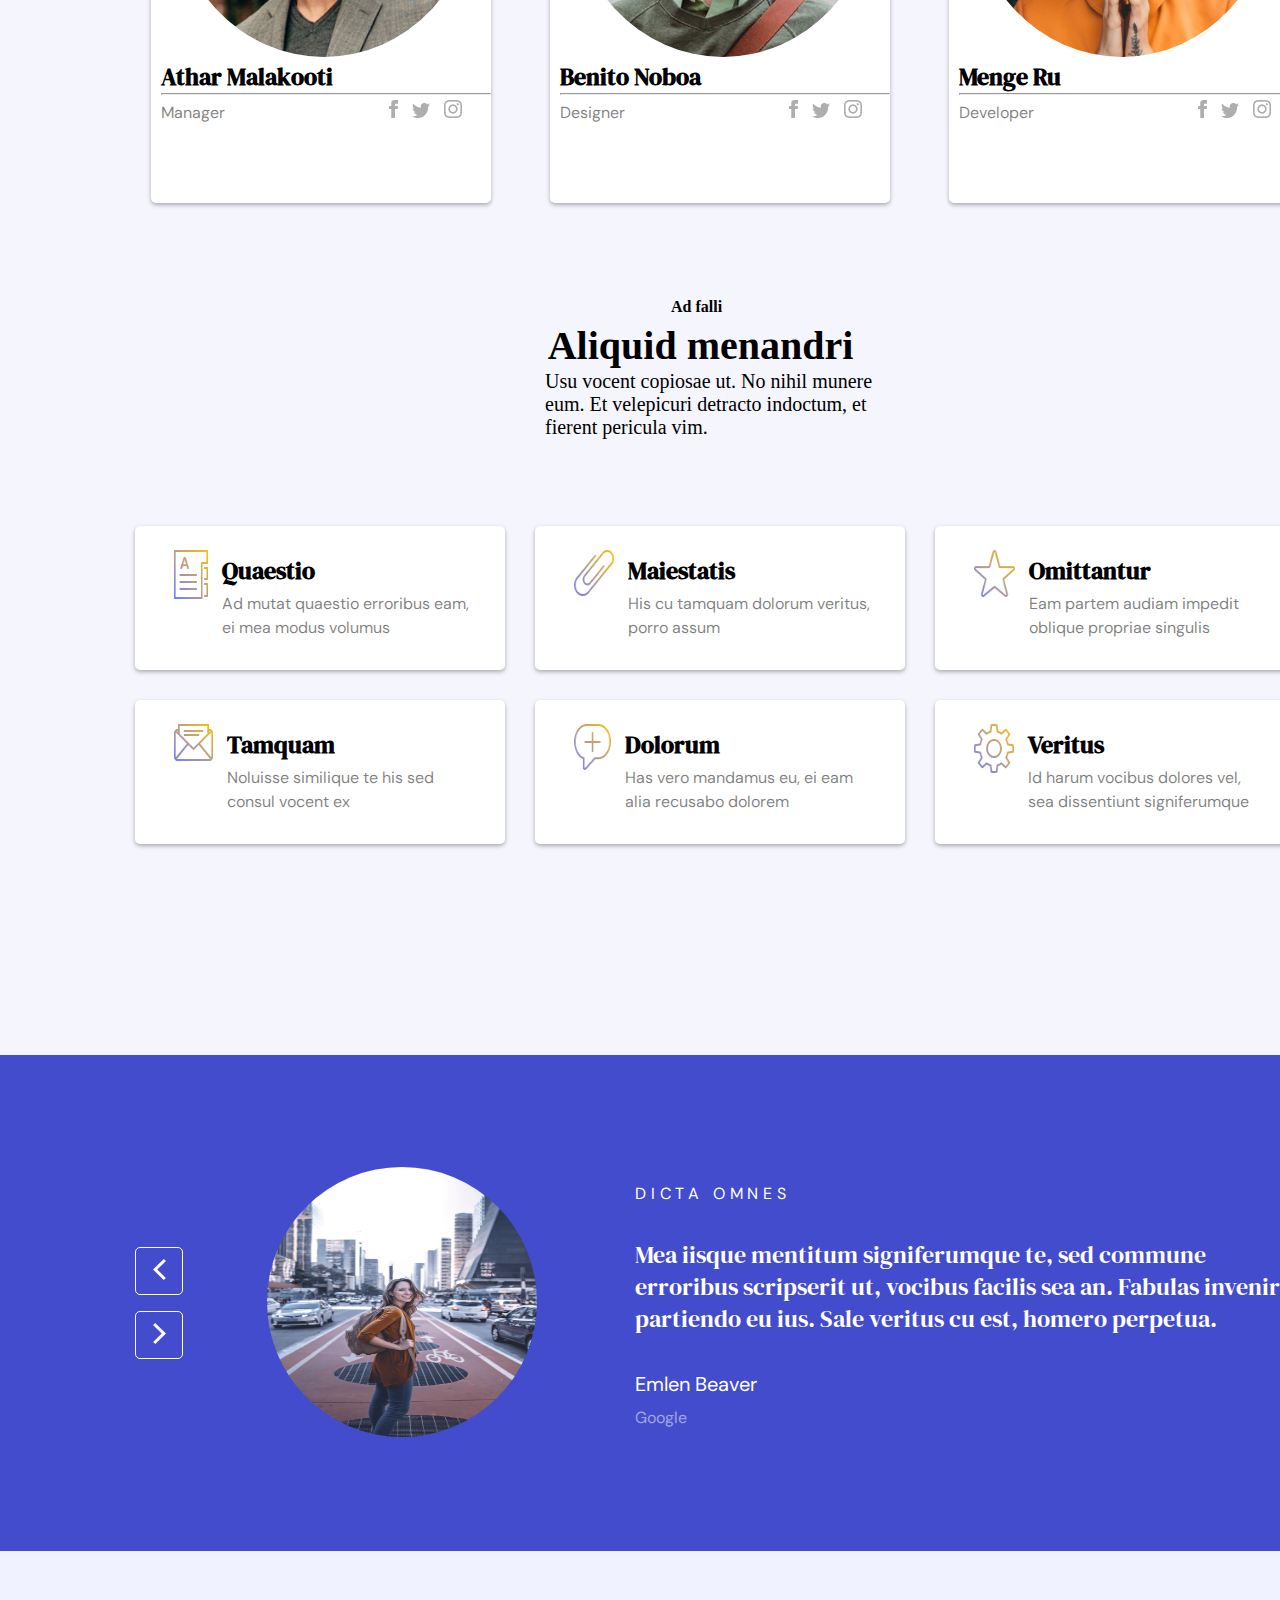
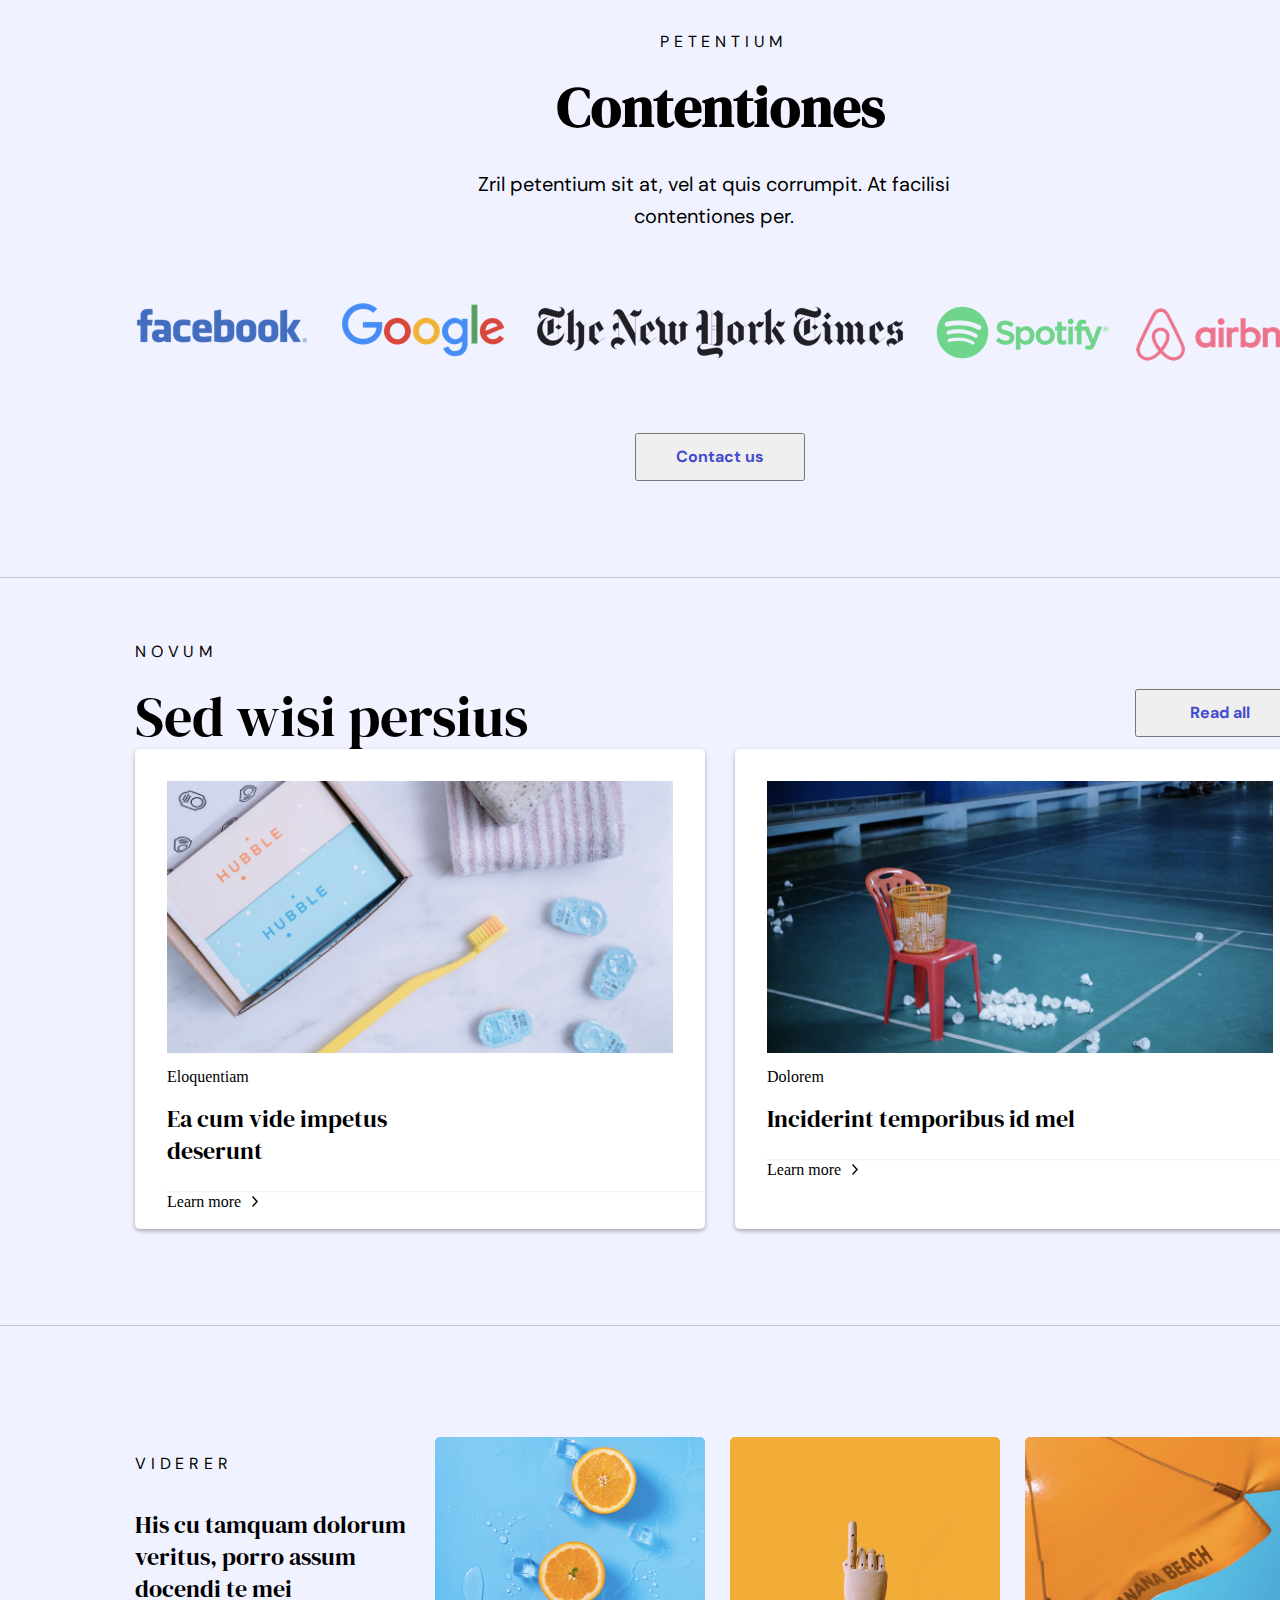
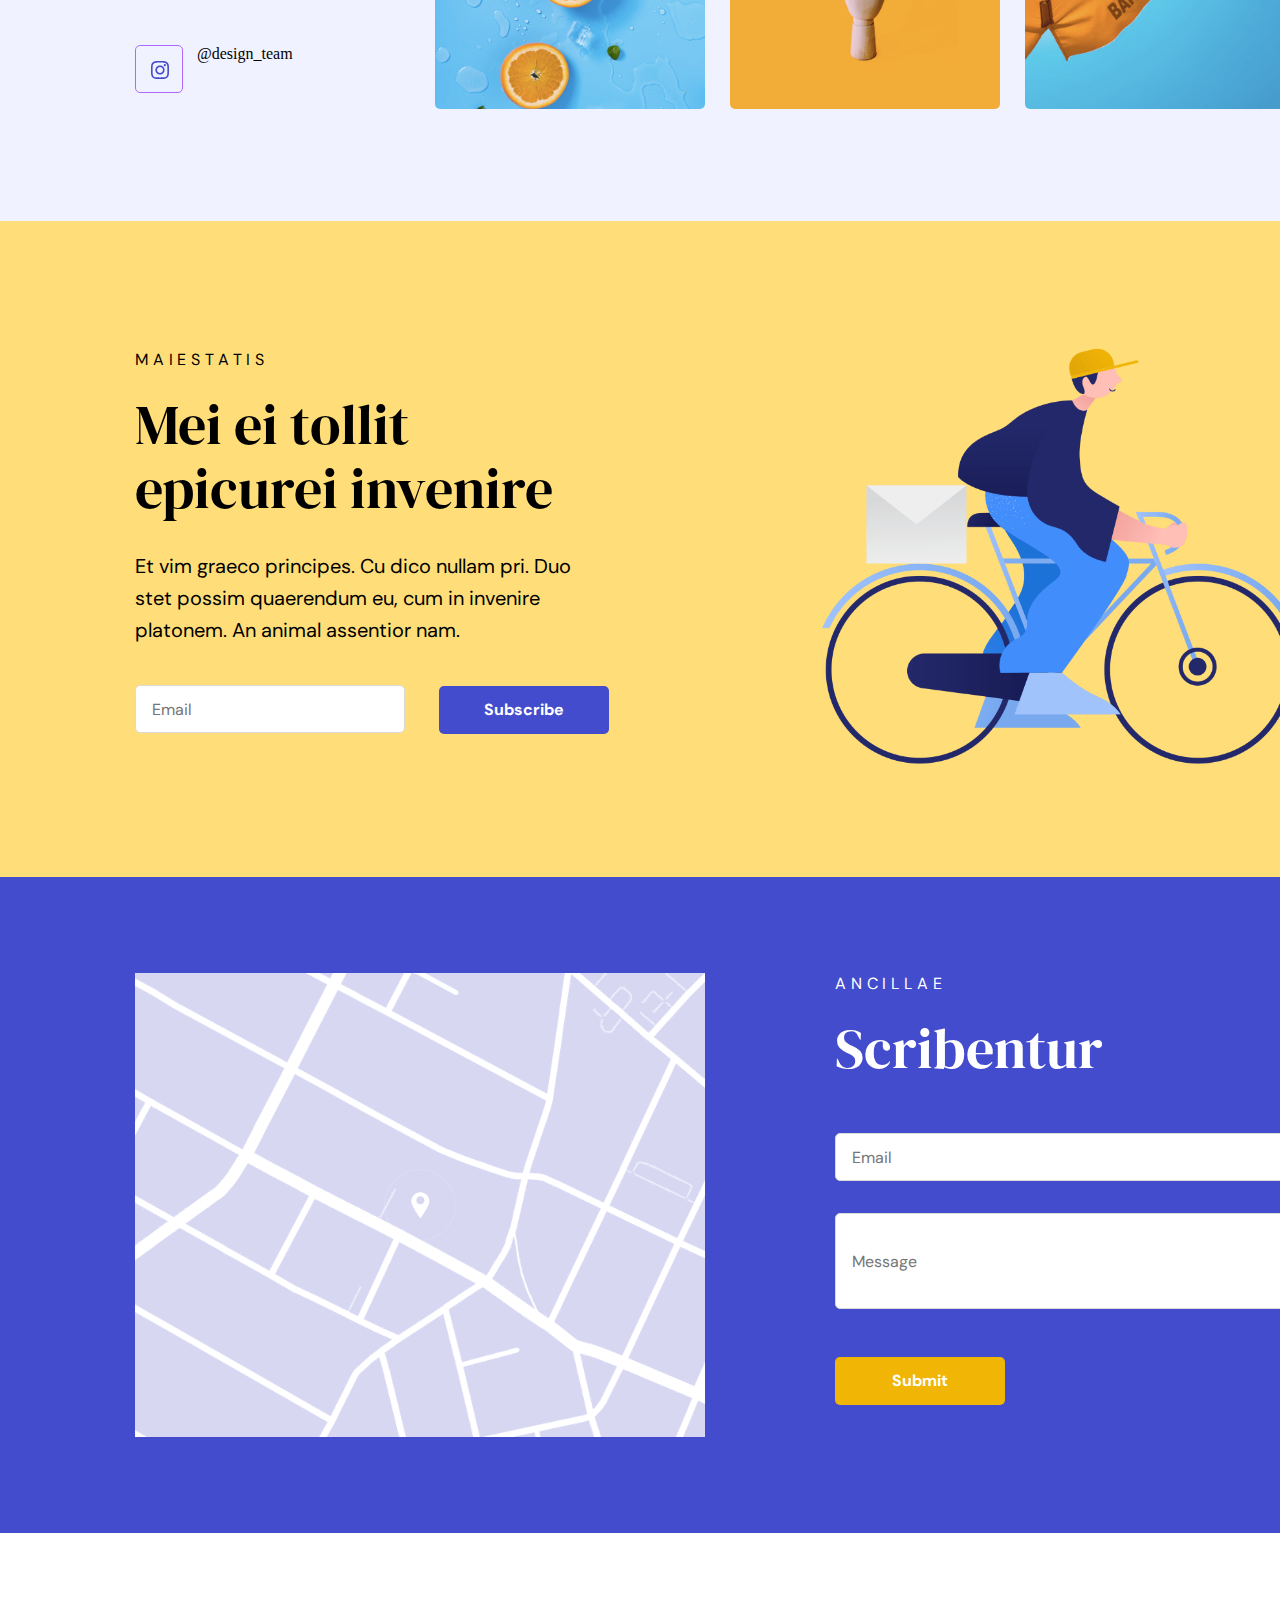
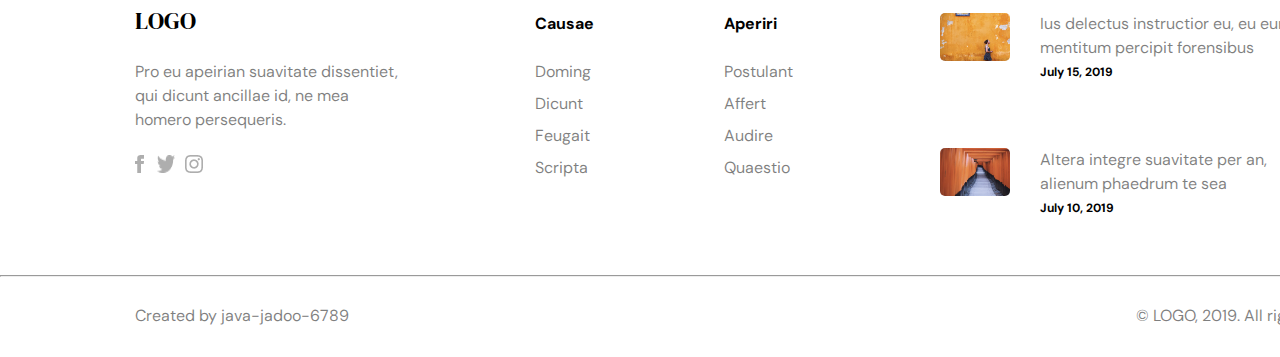
==== commit fb5fa21a: "figma" ====
--- a/Figma/index.html
+++ b/Figma/index.html
@@ -129,6 +129,92 @@
     </div>
   </section>
 
+  <!-- M Baba khalil -->
+
+  <div id="mainbox">
+    <h5 id="mol">molestiae</h5>
+    <h2 id="head2">Fastidii iracundia</h2>
+    <div id="sit">
+        <p class="txt">
+            Sit bonorum graecis convenire te, nec wisi assum novum eu.
+        <!-- </p> -->
+        <!-- <p class="txt"> -->
+            At sea dolorum constituto, ad solet pertinacia neglegentur.
+        </p>
+    </div>
+</div>
+<div id="mainbox2">
+    <div id="place">
+        <div id="yel">
+            <img src="./images/Babakhalil/fullscreen.png" alt="">
+            <div id="imag">
+                <!-- <img  src="./Screenlady.png" alt="lady"> -->
+                <p id="comm">Commune</p>
+                <h2 id="headng">Ei m <br> gube</h2>
+                <div id="butto">
+                    <button>Read more</button>
+                </div>
+            </div>
+        </div>
+        <div id="flx">
+            <div id="redb" class="blk"> 
+                <!-- <p>Erroribus</p> -->
+                <!-- <h4>Cum ea debitis gubergren maluisset</h4> -->
+                <div id="ico">
+                    <!-- <svg xmlns="http://www.w3.org/2000/svg" width="20" height="20" viewBox="0 0 20 20" fill="none">
+                        <path fill-rule="evenodd" clip-rule="evenodd"
+                            d="M11 18.9914C11 19.5491 10.552 20 10 20C9.447 20 9 19.5491 9 18.9914V11H1.00862C0.451863 11 0 10.553 0 10C0 9.448 0.451863 9 1.00862 9H9V1.00862C9 0.451863 9.447 0 10 0C10.552 0 11 0.451863 11 1.00862V9H18.9914C19.5491 9 20 9.448 20 10C20 10.553 19.5491 11 18.9914 11H11V18.9914Z"
+                            fill="white" />
+                    </svg> -->
+                    <img src="./images/Babakhalil/fogman1.png" alt="">
+                </div>
+            </div>
+            <div id="dog">
+                <!-- <p>Scripserit</p> -->
+                <!-- <h4>Dicam dolore cu mel erat timeam</h4> -->
+                <div id="icn">
+                    <!-- <svg xmlns="http://www.w3.org/2000/svg" width="20" height="20" viewBox="0 0 20 20" fill="none">
+                        <path fill-rule="evenodd" clip-rule="evenodd"
+                            d="M11 18.9914C11 19.5491 10.552 20 10 20C9.447 20 9 19.5491 9 18.9914V11H1.00862C0.451863 11 0 10.553 0 10C0 9.448 0.451863 9 1.00862 9H9V1.00862C9 0.451863 9.447 0 10 0C10.552 0 11 0.451863 11 1.00862V9H18.9914C19.5491 9 20 9.448 20 10C20 10.553 19.5491 11 18.9914 11H11V18.9914Z"
+                            fill="white" />
+                    </svg> -->
+                    <img src="./images/Babakhalil/nicedog1.png" alt="dog">
+                </div>
+            </div>
+        </div>
+        <div id="cent">
+            <div id="but"><button>All works</button></div>
+        </div>
+        <div id="clpicn">
+            <div id="clp">
+                <img src="https://encrypted-tbn1.gstatic.com/images?q=tbn:ANd9GcSR9YrhwhswfLnU3MuHTL-yopEwgGlEWNPmRuIAGujXTprPufQQ" alt="">
+            </div>
+            <div id="txtlst">
+                <h2>Nemore facilisi <br> mediocrem at duo</h2>
+                <p>
+                    Dicat eripuit accumsan ad est. Facer facilisi ius ei, ea has
+                    cetero <br> argumentum, vel at fugit temporibus.
+                </p>
+                <div id="fxlng">
+                    <div id="cloc">
+                        <img src="./images/Babakhalil/liketime.svg" alt="foogman" />
+                        <h4>Tacimates</h4>
+                        <p>Erroribus vituperatoribus no eos, no nobis alienum per.</p>
+                    </div>
+                    <div id="baloon">
+                        <img  src="./images/Babakhalil/airbellun.svg" alt=" nicedog" />
+                        <h4>Recusabo</h4>
+                        <p>
+                            Dolor contentiones qui ei, exerci dissentiet comprehensam eum
+                            ne.
+                        </p>
+                    </div>
+                </div>
+            </div>
+        </div>
+    </div>
+</div>
+
   <!-- payal  -->
   <div class="p_box1">
     <div class="p_count">
--- a/Figma/styles.css
+++ b/Figma/styles.css
@@ -535,6 +535,581 @@
     border: 2px solid white;
     margin-top: 5px;
     margin-left: 150px;
+  }
+}
+body {
+  margin: 0;
+  padding: 0;
+}
+
+#mainbox {
+  width: 1440px;
+  height: 768px;
+  flex-shrink: 0;
+  background: #434ccc;
+  text-align: center;
+  display: flex;
+  flex-direction: column;
+  align-items: center;
+}
+#mainbox #mol {
+  color: var(--Text_White, #fff);
+  text-align: center;
+  /* H5 */
+  font-family: "DM Sans";
+  font-size: 16px;
+  font-style: normal;
+  font-weight: 400;
+  line-height: 24px;
+  /* 150% */
+  letter-spacing: 4.8px;
+  text-transform: uppercase;
+  padding-top: 79px;
+  margin: 0px;
+}
+#mainbox #head2 {
+  color: var(--Text_White, #fff);
+  text-align: center;
+  /* H2 */
+  font-family: "DM Serif Display";
+  font-size: 56px;
+  font-style: normal;
+  font-weight: 400;
+  line-height: 64px;
+  /* 114.286% */
+  margin: 21px;
+}
+#mainbox #sit {
+  width: 570px;
+  height: 83px;
+  flex-shrink: 0;
+  margin-top: 8px;
+}
+#mainbox #sit .txt {
+  color: var(--Text_White, #fff);
+  text-align: center;
+  /* Text_Big */
+  font-family: "DM Sans";
+  font-size: 20px;
+  font-style: normal;
+  font-weight: 400;
+  line-height: 32px;
+  /* 160% */
+  text-wrap: wrap;
+  margin: 0;
+}
+
+#mainbox2 {
+  width: 1440px;
+  height: 1568px;
+  flex-shrink: 0;
+}
+#mainbox2 #place {
+  position: relative;
+  margin-left: 135px;
+  top: -416px;
+}
+#mainbox2 #yel {
+  width: 1170px;
+  height: 512px;
+  flex-shrink: 0;
+  border-radius: 5px;
+  background-color: hsl(45, 96%, 48%);
+  background-position: right;
+}
+#mainbox2 #yel img {
+  width: 1170px;
+  height: 512px;
+}
+#mainbox2 #yel #imag #comm {
+  color: var(--text-white-50, rgba(255, 255, 255, 0.5));
+  /* Text_Gray */
+  font-family: "DM Sans";
+  font-size: 16px;
+  font-style: normal;
+  font-weight: 400;
+  line-height: 24px;
+  /* 150% */
+  padding-top: 111px;
+  padding-left: 100px;
+  margin: 0;
+}
+#mainbox2 #yel #imag #headng {
+  color: var(--Text_White, #fff);
+  width: 370px;
+  /* H2 */
+  font-family: "DM Serif Display";
+  font-size: 56px;
+  font-style: normal;
+  font-weight: 400;
+  line-height: 64px;
+  /* 114.286% */
+  padding-left: 100px;
+  padding-top: 21px;
+  margin: 0;
+}
+#mainbox2 #yel #imag #butto {
+  width: 170px;
+  height: 48px;
+  flex-shrink: 0;
+  text-align: center;
+  border-radius: 5px;
+  border: 1px solid rgba(255, 255, 255, 0.3);
+  margin-left: 100px;
+  margin-top: 36px;
+}
+#mainbox2 #yel #imag #butto button {
+  color: #fff;
+  text-align: center;
+  font-family: "DM Sans";
+  font-size: 16px;
+  font-style: normal;
+  font-weight: 700;
+  line-height: 24px;
+  /* 150% */
+  padding: 13px 43.5px 11px 43.5px;
+  border: 0;
+  background-color: #f1b505;
+}
+#mainbox2 #flx {
+  display: flex;
+}
+#mainbox2 #flx #redb {
+  width: 570px;
+  height: 512px;
+  flex-shrink: 0;
+  border-radius: 5px;
+  background: #e94a47;
+  margin-top: 32px;
+  margin-right: 32px;
+  background-image: url(./images/Babakhalil/fog-man.svg);
+  background-position: right;
+  background-repeat: no-repeat;
+}
+#mainbox2 #flx #redb img {
+  display: none;
+}
+#mainbox2 #flx #redb p {
+  color: var(--text-white-50, rgba(255, 255, 255, 0.5));
+  /* Text_Gray */
+  font-family: "DM Sans";
+  font-size: 16px;
+  font-style: normal;
+  font-weight: 400;
+  line-height: 24px;
+  /* 150% */
+  padding-top: 79px;
+  padding-left: 100px;
+  margin: 0px;
+}
+#mainbox2 #flx #redb h4 {
+  color: var(--Text_White, #fff);
+  width: 161px;
+  height: 96px;
+  text-wrap: wrap;
+  /* H4 */
+  font-family: "DM Serif Display";
+  font-size: 24px;
+  font-style: normal;
+  font-weight: 400;
+  line-height: 32px;
+  /* 133.333% */
+  padding-left: 100px;
+  padding-top: 17px;
+  margin: 0px;
+}
+#mainbox2 #flx #dog {
+  width: 570px;
+  height: 512px;
+  flex-shrink: 0;
+  border-radius: 5px;
+  background: #e94a47;
+  margin-top: 32px;
+  background-image: url(./images/Babakhalil/nice_dog.svg);
+  background-position: right;
+  background-repeat: no-repeat;
+}
+#mainbox2 #flx #dog img {
+  display: none;
+}
+#mainbox2 #flx #dog p {
+  color: var(--text-white-50, rgba(255, 255, 255, 0.5));
+  /* Text_Gray */
+  font-family: "DM Sans";
+  font-size: 16px;
+  font-style: normal;
+  font-weight: 400;
+  line-height: 24px;
+  /* 150% */
+  padding-top: 79px;
+  padding-left: 100px;
+  margin: 0px;
+}
+#mainbox2 #flx #dog h4 {
+  color: var(--Text_White, #fff);
+  width: 147px;
+  height: 96px;
+  text-wrap: wrap;
+  /* H4 */
+  font-family: "DM Serif Display";
+  font-size: 24px;
+  font-style: normal;
+  font-weight: 400;
+  line-height: 32px;
+  /* 133.333% */
+  padding-left: 100px;
+  padding-top: 17px;
+  margin: 0px;
+}
+#mainbox2 #cent {
+  width: 1170px;
+  height: auto;
+  display: flex;
+  justify-content: center;
+  margin-top: 48px;
+}
+#mainbox2 #cent #but {
+  width: 170px;
+  height: 48px;
+  flex-shrink: 0;
+  border-radius: 5px;
+  border: 1px solid var(--Primary_1, #434ccc);
+  opacity: 0.32;
+}
+#mainbox2 #cent #but button {
+  height: 100%;
+  width: 100%;
+  border: 0px;
+  background: transparent;
+  color: #434ccc;
+  text-align: center;
+  font-family: "DM Sans";
+  font-size: 16px;
+  font-style: normal;
+  font-weight: 700;
+  line-height: 24px;
+}
+#mainbox2 #clpicn {
+  display: flex;
+  align-items: center;
+  width: 1170px;
+}
+#mainbox2 #clpicn #clp {
+  width: 1094px;
+  height: 729px;
+  flex-shrink: 0;
+  background-position: bottom;
+  position: relative;
+  left: -213px;
+  margin-top: 64px;
+}
+#mainbox2 #clpicn #clp img {
+  margin-left: 400px;
+  width: 282px;
+  height: 629px;
+}
+#mainbox2 #clpicn #txtlst {
+  position: relative;
+  left: -490px;
+}
+#mainbox2 #clpicn #txtlst h2 {
+  width: 570px;
+  color: var(--Text_Black, #000);
+  /* H2 */
+  font-family: "DM Serif Display";
+  font-size: 56px;
+  font-style: normal;
+  font-weight: 400;
+  line-height: 64px;
+  /* 114.286% */
+  margin: 0;
+  margin-top: 75px;
+  text-wrap: wrap;
+}
+#mainbox2 #clpicn #txtlst p {
+  width: 570px;
+  height: 69px;
+  flex-shrink: 0;
+  color: var(--Text_Black, #000);
+  /* Text_Big */
+  font-family: "DM Sans";
+  font-size: 20px;
+  font-style: normal;
+  font-weight: 400;
+  line-height: 32px;
+  /* 160% */
+  margin: 0;
+  margin-top: 27px;
+}
+#mainbox2 #clpicn #txtlst #fxlng {
+  display: flex;
+}
+#mainbox2 #clpicn #txtlst #fxlng #cloc {
+  width: 270px;
+  text-wrap: wrap;
+}
+#mainbox2 #clpicn #txtlst #fxlng #cloc img {
+  position: relative;
+  margin-left: -8px;
+  margin-top: 43px;
+}
+#mainbox2 #clpicn #txtlst #fxlng #cloc h4 {
+  color: var(--Text_Black, #000);
+  /* H4 */
+  font-family: "DM Serif Display";
+  font-size: 24px;
+  font-style: normal;
+  font-weight: 400;
+  line-height: 32px;
+  /* 133.333% */
+  margin: 0;
+  margin-top: 32px;
+}
+#mainbox2 #clpicn #txtlst #fxlng #cloc p {
+  width: 270px;
+  color: var(--text-black-50, rgba(0, 0, 0, 0.5));
+  /* Text_Gray */
+  font-family: "DM Sans";
+  font-size: 16px;
+  font-style: normal;
+  font-weight: 400;
+  line-height: 24px;
+  /* 150% */
+  margin: 0;
+  margin-top: 7px;
+}
+#mainbox2 #clpicn #txtlst #fxlng #baloon {
+  margin-left: 30px;
+}
+#mainbox2 #clpicn #txtlst #fxlng #baloon img {
+  width: 38px;
+  height: 52px;
+  flex-shrink: 0;
+  margin: 0;
+  margin-top: 48px;
+}
+#mainbox2 #clpicn #txtlst #fxlng #baloon h4 {
+  color: var(--Text_Black, #000);
+  /* H4 */
+  font-family: "DM Serif Display";
+  font-size: 24px;
+  font-style: normal;
+  font-weight: 400;
+  line-height: 32px;
+  /* 133.333% */
+  margin: 0;
+  margin-top: 24px;
+  margin-bottom: 7px;
+}
+#mainbox2 #clpicn #txtlst #fxlng #baloon p {
+  width: 270px;
+  height: 51px;
+  flex-shrink: 0;
+  color: var(--text-black-50, rgba(0, 0, 0, 0.5));
+  /* Text_Gray */
+  font-family: "DM Sans";
+  font-size: 16px;
+  font-style: normal;
+  font-weight: 400;
+  line-height: 24px;
+  /* 150% */
+  margin: 0px;
+}
+
+@media all and (max-width: 375px) {
+  #mainbox {
+    width: 375px;
+    height: 768px;
+  }
+  #mainbox #head2 {
+    font-size: 40px;
+    line-height: 48px;
+  }
+  #mainbox #sit {
+    width: 320px;
+    height: 134px;
+  }
+}
+@media all and (max-width: 375px) {
+  #mainbox2 {
+    width: 375px;
+    height: 2980px;
+  }
+  #mainbox2 #place {
+    margin-left: 4px;
+    top: -400px;
+  }
+  #mainbox2 #place #yel {
+    width: 346px;
+    height: 500px;
+  }
+  #mainbox2 #place #yel img {
+    width: 346px;
+    height: 500px;
+  }
+  #mainbox2 #place #yel #imag p {
+    display: none;
+    font-size: 16px;
+  }
+  #mainbox2 #place #yel #imag h2 {
+    font-size: 40px;
+    display: none;
+  }
+  #mainbox2 #place #yel #imag #butto {
+    display: none;
+  }
+  #mainbox2 #place #yel #imag #butto button {
+    display: none;
+  }
+  #mainbox2 #place #flx {
+    display: block;
+  }
+  #mainbox2 #place #flx #redb {
+    width: 346px;
+    margin-top: 10px;
+    height: 512px;
+  }
+  #mainbox2 #place #flx #redb img {
+    width: 346px;
+    height: 612px;
+    display: block;
+  }
+  #mainbox2 #place #flx #redb p {
+    color: var(--text-white-50, rgba(255, 255, 255, 0.5));
+    /* Text_Gray */
+    font-family: "DM Sans";
+    font-size: 16px;
+    font-style: normal;
+    font-weight: 400;
+    line-height: 24px;
+    display: none;
+    padding-top: 79px;
+    padding-left: 100px;
+    margin: 0px;
+  }
+  #mainbox2 #place #flx #redb h4 {
+    color: var(--Text_White, #fff);
+    width: 161px;
+    height: 96px;
+    text-wrap: wrap;
+    display: none;
+    font-family: "DM Serif Display";
+    font-size: 24px;
+    font-style: normal;
+    font-weight: 400;
+    line-height: 32px;
+    /* 133.333% */
+    padding-left: 100px;
+    padding-top: 17px;
+    margin: 0px;
+  }
+  #mainbox2 #place #flx #dog {
+    width: 346px;
+    height: 512px;
+    flex-shrink: 0;
+    border-radius: 5px;
+    background: #e94a47;
+    margin-top: 32px;
+    background-image: url(./images/Babakhalil/nicedog1.svg);
+    background-position: right;
+    background-repeat: no-repeat;
+  }
+  #mainbox2 #place #flx #dog #icn img {
+    display: block;
+    width: 346px;
+    margin-top: 125px;
+    height: 512px;
+  }
+  #mainbox2 #place #flx #dog p {
+    color: var(--text-white-50, rgba(255, 255, 255, 0.5));
+    /* Text_Gray */
+    font-family: "DM Sans";
+    font-size: 16px;
+    font-style: normal;
+    font-weight: 400;
+    line-height: 24px;
+    display: none;
+    padding-top: 79px;
+    padding-left: 100px;
+    margin: 0px;
+  }
+  #mainbox2 #place #flx #dog h4 {
+    color: var(--Text_White, #fff);
+    width: 147px;
+    height: 96px;
+    text-wrap: wrap;
+    display: none;
+    font-family: "DM Serif Display";
+    font-size: 24px;
+    font-style: normal;
+    font-weight: 400;
+    line-height: 32px;
+    /* 133.333% */
+    padding-left: 100px;
+    padding-top: 17px;
+    margin: 0px;
+  }
+  #mainbox2 #place #cent {
+    width: 372px;
+    display: block;
+  }
+  #mainbox2 #place #cent #but {
+    margin-left: 100px;
+  }
+  #mainbox2 #place #clpicn {
+    display: block;
+    width: 350px;
+    margin-left: 30px;
+  }
+  #mainbox2 #place #clpicn #clp {
+    width: 375px;
+  }
+  #mainbox2 #place #clpicn #clp img {
+    margin-left: 300px;
+  }
+  #mainbox2 #place #clpicn #txtlst {
+    left: 10px;
+  }
+  #mainbox2 #place #clpicn #txtlst h2 {
+    width: 357px;
+    font: 40px;
+    line-height: 48px;
+    margin-top: 18px;
+  }
+  #mainbox2 #place #clpicn #txtlst p {
+    width: 346px;
+    height: 105px;
+  }
+  #mainbox2 #place #clpicn #txtlst #fxlng {
+    display: block;
+  }
+  #mainbox2 #place #clpicn #txtlst #fxlng #cloc {
+    width: 50px;
+    height: 40px;
+  }
+  #mainbox2 #place #clpicn #txtlst #fxlng #cloc img {
+    margin-left: 10px;
+    margin-top: 2064;
+  }
+  #mainbox2 #place #clpicn #txtlst #fxlng #cloc h4 {
+    font-size: 16px;
+    line-height: 16px;
+  }
+  #mainbox2 #place #clpicn #txtlst #fxlng #cloc p {
+    width: 346px;
+  }
+  #mainbox2 #place #clpicn #txtlst #fxlng #baloon {
+    width: 50px;
+    height: 40px;
+    margin-left: 0px;
+  }
+  #mainbox2 #place #clpicn #txtlst #fxlng #baloon img {
+    margin-left: 0px;
+    margin-top: 200px;
+  }
+  #mainbox2 #place #clpicn #txtlst #fxlng #baloon p {
+    width: 346px;
+    height: 51px;
   }
 }
 * {
